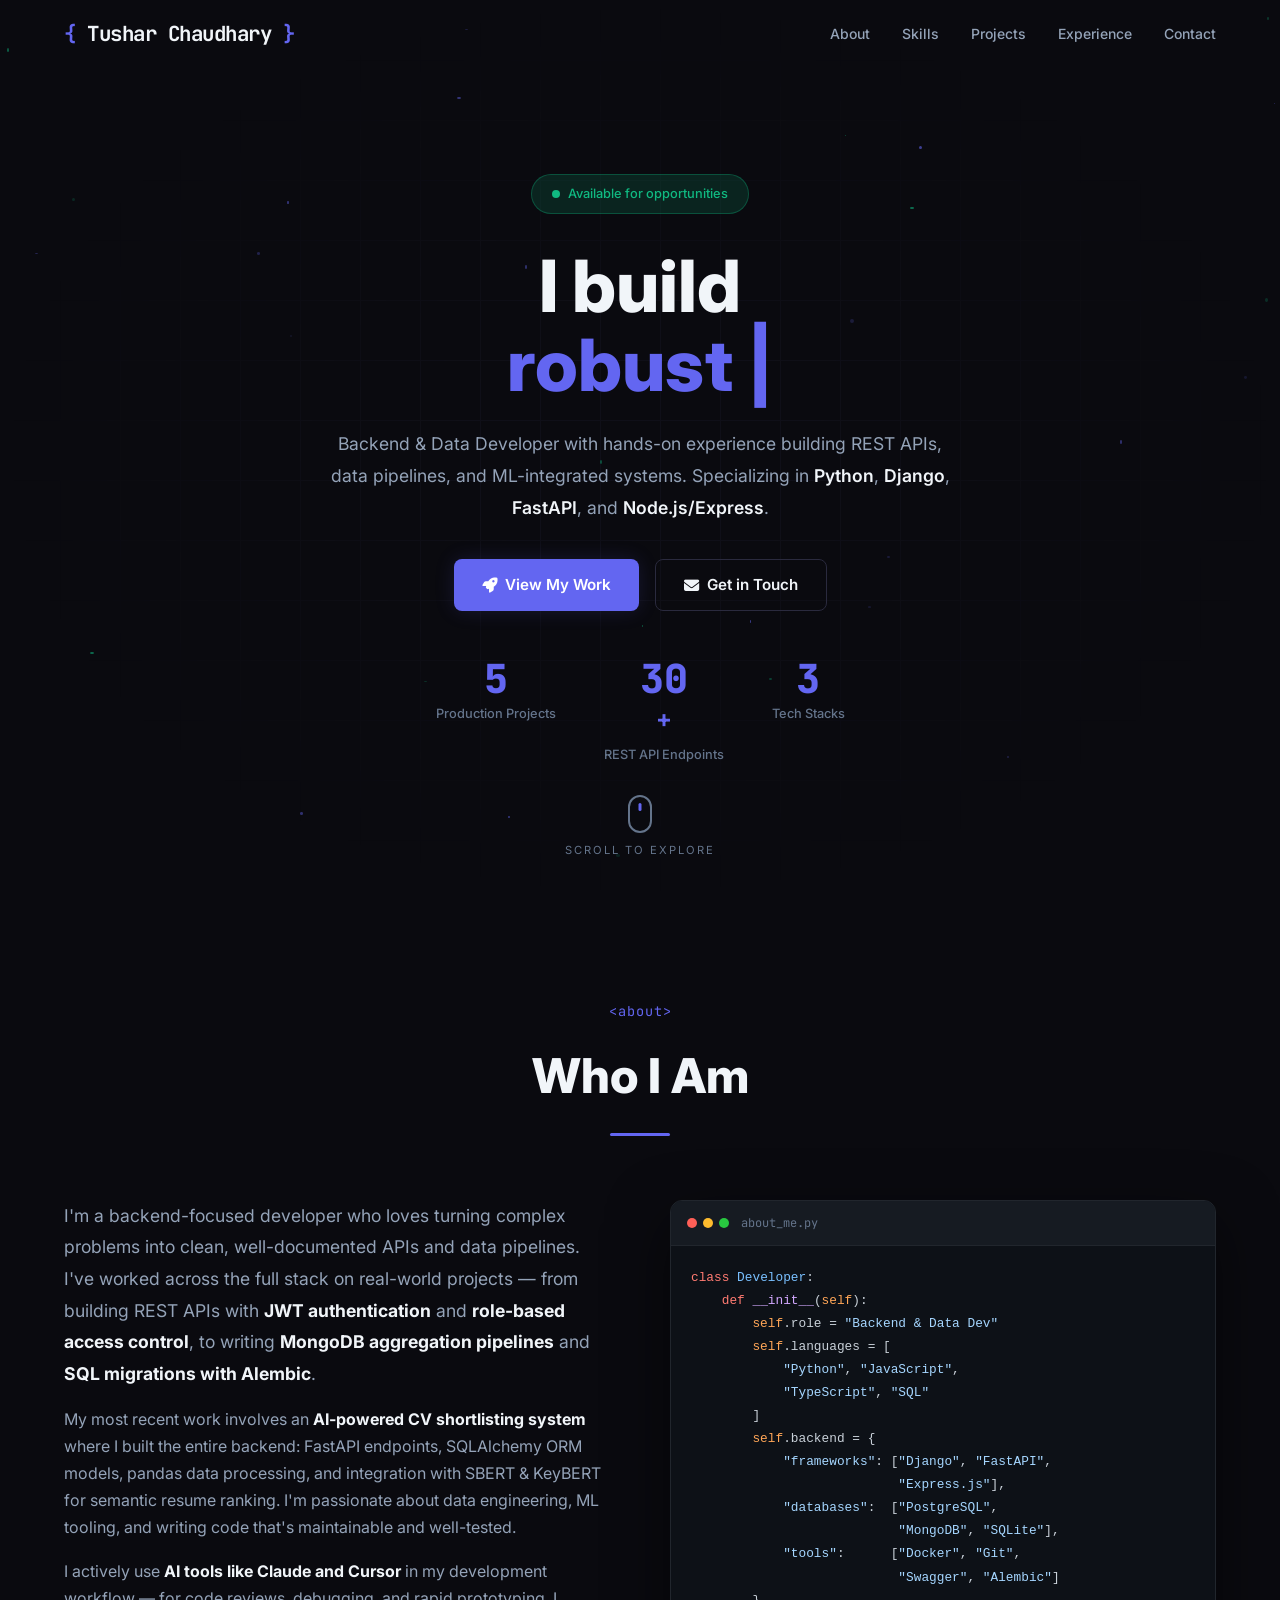
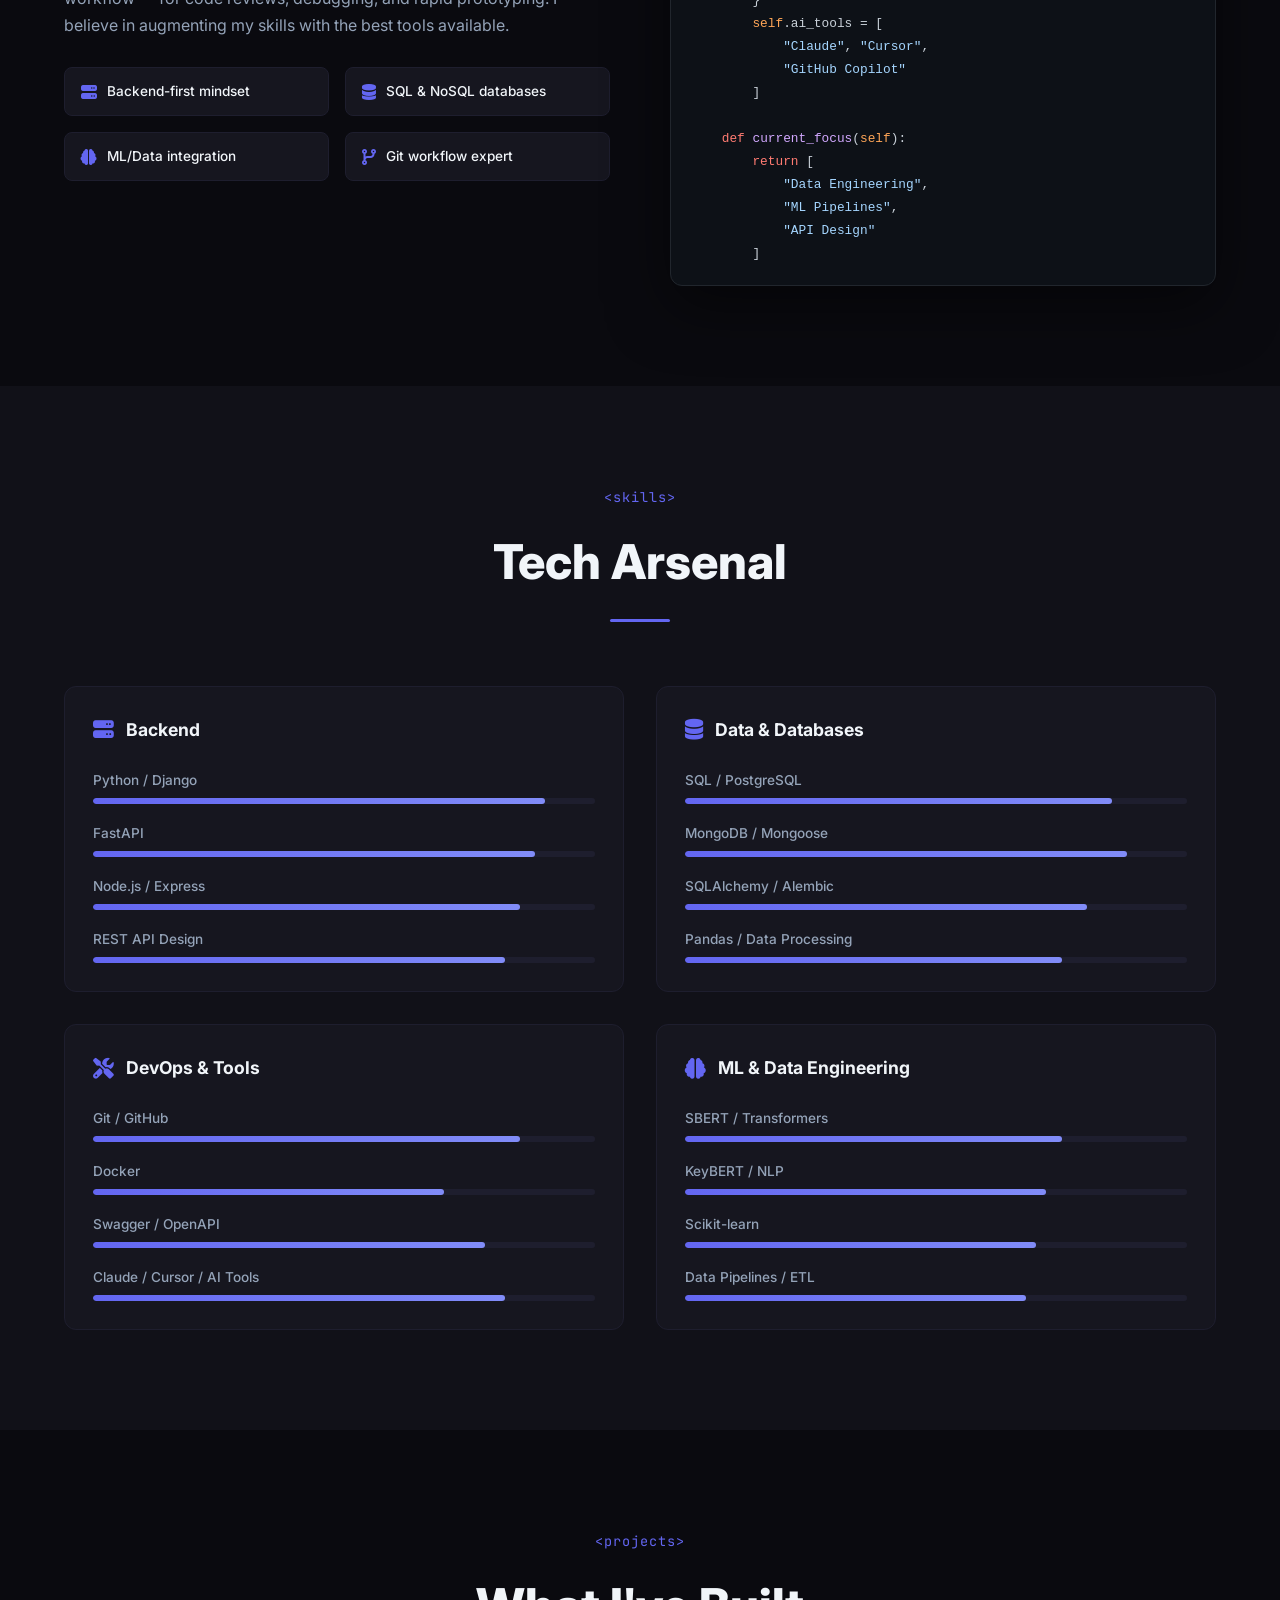
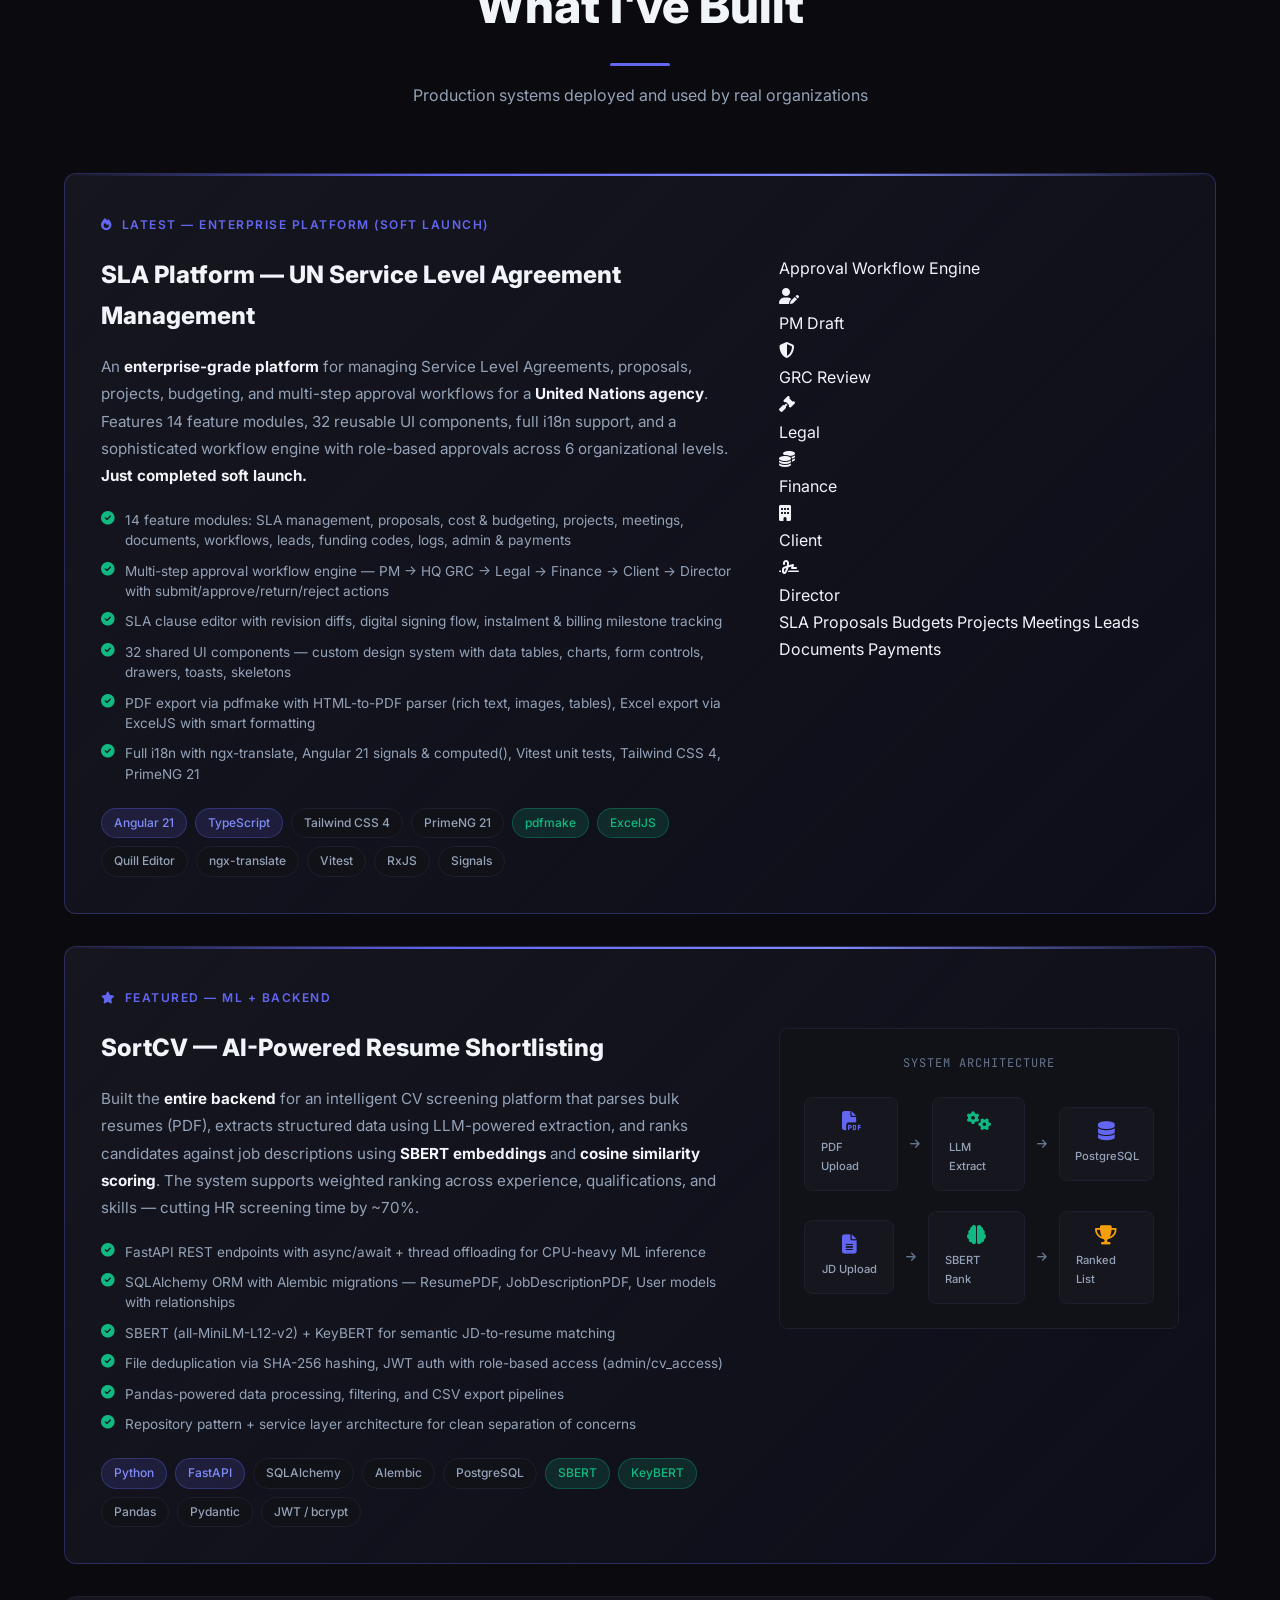
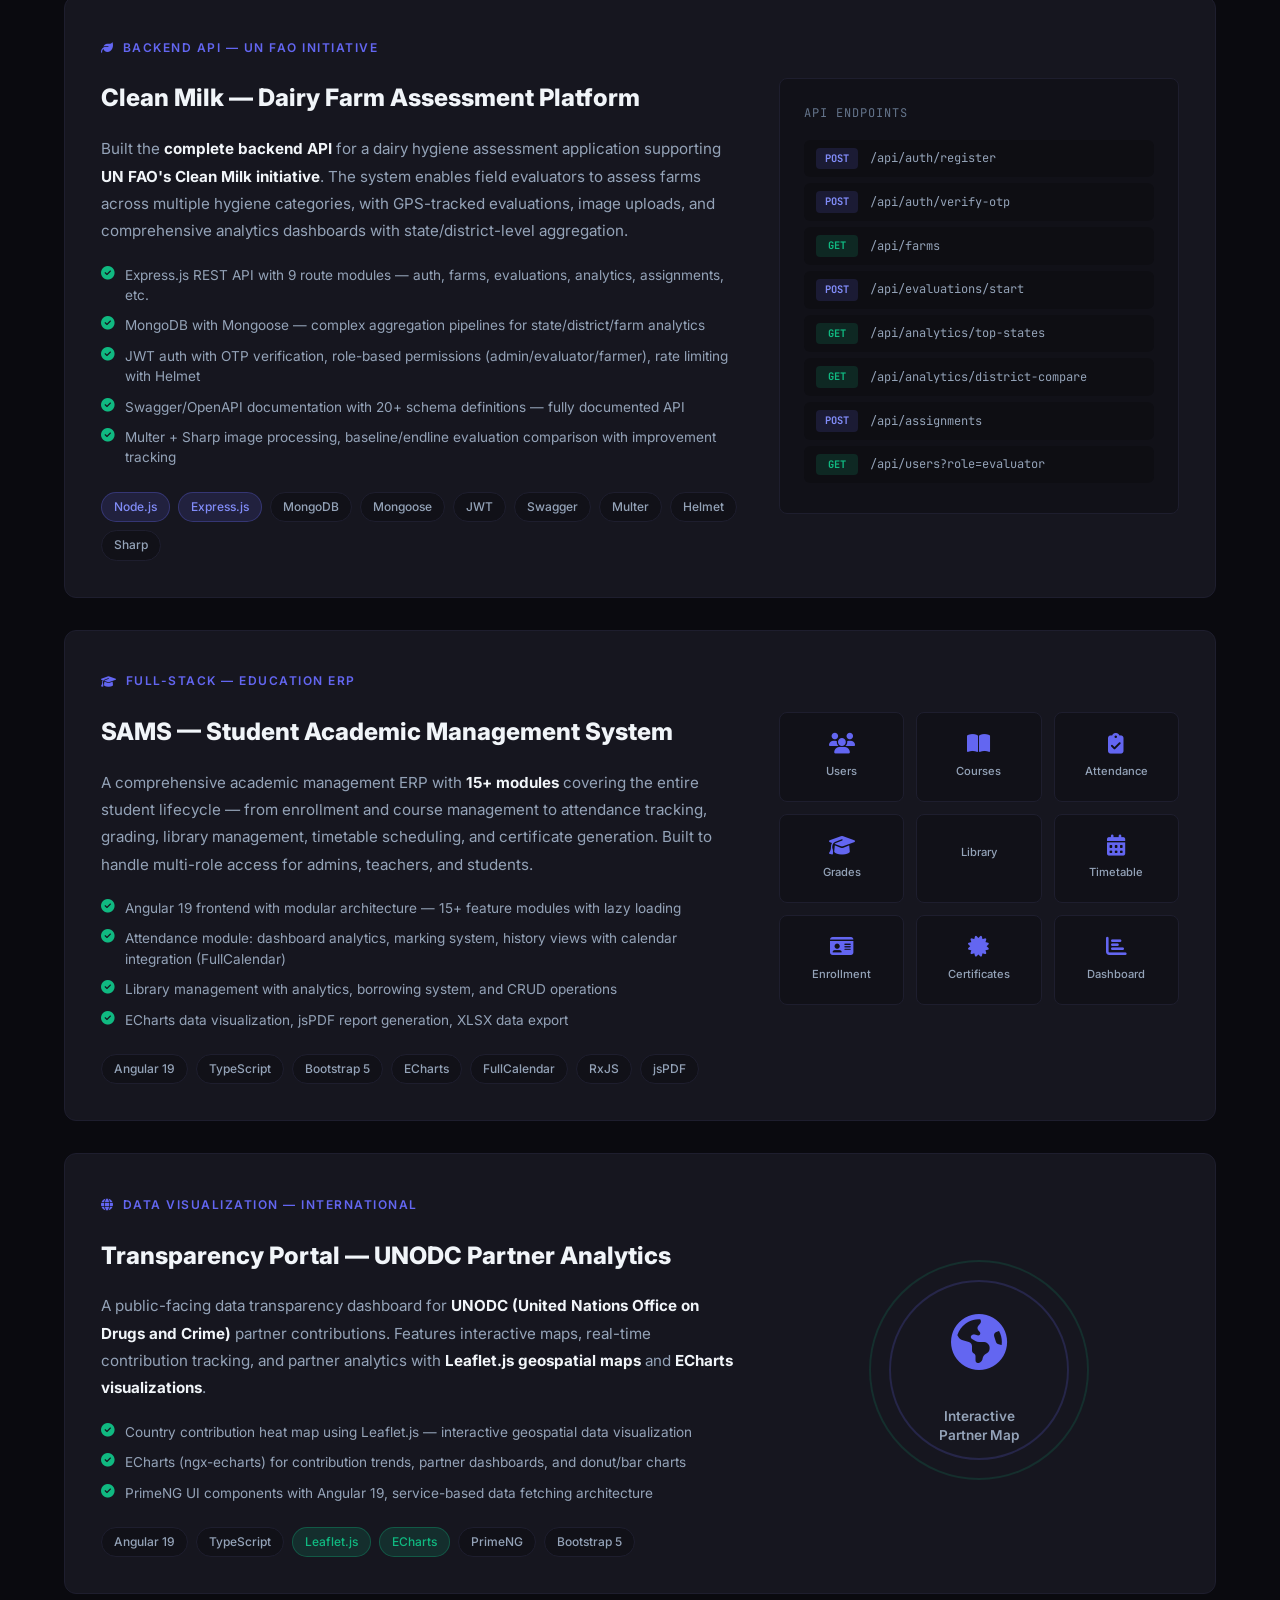
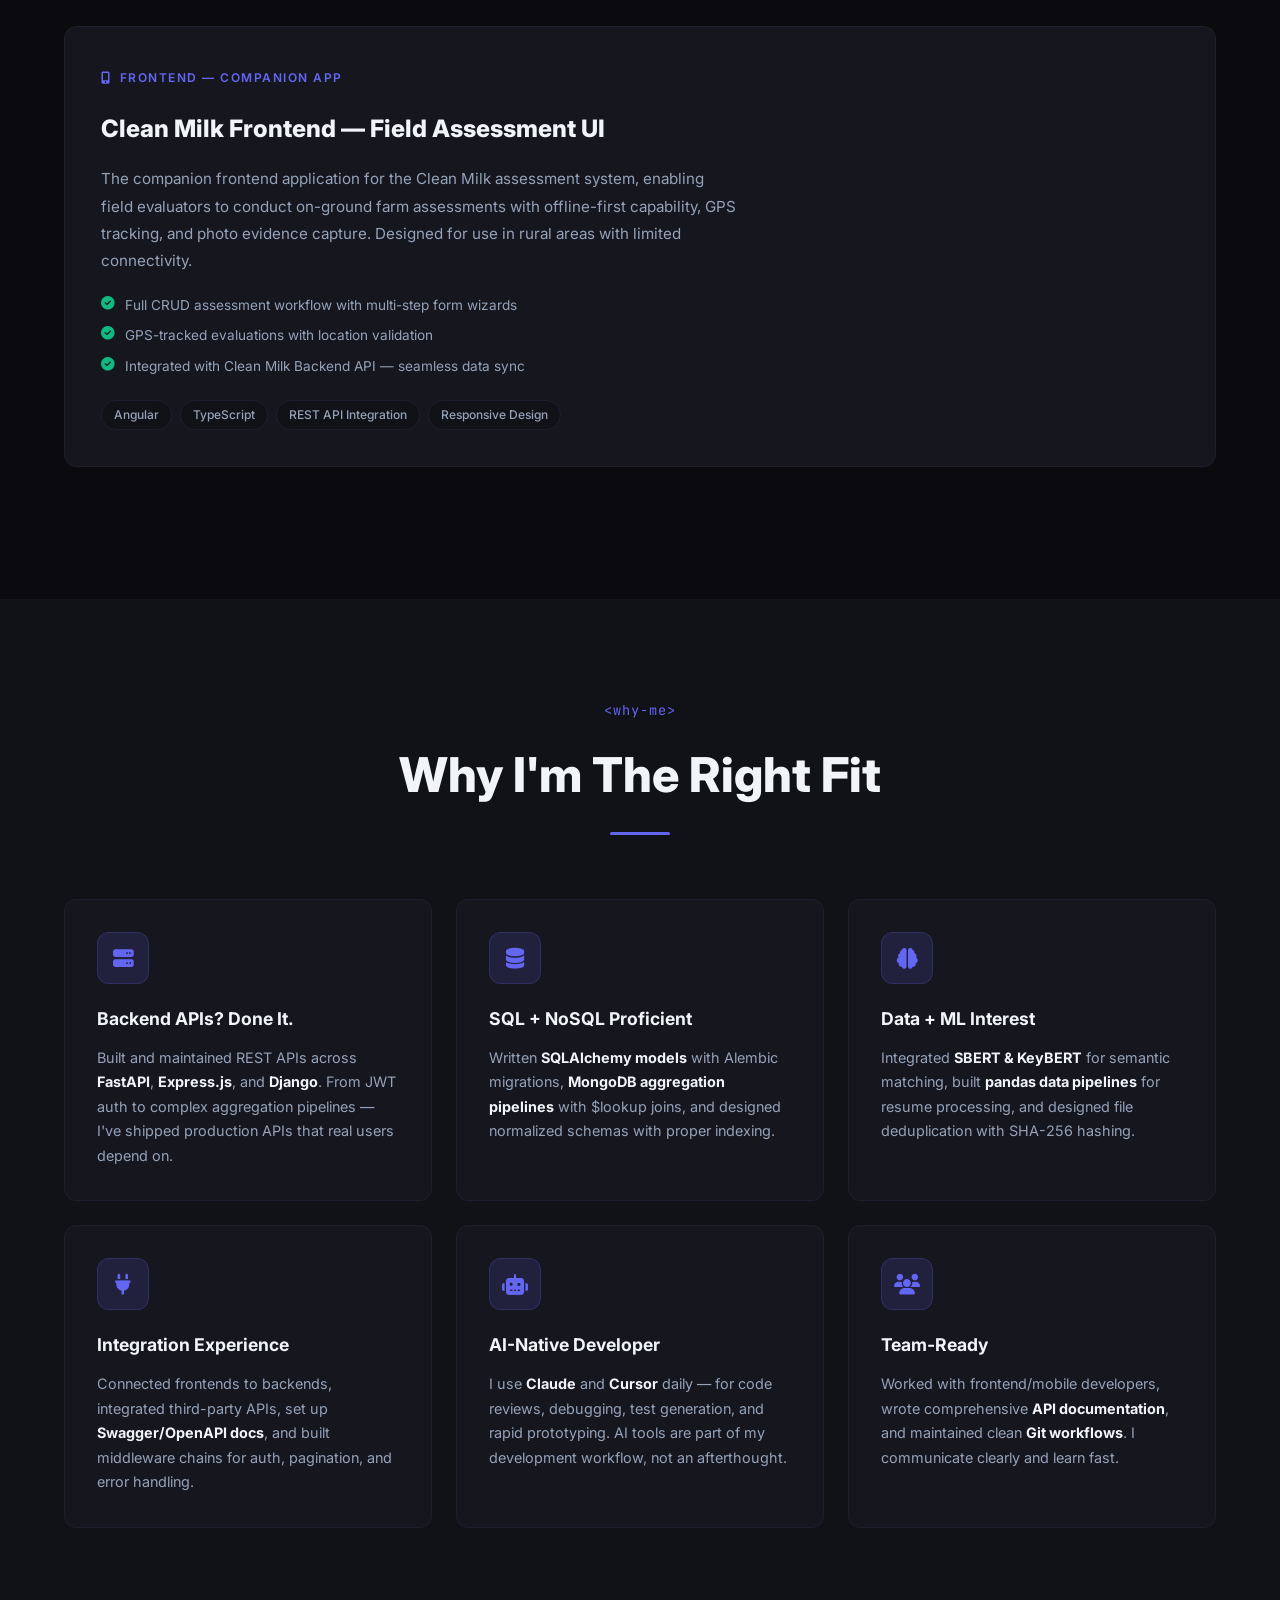
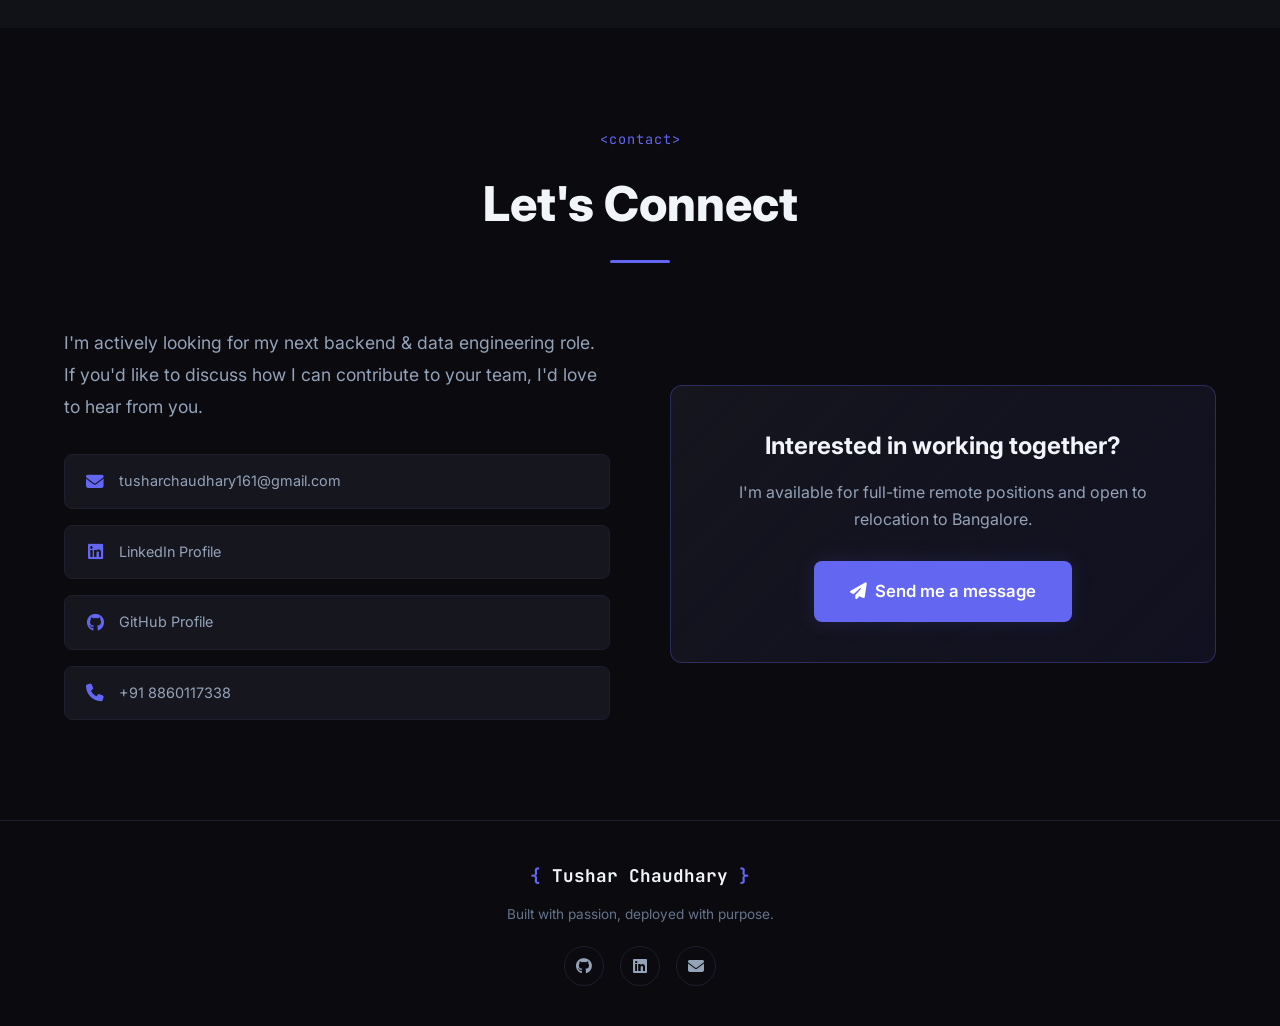
==== index.html @ 5807dcbc "Initial portfolio upload" ====
<!DOCTYPE html>
<html lang="en">
<head>
    <meta charset="UTF-8">
    <meta name="viewport" content="width=device-width, initial-scale=1.0">
    <title>Portfolio — Backend & Data Developer</title>
    <link rel="preconnect" href="https://fonts.googleapis.com">
    <link rel="preconnect" href="https://fonts.gstatic.com" crossorigin>
    <link href="https://fonts.googleapis.com/css2?family=Inter:wght@300;400;500;600;700;800;900&family=JetBrains+Mono:wght@400;500;600&display=swap" rel="stylesheet">
    <link rel="stylesheet" href="https://cdnjs.cloudflare.com/ajax/libs/font-awesome/6.5.1/css/all.min.css">
    <link rel="stylesheet" href="style.css">
</head>
<body>

    <!-- Cursor follower -->
    <div class="cursor-glow" id="cursorGlow"></div>

    <!-- Navigation -->
    <nav class="navbar" id="navbar">
        <div class="nav-container">
            <a href="#hero" class="nav-logo">
                <span class="logo-bracket">{</span> Tushar Chaudhary <span class="logo-bracket">}</span>
            </a>
            <div class="nav-links" id="navLinks">
                <a href="#about" class="nav-link">About</a>
                <a href="#skills" class="nav-link">Skills</a>
                <a href="#projects" class="nav-link">Projects</a>
                <a href="#experience" class="nav-link">Experience</a>
                <a href="#contact" class="nav-link">Contact</a>
            </div>
            <button class="nav-toggle" id="navToggle" aria-label="Toggle menu">
                <span></span><span></span><span></span>
            </button>
        </div>
    </nav>

    <!-- Hero Section -->
    <section class="hero" id="hero">
        <div class="hero-bg-grid"></div>
        <div class="hero-particles" id="heroParticles"></div>
        <div class="hero-content">
            <div class="hero-badge">
                <span class="badge-dot"></span>
                Available for opportunities
            </div>
            <h1 class="hero-title">
                <span class="hero-line">I build</span>
                <span class="hero-line hero-highlight">
                    <span class="typed-text" id="typedText"></span>
                    <span class="typed-cursor">|</span>
                </span>
            </h1>
            <p class="hero-subtitle">
                Backend & Data Developer with hands-on experience building REST APIs, 
                data pipelines, and ML-integrated systems. Specializing in 
                <strong>Python</strong>, <strong>Django</strong>, <strong>FastAPI</strong>, and <strong>Node.js/Express</strong>.
            </p>
            <div class="hero-cta">
                <a href="#projects" class="btn btn-primary">
                    <i class="fas fa-rocket"></i> View My Work
                </a>
                <a href="#contact" class="btn btn-outline">
                    <i class="fas fa-envelope"></i> Get in Touch
                </a>
            </div>
            <div class="hero-stats">
                <div class="stat">
                    <span class="stat-number" data-count="5">0</span>
                    <span class="stat-label">Production Projects</span>
                </div>
                <div class="stat">
                    <span class="stat-number" data-count="30">0</span><span class="stat-plus">+</span>
                    <span class="stat-label">REST API Endpoints</span>
                </div>
                <div class="stat">
                    <span class="stat-number" data-count="3">0</span>
                    <span class="stat-label">Tech Stacks</span>
                </div>
            </div>
        </div>
        <div class="scroll-indicator">
            <div class="mouse">
                <div class="mouse-wheel"></div>
            </div>
            <span>Scroll to explore</span>
        </div>
    </section>

    <!-- About Section -->
    <section class="section" id="about">
        <div class="container">
            <div class="section-header">
                <span class="section-tag">&lt;about&gt;</span>
                <h2 class="section-title">Who I Am</h2>
                <div class="section-line"></div>
            </div>
            <div class="about-grid">
                <div class="about-text">
                    <p class="about-intro">
                        I'm a backend-focused developer who loves turning complex problems into 
                        clean, well-documented APIs and data pipelines. I've worked across the 
                        full stack on real-world projects — from building REST APIs with 
                        <strong>JWT authentication</strong> and <strong>role-based access control</strong>, 
                        to writing <strong>MongoDB aggregation pipelines</strong> and 
                        <strong>SQL migrations with Alembic</strong>.
                    </p>
                    <p>
                        My most recent work involves an <strong>AI-powered CV shortlisting system</strong> 
                        where I built the entire backend: FastAPI endpoints, SQLAlchemy ORM models, 
                        pandas data processing, and integration with SBERT & KeyBERT for 
                        semantic resume ranking. I'm passionate about data engineering, ML tooling, 
                        and writing code that's maintainable and well-tested.
                    </p>
                    <p>
                        I actively use <strong>AI tools like Claude and Cursor</strong> in my development 
                        workflow — for code reviews, debugging, and rapid prototyping. I believe in 
                        augmenting my skills with the best tools available.
                    </p>
                    <div class="about-highlights">
                        <div class="highlight-item">
                            <i class="fas fa-server"></i>
                            <span>Backend-first mindset</span>
                        </div>
                        <div class="highlight-item">
                            <i class="fas fa-database"></i>
                            <span>SQL & NoSQL databases</span>
                        </div>
                        <div class="highlight-item">
                            <i class="fas fa-brain"></i>
                            <span>ML/Data integration</span>
                        </div>
                        <div class="highlight-item">
                            <i class="fas fa-code-branch"></i>
                            <span>Git workflow expert</span>
                        </div>
                    </div>
                </div>
                <div class="about-terminal">
                    <div class="terminal">
                        <div class="terminal-header">
                            <div class="terminal-dots">
                                <span class="dot red"></span>
                                <span class="dot yellow"></span>
                                <span class="dot green"></span>
                            </div>
                            <span class="terminal-title">about_me.py</span>
                        </div>
                        <div class="terminal-body">
                            <pre><code><span class="kw">class</span> <span class="cls">Developer</span>:
    <span class="kw">def</span> <span class="fn">__init__</span>(<span class="var">self</span>):
        <span class="var">self</span>.role = <span class="str">"Backend & Data Dev"</span>
        <span class="var">self</span>.languages = [
            <span class="str">"Python"</span>, <span class="str">"JavaScript"</span>,
            <span class="str">"TypeScript"</span>, <span class="str">"SQL"</span>
        ]
        <span class="var">self</span>.backend = {
            <span class="str">"frameworks"</span>: [<span class="str">"Django"</span>, <span class="str">"FastAPI"</span>,
                           <span class="str">"Express.js"</span>],
            <span class="str">"databases"</span>:  [<span class="str">"PostgreSQL"</span>,
                           <span class="str">"MongoDB"</span>, <span class="str">"SQLite"</span>],
            <span class="str">"tools"</span>:      [<span class="str">"Docker"</span>, <span class="str">"Git"</span>,
                           <span class="str">"Swagger"</span>, <span class="str">"Alembic"</span>]
        }
        <span class="var">self</span>.ai_tools = [
            <span class="str">"Claude"</span>, <span class="str">"Cursor"</span>,
            <span class="str">"GitHub Copilot"</span>
        ]

    <span class="kw">def</span> <span class="fn">current_focus</span>(<span class="var">self</span>):
        <span class="kw">return</span> [
            <span class="str">"Data Engineering"</span>,
            <span class="str">"ML Pipelines"</span>,
            <span class="str">"API Design"</span>
        ]</code></pre>
                        </div>
                    </div>
                </div>
            </div>
        </div>
    </section>

    <!-- Skills Section -->
    <section class="section section-dark" id="skills">
        <div class="container">
            <div class="section-header">
                <span class="section-tag">&lt;skills&gt;</span>
                <h2 class="section-title">Tech Arsenal</h2>
                <div class="section-line"></div>
            </div>
            <div class="skills-grid">
                <div class="skill-category">
                    <div class="skill-category-header">
                        <i class="fas fa-server"></i>
                        <h3>Backend</h3>
                    </div>
                    <div class="skill-items">
                        <div class="skill-item" data-level="90">
                            <span class="skill-name">Python / Django</span>
                            <div class="skill-bar"><div class="skill-fill" style="--w:90%"></div></div>
                        </div>
                        <div class="skill-item" data-level="88">
                            <span class="skill-name">FastAPI</span>
                            <div class="skill-bar"><div class="skill-fill" style="--w:88%"></div></div>
                        </div>
                        <div class="skill-item" data-level="85">
                            <span class="skill-name">Node.js / Express</span>
                            <div class="skill-bar"><div class="skill-fill" style="--w:85%"></div></div>
                        </div>
                        <div class="skill-item" data-level="82">
                            <span class="skill-name">REST API Design</span>
                            <div class="skill-bar"><div class="skill-fill" style="--w:82%"></div></div>
                        </div>
                    </div>
                </div>
                <div class="skill-category">
                    <div class="skill-category-header">
                        <i class="fas fa-database"></i>
                        <h3>Data & Databases</h3>
                    </div>
                    <div class="skill-items">
                        <div class="skill-item" data-level="85">
                            <span class="skill-name">SQL / PostgreSQL</span>
                            <div class="skill-bar"><div class="skill-fill" style="--w:85%"></div></div>
                        </div>
                        <div class="skill-item" data-level="88">
                            <span class="skill-name">MongoDB / Mongoose</span>
                            <div class="skill-bar"><div class="skill-fill" style="--w:88%"></div></div>
                        </div>
                        <div class="skill-item" data-level="80">
                            <span class="skill-name">SQLAlchemy / Alembic</span>
                            <div class="skill-bar"><div class="skill-fill" style="--w:80%"></div></div>
                        </div>
                        <div class="skill-item" data-level="75">
                            <span class="skill-name">Pandas / Data Processing</span>
                            <div class="skill-bar"><div class="skill-fill" style="--w:75%"></div></div>
                        </div>
                    </div>
                </div>
                <div class="skill-category">
                    <div class="skill-category-header">
                        <i class="fas fa-tools"></i>
                        <h3>DevOps & Tools</h3>
                    </div>
                    <div class="skill-items">
                        <div class="skill-item" data-level="85">
                            <span class="skill-name">Git / GitHub</span>
                            <div class="skill-bar"><div class="skill-fill" style="--w:85%"></div></div>
                        </div>
                        <div class="skill-item" data-level="70">
                            <span class="skill-name">Docker</span>
                            <div class="skill-bar"><div class="skill-fill" style="--w:70%"></div></div>
                        </div>
                        <div class="skill-item" data-level="78">
                            <span class="skill-name">Swagger / OpenAPI</span>
                            <div class="skill-bar"><div class="skill-fill" style="--w:78%"></div></div>
                        </div>
                        <div class="skill-item" data-level="82">
                            <span class="skill-name">Claude / Cursor / AI Tools</span>
                            <div class="skill-bar"><div class="skill-fill" style="--w:82%"></div></div>
                        </div>
                    </div>
                </div>
                <div class="skill-category">
                    <div class="skill-category-header">
                        <i class="fas fa-brain"></i>
                        <h3>ML & Data Engineering</h3>
                    </div>
                    <div class="skill-items">
                        <div class="skill-item" data-level="75">
                            <span class="skill-name">SBERT / Transformers</span>
                            <div class="skill-bar"><div class="skill-fill" style="--w:75%"></div></div>
                        </div>
                        <div class="skill-item" data-level="72">
                            <span class="skill-name">KeyBERT / NLP</span>
                            <div class="skill-bar"><div class="skill-fill" style="--w:72%"></div></div>
                        </div>
                        <div class="skill-item" data-level="70">
                            <span class="skill-name">Scikit-learn</span>
                            <div class="skill-bar"><div class="skill-fill" style="--w:70%"></div></div>
                        </div>
                        <div class="skill-item" data-level="68">
                            <span class="skill-name">Data Pipelines / ETL</span>
                            <div class="skill-bar"><div class="skill-fill" style="--w:68%"></div></div>
                        </div>
                    </div>
                </div>
            </div>
        </div>
    </section>

    <!-- Projects Section -->
    <section class="section" id="projects">
        <div class="container">
            <div class="section-header">
                <span class="section-tag">&lt;projects&gt;</span>
                <h2 class="section-title">What I've Built</h2>
                <div class="section-line"></div>
                <p class="section-desc">Production systems deployed and used by real organizations</p>
            </div>

            <!-- Project 0: SLA Platform -->
            <div class="project-card featured">
                <div class="project-label">
                    <i class="fas fa-fire"></i> Latest — Enterprise Platform (Soft Launch)
                </div>
                <div class="project-content">
                    <div class="project-info">
                        <h3 class="project-title">SLA Platform — UN Service Level Agreement Management</h3>
                        <p class="project-desc">
                            An <strong>enterprise-grade platform</strong> for managing Service Level Agreements, 
                            proposals, projects, budgeting, and multi-step approval workflows for a 
                            <strong>United Nations agency</strong>. Features 14 feature modules, 32 reusable 
                            UI components, full i18n support, and a sophisticated workflow engine with 
                            role-based approvals across 6 organizational levels. <strong>Just completed 
                            soft launch.</strong>
                        </p>
                        <div class="project-features">
                            <div class="feature">
                                <i class="fas fa-check-circle"></i>
                                <span>14 feature modules: SLA management, proposals, cost & budgeting, projects, meetings, documents, workflows, leads, funding codes, logs, admin & payments</span>
                            </div>
                            <div class="feature">
                                <i class="fas fa-check-circle"></i>
                                <span>Multi-step approval workflow engine — PM → HQ GRC → Legal → Finance → Client → Director with submit/approve/return/reject actions</span>
                            </div>
                            <div class="feature">
                                <i class="fas fa-check-circle"></i>
                                <span>SLA clause editor with revision diffs, digital signing flow, instalment & billing milestone tracking</span>
                            </div>
                            <div class="feature">
                                <i class="fas fa-check-circle"></i>
                                <span>32 shared UI components — custom design system with data tables, charts, form controls, drawers, toasts, skeletons</span>
                            </div>
                            <div class="feature">
                                <i class="fas fa-check-circle"></i>
                                <span>PDF export via pdfmake with HTML-to-PDF parser (rich text, images, tables), Excel export via ExcelJS with smart formatting</span>
                            </div>
                            <div class="feature">
                                <i class="fas fa-check-circle"></i>
                                <span>Full i18n with ngx-translate, Angular 21 signals & computed(), Vitest unit tests, Tailwind CSS 4, PrimeNG 21</span>
                            </div>
                        </div>
                        <div class="project-tech">
                            <span class="tech-tag primary">Angular 21</span>
                            <span class="tech-tag primary">TypeScript</span>
                            <span class="tech-tag">Tailwind CSS 4</span>
                            <span class="tech-tag">PrimeNG 21</span>
                            <span class="tech-tag accent">pdfmake</span>
                            <span class="tech-tag accent">ExcelJS</span>
                            <span class="tech-tag">Quill Editor</span>
                            <span class="tech-tag">ngx-translate</span>
                            <span class="tech-tag">Vitest</span>
                            <span class="tech-tag">RxJS</span>
                            <span class="tech-tag">Signals</span>
                        </div>
                    </div>
                    <div class="project-visual">
                        <div class="workflow-diagram">
                            <div class="workflow-title">Approval Workflow Engine</div>
                            <div class="workflow-steps">
                                <div class="wf-step active">
                                    <div class="wf-icon"><i class="fas fa-user-edit"></i></div>
                                    <span>PM Draft</span>
                                </div>
                                <div class="wf-connector"></div>
                                <div class="wf-step">
                                    <div class="wf-icon"><i class="fas fa-shield-alt"></i></div>
                                    <span>GRC Review</span>
                                </div>
                                <div class="wf-connector"></div>
                                <div class="wf-step">
                                    <div class="wf-icon"><i class="fas fa-gavel"></i></div>
                                    <span>Legal</span>
                                </div>
                                <div class="wf-connector"></div>
                                <div class="wf-step">
                                    <div class="wf-icon"><i class="fas fa-coins"></i></div>
                                    <span>Finance</span>
                                </div>
                                <div class="wf-connector"></div>
                                <div class="wf-step">
                                    <div class="wf-icon"><i class="fas fa-building"></i></div>
                                    <span>Client</span>
                                </div>
                                <div class="wf-connector"></div>
                                <div class="wf-step">
                                    <div class="wf-icon"><i class="fas fa-signature"></i></div>
                                    <span>Director</span>
                                </div>
                            </div>
                            <div class="workflow-modules">
                                <span class="wf-mod">SLA</span>
                                <span class="wf-mod">Proposals</span>
                                <span class="wf-mod">Budgets</span>
                                <span class="wf-mod">Projects</span>
                                <span class="wf-mod">Meetings</span>
                                <span class="wf-mod">Leads</span>
                                <span class="wf-mod">Documents</span>
                                <span class="wf-mod">Payments</span>
                            </div>
                        </div>
                    </div>
                </div>
            </div>

            <!-- Project 1: SortCV -->
            <div class="project-card featured">
                <div class="project-label">
                    <i class="fas fa-star"></i> Featured — ML + Backend
                </div>
                <div class="project-content">
                    <div class="project-info">
                        <h3 class="project-title">SortCV — AI-Powered Resume Shortlisting</h3>
                        <p class="project-desc">
                            Built the <strong>entire backend</strong> for an intelligent CV screening platform that 
                            parses bulk resumes (PDF), extracts structured data using LLM-powered extraction, 
                            and ranks candidates against job descriptions using <strong>SBERT embeddings</strong> 
                            and <strong>cosine similarity scoring</strong>. The system supports weighted ranking 
                            across experience, qualifications, and skills — cutting HR screening time by ~70%.
                        </p>
                        <div class="project-features">
                            <div class="feature">
                                <i class="fas fa-check-circle"></i>
                                <span>FastAPI REST endpoints with async/await + thread offloading for CPU-heavy ML inference</span>
                            </div>
                            <div class="feature">
                                <i class="fas fa-check-circle"></i>
                                <span>SQLAlchemy ORM with Alembic migrations — ResumePDF, JobDescriptionPDF, User models with relationships</span>
                            </div>
                            <div class="feature">
                                <i class="fas fa-check-circle"></i>
                                <span>SBERT (all-MiniLM-L12-v2) + KeyBERT for semantic JD-to-resume matching</span>
                            </div>
                            <div class="feature">
                                <i class="fas fa-check-circle"></i>
                                <span>File deduplication via SHA-256 hashing, JWT auth with role-based access (admin/cv_access)</span>
                            </div>
                            <div class="feature">
                                <i class="fas fa-check-circle"></i>
                                <span>Pandas-powered data processing, filtering, and CSV export pipelines</span>
                            </div>
                            <div class="feature">
                                <i class="fas fa-check-circle"></i>
                                <span>Repository pattern + service layer architecture for clean separation of concerns</span>
                            </div>
                        </div>
                        <div class="project-tech">
                            <span class="tech-tag primary">Python</span>
                            <span class="tech-tag primary">FastAPI</span>
                            <span class="tech-tag">SQLAlchemy</span>
                            <span class="tech-tag">Alembic</span>
                            <span class="tech-tag">PostgreSQL</span>
                            <span class="tech-tag accent">SBERT</span>
                            <span class="tech-tag accent">KeyBERT</span>
                            <span class="tech-tag">Pandas</span>
                            <span class="tech-tag">Pydantic</span>
                            <span class="tech-tag">JWT / bcrypt</span>
                        </div>
                    </div>
                    <div class="project-visual">
                        <div class="architecture-diagram">
                            <div class="arch-title">System Architecture</div>
                            <div class="arch-flow">
                                <div class="arch-node upload">
                                    <i class="fas fa-file-pdf"></i>
                                    <span>PDF Upload</span>
                                </div>
                                <div class="arch-arrow"><i class="fas fa-arrow-right"></i></div>
                                <div class="arch-node process">
                                    <i class="fas fa-cogs"></i>
                                    <span>LLM Extract</span>
                                </div>
                                <div class="arch-arrow"><i class="fas fa-arrow-right"></i></div>
                                <div class="arch-node store">
                                    <i class="fas fa-database"></i>
                                    <span>PostgreSQL</span>
                                </div>
                            </div>
                            <div class="arch-flow">
                                <div class="arch-node jd">
                                    <i class="fas fa-file-alt"></i>
                                    <span>JD Upload</span>
                                </div>
                                <div class="arch-arrow"><i class="fas fa-arrow-right"></i></div>
                                <div class="arch-node ml">
                                    <i class="fas fa-brain"></i>
                                    <span>SBERT Rank</span>
                                </div>
                                <div class="arch-arrow"><i class="fas fa-arrow-right"></i></div>
                                <div class="arch-node result">
                                    <i class="fas fa-trophy"></i>
                                    <span>Ranked List</span>
                                </div>
                            </div>
                        </div>
                    </div>
                </div>
            </div>

            <!-- Project 2: Clean Milk Backend -->
            <div class="project-card">
                <div class="project-label">
                    <i class="fas fa-leaf"></i> Backend API — UN FAO Initiative
                </div>
                <div class="project-content">
                    <div class="project-info">
                        <h3 class="project-title">Clean Milk — Dairy Farm Assessment Platform</h3>
                        <p class="project-desc">
                            Built the <strong>complete backend API</strong> for a dairy hygiene assessment 
                            application supporting <strong>UN FAO's Clean Milk initiative</strong>. The system 
                            enables field evaluators to assess farms across multiple hygiene categories, 
                            with GPS-tracked evaluations, image uploads, and comprehensive analytics 
                            dashboards with state/district-level aggregation.
                        </p>
                        <div class="project-features">
                            <div class="feature">
                                <i class="fas fa-check-circle"></i>
                                <span>Express.js REST API with 9 route modules — auth, farms, evaluations, analytics, assignments, etc.</span>
                            </div>
                            <div class="feature">
                                <i class="fas fa-check-circle"></i>
                                <span>MongoDB with Mongoose — complex aggregation pipelines for state/district/farm analytics</span>
                            </div>
                            <div class="feature">
                                <i class="fas fa-check-circle"></i>
                                <span>JWT auth with OTP verification, role-based permissions (admin/evaluator/farmer), rate limiting with Helmet</span>
                            </div>
                            <div class="feature">
                                <i class="fas fa-check-circle"></i>
                                <span>Swagger/OpenAPI documentation with 20+ schema definitions — fully documented API</span>
                            </div>
                            <div class="feature">
                                <i class="fas fa-check-circle"></i>
                                <span>Multer + Sharp image processing, baseline/endline evaluation comparison with improvement tracking</span>
                            </div>
                        </div>
                        <div class="project-tech">
                            <span class="tech-tag primary">Node.js</span>
                            <span class="tech-tag primary">Express.js</span>
                            <span class="tech-tag">MongoDB</span>
                            <span class="tech-tag">Mongoose</span>
                            <span class="tech-tag">JWT</span>
                            <span class="tech-tag">Swagger</span>
                            <span class="tech-tag">Multer</span>
                            <span class="tech-tag">Helmet</span>
                            <span class="tech-tag">Sharp</span>
                        </div>
                    </div>
                    <div class="project-visual">
                        <div class="api-showcase">
                            <div class="api-title">API Endpoints</div>
                            <div class="api-endpoint">
                                <span class="method post">POST</span>
                                <span class="path">/api/auth/register</span>
                            </div>
                            <div class="api-endpoint">
                                <span class="method post">POST</span>
                                <span class="path">/api/auth/verify-otp</span>
                            </div>
                            <div class="api-endpoint">
                                <span class="method get">GET</span>
                                <span class="path">/api/farms</span>
                            </div>
                            <div class="api-endpoint">
                                <span class="method post">POST</span>
                                <span class="path">/api/evaluations/start</span>
                            </div>
                            <div class="api-endpoint">
                                <span class="method get">GET</span>
                                <span class="path">/api/analytics/top-states</span>
                            </div>
                            <div class="api-endpoint">
                                <span class="method get">GET</span>
                                <span class="path">/api/analytics/district-compare</span>
                            </div>
                            <div class="api-endpoint">
                                <span class="method post">POST</span>
                                <span class="path">/api/assignments</span>
                            </div>
                            <div class="api-endpoint">
                                <span class="method get">GET</span>
                                <span class="path">/api/users?role=evaluator</span>
                            </div>
                        </div>
                    </div>
                </div>
            </div>

            <!-- Project 3: SAMS -->
            <div class="project-card">
                <div class="project-label">
                    <i class="fas fa-graduation-cap"></i> Full-Stack — Education ERP
                </div>
                <div class="project-content">
                    <div class="project-info">
                        <h3 class="project-title">SAMS — Student Academic Management System</h3>
                        <p class="project-desc">
                            A comprehensive academic management ERP with <strong>15+ modules</strong> covering 
                            the entire student lifecycle — from enrollment and course management to attendance 
                            tracking, grading, library management, timetable scheduling, and certificate generation. 
                            Built to handle multi-role access for admins, teachers, and students.
                        </p>
                        <div class="project-features">
                            <div class="feature">
                                <i class="fas fa-check-circle"></i>
                                <span>Angular 19 frontend with modular architecture — 15+ feature modules with lazy loading</span>
                            </div>
                            <div class="feature">
                                <i class="fas fa-check-circle"></i>
                                <span>Attendance module: dashboard analytics, marking system, history views with calendar integration (FullCalendar)</span>
                            </div>
                            <div class="feature">
                                <i class="fas fa-check-circle"></i>
                                <span>Library management with analytics, borrowing system, and CRUD operations</span>
                            </div>
                            <div class="feature">
                                <i class="fas fa-check-circle"></i>
                                <span>ECharts data visualization, jsPDF report generation, XLSX data export</span>
                            </div>
                        </div>
                        <div class="project-tech">
                            <span class="tech-tag">Angular 19</span>
                            <span class="tech-tag">TypeScript</span>
                            <span class="tech-tag">Bootstrap 5</span>
                            <span class="tech-tag">ECharts</span>
                            <span class="tech-tag">FullCalendar</span>
                            <span class="tech-tag">RxJS</span>
                            <span class="tech-tag">jsPDF</span>
                        </div>
                    </div>
                    <div class="project-visual">
                        <div class="modules-grid">
                            <div class="module-card"><i class="fas fa-users"></i><span>Users</span></div>
                            <div class="module-card"><i class="fas fa-book-open"></i><span>Courses</span></div>
                            <div class="module-card"><i class="fas fa-clipboard-check"></i><span>Attendance</span></div>
                            <div class="module-card"><i class="fas fa-graduation-cap"></i><span>Grades</span></div>
                            <div class="module-card"><i class="fas fa-library"></i><span>Library</span></div>
                            <div class="module-card"><i class="fas fa-calendar-alt"></i><span>Timetable</span></div>
                            <div class="module-card"><i class="fas fa-id-card"></i><span>Enrollment</span></div>
                            <div class="module-card"><i class="fas fa-certificate"></i><span>Certificates</span></div>
                            <div class="module-card"><i class="fas fa-chart-bar"></i><span>Dashboard</span></div>
                        </div>
                    </div>
                </div>
            </div>

            <!-- Project 4: Transparency Portal -->
            <div class="project-card">
                <div class="project-label">
                    <i class="fas fa-globe"></i> Data Visualization — International
                </div>
                <div class="project-content">
                    <div class="project-info">
                        <h3 class="project-title">Transparency Portal — UNODC Partner Analytics</h3>
                        <p class="project-desc">
                            A public-facing data transparency dashboard for <strong>UNODC (United Nations Office 
                            on Drugs and Crime)</strong> partner contributions. Features interactive maps, 
                            real-time contribution tracking, and partner analytics with 
                            <strong>Leaflet.js geospatial maps</strong> and <strong>ECharts visualizations</strong>.
                        </p>
                        <div class="project-features">
                            <div class="feature">
                                <i class="fas fa-check-circle"></i>
                                <span>Country contribution heat map using Leaflet.js — interactive geospatial data visualization</span>
                            </div>
                            <div class="feature">
                                <i class="fas fa-check-circle"></i>
                                <span>ECharts (ngx-echarts) for contribution trends, partner dashboards, and donut/bar charts</span>
                            </div>
                            <div class="feature">
                                <i class="fas fa-check-circle"></i>
                                <span>PrimeNG UI components with Angular 19, service-based data fetching architecture</span>
                            </div>
                        </div>
                        <div class="project-tech">
                            <span class="tech-tag">Angular 19</span>
                            <span class="tech-tag">TypeScript</span>
                            <span class="tech-tag accent">Leaflet.js</span>
                            <span class="tech-tag accent">ECharts</span>
                            <span class="tech-tag">PrimeNG</span>
                            <span class="tech-tag">Bootstrap 5</span>
                        </div>
                    </div>
                    <div class="project-visual">
                        <div class="globe-visual">
                            <div class="globe-ring"></div>
                            <div class="globe-ring ring-2"></div>
                            <div class="globe-center">
                                <i class="fas fa-earth-americas"></i>
                            </div>
                            <div class="globe-label">Interactive<br>Partner Map</div>
                        </div>
                    </div>
                </div>
            </div>

            <!-- Project 5: Clean Milk Frontend -->
            <div class="project-card">
                <div class="project-label">
                    <i class="fas fa-mobile-alt"></i> Frontend — Companion App
                </div>
                <div class="project-content">
                    <div class="project-info">
                        <h3 class="project-title">Clean Milk Frontend — Field Assessment UI</h3>
                        <p class="project-desc">
                            The companion frontend application for the Clean Milk assessment system, 
                            enabling field evaluators to conduct on-ground farm assessments with 
                            offline-first capability, GPS tracking, and photo evidence capture. 
                            Designed for use in rural areas with limited connectivity.
                        </p>
                        <div class="project-features">
                            <div class="feature">
                                <i class="fas fa-check-circle"></i>
                                <span>Full CRUD assessment workflow with multi-step form wizards</span>
                            </div>
                            <div class="feature">
                                <i class="fas fa-check-circle"></i>
                                <span>GPS-tracked evaluations with location validation</span>
                            </div>
                            <div class="feature">
                                <i class="fas fa-check-circle"></i>
                                <span>Integrated with Clean Milk Backend API — seamless data sync</span>
                            </div>
                        </div>
                        <div class="project-tech">
                            <span class="tech-tag">Angular</span>
                            <span class="tech-tag">TypeScript</span>
                            <span class="tech-tag">REST API Integration</span>
                            <span class="tech-tag">Responsive Design</span>
                        </div>
                    </div>
                </div>
            </div>
        </div>
    </section>

    <!-- Why Me Section (tailored to Quixta) -->
    <section class="section section-dark" id="experience">
        <div class="container">
            <div class="section-header">
                <span class="section-tag">&lt;why-me&gt;</span>
                <h2 class="section-title">Why I'm The Right Fit</h2>
                <div class="section-line"></div>
            </div>
            <div class="why-grid">
                <div class="why-card">
                    <div class="why-icon">
                        <i class="fas fa-server"></i>
                    </div>
                    <h3>Backend APIs? Done It.</h3>
                    <p>
                        Built and maintained REST APIs across <strong>FastAPI</strong>, <strong>Express.js</strong>, 
                        and <strong>Django</strong>. From JWT auth to complex aggregation pipelines — I've shipped 
                        production APIs that real users depend on.
                    </p>
                </div>
                <div class="why-card">
                    <div class="why-icon">
                        <i class="fas fa-database"></i>
                    </div>
                    <h3>SQL + NoSQL Proficient</h3>
                    <p>
                        Written <strong>SQLAlchemy models</strong> with Alembic migrations, 
                        <strong>MongoDB aggregation pipelines</strong> with $lookup joins, and designed 
                        normalized schemas with proper indexing.
                    </p>
                </div>
                <div class="why-card">
                    <div class="why-icon">
                        <i class="fas fa-brain"></i>
                    </div>
                    <h3>Data + ML Interest</h3>
                    <p>
                        Integrated <strong>SBERT & KeyBERT</strong> for semantic matching, built 
                        <strong>pandas data pipelines</strong> for resume processing, and designed 
                        file deduplication with SHA-256 hashing.
                    </p>
                </div>
                <div class="why-card">
                    <div class="why-icon">
                        <i class="fas fa-plug"></i>
                    </div>
                    <h3>Integration Experience</h3>
                    <p>
                        Connected frontends to backends, integrated third-party APIs, 
                        set up <strong>Swagger/OpenAPI docs</strong>, and built middleware 
                        chains for auth, pagination, and error handling.
                    </p>
                </div>
                <div class="why-card">
                    <div class="why-icon">
                        <i class="fas fa-robot"></i>
                    </div>
                    <h3>AI-Native Developer</h3>
                    <p>
                        I use <strong>Claude</strong> and <strong>Cursor</strong> daily — for code 
                        reviews, debugging, test generation, and rapid prototyping. AI tools are 
                        part of my development workflow, not an afterthought.
                    </p>
                </div>
                <div class="why-card">
                    <div class="why-icon">
                        <i class="fas fa-users"></i>
                    </div>
                    <h3>Team-Ready</h3>
                    <p>
                        Worked with frontend/mobile developers, wrote comprehensive 
                        <strong>API documentation</strong>, and maintained clean 
                        <strong>Git workflows</strong>. I communicate clearly and learn fast.
                    </p>
                </div>
            </div>
        </div>
    </section>

    <!-- Contact Section -->
    <section class="section" id="contact">
        <div class="container">
            <div class="section-header">
                <span class="section-tag">&lt;contact&gt;</span>
                <h2 class="section-title">Let's Connect</h2>
                <div class="section-line"></div>
            </div>
            <div class="contact-content">
                <div class="contact-text">
                    <p class="contact-intro">
                        I'm actively looking for my next backend & data engineering role. 
                        If you'd like to discuss how I can contribute to your team, 
                        I'd love to hear from you.
                    </p>
                    <div class="contact-links">
                        <a href="mailto:tusharchaudhary161@gmail.com" class="contact-link">
                            <i class="fas fa-envelope"></i>
                            <span>tusharchaudhary161@gmail.com</span>
                        </a>
                        <a href="https://www.linkedin.com/in/tushar-chaudhary-635781203/" target="_blank" class="contact-link">
                            <i class="fab fa-linkedin"></i>
                            <span>LinkedIn Profile</span>
                        </a>
                        <a href="https://github.com/TuhsarChaudhary" target="_blank" class="contact-link">
                            <i class="fab fa-github"></i>
                            <span>GitHub Profile</span>
                        </a>
                        <a href="tel:+91XXXXXXXXXX" class="contact-link">
                            <i class="fas fa-phone"></i>
                            <span>+91 8860117338</span>
                        </a>
                    </div>
                </div>
                <div class="contact-cta">
                    <div class="cta-card">
                        <h3>Interested in working together?</h3>
                        <p>I'm available for full-time remote positions and open to relocation to Bangalore.</p>
                        <a href="mailto:tusharchaudhary161@gmail.com" class="btn btn-primary btn-lg">
                            <i class="fas fa-paper-plane"></i> Send me a message
                        </a>
                    </div>
                </div>
            </div>
        </div>
    </section>

    <!-- Footer -->
    <footer class="footer">
        <div class="container">
            <div class="footer-content">
                <span class="footer-logo">
                    <span class="logo-bracket">{</span> Tushar Chaudhary <span class="logo-bracket">}</span>
                </span>
                <p>Built with passion, deployed with purpose.</p>
                <div class="footer-social">
                    <a href="https://github.com/TuhsarChaudhary" target="_blank" aria-label="GitHub"><i class="fab fa-github"></i></a>
                    <a href="https://www.linkedin.com/in/tushar-chaudhary-635781203/" target="_blank" aria-label="LinkedIn"><i class="fab fa-linkedin"></i></a>
                    <a href="mailto:tusharchaudhary161@gmail.com" aria-label="Email"><i class="fas fa-envelope"></i></a>
                </div>
            </div>
        </div>
    </footer>

    <script src="script.js"></script>
</body>
</html>
---- style.css ----
/* ============================================================
   PORTFOLIO — CSS
   Dark-themed, animated, developer portfolio
   ============================================================ */

/* ---- Reset & Base ---- */
*, *::before, *::after {
    margin: 0;
    padding: 0;
    box-sizing: border-box;
}

:root {
    --bg-primary: #0a0a0f;
    --bg-secondary: #111118;
    --bg-card: #16161f;
    --bg-card-hover: #1c1c28;
    --accent: #6366f1;
    --accent-light: #818cf8;
    --accent-glow: rgba(99, 102, 241, 0.15);
    --accent-glow-strong: rgba(99, 102, 241, 0.3);
    --green: #10b981;
    --green-glow: rgba(16, 185, 129, 0.15);
    --orange: #f59e0b;
    --red: #ef4444;
    --text-primary: #f1f5f9;
    --text-secondary: #94a3b8;
    --text-muted: #64748b;
    --border: #1e1e2e;
    --border-hover: #2a2a3e;
    --radius: 12px;
    --radius-sm: 8px;
    --transition: 0.3s cubic-bezier(0.4, 0, 0.2, 1);
    --font-main: 'Inter', -apple-system, BlinkMacSystemFont, sans-serif;
    --font-mono: 'JetBrains Mono', 'Fira Code', monospace;
}

html {
    scroll-behavior: smooth;
    scroll-padding-top: 80px;
}

body {
    font-family: var(--font-main);
    background: var(--bg-primary);
    color: var(--text-primary);
    line-height: 1.7;
    overflow-x: hidden;
    -webkit-font-smoothing: antialiased;
}

::selection {
    background: var(--accent);
    color: white;
}

.container {
    max-width: 1200px;
    margin: 0 auto;
    padding: 0 24px;
}

a {
    text-decoration: none;
    color: inherit;
}

/* ---- Cursor Glow ---- */
.cursor-glow {
    position: fixed;
    width: 400px;
    height: 400px;
    border-radius: 50%;
    background: radial-gradient(circle, var(--accent-glow) 0%, transparent 70%);
    pointer-events: none;
    z-index: 0;
    transform: translate(-50%, -50%);
    transition: opacity 0.3s;
    opacity: 0;
}

body:hover .cursor-glow {
    opacity: 1;
}

/* ---- Navbar ---- */
.navbar {
    position: fixed;
    top: 0;
    left: 0;
    right: 0;
    z-index: 1000;
    padding: 16px 0;
    transition: var(--transition);
    background: transparent;
}

.navbar.scrolled {
    background: rgba(10, 10, 15, 0.85);
    backdrop-filter: blur(20px);
    border-bottom: 1px solid var(--border);
    padding: 10px 0;
}

.nav-container {
    max-width: 1200px;
    margin: 0 auto;
    padding: 0 24px;
    display: flex;
    align-items: center;
    justify-content: space-between;
}

.nav-logo {
    font-family: var(--font-mono);
    font-size: 1.3rem;
    font-weight: 700;
    color: var(--text-primary);
    letter-spacing: -0.5px;
}

.logo-bracket {
    color: var(--accent);
}

.nav-links {
    display: flex;
    gap: 32px;
}

.nav-link {
    font-size: 0.875rem;
    font-weight: 500;
    color: var(--text-secondary);
    transition: var(--transition);
    position: relative;
}

.nav-link::after {
    content: '';
    position: absolute;
    bottom: -4px;
    left: 0;
    width: 0;
    height: 2px;
    background: var(--accent);
    transition: width 0.3s;
}

.nav-link:hover,
.nav-link.active {
    color: var(--text-primary);
}

.nav-link:hover::after,
.nav-link.active::after {
    width: 100%;
}

.nav-toggle {
    display: none;
    flex-direction: column;
    gap: 5px;
    background: none;
    border: none;
    cursor: pointer;
    padding: 4px;
}

.nav-toggle span {
    display: block;
    width: 24px;
    height: 2px;
    background: var(--text-primary);
    transition: var(--transition);
}

/* ---- Hero Section ---- */
.hero {
    min-height: 100vh;
    display: flex;
    flex-direction: column;
    align-items: center;
    justify-content: center;
    position: relative;
    overflow: hidden;
    padding: 100px 24px 60px;
}

.hero-bg-grid {
    position: absolute;
    inset: 0;
    background-image: 
        linear-gradient(var(--border) 1px, transparent 1px),
        linear-gradient(90deg, var(--border) 1px, transparent 1px);
    background-size: 60px 60px;
    opacity: 0.3;
    mask-image: radial-gradient(ellipse at center, black 20%, transparent 70%);
    -webkit-mask-image: radial-gradient(ellipse at center, black 20%, transparent 70%);
}

.hero-particles {
    position: absolute;
    inset: 0;
    overflow: hidden;
}

.hero-content {
    text-align: center;
    max-width: 800px;
    position: relative;
    z-index: 1;
}

.hero-badge {
    display: inline-flex;
    align-items: center;
    gap: 8px;
    padding: 8px 20px;
    background: var(--green-glow);
    border: 1px solid rgba(16, 185, 129, 0.3);
    border-radius: 100px;
    font-size: 0.8rem;
    font-weight: 500;
    color: var(--green);
    margin-bottom: 32px;
    animation: fadeInUp 0.6s ease-out;
}

.badge-dot {
    width: 8px;
    height: 8px;
    border-radius: 50%;
    background: var(--green);
    animation: pulse 2s infinite;
}

@keyframes pulse {
    0%, 100% { opacity: 1; transform: scale(1); }
    50% { opacity: 0.5; transform: scale(1.5); }
}

.hero-title {
    font-size: clamp(2.5rem, 6vw, 4.5rem);
    font-weight: 800;
    line-height: 1.1;
    margin-bottom: 24px;
    animation: fadeInUp 0.6s ease-out 0.1s both;
}

.hero-line {
    display: block;
}

.hero-highlight {
    color: var(--accent);
    position: relative;
}

.typed-cursor {
    animation: blink 1s infinite;
    color: var(--accent);
}

@keyframes blink {
    0%, 100% { opacity: 1; }
    50% { opacity: 0; }
}

.hero-subtitle {
    font-size: 1.1rem;
    color: var(--text-secondary);
    max-width: 640px;
    margin: 0 auto 36px;
    line-height: 1.8;
    animation: fadeInUp 0.6s ease-out 0.2s both;
}

.hero-subtitle strong {
    color: var(--text-primary);
    font-weight: 600;
}

.hero-cta {
    display: flex;
    gap: 16px;
    justify-content: center;
    flex-wrap: wrap;
    margin-bottom: 48px;
    animation: fadeInUp 0.6s ease-out 0.3s both;
}

/* ---- Buttons ---- */
.btn {
    display: inline-flex;
    align-items: center;
    gap: 8px;
    padding: 12px 28px;
    border-radius: var(--radius-sm);
    font-size: 0.95rem;
    font-weight: 600;
    transition: var(--transition);
    cursor: pointer;
    border: none;
}

.btn-primary {
    background: var(--accent);
    color: white;
    box-shadow: 0 0 20px var(--accent-glow);
}

.btn-primary:hover {
    background: var(--accent-light);
    box-shadow: 0 0 30px var(--accent-glow-strong);
    transform: translateY(-2px);
}

.btn-outline {
    background: transparent;
    color: var(--text-primary);
    border: 1px solid var(--border-hover);
}

.btn-outline:hover {
    border-color: var(--accent);
    color: var(--accent);
    transform: translateY(-2px);
}

.btn-lg {
    padding: 16px 36px;
    font-size: 1.05rem;
}

/* ---- Hero Stats ---- */
.hero-stats {
    display: flex;
    gap: 48px;
    justify-content: center;
    animation: fadeInUp 0.6s ease-out 0.4s both;
}

.stat {
    text-align: center;
}

.stat-number {
    display: block;
    font-size: 2.5rem;
    font-weight: 800;
    color: var(--accent);
    font-family: var(--font-mono);
    line-height: 1;
}

.stat-plus {
    font-size: 1.5rem;
    font-weight: 700;
    color: var(--accent);
}

.stat-label {
    display: block;
    font-size: 0.8rem;
    color: var(--text-muted);
    margin-top: 4px;
    font-weight: 500;
}

/* ---- Scroll Indicator ---- */
.scroll-indicator {
    position: absolute;
    bottom: 40px;
    display: flex;
    flex-direction: column;
    align-items: center;
    gap: 8px;
    animation: fadeInUp 0.6s ease-out 0.5s both;
}

.scroll-indicator span {
    font-size: 0.7rem;
    color: var(--text-muted);
    text-transform: uppercase;
    letter-spacing: 2px;
}

.mouse {
    width: 24px;
    height: 38px;
    border: 2px solid var(--text-muted);
    border-radius: 12px;
    position: relative;
}

.mouse-wheel {
    width: 3px;
    height: 8px;
    background: var(--accent);
    border-radius: 2px;
    position: absolute;
    top: 6px;
    left: 50%;
    transform: translateX(-50%);
    animation: scroll-anim 2s infinite;
}

@keyframes scroll-anim {
    0% { opacity: 1; transform: translateX(-50%) translateY(0); }
    100% { opacity: 0; transform: translateX(-50%) translateY(14px); }
}

/* ---- Section Styles ---- */
.section {
    padding: 100px 0;
    position: relative;
}

.section-dark {
    background: var(--bg-secondary);
}

.section-header {
    text-align: center;
    margin-bottom: 64px;
}

.section-tag {
    font-family: var(--font-mono);
    font-size: 0.85rem;
    color: var(--accent);
    display: block;
    margin-bottom: 12px;
    letter-spacing: 1px;
}

.section-title {
    font-size: clamp(2rem, 4vw, 3rem);
    font-weight: 800;
    margin-bottom: 16px;
}

.section-line {
    width: 60px;
    height: 3px;
    background: var(--accent);
    margin: 0 auto;
    border-radius: 2px;
}

.section-desc {
    font-size: 1rem;
    color: var(--text-secondary);
    margin-top: 16px;
    max-width: 500px;
    margin-left: auto;
    margin-right: auto;
}

/* ---- About Section ---- */
.about-grid {
    display: grid;
    grid-template-columns: 1fr 1fr;
    gap: 60px;
    align-items: start;
}

.about-intro {
    font-size: 1.1rem;
    line-height: 1.8;
    margin-bottom: 20px;
}

.about-text p {
    color: var(--text-secondary);
    margin-bottom: 16px;
}

.about-text strong {
    color: var(--text-primary);
}

.about-highlights {
    display: grid;
    grid-template-columns: 1fr 1fr;
    gap: 16px;
    margin-top: 28px;
}

.highlight-item {
    display: flex;
    align-items: center;
    gap: 10px;
    padding: 12px 16px;
    background: var(--bg-card);
    border-radius: var(--radius-sm);
    border: 1px solid var(--border);
    font-size: 0.85rem;
    font-weight: 500;
    transition: var(--transition);
}

.highlight-item:hover {
    border-color: var(--accent);
    background: var(--accent-glow);
}

.highlight-item i {
    color: var(--accent);
    font-size: 1rem;
}

/* ---- Terminal ---- */
.terminal {
    background: #0d1117;
    border-radius: var(--radius);
    border: 1px solid #21262d;
    overflow: hidden;
    box-shadow: 0 20px 60px rgba(0,0,0,0.5);
}

.terminal-header {
    display: flex;
    align-items: center;
    gap: 12px;
    padding: 12px 16px;
    background: #161b22;
    border-bottom: 1px solid #21262d;
}

.terminal-dots {
    display: flex;
    gap: 6px;
}

.dot {
    width: 10px;
    height: 10px;
    border-radius: 50%;
}

.dot.red { background: #ff5f57; }
.dot.yellow { background: #febc2e; }
.dot.green { background: #28c840; }

.terminal-title {
    font-family: var(--font-mono);
    font-size: 0.75rem;
    color: var(--text-muted);
}

.terminal-body {
    padding: 20px;
    font-family: var(--font-mono);
    font-size: 0.8rem;
    line-height: 1.8;
    overflow-x: auto;
}

.terminal-body .kw { color: #ff7b72; }
.terminal-body .cls { color: #79c0ff; }
.terminal-body .fn { color: #d2a8ff; }
.terminal-body .str { color: #a5d6ff; }
.terminal-body .var { color: #ffa657; }
.terminal-body code { color: #c9d1d9; }

/* ---- Skills Section ---- */
.skills-grid {
    display: grid;
    grid-template-columns: repeat(2, 1fr);
    gap: 32px;
}

.skill-category {
    background: var(--bg-card);
    border: 1px solid var(--border);
    border-radius: var(--radius);
    padding: 28px;
    transition: var(--transition);
}

.skill-category:hover {
    border-color: var(--accent);
    transform: translateY(-4px);
    box-shadow: 0 10px 40px var(--accent-glow);
}

.skill-category-header {
    display: flex;
    align-items: center;
    gap: 12px;
    margin-bottom: 24px;
}

.skill-category-header i {
    color: var(--accent);
    font-size: 1.3rem;
}

.skill-category-header h3 {
    font-size: 1.1rem;
    font-weight: 700;
}

.skill-items {
    display: flex;
    flex-direction: column;
    gap: 18px;
}

.skill-name {
    font-size: 0.85rem;
    font-weight: 500;
    color: var(--text-secondary);
    margin-bottom: 6px;
    display: block;
}

.skill-bar {
    width: 100%;
    height: 6px;
    background: var(--border);
    border-radius: 3px;
    overflow: hidden;
}

.skill-fill {
    width: 0;
    height: 100%;
    background: linear-gradient(90deg, var(--accent), var(--accent-light));
    border-radius: 3px;
    transition: width 1.2s cubic-bezier(0.25, 0.46, 0.45, 0.94);
}

.skill-fill.animate {
    width: var(--w);
}

/* ---- Projects Section ---- */
.project-card {
    background: var(--bg-card);
    border: 1px solid var(--border);
    border-radius: var(--radius);
    padding: 36px;
    margin-bottom: 32px;
    transition: var(--transition);
    position: relative;
    overflow: hidden;
}

.project-card::before {
    content: '';
    position: absolute;
    top: 0;
    left: 0;
    right: 0;
    height: 2px;
    background: linear-gradient(90deg, transparent, var(--accent), transparent);
    opacity: 0;
    transition: opacity 0.3s;
}

.project-card:hover {
    border-color: var(--border-hover);
    transform: translateY(-4px);
    box-shadow: 0 20px 60px rgba(0,0,0,0.3);
}

.project-card:hover::before {
    opacity: 1;
}

.project-card.featured {
    border-color: rgba(99, 102, 241, 0.3);
    background: linear-gradient(135deg, var(--bg-card) 0%, rgba(99, 102, 241, 0.05) 100%);
}

.project-card.featured::before {
    opacity: 1;
    background: linear-gradient(90deg, transparent, var(--accent), var(--accent-light), transparent);
}

.project-label {
    display: inline-flex;
    align-items: center;
    gap: 8px;
    font-size: 0.75rem;
    font-weight: 600;
    text-transform: uppercase;
    letter-spacing: 1.5px;
    color: var(--accent);
    margin-bottom: 20px;
}

.project-content {
    display: grid;
    grid-template-columns: 1fr 400px;
    gap: 40px;
    align-items: start;
}

.project-title {
    font-size: 1.5rem;
    font-weight: 800;
    margin-bottom: 16px;
}

.project-desc {
    color: var(--text-secondary);
    font-size: 0.95rem;
    line-height: 1.8;
    margin-bottom: 20px;
}

.project-desc strong {
    color: var(--text-primary);
}

.project-features {
    display: flex;
    flex-direction: column;
    gap: 10px;
    margin-bottom: 24px;
}

.feature {
    display: flex;
    align-items: flex-start;
    gap: 10px;
    font-size: 0.85rem;
    color: var(--text-secondary);
    line-height: 1.5;
}

.feature i {
    color: var(--green);
    margin-top: 2px;
    flex-shrink: 0;
}

.project-tech {
    display: flex;
    flex-wrap: wrap;
    gap: 8px;
}

.tech-tag {
    padding: 4px 12px;
    background: var(--bg-secondary);
    border: 1px solid var(--border);
    border-radius: 100px;
    font-size: 0.75rem;
    font-weight: 500;
    color: var(--text-secondary);
    transition: var(--transition);
}

.tech-tag.primary {
    background: var(--accent-glow);
    border-color: rgba(99, 102, 241, 0.3);
    color: var(--accent-light);
}

.tech-tag.accent {
    background: var(--green-glow);
    border-color: rgba(16, 185, 129, 0.3);
    color: var(--green);
}

/* ---- Architecture Diagram ---- */
.architecture-diagram {
    background: var(--bg-secondary);
    border: 1px solid var(--border);
    border-radius: var(--radius-sm);
    padding: 24px;
}

.arch-title {
    font-family: var(--font-mono);
    font-size: 0.75rem;
    color: var(--text-muted);
    text-transform: uppercase;
    letter-spacing: 1px;
    margin-bottom: 24px;
    text-align: center;
}

.arch-flow {
    display: flex;
    align-items: center;
    justify-content: center;
    gap: 12px;
    margin-bottom: 20px;
}

.arch-flow:last-child {
    margin-bottom: 0;
}

.arch-node {
    display: flex;
    flex-direction: column;
    align-items: center;
    gap: 6px;
    padding: 14px 16px;
    background: var(--bg-card);
    border: 1px solid var(--border);
    border-radius: var(--radius-sm);
    min-width: 90px;
    transition: var(--transition);
}

.arch-node span {
    font-size: 0.7rem;
    font-weight: 500;
    color: var(--text-secondary);
}

.arch-node i {
    font-size: 1.2rem;
    color: var(--accent);
}

.arch-node.ml i,
.arch-node.process i { color: var(--green); }
.arch-node.result i { color: var(--orange); }

.arch-arrow {
    color: var(--text-muted);
    font-size: 0.7rem;
}

/* ---- API Showcase ---- */
.api-showcase {
    background: var(--bg-secondary);
    border: 1px solid var(--border);
    border-radius: var(--radius-sm);
    padding: 24px;
}

.api-title {
    font-family: var(--font-mono);
    font-size: 0.75rem;
    color: var(--text-muted);
    text-transform: uppercase;
    letter-spacing: 1px;
    margin-bottom: 16px;
}

.api-endpoint {
    display: flex;
    align-items: center;
    gap: 12px;
    padding: 8px 12px;
    border-radius: 6px;
    margin-bottom: 6px;
    background: rgba(0,0,0,0.2);
    transition: var(--transition);
}

.api-endpoint:hover {
    background: var(--accent-glow);
}

.method {
    font-family: var(--font-mono);
    font-size: 0.65rem;
    font-weight: 700;
    padding: 2px 8px;
    border-radius: 4px;
    min-width: 42px;
    text-align: center;
}

.method.get {
    background: rgba(16, 185, 129, 0.15);
    color: var(--green);
}

.method.post {
    background: rgba(99, 102, 241, 0.15);
    color: var(--accent-light);
}

.path {
    font-family: var(--font-mono);
    font-size: 0.75rem;
    color: var(--text-secondary);
}

/* ---- Modules Grid ---- */
.modules-grid {
    display: grid;
    grid-template-columns: repeat(3, 1fr);
    gap: 12px;
}

.module-card {
    display: flex;
    flex-direction: column;
    align-items: center;
    gap: 8px;
    padding: 20px 12px;
    background: var(--bg-secondary);
    border: 1px solid var(--border);
    border-radius: var(--radius-sm);
    transition: var(--transition);
}

.module-card:hover {
    border-color: var(--accent);
    transform: translateY(-2px);
}

.module-card i {
    font-size: 1.3rem;
    color: var(--accent);
}

.module-card span {
    font-size: 0.7rem;
    font-weight: 500;
    color: var(--text-secondary);
}

/* ---- Globe Visual ---- */
.globe-visual {
    display: flex;
    flex-direction: column;
    align-items: center;
    justify-content: center;
    padding: 60px 20px;
    position: relative;
}

.globe-ring {
    position: absolute;
    width: 180px;
    height: 180px;
    border: 2px solid rgba(99, 102, 241, 0.2);
    border-radius: 50%;
    animation: rotate-ring 12s linear infinite;
}

.globe-ring.ring-2 {
    width: 220px;
    height: 220px;
    border-color: rgba(16, 185, 129, 0.15);
    animation-direction: reverse;
    animation-duration: 18s;
}

@keyframes rotate-ring {
    from { transform: rotate(0deg); }
    to { transform: rotate(360deg); }
}

.globe-center {
    position: relative;
    z-index: 1;
    font-size: 3.5rem;
    color: var(--accent);
    margin-bottom: 16px;
}

.globe-label {
    text-align: center;
    font-size: 0.85rem;
    font-weight: 600;
    color: var(--text-secondary);
    line-height: 1.4;
}

/* ---- Why Me Grid ---- */
.why-grid {
    display: grid;
    grid-template-columns: repeat(3, 1fr);
    gap: 24px;
}

.why-card {
    background: var(--bg-card);
    border: 1px solid var(--border);
    border-radius: var(--radius);
    padding: 32px;
    transition: var(--transition);
}

.why-card:hover {
    border-color: var(--accent);
    transform: translateY(-6px);
    box-shadow: 0 20px 60px var(--accent-glow);
}

.why-icon {
    width: 52px;
    height: 52px;
    display: flex;
    align-items: center;
    justify-content: center;
    background: var(--accent-glow);
    border: 1px solid rgba(99, 102, 241, 0.2);
    border-radius: 12px;
    margin-bottom: 20px;
}

.why-icon i {
    font-size: 1.3rem;
    color: var(--accent);
}

.why-card h3 {
    font-size: 1.1rem;
    font-weight: 700;
    margin-bottom: 12px;
}

.why-card p {
    font-size: 0.9rem;
    color: var(--text-secondary);
    line-height: 1.7;
}

.why-card p strong {
    color: var(--text-primary);
}

/* ---- Contact Section ---- */
.contact-content {
    display: grid;
    grid-template-columns: 1fr 1fr;
    gap: 60px;
    align-items: center;
}

.contact-intro {
    font-size: 1.1rem;
    color: var(--text-secondary);
    line-height: 1.8;
    margin-bottom: 32px;
}

.contact-links {
    display: flex;
    flex-direction: column;
    gap: 16px;
}

.contact-link {
    display: flex;
    align-items: center;
    gap: 14px;
    padding: 14px 20px;
    background: var(--bg-card);
    border: 1px solid var(--border);
    border-radius: var(--radius-sm);
    transition: var(--transition);
    font-size: 0.9rem;
    color: var(--text-secondary);
}

.contact-link:hover {
    border-color: var(--accent);
    transform: translateX(8px);
    color: var(--text-primary);
}

.contact-link i {
    color: var(--accent);
    font-size: 1.1rem;
    width: 20px;
    text-align: center;
}

.cta-card {
    background: linear-gradient(135deg, var(--bg-card) 0%, rgba(99, 102, 241, 0.08) 100%);
    border: 1px solid rgba(99, 102, 241, 0.3);
    border-radius: var(--radius);
    padding: 40px;
    text-align: center;
}

.cta-card h3 {
    font-size: 1.5rem;
    font-weight: 700;
    margin-bottom: 12px;
}

.cta-card p {
    color: var(--text-secondary);
    margin-bottom: 28px;
}

/* ---- Footer ---- */
.footer {
    padding: 40px 0;
    border-top: 1px solid var(--border);
    text-align: center;
}

.footer-content {
    display: flex;
    flex-direction: column;
    align-items: center;
    gap: 12px;
}

.footer-logo {
    font-family: var(--font-mono);
    font-size: 1.1rem;
    font-weight: 700;
}

.footer p {
    font-size: 0.85rem;
    color: var(--text-muted);
}

.footer-social {
    display: flex;
    gap: 16px;
    margin-top: 8px;
}

.footer-social a {
    width: 40px;
    height: 40px;
    display: flex;
    align-items: center;
    justify-content: center;
    border: 1px solid var(--border);
    border-radius: 50%;
    color: var(--text-secondary);
    transition: var(--transition);
}

.footer-social a:hover {
    border-color: var(--accent);
    color: var(--accent);
    transform: translateY(-2px);
}

/* ---- Animations ---- */
@keyframes fadeInUp {
    from { opacity: 0; transform: translateY(30px); }
    to { opacity: 1; transform: translateY(0); }
}

.reveal {
    opacity: 0;
    transform: translateY(40px);
    transition: opacity 0.6s ease, transform 0.6s ease;
}

.reveal.visible {
    opacity: 1;
    transform: translateY(0);
}

/* ---- Responsive ---- */
@media (max-width: 1024px) {
    .about-grid {
        grid-template-columns: 1fr;
    }

    .project-content {
        grid-template-columns: 1fr;
    }

    .skills-grid {
        grid-template-columns: 1fr;
    }

    .why-grid {
        grid-template-columns: repeat(2, 1fr);
    }

    .contact-content {
        grid-template-columns: 1fr;
    }
}

@media (max-width: 768px) {
    .nav-links {
        display: none;
        position: absolute;
        top: 100%;
        left: 0;
        right: 0;
        flex-direction: column;
        background: rgba(10, 10, 15, 0.95);
        backdrop-filter: blur(20px);
        padding: 20px 24px;
        gap: 16px;
        border-bottom: 1px solid var(--border);
    }

    .nav-links.open {
        display: flex;
    }

    .nav-toggle {
        display: flex;
    }

    .hero-stats {
        gap: 24px;
        flex-wrap: wrap;
    }

    .stat-number {
        font-size: 2rem;
    }

    .why-grid {
        grid-template-columns: 1fr;
    }

    .project-card {
        padding: 24px;
    }

    .about-highlights {
        grid-template-columns: 1fr;
    }

    .modules-grid {
        grid-template-columns: repeat(3, 1fr);
    }

    .hero {
        padding: 80px 20px 60px;
    }

    .arch-flow {
        flex-wrap: wrap;
        gap: 8px;
    }

    .arch-node {
        min-width: 70px;
        padding: 10px 12px;
    }
}

@media (max-width: 480px) {
    .hero-title {
        font-size: 2rem;
    }

    .hero-subtitle {
        font-size: 0.95rem;
    }

    .btn {
        padding: 10px 20px;
        font-size: 0.85rem;
    }

    .section {
        padding: 60px 0;
    }
}
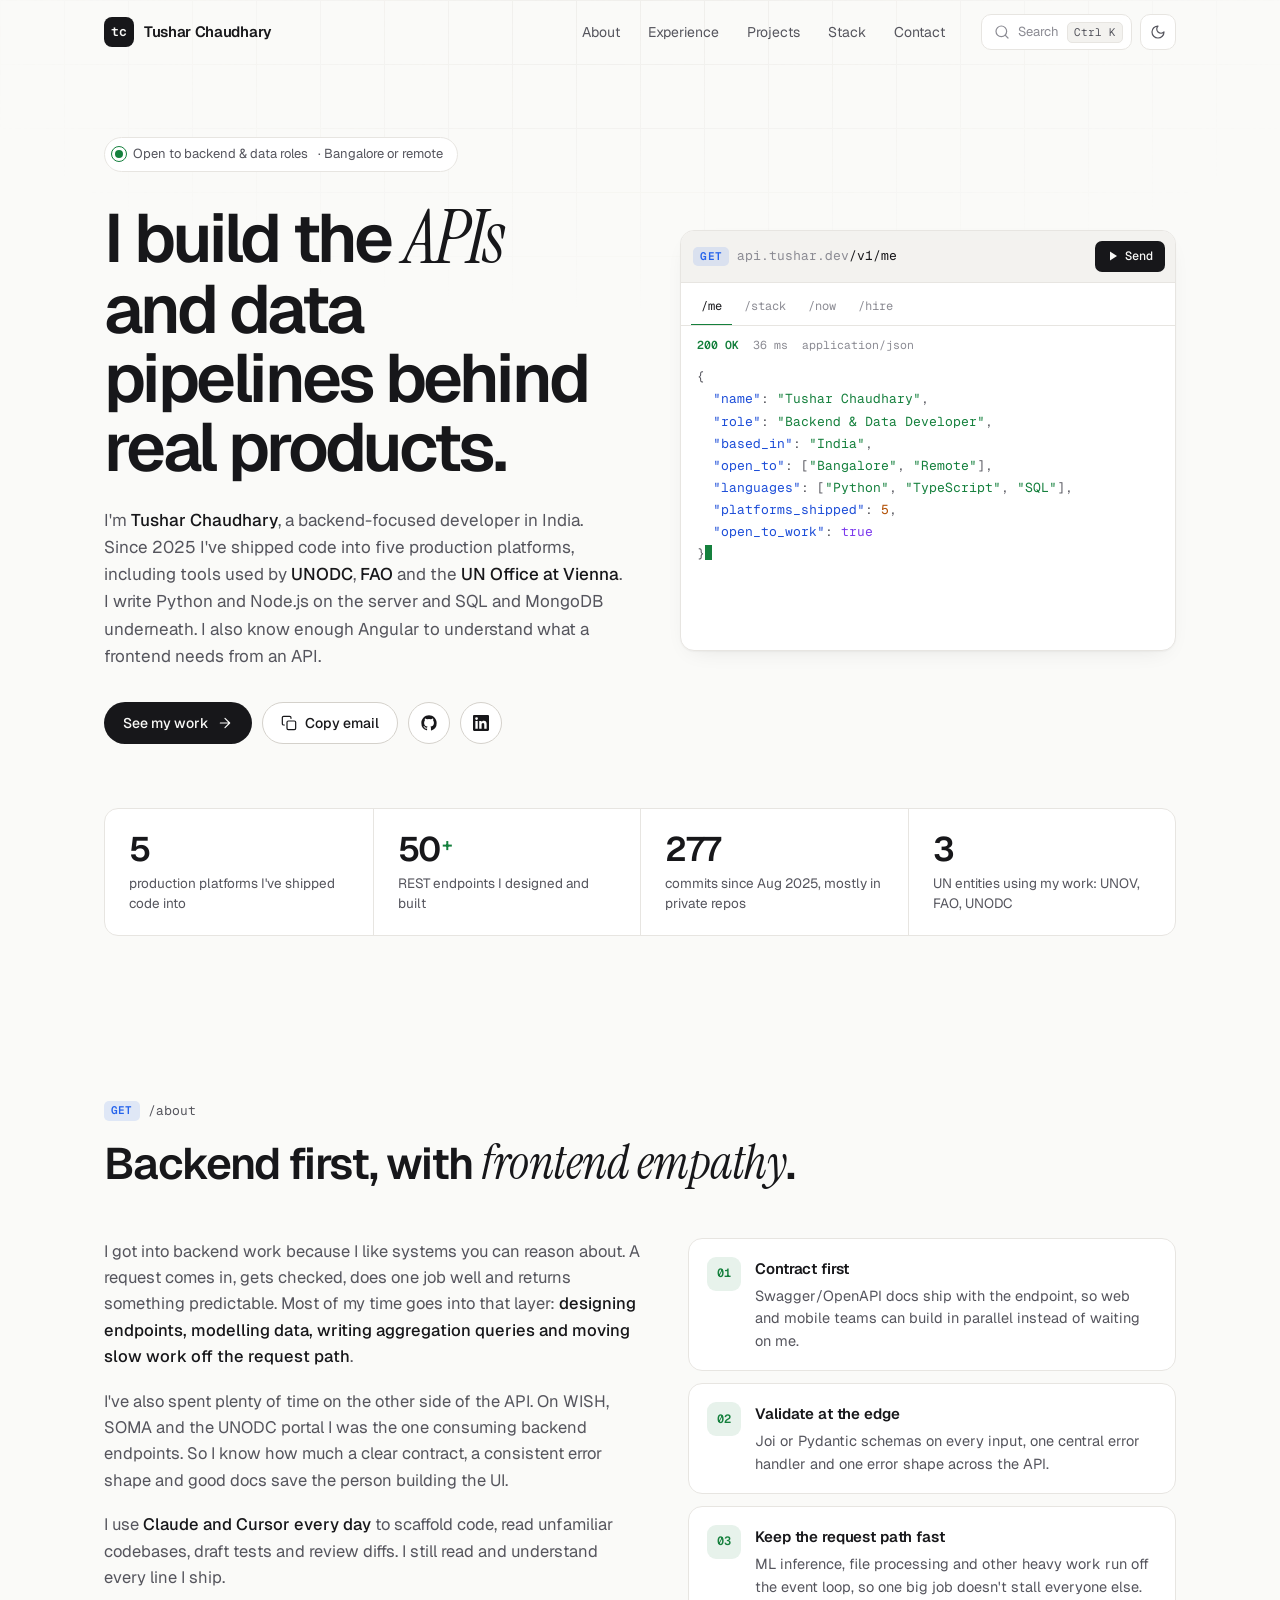
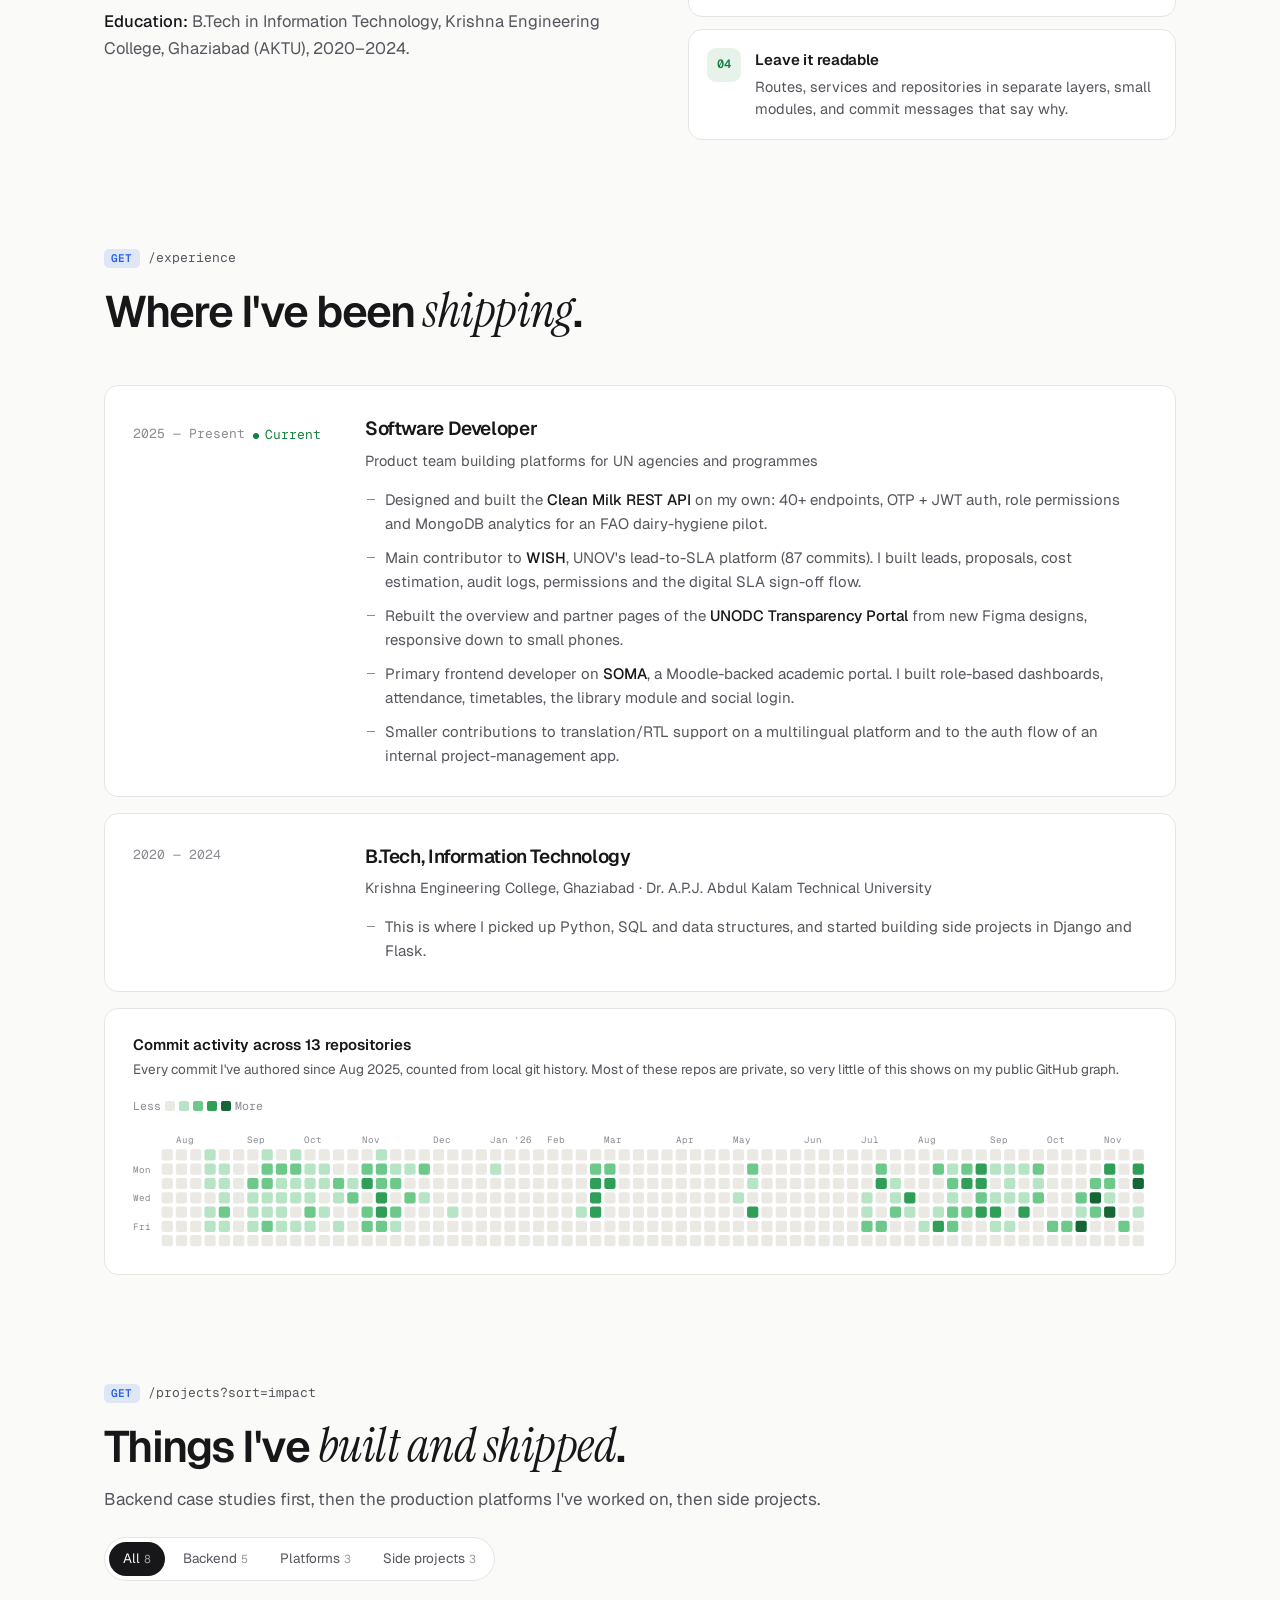
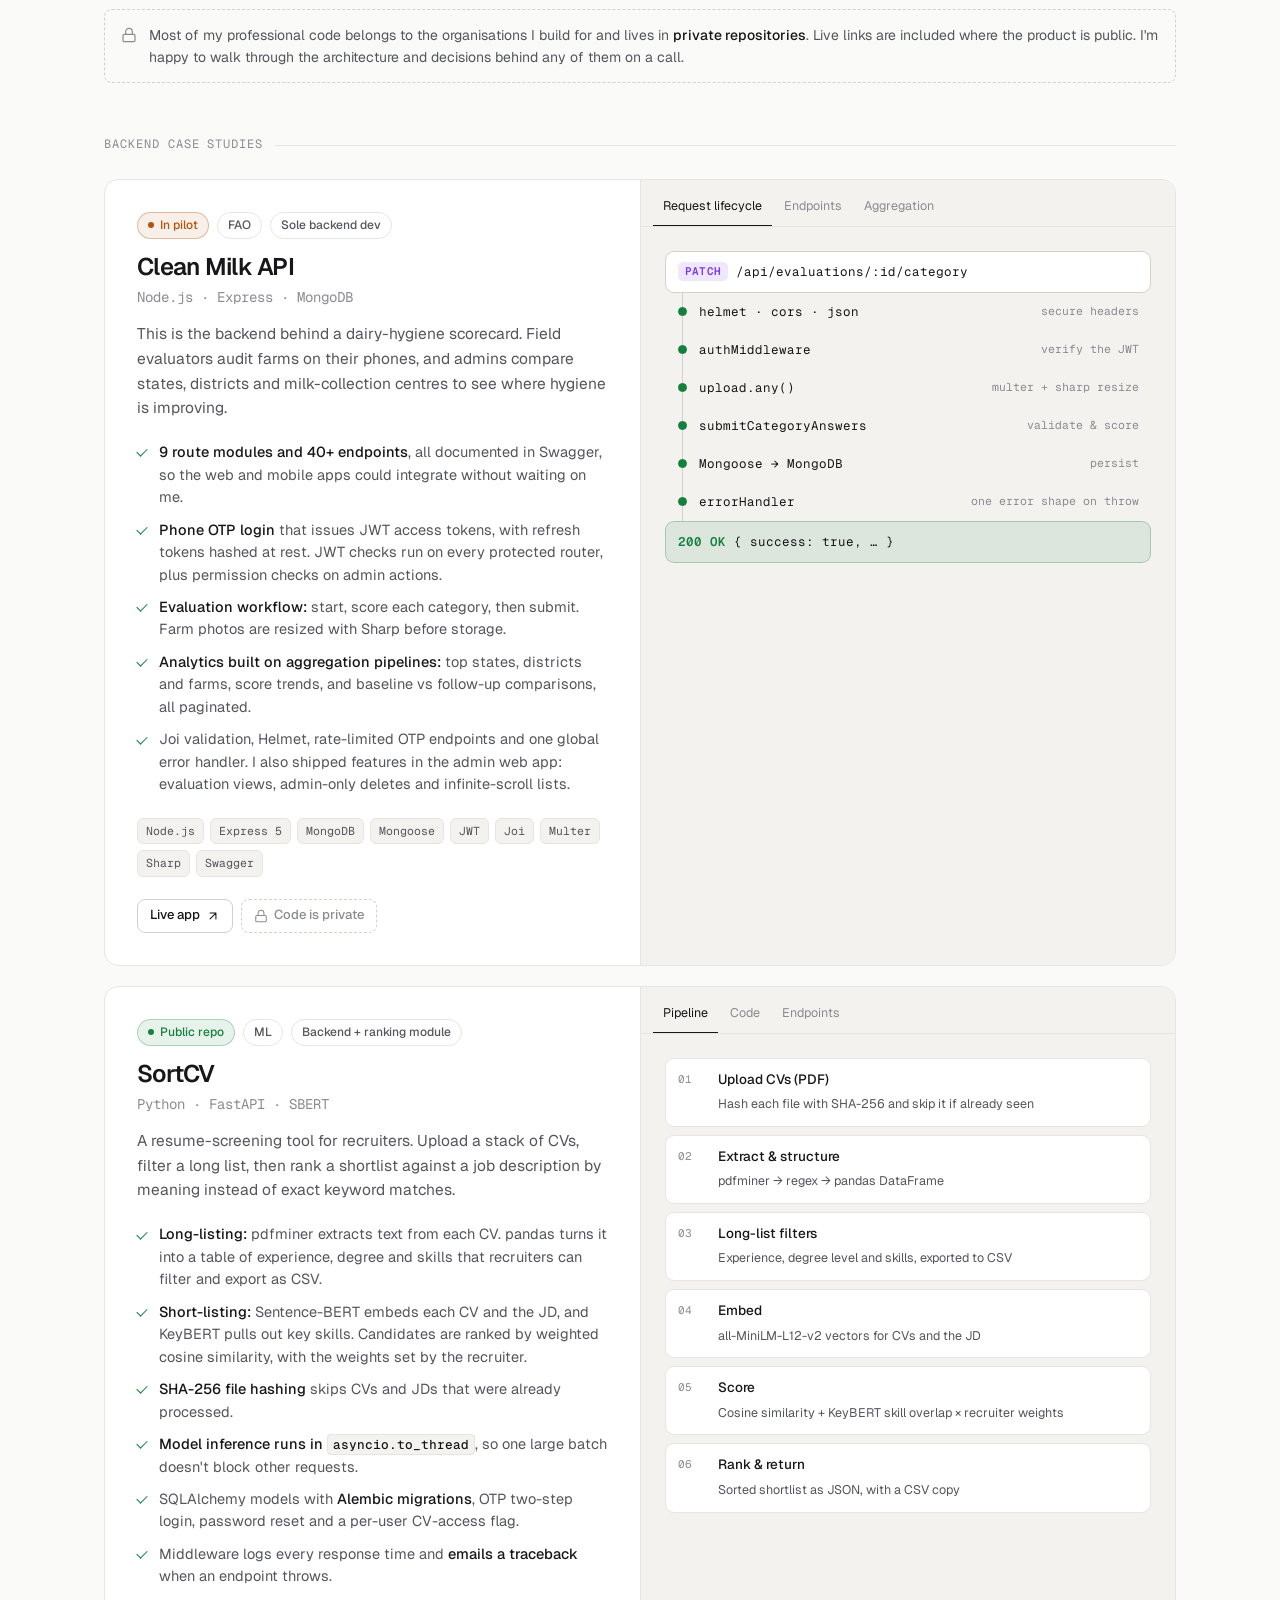
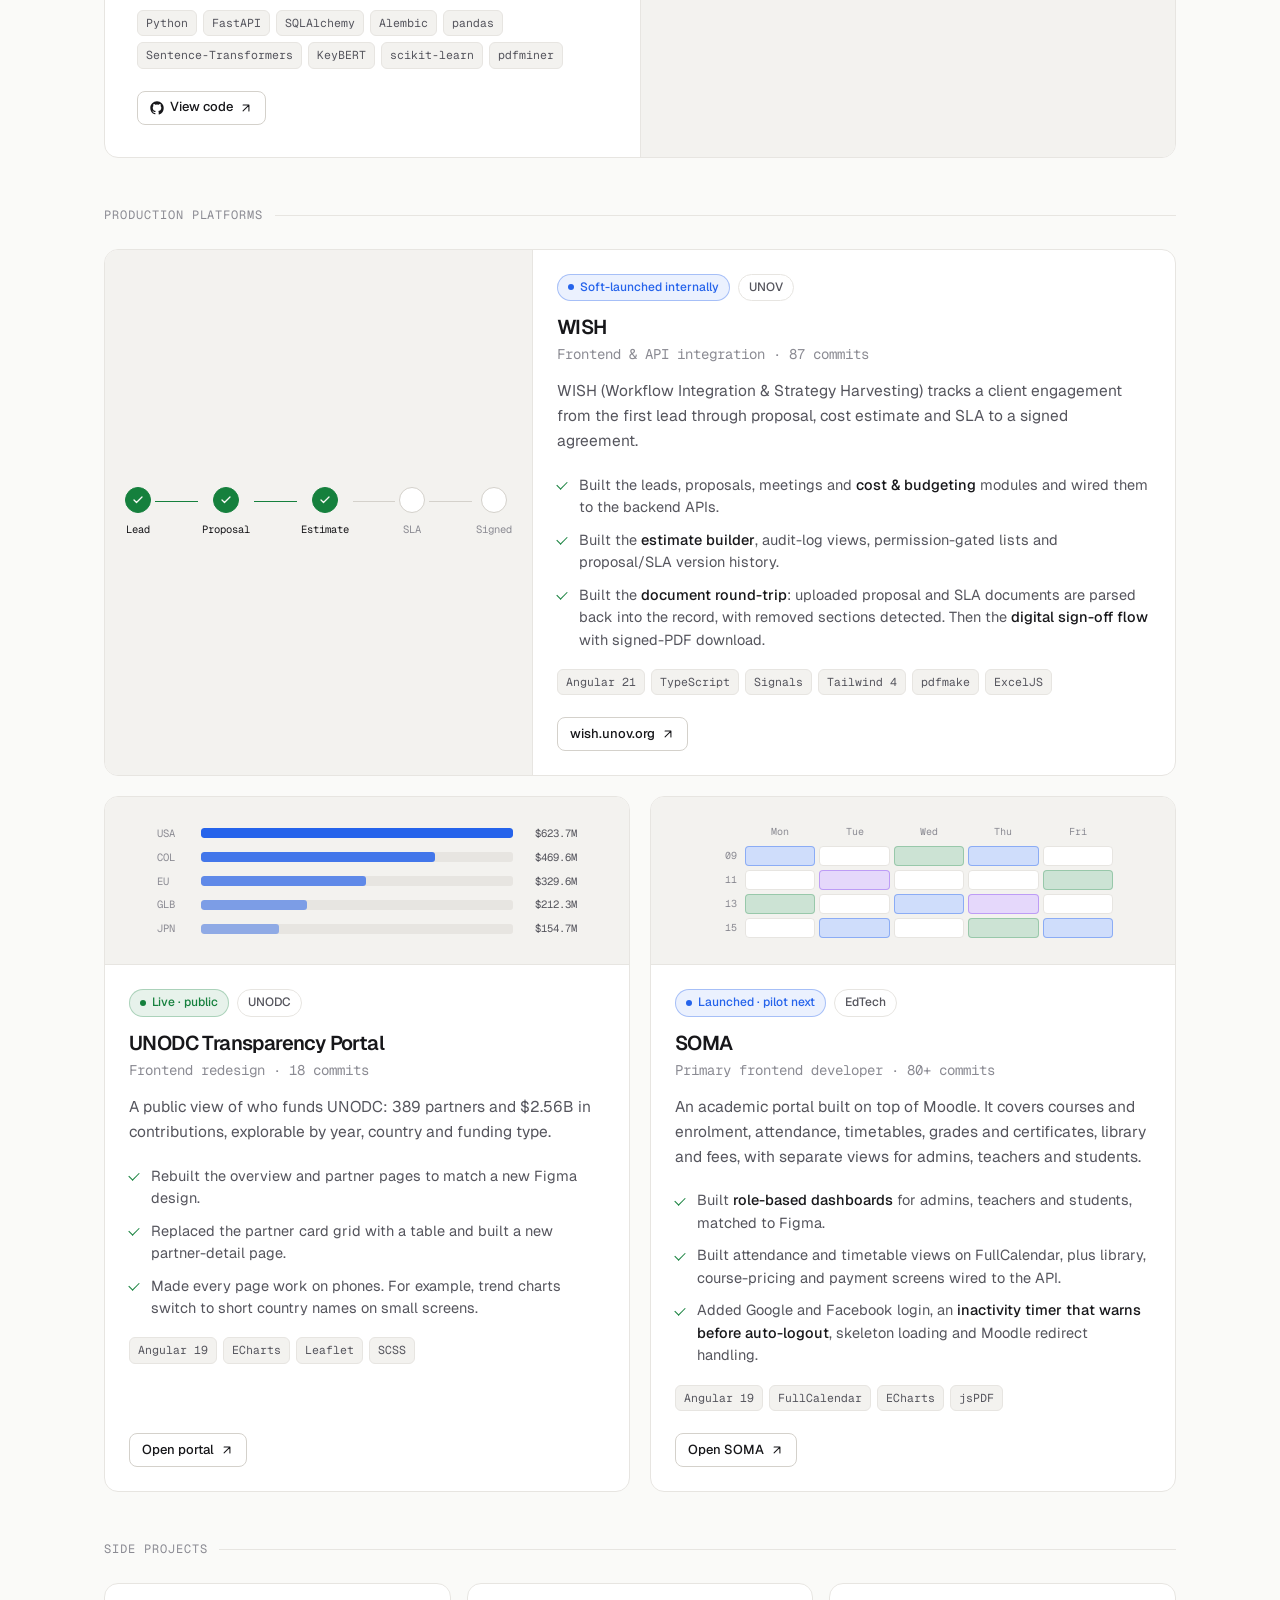
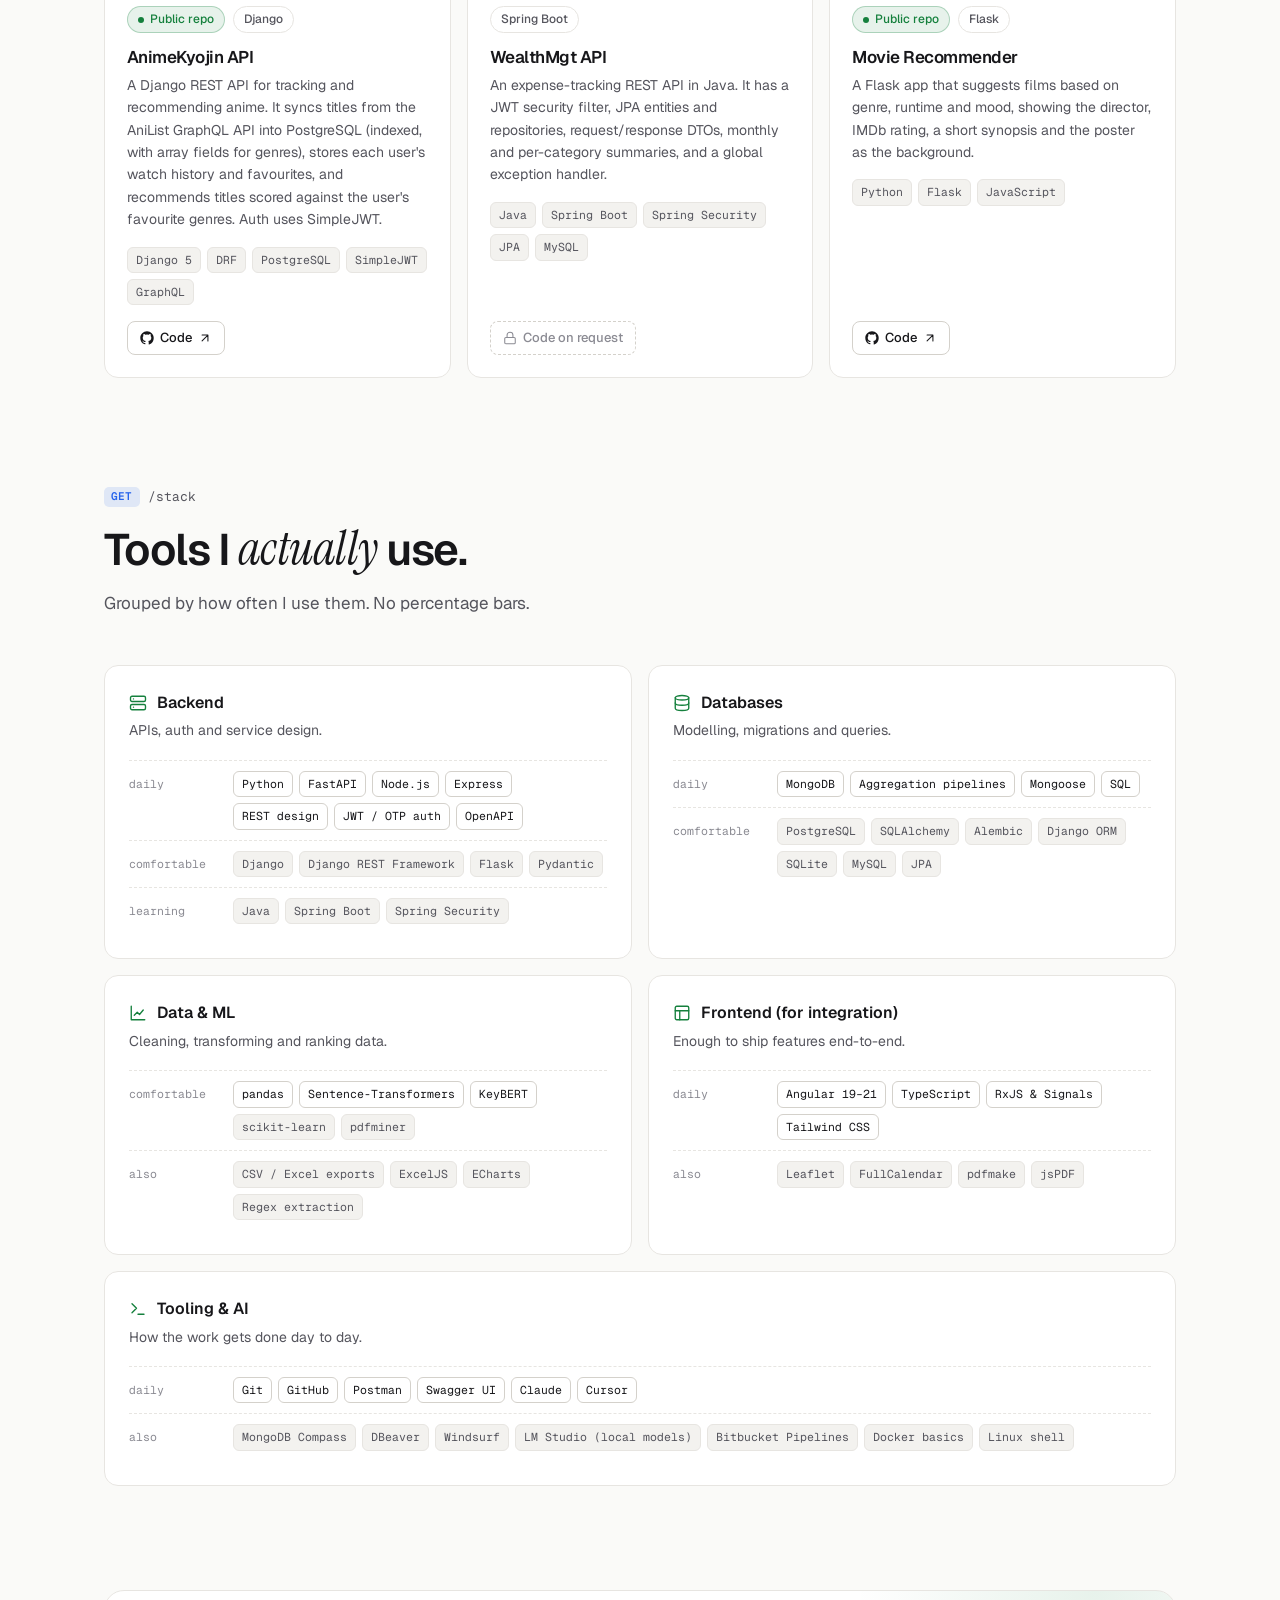
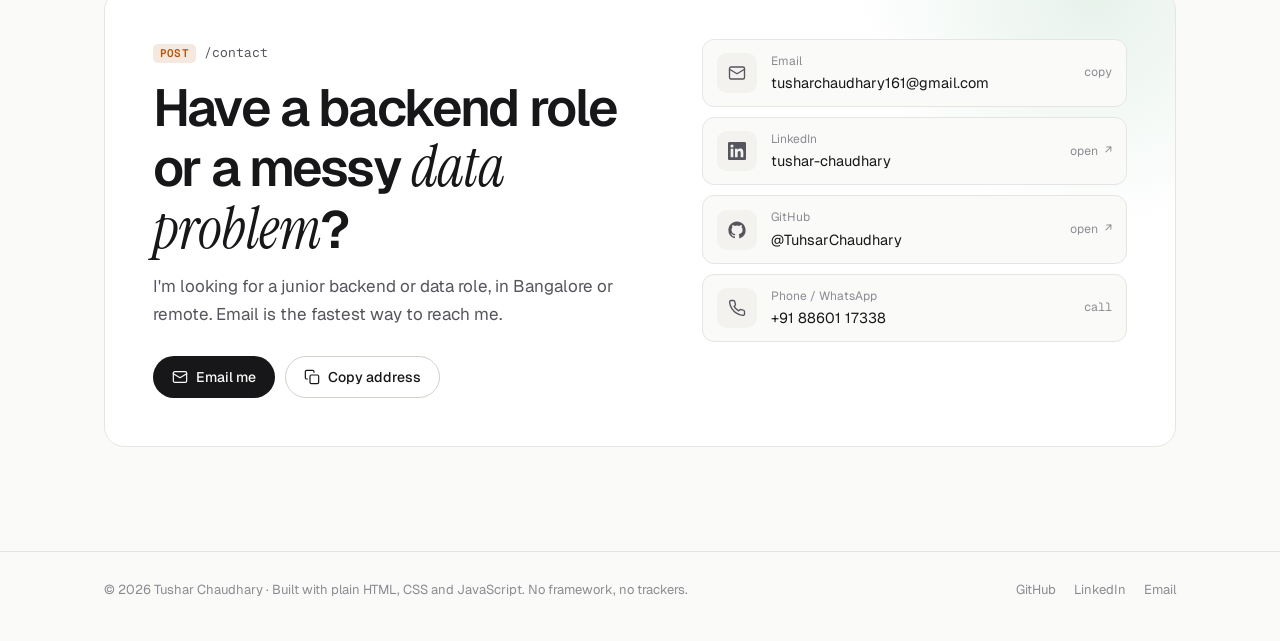
==== commit 34424780: "Rebuild portfolio with backend case studies and Quixta fit page - New design with light/dark theme, " ====
--- a/index.html
+++ b/index.html
@@ -1,881 +1,744 @@
 <!DOCTYPE html>
-<html lang="en">
+<html lang="en" class="no-js">
 <head>
     <meta charset="UTF-8">
     <meta name="viewport" content="width=device-width, initial-scale=1.0">
-    <title>Portfolio — Backend & Data Developer</title>
+    <title>Tushar Chaudhary · Backend Developer</title>
+    <meta name="description" content="Tushar Chaudhary is a backend developer who builds REST APIs, data pipelines and ML-backed services with Python, Node.js, SQL and MongoDB. His work runs in production at UNODC, FAO and the UN Office at Vienna.">
+    <meta name="author" content="Tushar Chaudhary">
+    <meta name="theme-color" content="#0a0a0b" media="(prefers-color-scheme: dark)">
+    <meta name="theme-color" content="#fafaf8" media="(prefers-color-scheme: light)">
+
+    <meta property="og:type" content="website">
+    <meta property="og:title" content="Tushar Chaudhary · Backend Developer">
+    <meta property="og:description" content="REST APIs, data pipelines and ML-backed services. Production work at UNODC, FAO and the UN Office at Vienna.">
+    <meta name="twitter:card" content="summary">
+
+    <link rel="icon" href="data:image/svg+xml,%3Csvg xmlns='http://www.w3.org/2000/svg' viewBox='0 0 32 32'%3E%3Crect width='32' height='32' rx='8' fill='%2317171a'/%3E%3Ctext x='16' y='21' text-anchor='middle' font-family='monospace' font-size='14' font-weight='700' fill='%234ade80'%3Etc%3C/text%3E%3C/svg%3E">
+
     <link rel="preconnect" href="https://fonts.googleapis.com">
     <link rel="preconnect" href="https://fonts.gstatic.com" crossorigin>
-    <link href="https://fonts.googleapis.com/css2?family=Inter:wght@300;400;500;600;700;800;900&family=JetBrains+Mono:wght@400;500;600&display=swap" rel="stylesheet">
-    <link rel="stylesheet" href="https://cdnjs.cloudflare.com/ajax/libs/font-awesome/6.5.1/css/all.min.css">
+    <link href="https://fonts.googleapis.com/css2?family=Geist:wght@400;500;600;700&family=Geist+Mono:wght@400;500;600&family=Instrument+Serif:ital@0;1&display=swap" rel="stylesheet">
     <link rel="stylesheet" href="style.css">
+
+    <script>
+        // Apply saved theme before paint to avoid a flash.
+        (function () {
+            document.documentElement.classList.remove('no-js');
+            try {
+                var t = localStorage.getItem('theme');
+                if (t === 'light' || t === 'dark') document.documentElement.setAttribute('data-theme', t);
+            } catch (e) {}
+        })();
+    </script>
+
+    <script type="application/ld+json">
+    {
+        "@context": "https://schema.org",
+        "@type": "Person",
+        "name": "Tushar Chaudhary",
+        "jobTitle": "Backend Developer",
+        "email": "mailto:tusharchaudhary161@gmail.com",
+        "sameAs": [
+            "https://github.com/TuhsarChaudhary",
+            "https://www.linkedin.com/in/tushar-chaudhary-635781203/"
+        ],
+        "alumniOf": "Krishna Engineering College, Ghaziabad",
+        "knowsAbout": ["Python", "FastAPI", "Django", "Node.js", "Express", "SQL", "MongoDB", "pandas", "REST APIs"]
+    }
+    </script>
 </head>
 <body>
-
-    <!-- Cursor follower -->
-    <div class="cursor-glow" id="cursorGlow"></div>
-
-    <!-- Navigation -->
-    <nav class="navbar" id="navbar">
-        <div class="nav-container">
-            <a href="#hero" class="nav-logo">
-                <span class="logo-bracket">{</span> Tushar Chaudhary <span class="logo-bracket">}</span>
+    <!-- Icon sprite -->
+    <svg width="0" height="0" style="position:absolute" aria-hidden="true">
+        <symbol id="i-github" viewBox="0 0 24 24"><path d="M12 .5C5.65.5.5 5.65.5 12a11.5 11.5 0 0 0 7.86 10.92c.58.1.79-.25.79-.56v-2c-3.2.7-3.87-1.37-3.87-1.37-.52-1.33-1.28-1.69-1.28-1.69-1.04-.71.08-.7.08-.7 1.15.08 1.76 1.19 1.76 1.19 1.03 1.76 2.69 1.25 3.35.96.1-.75.4-1.25.73-1.54-2.55-.29-5.24-1.28-5.24-5.69 0-1.26.45-2.29 1.19-3.1-.12-.29-.52-1.46.11-3.05 0 0 .97-.31 3.17 1.18a11 11 0 0 1 5.77 0c2.2-1.49 3.17-1.18 3.17-1.18.63 1.59.23 2.76.11 3.05.74.81 1.19 1.84 1.19 3.1 0 4.42-2.69 5.39-5.25 5.68.41.36.78 1.06.78 2.14v3.17c0 .31.21.67.8.56A11.5 11.5 0 0 0 23.5 12C23.5 5.65 18.35.5 12 .5Z"/></symbol>
+        <symbol id="i-linkedin" viewBox="0 0 24 24"><path d="M20.45 20.45h-3.56v-5.57c0-1.33-.02-3.04-1.85-3.04-1.85 0-2.14 1.45-2.14 2.94v5.67H9.35V9h3.41v1.56h.05c.48-.9 1.64-1.85 3.37-1.85 3.6 0 4.27 2.37 4.27 5.46v6.28ZM5.34 7.43a2.06 2.06 0 1 1 0-4.13 2.06 2.06 0 0 1 0 4.13ZM7.12 20.45H3.56V9h3.56v11.45ZM22.22 0H1.77C.79 0 0 .77 0 1.73v20.54C0 23.23.79 24 1.77 24h20.45c.98 0 1.78-.77 1.78-1.73V1.73C24 .77 23.2 0 22.22 0Z"/></symbol>
+        <symbol id="i-mail" viewBox="0 0 24 24"><rect x="2" y="4" width="20" height="16" rx="2"/><path d="m22 7-10 6L2 7"/></symbol>
+        <symbol id="i-arrow" viewBox="0 0 24 24"><path d="M7 17 17 7M7 7h10v10"/></symbol>
+        <symbol id="i-right" viewBox="0 0 24 24"><path d="M5 12h14M12 5l7 7-7 7"/></symbol>
+        <symbol id="i-copy" viewBox="0 0 24 24"><rect x="9" y="9" width="13" height="13" rx="2"/><path d="M5 15H4a2 2 0 0 1-2-2V4a2 2 0 0 1 2-2h9a2 2 0 0 1 2 2v1"/></symbol>
+        <symbol id="i-sun" viewBox="0 0 24 24"><circle cx="12" cy="12" r="4"/><path d="M12 2v2M12 20v2M4.93 4.93l1.41 1.41M17.66 17.66l1.41 1.41M2 12h2M20 12h2M6.34 17.66l-1.41 1.41M19.07 4.93l-1.41 1.41"/></symbol>
+        <symbol id="i-moon" viewBox="0 0 24 24"><path d="M12 3a6 6 0 0 0 9 9 9 9 0 1 1-9-9Z"/></symbol>
+        <symbol id="i-search" viewBox="0 0 24 24"><circle cx="11" cy="11" r="8"/><path d="m21 21-4.3-4.3"/></symbol>
+        <symbol id="i-phone" viewBox="0 0 24 24"><path d="M22 16.92v3a2 2 0 0 1-2.18 2 19.79 19.79 0 0 1-8.63-3.07 19.5 19.5 0 0 1-6-6 19.79 19.79 0 0 1-3.07-8.67A2 2 0 0 1 4.11 2h3a2 2 0 0 1 2 1.72c.13.96.36 1.9.7 2.81a2 2 0 0 1-.45 2.11L8.09 9.91a16 16 0 0 0 6 6l1.27-1.27a2 2 0 0 1 2.11-.45c.91.34 1.85.57 2.81.7A2 2 0 0 1 22 16.92Z"/></symbol>
+        <symbol id="i-check" viewBox="0 0 24 24"><path d="M20 6 9 17l-5-5"/></symbol>
+        <symbol id="i-lock" viewBox="0 0 24 24"><rect x="3" y="11" width="18" height="11" rx="2"/><path d="M7 11V7a5 5 0 0 1 10 0v4"/></symbol>
+        <symbol id="i-play" viewBox="0 0 24 24"><path d="m6 3 14 9-14 9V3z"/></symbol>
+        <symbol id="i-menu" viewBox="0 0 24 24"><path d="M4 7h16M4 12h16M4 17h16"/></symbol>
+        <symbol id="i-server" viewBox="0 0 24 24"><rect x="2" y="3" width="20" height="7" rx="2"/><rect x="2" y="14" width="20" height="7" rx="2"/><path d="M6 6.5h.01M6 17.5h.01"/></symbol>
+        <symbol id="i-db" viewBox="0 0 24 24"><ellipse cx="12" cy="5" rx="9" ry="3"/><path d="M3 5v14a9 3 0 0 0 18 0V5"/><path d="M3 12a9 3 0 0 0 18 0"/></symbol>
+        <symbol id="i-chart" viewBox="0 0 24 24"><path d="M3 3v18h18"/><path d="m7 15 4-4 3 3 5-6"/></symbol>
+        <symbol id="i-layout" viewBox="0 0 24 24"><rect x="3" y="3" width="18" height="18" rx="2"/><path d="M3 9h18M9 21V9"/></symbol>
+        <symbol id="i-terminal" viewBox="0 0 24 24"><path d="m4 17 6-6-6-6M12 19h8"/></symbol>
+        <symbol id="i-user" viewBox="0 0 24 24"><circle cx="12" cy="8" r="4"/><path d="M4 21a8 8 0 0 1 16 0"/></symbol>
+        <symbol id="i-briefcase" viewBox="0 0 24 24"><rect x="2" y="7" width="20" height="14" rx="2"/><path d="M16 7V5a2 2 0 0 0-2-2h-4a2 2 0 0 0-2 2v2"/></symbol>
+        <symbol id="i-layers" viewBox="0 0 24 24"><path d="m12 2 10 5-10 5L2 7l10-5z"/><path d="m2 17 10 5 10-5M2 12l10 5 10-5"/></symbol>
+    </svg>
+
+    <a class="skip-link" href="#main">Skip to content</a>
+    <div class="backdrop" aria-hidden="true"></div>
+
+    <!-- Nav -->
+    <header class="nav" id="nav">
+        <div class="container nav-inner">
+            <a href="#top" class="brand" aria-label="Tushar Chaudhary, back to top">
+                <span class="brand-mark">tc</span>
+                <span class="brand-name">Tushar Chaudhary</span>
             </a>
-            <div class="nav-links" id="navLinks">
-                <a href="#about" class="nav-link">About</a>
-                <a href="#skills" class="nav-link">Skills</a>
-                <a href="#projects" class="nav-link">Projects</a>
-                <a href="#experience" class="nav-link">Experience</a>
-                <a href="#contact" class="nav-link">Contact</a>
-            </div>
-            <button class="nav-toggle" id="navToggle" aria-label="Toggle menu">
-                <span></span><span></span><span></span>
-            </button>
+            <nav class="nav-links" id="navLinks" aria-label="Primary">
+                <a href="#about">About</a>
+                <a href="#experience">Experience</a>
+                <a href="#projects">Projects</a>
+                <a href="#stack">Stack</a>
+                <a href="#contact">Contact</a>
+            </nav>
+            <div class="nav-actions">
+                <button class="search-btn" id="paletteBtn" aria-label="Open command menu" aria-haspopup="dialog">
+                    <svg class="icon"><use href="#i-search"/></svg>
+                    <span class="search-label">Search</span>
+                    <kbd><span class="mod-key">Ctrl</span> K</kbd>
+                </button>
+                <button class="icon-btn theme-toggle" id="themeBtn" aria-label="Toggle colour theme">
+                    <svg class="icon moon"><use href="#i-moon"/></svg>
+                    <svg class="icon sun"><use href="#i-sun"/></svg>
+                </button>
+                <button class="icon-btn menu-btn" id="menuBtn" aria-label="Open menu" aria-expanded="false" aria-controls="navLinks">
+                    <svg class="icon"><use href="#i-menu"/></svg>
+                </button>
+            </div>
         </div>
-    </nav>
-
-    <!-- Hero Section -->
-    <section class="hero" id="hero">
-        <div class="hero-bg-grid"></div>
-        <div class="hero-particles" id="heroParticles"></div>
-        <div class="hero-content">
-            <div class="hero-badge">
-                <span class="badge-dot"></span>
-                Available for opportunities
-            </div>
-            <h1 class="hero-title">
-                <span class="hero-line">I build</span>
-                <span class="hero-line hero-highlight">
-                    <span class="typed-text" id="typedText"></span>
-                    <span class="typed-cursor">|</span>
-                </span>
-            </h1>
-            <p class="hero-subtitle">
-                Backend & Data Developer with hands-on experience building REST APIs, 
-                data pipelines, and ML-integrated systems. Specializing in 
-                <strong>Python</strong>, <strong>Django</strong>, <strong>FastAPI</strong>, and <strong>Node.js/Express</strong>.
-            </p>
-            <div class="hero-cta">
-                <a href="#projects" class="btn btn-primary">
-                    <i class="fas fa-rocket"></i> View My Work
-                </a>
-                <a href="#contact" class="btn btn-outline">
-                    <i class="fas fa-envelope"></i> Get in Touch
-                </a>
-            </div>
-            <div class="hero-stats">
-                <div class="stat">
-                    <span class="stat-number" data-count="5">0</span>
-                    <span class="stat-label">Production Projects</span>
-                </div>
-                <div class="stat">
-                    <span class="stat-number" data-count="30">0</span><span class="stat-plus">+</span>
-                    <span class="stat-label">REST API Endpoints</span>
-                </div>
-                <div class="stat">
-                    <span class="stat-number" data-count="3">0</span>
-                    <span class="stat-label">Tech Stacks</span>
-                </div>
-            </div>
-        </div>
-        <div class="scroll-indicator">
-            <div class="mouse">
-                <div class="mouse-wheel"></div>
-            </div>
-            <span>Scroll to explore</span>
-        </div>
-    </section>
-
-    <!-- About Section -->
-    <section class="section" id="about">
-        <div class="container">
-            <div class="section-header">
-                <span class="section-tag">&lt;about&gt;</span>
-                <h2 class="section-title">Who I Am</h2>
-                <div class="section-line"></div>
-            </div>
-            <div class="about-grid">
-                <div class="about-text">
-                    <p class="about-intro">
-                        I'm a backend-focused developer who loves turning complex problems into 
-                        clean, well-documented APIs and data pipelines. I've worked across the 
-                        full stack on real-world projects — from building REST APIs with 
-                        <strong>JWT authentication</strong> and <strong>role-based access control</strong>, 
-                        to writing <strong>MongoDB aggregation pipelines</strong> and 
-                        <strong>SQL migrations with Alembic</strong>.
-                    </p>
-                    <p>
-                        My most recent work involves an <strong>AI-powered CV shortlisting system</strong> 
-                        where I built the entire backend: FastAPI endpoints, SQLAlchemy ORM models, 
-                        pandas data processing, and integration with SBERT & KeyBERT for 
-                        semantic resume ranking. I'm passionate about data engineering, ML tooling, 
-                        and writing code that's maintainable and well-tested.
-                    </p>
-                    <p>
-                        I actively use <strong>AI tools like Claude and Cursor</strong> in my development 
-                        workflow — for code reviews, debugging, and rapid prototyping. I believe in 
-                        augmenting my skills with the best tools available.
-                    </p>
-                    <div class="about-highlights">
-                        <div class="highlight-item">
-                            <i class="fas fa-server"></i>
-                            <span>Backend-first mindset</span>
-                        </div>
-                        <div class="highlight-item">
-                            <i class="fas fa-database"></i>
-                            <span>SQL & NoSQL databases</span>
-                        </div>
-                        <div class="highlight-item">
-                            <i class="fas fa-brain"></i>
-                            <span>ML/Data integration</span>
-                        </div>
-                        <div class="highlight-item">
-                            <i class="fas fa-code-branch"></i>
-                            <span>Git workflow expert</span>
-                        </div>
-                    </div>
-                </div>
-                <div class="about-terminal">
-                    <div class="terminal">
-                        <div class="terminal-header">
-                            <div class="terminal-dots">
-                                <span class="dot red"></span>
-                                <span class="dot yellow"></span>
-                                <span class="dot green"></span>
-                            </div>
-                            <span class="terminal-title">about_me.py</span>
-                        </div>
-                        <div class="terminal-body">
-                            <pre><code><span class="kw">class</span> <span class="cls">Developer</span>:
-    <span class="kw">def</span> <span class="fn">__init__</span>(<span class="var">self</span>):
-        <span class="var">self</span>.role = <span class="str">"Backend & Data Dev"</span>
-        <span class="var">self</span>.languages = [
-            <span class="str">"Python"</span>, <span class="str">"JavaScript"</span>,
-            <span class="str">"TypeScript"</span>, <span class="str">"SQL"</span>
-        ]
-        <span class="var">self</span>.backend = {
-            <span class="str">"frameworks"</span>: [<span class="str">"Django"</span>, <span class="str">"FastAPI"</span>,
-                           <span class="str">"Express.js"</span>],
-            <span class="str">"databases"</span>:  [<span class="str">"PostgreSQL"</span>,
-                           <span class="str">"MongoDB"</span>, <span class="str">"SQLite"</span>],
-            <span class="str">"tools"</span>:      [<span class="str">"Docker"</span>, <span class="str">"Git"</span>,
-                           <span class="str">"Swagger"</span>, <span class="str">"Alembic"</span>]
-        }
-        <span class="var">self</span>.ai_tools = [
-            <span class="str">"Claude"</span>, <span class="str">"Cursor"</span>,
-            <span class="str">"GitHub Copilot"</span>
-        ]
-
-    <span class="kw">def</span> <span class="fn">current_focus</span>(<span class="var">self</span>):
-        <span class="kw">return</span> [
-            <span class="str">"Data Engineering"</span>,
-            <span class="str">"ML Pipelines"</span>,
-            <span class="str">"API Design"</span>
-        ]</code></pre>
-                        </div>
-                    </div>
-                </div>
-            </div>
-        </div>
-    </section>
-
-    <!-- Skills Section -->
-    <section class="section section-dark" id="skills">
-        <div class="container">
-            <div class="section-header">
-                <span class="section-tag">&lt;skills&gt;</span>
-                <h2 class="section-title">Tech Arsenal</h2>
-                <div class="section-line"></div>
-            </div>
-            <div class="skills-grid">
-                <div class="skill-category">
-                    <div class="skill-category-header">
-                        <i class="fas fa-server"></i>
-                        <h3>Backend</h3>
-                    </div>
-                    <div class="skill-items">
-                        <div class="skill-item" data-level="90">
-                            <span class="skill-name">Python / Django</span>
-                            <div class="skill-bar"><div class="skill-fill" style="--w:90%"></div></div>
-                        </div>
-                        <div class="skill-item" data-level="88">
-                            <span class="skill-name">FastAPI</span>
-                            <div class="skill-bar"><div class="skill-fill" style="--w:88%"></div></div>
-                        </div>
-                        <div class="skill-item" data-level="85">
-                            <span class="skill-name">Node.js / Express</span>
-                            <div class="skill-bar"><div class="skill-fill" style="--w:85%"></div></div>
-                        </div>
-                        <div class="skill-item" data-level="82">
-                            <span class="skill-name">REST API Design</span>
-                            <div class="skill-bar"><div class="skill-fill" style="--w:82%"></div></div>
-                        </div>
-                    </div>
-                </div>
-                <div class="skill-category">
-                    <div class="skill-category-header">
-                        <i class="fas fa-database"></i>
-                        <h3>Data & Databases</h3>
-                    </div>
-                    <div class="skill-items">
-                        <div class="skill-item" data-level="85">
-                            <span class="skill-name">SQL / PostgreSQL</span>
-                            <div class="skill-bar"><div class="skill-fill" style="--w:85%"></div></div>
-                        </div>
-                        <div class="skill-item" data-level="88">
-                            <span class="skill-name">MongoDB / Mongoose</span>
-                            <div class="skill-bar"><div class="skill-fill" style="--w:88%"></div></div>
-                        </div>
-                        <div class="skill-item" data-level="80">
-                            <span class="skill-name">SQLAlchemy / Alembic</span>
-                            <div class="skill-bar"><div class="skill-fill" style="--w:80%"></div></div>
-                        </div>
-                        <div class="skill-item" data-level="75">
-                            <span class="skill-name">Pandas / Data Processing</span>
-                            <div class="skill-bar"><div class="skill-fill" style="--w:75%"></div></div>
-                        </div>
-                    </div>
-                </div>
-                <div class="skill-category">
-                    <div class="skill-category-header">
-                        <i class="fas fa-tools"></i>
-                        <h3>DevOps & Tools</h3>
-                    </div>
-                    <div class="skill-items">
-                        <div class="skill-item" data-level="85">
-                            <span class="skill-name">Git / GitHub</span>
-                            <div class="skill-bar"><div class="skill-fill" style="--w:85%"></div></div>
-                        </div>
-                        <div class="skill-item" data-level="70">
-                            <span class="skill-name">Docker</span>
-                            <div class="skill-bar"><div class="skill-fill" style="--w:70%"></div></div>
-                        </div>
-                        <div class="skill-item" data-level="78">
-                            <span class="skill-name">Swagger / OpenAPI</span>
-                            <div class="skill-bar"><div class="skill-fill" style="--w:78%"></div></div>
-                        </div>
-                        <div class="skill-item" data-level="82">
-                            <span class="skill-name">Claude / Cursor / AI Tools</span>
-                            <div class="skill-bar"><div class="skill-fill" style="--w:82%"></div></div>
-                        </div>
-                    </div>
-                </div>
-                <div class="skill-category">
-                    <div class="skill-category-header">
-                        <i class="fas fa-brain"></i>
-                        <h3>ML & Data Engineering</h3>
-                    </div>
-                    <div class="skill-items">
-                        <div class="skill-item" data-level="75">
-                            <span class="skill-name">SBERT / Transformers</span>
-                            <div class="skill-bar"><div class="skill-fill" style="--w:75%"></div></div>
-                        </div>
-                        <div class="skill-item" data-level="72">
-                            <span class="skill-name">KeyBERT / NLP</span>
-                            <div class="skill-bar"><div class="skill-fill" style="--w:72%"></div></div>
-                        </div>
-                        <div class="skill-item" data-level="70">
-                            <span class="skill-name">Scikit-learn</span>
-                            <div class="skill-bar"><div class="skill-fill" style="--w:70%"></div></div>
-                        </div>
-                        <div class="skill-item" data-level="68">
-                            <span class="skill-name">Data Pipelines / ETL</span>
-                            <div class="skill-bar"><div class="skill-fill" style="--w:68%"></div></div>
-                        </div>
-                    </div>
-                </div>
-            </div>
-        </div>
-    </section>
-
-    <!-- Projects Section -->
-    <section class="section" id="projects">
-        <div class="container">
-            <div class="section-header">
-                <span class="section-tag">&lt;projects&gt;</span>
-                <h2 class="section-title">What I've Built</h2>
-                <div class="section-line"></div>
-                <p class="section-desc">Production systems deployed and used by real organizations</p>
-            </div>
-
-            <!-- Project 0: SLA Platform -->
-            <div class="project-card featured">
-                <div class="project-label">
-                    <i class="fas fa-fire"></i> Latest — Enterprise Platform (Soft Launch)
-                </div>
-                <div class="project-content">
-                    <div class="project-info">
-                        <h3 class="project-title">SLA Platform — UN Service Level Agreement Management</h3>
-                        <p class="project-desc">
-                            An <strong>enterprise-grade platform</strong> for managing Service Level Agreements, 
-                            proposals, projects, budgeting, and multi-step approval workflows for a 
-                            <strong>United Nations agency</strong>. Features 14 feature modules, 32 reusable 
-                            UI components, full i18n support, and a sophisticated workflow engine with 
-                            role-based approvals across 6 organizational levels. <strong>Just completed 
-                            soft launch.</strong>
+    </header>
+
+    <main id="main">
+        <!-- Hero -->
+        <section class="hero" id="top">
+            <div class="container">
+                <div class="hero-grid">
+                    <div class="hero-copy">
+                        <div class="status-pill">
+                            <span class="pulse" aria-hidden="true"></span>
+                            Open to backend &amp; data roles<span class="pill-extra"> · Bangalore or remote</span>
+                        </div>
+                        <h1>I build the <span class="serif">APIs</span> and data pipelines behind real products.</h1>
+                        <p class="hero-lede">
+                            I'm <strong>Tushar Chaudhary</strong>, a backend-focused developer in India. Since 2025 I've shipped code into five production platforms, including tools used by <strong>UNODC</strong>, <strong>FAO</strong> and the <strong>UN Office at Vienna</strong>. I write Python and Node.js on the server and SQL and MongoDB underneath. I also know enough Angular to understand what a frontend needs from an API.
                         </p>
-                        <div class="project-features">
-                            <div class="feature">
-                                <i class="fas fa-check-circle"></i>
-                                <span>14 feature modules: SLA management, proposals, cost & budgeting, projects, meetings, documents, workflows, leads, funding codes, logs, admin & payments</span>
-                            </div>
-                            <div class="feature">
-                                <i class="fas fa-check-circle"></i>
-                                <span>Multi-step approval workflow engine — PM → HQ GRC → Legal → Finance → Client → Director with submit/approve/return/reject actions</span>
-                            </div>
-                            <div class="feature">
-                                <i class="fas fa-check-circle"></i>
-                                <span>SLA clause editor with revision diffs, digital signing flow, instalment & billing milestone tracking</span>
-                            </div>
-                            <div class="feature">
-                                <i class="fas fa-check-circle"></i>
-                                <span>32 shared UI components — custom design system with data tables, charts, form controls, drawers, toasts, skeletons</span>
-                            </div>
-                            <div class="feature">
-                                <i class="fas fa-check-circle"></i>
-                                <span>PDF export via pdfmake with HTML-to-PDF parser (rich text, images, tables), Excel export via ExcelJS with smart formatting</span>
-                            </div>
-                            <div class="feature">
-                                <i class="fas fa-check-circle"></i>
-                                <span>Full i18n with ngx-translate, Angular 21 signals & computed(), Vitest unit tests, Tailwind CSS 4, PrimeNG 21</span>
-                            </div>
-                        </div>
-                        <div class="project-tech">
-                            <span class="tech-tag primary">Angular 21</span>
-                            <span class="tech-tag primary">TypeScript</span>
-                            <span class="tech-tag">Tailwind CSS 4</span>
-                            <span class="tech-tag">PrimeNG 21</span>
-                            <span class="tech-tag accent">pdfmake</span>
-                            <span class="tech-tag accent">ExcelJS</span>
-                            <span class="tech-tag">Quill Editor</span>
-                            <span class="tech-tag">ngx-translate</span>
-                            <span class="tech-tag">Vitest</span>
-                            <span class="tech-tag">RxJS</span>
-                            <span class="tech-tag">Signals</span>
-                        </div>
-                    </div>
-                    <div class="project-visual">
-                        <div class="workflow-diagram">
-                            <div class="workflow-title">Approval Workflow Engine</div>
-                            <div class="workflow-steps">
-                                <div class="wf-step active">
-                                    <div class="wf-icon"><i class="fas fa-user-edit"></i></div>
-                                    <span>PM Draft</span>
-                                </div>
-                                <div class="wf-connector"></div>
-                                <div class="wf-step">
-                                    <div class="wf-icon"><i class="fas fa-shield-alt"></i></div>
-                                    <span>GRC Review</span>
-                                </div>
-                                <div class="wf-connector"></div>
-                                <div class="wf-step">
-                                    <div class="wf-icon"><i class="fas fa-gavel"></i></div>
-                                    <span>Legal</span>
-                                </div>
-                                <div class="wf-connector"></div>
-                                <div class="wf-step">
-                                    <div class="wf-icon"><i class="fas fa-coins"></i></div>
-                                    <span>Finance</span>
-                                </div>
-                                <div class="wf-connector"></div>
-                                <div class="wf-step">
-                                    <div class="wf-icon"><i class="fas fa-building"></i></div>
-                                    <span>Client</span>
-                                </div>
-                                <div class="wf-connector"></div>
-                                <div class="wf-step">
-                                    <div class="wf-icon"><i class="fas fa-signature"></i></div>
-                                    <span>Director</span>
-                                </div>
-                            </div>
-                            <div class="workflow-modules">
-                                <span class="wf-mod">SLA</span>
-                                <span class="wf-mod">Proposals</span>
-                                <span class="wf-mod">Budgets</span>
-                                <span class="wf-mod">Projects</span>
-                                <span class="wf-mod">Meetings</span>
-                                <span class="wf-mod">Leads</span>
-                                <span class="wf-mod">Documents</span>
-                                <span class="wf-mod">Payments</span>
-                            </div>
-                        </div>
-                    </div>
-                </div>
-            </div>
-
-            <!-- Project 1: SortCV -->
-            <div class="project-card featured">
-                <div class="project-label">
-                    <i class="fas fa-star"></i> Featured — ML + Backend
-                </div>
-                <div class="project-content">
-                    <div class="project-info">
-                        <h3 class="project-title">SortCV — AI-Powered Resume Shortlisting</h3>
-                        <p class="project-desc">
-                            Built the <strong>entire backend</strong> for an intelligent CV screening platform that 
-                            parses bulk resumes (PDF), extracts structured data using LLM-powered extraction, 
-                            and ranks candidates against job descriptions using <strong>SBERT embeddings</strong> 
-                            and <strong>cosine similarity scoring</strong>. The system supports weighted ranking 
-                            across experience, qualifications, and skills — cutting HR screening time by ~70%.
-                        </p>
-                        <div class="project-features">
-                            <div class="feature">
-                                <i class="fas fa-check-circle"></i>
-                                <span>FastAPI REST endpoints with async/await + thread offloading for CPU-heavy ML inference</span>
-                            </div>
-                            <div class="feature">
-                                <i class="fas fa-check-circle"></i>
-                                <span>SQLAlchemy ORM with Alembic migrations — ResumePDF, JobDescriptionPDF, User models with relationships</span>
-                            </div>
-                            <div class="feature">
-                                <i class="fas fa-check-circle"></i>
-                                <span>SBERT (all-MiniLM-L12-v2) + KeyBERT for semantic JD-to-resume matching</span>
-                            </div>
-                            <div class="feature">
-                                <i class="fas fa-check-circle"></i>
-                                <span>File deduplication via SHA-256 hashing, JWT auth with role-based access (admin/cv_access)</span>
-                            </div>
-                            <div class="feature">
-                                <i class="fas fa-check-circle"></i>
-                                <span>Pandas-powered data processing, filtering, and CSV export pipelines</span>
-                            </div>
-                            <div class="feature">
-                                <i class="fas fa-check-circle"></i>
-                                <span>Repository pattern + service layer architecture for clean separation of concerns</span>
-                            </div>
-                        </div>
-                        <div class="project-tech">
-                            <span class="tech-tag primary">Python</span>
-                            <span class="tech-tag primary">FastAPI</span>
-                            <span class="tech-tag">SQLAlchemy</span>
-                            <span class="tech-tag">Alembic</span>
-                            <span class="tech-tag">PostgreSQL</span>
-                            <span class="tech-tag accent">SBERT</span>
-                            <span class="tech-tag accent">KeyBERT</span>
-                            <span class="tech-tag">Pandas</span>
-                            <span class="tech-tag">Pydantic</span>
-                            <span class="tech-tag">JWT / bcrypt</span>
-                        </div>
-                    </div>
-                    <div class="project-visual">
-                        <div class="architecture-diagram">
-                            <div class="arch-title">System Architecture</div>
-                            <div class="arch-flow">
-                                <div class="arch-node upload">
-                                    <i class="fas fa-file-pdf"></i>
-                                    <span>PDF Upload</span>
-                                </div>
-                                <div class="arch-arrow"><i class="fas fa-arrow-right"></i></div>
-                                <div class="arch-node process">
-                                    <i class="fas fa-cogs"></i>
-                                    <span>LLM Extract</span>
-                                </div>
-                                <div class="arch-arrow"><i class="fas fa-arrow-right"></i></div>
-                                <div class="arch-node store">
-                                    <i class="fas fa-database"></i>
-                                    <span>PostgreSQL</span>
-                                </div>
-                            </div>
-                            <div class="arch-flow">
-                                <div class="arch-node jd">
-                                    <i class="fas fa-file-alt"></i>
-                                    <span>JD Upload</span>
-                                </div>
-                                <div class="arch-arrow"><i class="fas fa-arrow-right"></i></div>
-                                <div class="arch-node ml">
-                                    <i class="fas fa-brain"></i>
-                                    <span>SBERT Rank</span>
-                                </div>
-                                <div class="arch-arrow"><i class="fas fa-arrow-right"></i></div>
-                                <div class="arch-node result">
-                                    <i class="fas fa-trophy"></i>
-                                    <span>Ranked List</span>
-                                </div>
-                            </div>
-                        </div>
-                    </div>
-                </div>
-            </div>
-
-            <!-- Project 2: Clean Milk Backend -->
-            <div class="project-card">
-                <div class="project-label">
-                    <i class="fas fa-leaf"></i> Backend API — UN FAO Initiative
-                </div>
-                <div class="project-content">
-                    <div class="project-info">
-                        <h3 class="project-title">Clean Milk — Dairy Farm Assessment Platform</h3>
-                        <p class="project-desc">
-                            Built the <strong>complete backend API</strong> for a dairy hygiene assessment 
-                            application supporting <strong>UN FAO's Clean Milk initiative</strong>. The system 
-                            enables field evaluators to assess farms across multiple hygiene categories, 
-                            with GPS-tracked evaluations, image uploads, and comprehensive analytics 
-                            dashboards with state/district-level aggregation.
-                        </p>
-                        <div class="project-features">
-                            <div class="feature">
-                                <i class="fas fa-check-circle"></i>
-                                <span>Express.js REST API with 9 route modules — auth, farms, evaluations, analytics, assignments, etc.</span>
-                            </div>
-                            <div class="feature">
-                                <i class="fas fa-check-circle"></i>
-                                <span>MongoDB with Mongoose — complex aggregation pipelines for state/district/farm analytics</span>
-                            </div>
-                            <div class="feature">
-                                <i class="fas fa-check-circle"></i>
-                                <span>JWT auth with OTP verification, role-based permissions (admin/evaluator/farmer), rate limiting with Helmet</span>
-                            </div>
-                            <div class="feature">
-                                <i class="fas fa-check-circle"></i>
-                                <span>Swagger/OpenAPI documentation with 20+ schema definitions — fully documented API</span>
-                            </div>
-                            <div class="feature">
-                                <i class="fas fa-check-circle"></i>
-                                <span>Multer + Sharp image processing, baseline/endline evaluation comparison with improvement tracking</span>
-                            </div>
-                        </div>
-                        <div class="project-tech">
-                            <span class="tech-tag primary">Node.js</span>
-                            <span class="tech-tag primary">Express.js</span>
-                            <span class="tech-tag">MongoDB</span>
-                            <span class="tech-tag">Mongoose</span>
-                            <span class="tech-tag">JWT</span>
-                            <span class="tech-tag">Swagger</span>
-                            <span class="tech-tag">Multer</span>
-                            <span class="tech-tag">Helmet</span>
-                            <span class="tech-tag">Sharp</span>
-                        </div>
-                    </div>
-                    <div class="project-visual">
-                        <div class="api-showcase">
-                            <div class="api-title">API Endpoints</div>
-                            <div class="api-endpoint">
-                                <span class="method post">POST</span>
-                                <span class="path">/api/auth/register</span>
-                            </div>
-                            <div class="api-endpoint">
-                                <span class="method post">POST</span>
-                                <span class="path">/api/auth/verify-otp</span>
-                            </div>
-                            <div class="api-endpoint">
-                                <span class="method get">GET</span>
-                                <span class="path">/api/farms</span>
-                            </div>
-                            <div class="api-endpoint">
-                                <span class="method post">POST</span>
-                                <span class="path">/api/evaluations/start</span>
-                            </div>
-                            <div class="api-endpoint">
-                                <span class="method get">GET</span>
-                                <span class="path">/api/analytics/top-states</span>
-                            </div>
-                            <div class="api-endpoint">
-                                <span class="method get">GET</span>
-                                <span class="path">/api/analytics/district-compare</span>
-                            </div>
-                            <div class="api-endpoint">
-                                <span class="method post">POST</span>
-                                <span class="path">/api/assignments</span>
-                            </div>
-                            <div class="api-endpoint">
-                                <span class="method get">GET</span>
-                                <span class="path">/api/users?role=evaluator</span>
-                            </div>
-                        </div>
-                    </div>
-                </div>
-            </div>
-
-            <!-- Project 3: SAMS -->
-            <div class="project-card">
-                <div class="project-label">
-                    <i class="fas fa-graduation-cap"></i> Full-Stack — Education ERP
-                </div>
-                <div class="project-content">
-                    <div class="project-info">
-                        <h3 class="project-title">SAMS — Student Academic Management System</h3>
-                        <p class="project-desc">
-                            A comprehensive academic management ERP with <strong>15+ modules</strong> covering 
-                            the entire student lifecycle — from enrollment and course management to attendance 
-                            tracking, grading, library management, timetable scheduling, and certificate generation. 
-                            Built to handle multi-role access for admins, teachers, and students.
-                        </p>
-                        <div class="project-features">
-                            <div class="feature">
-                                <i class="fas fa-check-circle"></i>
-                                <span>Angular 19 frontend with modular architecture — 15+ feature modules with lazy loading</span>
-                            </div>
-                            <div class="feature">
-                                <i class="fas fa-check-circle"></i>
-                                <span>Attendance module: dashboard analytics, marking system, history views with calendar integration (FullCalendar)</span>
-                            </div>
-                            <div class="feature">
-                                <i class="fas fa-check-circle"></i>
-                                <span>Library management with analytics, borrowing system, and CRUD operations</span>
-                            </div>
-                            <div class="feature">
-                                <i class="fas fa-check-circle"></i>
-                                <span>ECharts data visualization, jsPDF report generation, XLSX data export</span>
-                            </div>
-                        </div>
-                        <div class="project-tech">
-                            <span class="tech-tag">Angular 19</span>
-                            <span class="tech-tag">TypeScript</span>
-                            <span class="tech-tag">Bootstrap 5</span>
-                            <span class="tech-tag">ECharts</span>
-                            <span class="tech-tag">FullCalendar</span>
-                            <span class="tech-tag">RxJS</span>
-                            <span class="tech-tag">jsPDF</span>
-                        </div>
-                    </div>
-                    <div class="project-visual">
-                        <div class="modules-grid">
-                            <div class="module-card"><i class="fas fa-users"></i><span>Users</span></div>
-                            <div class="module-card"><i class="fas fa-book-open"></i><span>Courses</span></div>
-                            <div class="module-card"><i class="fas fa-clipboard-check"></i><span>Attendance</span></div>
-                            <div class="module-card"><i class="fas fa-graduation-cap"></i><span>Grades</span></div>
-                            <div class="module-card"><i class="fas fa-library"></i><span>Library</span></div>
-                            <div class="module-card"><i class="fas fa-calendar-alt"></i><span>Timetable</span></div>
-                            <div class="module-card"><i class="fas fa-id-card"></i><span>Enrollment</span></div>
-                            <div class="module-card"><i class="fas fa-certificate"></i><span>Certificates</span></div>
-                            <div class="module-card"><i class="fas fa-chart-bar"></i><span>Dashboard</span></div>
-                        </div>
-                    </div>
-                </div>
-            </div>
-
-            <!-- Project 4: Transparency Portal -->
-            <div class="project-card">
-                <div class="project-label">
-                    <i class="fas fa-globe"></i> Data Visualization — International
-                </div>
-                <div class="project-content">
-                    <div class="project-info">
-                        <h3 class="project-title">Transparency Portal — UNODC Partner Analytics</h3>
-                        <p class="project-desc">
-                            A public-facing data transparency dashboard for <strong>UNODC (United Nations Office 
-                            on Drugs and Crime)</strong> partner contributions. Features interactive maps, 
-                            real-time contribution tracking, and partner analytics with 
-                            <strong>Leaflet.js geospatial maps</strong> and <strong>ECharts visualizations</strong>.
-                        </p>
-                        <div class="project-features">
-                            <div class="feature">
-                                <i class="fas fa-check-circle"></i>
-                                <span>Country contribution heat map using Leaflet.js — interactive geospatial data visualization</span>
-                            </div>
-                            <div class="feature">
-                                <i class="fas fa-check-circle"></i>
-                                <span>ECharts (ngx-echarts) for contribution trends, partner dashboards, and donut/bar charts</span>
-                            </div>
-                            <div class="feature">
-                                <i class="fas fa-check-circle"></i>
-                                <span>PrimeNG UI components with Angular 19, service-based data fetching architecture</span>
-                            </div>
-                        </div>
-                        <div class="project-tech">
-                            <span class="tech-tag">Angular 19</span>
-                            <span class="tech-tag">TypeScript</span>
-                            <span class="tech-tag accent">Leaflet.js</span>
-                            <span class="tech-tag accent">ECharts</span>
-                            <span class="tech-tag">PrimeNG</span>
-                            <span class="tech-tag">Bootstrap 5</span>
-                        </div>
-                    </div>
-                    <div class="project-visual">
-                        <div class="globe-visual">
-                            <div class="globe-ring"></div>
-                            <div class="globe-ring ring-2"></div>
-                            <div class="globe-center">
-                                <i class="fas fa-earth-americas"></i>
-                            </div>
-                            <div class="globe-label">Interactive<br>Partner Map</div>
-                        </div>
-                    </div>
-                </div>
-            </div>
-
-            <!-- Project 5: Clean Milk Frontend -->
-            <div class="project-card">
-                <div class="project-label">
-                    <i class="fas fa-mobile-alt"></i> Frontend — Companion App
-                </div>
-                <div class="project-content">
-                    <div class="project-info">
-                        <h3 class="project-title">Clean Milk Frontend — Field Assessment UI</h3>
-                        <p class="project-desc">
-                            The companion frontend application for the Clean Milk assessment system, 
-                            enabling field evaluators to conduct on-ground farm assessments with 
-                            offline-first capability, GPS tracking, and photo evidence capture. 
-                            Designed for use in rural areas with limited connectivity.
-                        </p>
-                        <div class="project-features">
-                            <div class="feature">
-                                <i class="fas fa-check-circle"></i>
-                                <span>Full CRUD assessment workflow with multi-step form wizards</span>
-                            </div>
-                            <div class="feature">
-                                <i class="fas fa-check-circle"></i>
-                                <span>GPS-tracked evaluations with location validation</span>
-                            </div>
-                            <div class="feature">
-                                <i class="fas fa-check-circle"></i>
-                                <span>Integrated with Clean Milk Backend API — seamless data sync</span>
-                            </div>
-                        </div>
-                        <div class="project-tech">
-                            <span class="tech-tag">Angular</span>
-                            <span class="tech-tag">TypeScript</span>
-                            <span class="tech-tag">REST API Integration</span>
-                            <span class="tech-tag">Responsive Design</span>
-                        </div>
-                    </div>
-                </div>
-            </div>
-        </div>
-    </section>
-
-    <!-- Why Me Section (tailored to Quixta) -->
-    <section class="section section-dark" id="experience">
-        <div class="container">
-            <div class="section-header">
-                <span class="section-tag">&lt;why-me&gt;</span>
-                <h2 class="section-title">Why I'm The Right Fit</h2>
-                <div class="section-line"></div>
-            </div>
-            <div class="why-grid">
-                <div class="why-card">
-                    <div class="why-icon">
-                        <i class="fas fa-server"></i>
-                    </div>
-                    <h3>Backend APIs? Done It.</h3>
-                    <p>
-                        Built and maintained REST APIs across <strong>FastAPI</strong>, <strong>Express.js</strong>, 
-                        and <strong>Django</strong>. From JWT auth to complex aggregation pipelines — I've shipped 
-                        production APIs that real users depend on.
-                    </p>
-                </div>
-                <div class="why-card">
-                    <div class="why-icon">
-                        <i class="fas fa-database"></i>
-                    </div>
-                    <h3>SQL + NoSQL Proficient</h3>
-                    <p>
-                        Written <strong>SQLAlchemy models</strong> with Alembic migrations, 
-                        <strong>MongoDB aggregation pipelines</strong> with $lookup joins, and designed 
-                        normalized schemas with proper indexing.
-                    </p>
-                </div>
-                <div class="why-card">
-                    <div class="why-icon">
-                        <i class="fas fa-brain"></i>
-                    </div>
-                    <h3>Data + ML Interest</h3>
-                    <p>
-                        Integrated <strong>SBERT & KeyBERT</strong> for semantic matching, built 
-                        <strong>pandas data pipelines</strong> for resume processing, and designed 
-                        file deduplication with SHA-256 hashing.
-                    </p>
-                </div>
-                <div class="why-card">
-                    <div class="why-icon">
-                        <i class="fas fa-plug"></i>
-                    </div>
-                    <h3>Integration Experience</h3>
-                    <p>
-                        Connected frontends to backends, integrated third-party APIs, 
-                        set up <strong>Swagger/OpenAPI docs</strong>, and built middleware 
-                        chains for auth, pagination, and error handling.
-                    </p>
-                </div>
-                <div class="why-card">
-                    <div class="why-icon">
-                        <i class="fas fa-robot"></i>
-                    </div>
-                    <h3>AI-Native Developer</h3>
-                    <p>
-                        I use <strong>Claude</strong> and <strong>Cursor</strong> daily — for code 
-                        reviews, debugging, test generation, and rapid prototyping. AI tools are 
-                        part of my development workflow, not an afterthought.
-                    </p>
-                </div>
-                <div class="why-card">
-                    <div class="why-icon">
-                        <i class="fas fa-users"></i>
-                    </div>
-                    <h3>Team-Ready</h3>
-                    <p>
-                        Worked with frontend/mobile developers, wrote comprehensive 
-                        <strong>API documentation</strong>, and maintained clean 
-                        <strong>Git workflows</strong>. I communicate clearly and learn fast.
-                    </p>
-                </div>
-            </div>
-        </div>
-    </section>
-
-    <!-- Contact Section -->
-    <section class="section" id="contact">
-        <div class="container">
-            <div class="section-header">
-                <span class="section-tag">&lt;contact&gt;</span>
-                <h2 class="section-title">Let's Connect</h2>
-                <div class="section-line"></div>
-            </div>
-            <div class="contact-content">
-                <div class="contact-text">
-                    <p class="contact-intro">
-                        I'm actively looking for my next backend & data engineering role. 
-                        If you'd like to discuss how I can contribute to your team, 
-                        I'd love to hear from you.
-                    </p>
-                    <div class="contact-links">
-                        <a href="mailto:tusharchaudhary161@gmail.com" class="contact-link">
-                            <i class="fas fa-envelope"></i>
-                            <span>tusharchaudhary161@gmail.com</span>
+                        <div class="hero-cta">
+                            <a href="#projects" class="btn btn-primary">
+                                See my work
+                                <svg class="icon"><use href="#i-right"/></svg>
+                            </a>
+                            <button class="btn btn-ghost" data-copy-email>
+                                <svg class="icon"><use href="#i-copy"/></svg>
+                                Copy email
+                            </button>
+                            <a href="https://github.com/TuhsarChaudhary" target="_blank" rel="noopener" class="btn btn-ghost btn-icon" aria-label="GitHub profile">
+                                <svg class="icon icon-fill"><use href="#i-github"/></svg>
+                            </a>
+                            <a href="https://www.linkedin.com/in/tushar-chaudhary-635781203/" target="_blank" rel="noopener" class="btn btn-ghost btn-icon" aria-label="LinkedIn profile">
+                                <svg class="icon icon-fill"><use href="#i-linkedin"/></svg>
+                            </a>
+                        </div>
+                    </div>
+
+                    <!-- API console -->
+                    <div class="console" aria-label="Interactive API console about Tushar">
+                        <div class="console-bar">
+                            <span class="method m-get">GET</span>
+                            <span class="console-url" id="consoleUrl"><span class="host">api.tushar.dev</span>/v1/me</span>
+                            <button class="send-btn" id="consoleSend" aria-label="Send request again">
+                                <svg class="icon icon-fill"><use href="#i-play"/></svg>
+                                Send
+                            </button>
+                        </div>
+                        <div class="console-tabs" role="tablist" aria-label="Endpoints">
+                            <button class="console-tab" role="tab" aria-selected="true" data-endpoint="me">/me</button>
+                            <button class="console-tab" role="tab" aria-selected="false" data-endpoint="stack">/stack</button>
+                            <button class="console-tab" role="tab" aria-selected="false" data-endpoint="now">/now</button>
+                            <button class="console-tab" role="tab" aria-selected="false" data-endpoint="hire">/hire</button>
+                        </div>
+                        <div class="console-meta" aria-live="polite">
+                            <span><span class="ok" id="consoleStatus">200 OK</span></span>
+                            <span id="consoleTime">38 ms</span>
+                            <span>application/json</span>
+                        </div>
+                        <pre class="console-body" id="consoleBody"></pre>
+                    </div>
+                </div>
+
+                <div class="stats reveal" role="list">
+                    <div class="stat" role="listitem">
+                        <div class="stat-num"><span data-count="5">5</span></div>
+                        <div class="stat-label">production platforms I've shipped code into</div>
+                    </div>
+                    <div class="stat" role="listitem">
+                        <div class="stat-num"><span data-count="50">50</span><sup>+</sup></div>
+                        <div class="stat-label">REST endpoints I designed and built</div>
+                    </div>
+                    <div class="stat" role="listitem">
+                        <div class="stat-num"><span data-count="277">277</span></div>
+                        <div class="stat-label">commits since Aug 2025, mostly in private repos</div>
+                    </div>
+                    <div class="stat" role="listitem">
+                        <div class="stat-num"><span data-count="3">3</span></div>
+                        <div class="stat-label">UN entities using my work: UNOV, FAO, UNODC</div>
+                    </div>
+                </div>
+            </div>
+        </section>
+
+        <!-- About -->
+        <section class="section" id="about">
+            <div class="container">
+                <div class="section-head reveal">
+                    <div class="route"><span class="method m-get">GET</span><span class="path">/about</span></div>
+                    <h2>Backend first, with <span class="serif">frontend empathy</span>.</h2>
+                </div>
+                <div class="about-grid">
+                    <div class="about-copy reveal">
+                        <p>I got into backend work because I like systems you can reason about. A request comes in, gets checked, does one job well and returns something predictable. Most of my time goes into that layer: <strong>designing endpoints, modelling data, writing aggregation queries and moving slow work off the request path</strong>.</p>
+                        <p>I've also spent plenty of time on the other side of the API. On WISH, SOMA and the UNODC portal I was the one consuming backend endpoints. So I know how much a clear contract, a consistent error shape and good docs save the person building the UI.</p>
+                        <p>I use <strong>Claude and Cursor every day</strong> to scaffold code, read unfamiliar codebases, draft tests and review diffs. I still read and understand every line I ship.</p>
+                        <p><strong>Education:</strong> B.Tech in Information Technology, Krishna Engineering College, Ghaziabad (AKTU), 2020–2024.</p>
+                    </div>
+                    <div class="principles">
+                        <div class="principle reveal">
+                            <span class="principle-num">01</span>
+                            <div>
+                                <h3>Contract first</h3>
+                                <p>Swagger/OpenAPI docs ship with the endpoint, so web and mobile teams can build in parallel instead of waiting on me.</p>
+                            </div>
+                        </div>
+                        <div class="principle reveal">
+                            <span class="principle-num">02</span>
+                            <div>
+                                <h3>Validate at the edge</h3>
+                                <p>Joi or Pydantic schemas on every input, one central error handler and one error shape across the API.</p>
+                            </div>
+                        </div>
+                        <div class="principle reveal">
+                            <span class="principle-num">03</span>
+                            <div>
+                                <h3>Keep the request path fast</h3>
+                                <p>ML inference, file processing and other heavy work run off the event loop, so one big job doesn't stall everyone else.</p>
+                            </div>
+                        </div>
+                        <div class="principle reveal">
+                            <span class="principle-num">04</span>
+                            <div>
+                                <h3>Leave it readable</h3>
+                                <p>Routes, services and repositories in separate layers, small modules, and commit messages that say why.</p>
+                            </div>
+                        </div>
+                    </div>
+                </div>
+            </div>
+        </section>
+
+        <!-- Experience -->
+        <section class="section" id="experience">
+            <div class="container">
+                <div class="section-head reveal">
+                    <div class="route"><span class="method m-get">GET</span><span class="path">/experience</span></div>
+                    <h2>Where I've been <span class="serif">shipping</span>.</h2>
+                </div>
+
+                <div class="timeline">
+                    <article class="job reveal">
+                        <div class="job-when">
+                            2025 — Present
+                            <div class="now">Current</div>
+                        </div>
+                        <div>
+                            <h3>Software Developer</h3>
+                            <p class="job-org">Product team building platforms for UN agencies and programmes</p>
+                            <ul>
+                                <li>Designed and built the <strong>Clean Milk REST API</strong> on my own: 40+ endpoints, OTP + JWT auth, role permissions and MongoDB analytics for an FAO dairy-hygiene pilot.</li>
+                                <li>Main contributor to <strong>WISH</strong>, UNOV's lead-to-SLA platform (87 commits). I built leads, proposals, cost estimation, audit logs, permissions and the digital SLA sign-off flow.</li>
+                                <li>Rebuilt the overview and partner pages of the <strong>UNODC Transparency Portal</strong> from new Figma designs, responsive down to small phones.</li>
+                                <li>Primary frontend developer on <strong>SOMA</strong>, a Moodle-backed academic portal. I built role-based dashboards, attendance, timetables, the library module and social login.</li>
+                                <li>Smaller contributions to translation/RTL support on a multilingual platform and to the auth flow of an internal project-management app.</li>
+                            </ul>
+                        </div>
+                    </article>
+                    <article class="job reveal">
+                        <div class="job-when">2020 — 2024</div>
+                        <div>
+                            <h3>B.Tech, Information Technology</h3>
+                            <p class="job-org">Krishna Engineering College, Ghaziabad · Dr. A.P.J. Abdul Kalam Technical University</p>
+                            <ul>
+                                <li>This is where I picked up Python, SQL and data structures, and started building side projects in Django and Flask.</li>
+                            </ul>
+                        </div>
+                    </article>
+                </div>
+
+                <div class="activity reveal">
+                    <div class="activity-head">
+                        <div>
+                            <h3>Commit activity across 13 repositories</h3>
+                            <p>Every commit I've authored since Aug 2025, counted from local git history. Most of these repos are private, so very little of this shows on my public GitHub graph.</p>
+                        </div>
+                        <div class="legend" aria-hidden="true">
+                            Less
+                            <i style="background:var(--heat-0)"></i>
+                            <i style="background:var(--heat-1)"></i>
+                            <i style="background:var(--heat-2)"></i>
+                            <i style="background:var(--heat-3)"></i>
+                            <i style="background:var(--heat-4)"></i>
+                            More
+                        </div>
+                    </div>
+                    <svg class="heatmap" id="heatmap" role="img" aria-label="Commit heatmap: 277 commits between August 2025 and November 2026"></svg>
+                </div>
+            </div>
+        </section>
+
+        <!-- Projects -->
+        <section class="section" id="projects">
+            <div class="container">
+                <div class="projects-toolbar">
+                    <div class="section-head reveal" style="margin-bottom:0">
+                        <div class="route"><span class="method m-get">GET</span><span class="path">/projects?sort=impact</span></div>
+                        <h2>Things I've <span class="serif">built and shipped</span>.</h2>
+                        <p class="section-sub">Backend case studies first, then the production platforms I've worked on, then side projects.</p>
+                    </div>
+                    <div class="filters reveal" role="group" aria-label="Filter projects">
+                        <button class="filter" data-filter="all" aria-pressed="true">All<span class="count"></span></button>
+                        <button class="filter" data-filter="backend" aria-pressed="false">Backend<span class="count"></span></button>
+                        <button class="filter" data-filter="platform" aria-pressed="false">Platforms<span class="count"></span></button>
+                        <button class="filter" data-filter="side" aria-pressed="false">Side<span class="pill-extra"> projects</span><span class="count"></span></button>
+                    </div>
+                </div>
+
+                <div class="private-note reveal">
+                    <svg class="icon"><use href="#i-lock"/></svg>
+                    <span>Most of my professional code belongs to the organisations I build for and lives in <strong>private repositories</strong>. Live links are included where the product is public. I'm happy to walk through the architecture and decisions behind any of them on a call.</span>
+                </div>
+
+                <div class="project-list">
+                    <div class="group-label" data-group="backend">Backend case studies</div>
+
+                    <!-- Clean Milk API -->
+                    <article class="project case reveal" id="clean-milk" data-cat="backend">
+                        <div class="case-body">
+                            <div class="p-meta">
+                                <span class="badge badge-pilot">In pilot</span>
+                                <span class="badge">FAO</span>
+                                <span class="badge">Sole backend dev</span>
+                            </div>
+                            <h3>Clean Milk API</h3>
+                            <p class="p-role">Node.js · Express · MongoDB</p>
+                            <p class="p-summary">This is the backend behind a dairy-hygiene scorecard. Field evaluators audit farms on their phones, and admins compare states, districts and milk-collection centres to see where hygiene is improving.</p>
+                            <ul class="p-points">
+                                <li><strong>9 route modules and 40+ endpoints</strong>, all documented in Swagger, so the web and mobile apps could integrate without waiting on me.</li>
+                                <li><strong>Phone OTP login</strong> that issues JWT access tokens, with refresh tokens hashed at rest. JWT checks run on every protected router, plus permission checks on admin actions.</li>
+                                <li><strong>Evaluation workflow:</strong> start, score each category, then submit. Farm photos are resized with Sharp before storage.</li>
+                                <li><strong>Analytics built on aggregation pipelines:</strong> top states, districts and farms, score trends, and baseline vs follow-up comparisons, all paginated.</li>
+                                <li>Joi validation, Helmet, rate-limited OTP endpoints and one global error handler. I also shipped features in the admin web app: evaluation views, admin-only deletes and infinite-scroll lists.</li>
+                            </ul>
+                            <div class="chips">
+                                <span class="chip">Node.js</span><span class="chip">Express 5</span><span class="chip">MongoDB</span><span class="chip">Mongoose</span><span class="chip">JWT</span><span class="chip">Joi</span><span class="chip">Multer</span><span class="chip">Sharp</span><span class="chip">Swagger</span>
+                            </div>
+                            <div class="p-links">
+                                <a class="link-btn" href="https://unmol.org/login" target="_blank" rel="noopener">Live app <svg class="icon"><use href="#i-arrow"/></svg></a>
+                                <span class="link-btn is-muted"><svg class="icon"><use href="#i-lock"/></svg> Code is private</span>
+                            </div>
+                        </div>
+                        <div class="case-visual">
+                            <div class="v-tabs" role="tablist" aria-label="Clean Milk details">
+                                <button class="v-tab" role="tab" aria-selected="true" data-panel="cm-flow">Request lifecycle</button>
+                                <button class="v-tab" role="tab" aria-selected="false" data-panel="cm-eps">Endpoints</button>
+                                <button class="v-tab" role="tab" aria-selected="false" data-panel="cm-agg">Aggregation</button>
+                            </div>
+                            <div class="v-panel active" id="cm-flow" role="tabpanel">
+                                <div class="flow" data-flow>
+                                    <div class="flow-req"><span class="method m-patch">PATCH</span>/api/evaluations/:id/category</div>
+                                    <div class="flow-step">helmet · cors · json<span class="why">secure headers</span></div>
+                                    <div class="flow-step">authMiddleware<span class="why">verify the JWT</span></div>
+                                    <div class="flow-step">upload.any()<span class="why">multer + sharp resize</span></div>
+                                    <div class="flow-step">submitCategoryAnswers<span class="why">validate &amp; score</span></div>
+                                    <div class="flow-step">Mongoose → MongoDB<span class="why">persist</span></div>
+                                    <div class="flow-step">errorHandler<span class="why">one error shape on throw</span></div>
+                                    <div class="flow-res"><span class="ok">200 OK</span>{ success: true, … }</div>
+                                </div>
+                            </div>
+                            <div class="v-panel" id="cm-eps" role="tabpanel">
+                                <div class="endpoints">
+                                    <div class="ep"><span class="method m-post">POST</span><span class="ep-path">/api/evaluations/start</span></div>
+                                    <div class="ep"><span class="method m-patch">PATCH</span><span class="ep-path">/api/evaluations/<em>:evaluationId</em>/category</span></div>
+                                    <div class="ep"><span class="method m-patch">PATCH</span><span class="ep-path">/api/evaluations/submit/<em>:evaluationId</em></span></div>
+                                    <div class="ep"><span class="method m-put">PUT</span><span class="ep-path">/api/assignments/<em>:assignmentId</em>/status</span></div>
+                                    <div class="ep"><span class="method m-get">GET</span><span class="ep-path">/api/analytics/top-states</span></div>
+                                    <div class="ep"><span class="method m-get">GET</span><span class="ep-path">/api/analytics/evaluation-score-trend</span></div>
+                                    <div class="ep"><span class="method m-get">GET</span><span class="ep-path">/api/analytics/comparative/district-comparison</span></div>
+                                    <div class="ep"><span class="method m-get">GET</span><span class="ep-path">/api/locations/states/<em>:stateCode</em>/districts</span></div>
+                                    <div class="ep"><span class="method m-post">POST</span><span class="ep-path">/api/questions/upload-image</span></div>
+                                    <div class="ep-more">+ 30 more · documented at /api-docs</div>
+                                </div>
+                            </div>
+                            <div class="v-panel" id="cm-agg" role="tabpanel">
+<pre class="code"><code><span class="c">// Top states by average score (simplified)</span>
+<span class="k">const</span> pipeline = [
+  { $match: { status: <span class="s">"submitted"</span> } },
+  { $group: {
+      _id: <span class="s">"$stateCode"</span>,
+      avgScore: { $avg: <span class="s">"$totalScore"</span> },
+      evaluations: { $sum: <span class="t">1</span> },
+  } },
+  { $match: { evaluations: { $gte: minEvaluations } } },
+  { $sort: { avgScore: <span class="t">-1</span> } },
+  { $skip: skip }, { $limit: limit },
+  { $lookup: {
+      from: <span class="s">"states"</span>, localField: <span class="s">"_id"</span>,
+      foreignField: <span class="s">"state_code"</span>, as: <span class="s">"state"</span>,
+  } },
+];</code></pre>
+                                <p class="code-cap">The total count runs as a separate pipeline, so pagination stays accurate.</p>
+                            </div>
+                        </div>
+                    </article>
+
+                    <!-- SortCV -->
+                    <article class="project case reveal" id="sortcv" data-cat="backend">
+                        <div class="case-body">
+                            <div class="p-meta">
+                                <span class="badge badge-live">Public repo</span>
+                                <span class="badge">ML</span>
+                                <span class="badge">Backend + ranking module</span>
+                            </div>
+                            <h3>SortCV</h3>
+                            <p class="p-role">Python · FastAPI · SBERT</p>
+                            <p class="p-summary">A resume-screening tool for recruiters. Upload a stack of CVs, filter a long list, then rank a shortlist against a job description by meaning instead of exact keyword matches.</p>
+                            <ul class="p-points">
+                                <li><strong>Long-listing:</strong> pdfminer extracts text from each CV. pandas turns it into a table of experience, degree and skills that recruiters can filter and export as CSV.</li>
+                                <li><strong>Short-listing:</strong> Sentence-BERT embeds each CV and the JD, and KeyBERT pulls out key skills. Candidates are ranked by weighted cosine similarity, with the weights set by the recruiter.</li>
+                                <li><strong>SHA-256 file hashing</strong> skips CVs and JDs that were already processed.</li>
+                                <li><strong>Model inference runs in <code>asyncio.to_thread</code></strong>, so one large batch doesn't block other requests.</li>
+                                <li>SQLAlchemy models with <strong>Alembic migrations</strong>, OTP two-step login, password reset and a per-user CV-access flag.</li>
+                                <li>Middleware logs every response time and <strong>emails a traceback</strong> when an endpoint throws.</li>
+                            </ul>
+                            <div class="chips">
+                                <span class="chip">Python</span><span class="chip">FastAPI</span><span class="chip">SQLAlchemy</span><span class="chip">Alembic</span><span class="chip">pandas</span><span class="chip">Sentence-Transformers</span><span class="chip">KeyBERT</span><span class="chip">scikit-learn</span><span class="chip">pdfminer</span>
+                            </div>
+                            <div class="p-links">
+                                <a class="link-btn" href="https://github.com/TuhsarChaudhary/SortCv" target="_blank" rel="noopener"><svg class="icon icon-fill"><use href="#i-github"/></svg> View code <svg class="icon"><use href="#i-arrow"/></svg></a>
+                            </div>
+                        </div>
+                        <div class="case-visual">
+                            <div class="v-tabs" role="tablist" aria-label="SortCV details">
+                                <button class="v-tab" role="tab" aria-selected="true" data-panel="sc-pipe">Pipeline</button>
+                                <button class="v-tab" role="tab" aria-selected="false" data-panel="sc-code">Code</button>
+                                <button class="v-tab" role="tab" aria-selected="false" data-panel="sc-eps">Endpoints</button>
+                            </div>
+                            <div class="v-panel active" id="sc-pipe" role="tabpanel">
+                                <div class="pipeline">
+                                    <div class="pipe"><div><b>Upload CVs (PDF)</b><span>Hash each file with SHA-256 and skip it if already seen</span></div></div>
+                                    <div class="pipe"><div><b>Extract &amp; structure</b><span>pdfminer → regex → pandas DataFrame</span></div></div>
+                                    <div class="pipe"><div><b>Long-list filters</b><span>Experience, degree level and skills, exported to CSV</span></div></div>
+                                    <div class="pipe"><div><b>Embed</b><span>all-MiniLM-L12-v2 vectors for CVs and the JD</span></div></div>
+                                    <div class="pipe"><div><b>Score</b><span>Cosine similarity + KeyBERT skill overlap × recruiter weights</span></div></div>
+                                    <div class="pipe"><div><b>Rank &amp; return</b><span>Sorted shortlist as JSON, with a CSV copy</span></div></div>
+                                </div>
+                            </div>
+                            <div class="v-panel" id="sc-code" role="tabpanel">
+<pre class="code"><code><span class="c"># app/services/shortlist_service.py</span>
+<span class="k">async def</span> <span class="f">shortlist</span>(*, pdf_id: <span class="t">int</span>, jd_file_bytes: <span class="t">bytes</span>,
+                    jd_filename: <span class="t">str</span>, jd_template: <span class="t">str</span>,
+                    weight_experience: <span class="t">float</span>,
+                    weight_qualifications: <span class="t">float</span>,
+                    weight_skills: <span class="t">float</span>) -&gt; <span class="t">Dict</span>:
+    <span class="s">"""Run shortlist_sync in a thread so the
+    event loop stays free."""</span>
+    <span class="k">return await</span> asyncio.<span class="f">to_thread</span>(
+        shortlist_sync,
+        pdf_id=pdf_id,
+        jd_file_bytes=jd_file_bytes,
+        jd_filename=jd_filename,
+        jd_template=jd_template,
+        weight_experience=weight_experience,
+        weight_qualifications=weight_qualifications,
+        weight_skills=weight_skills,
+    )</code></pre>
+                                <p class="code-cap">CPU-heavy embedding work runs in the default thread pool.</p>
+                            </div>
+                            <div class="v-panel" id="sc-eps" role="tabpanel">
+                                <div class="endpoints">
+                                    <div class="ep"><span class="method m-post">POST</span><span class="ep-path">/api/auth/login</span></div>
+                                    <div class="ep"><span class="method m-post">POST</span><span class="ep-path">/api/auth/login-verify</span></div>
+                                    <div class="ep"><span class="method m-post">POST</span><span class="ep-path">/api/auth/forgot-password</span></div>
+                                    <div class="ep"><span class="method m-get">GET</span><span class="ep-path">/api/auth/me</span></div>
+                                    <div class="ep"><span class="method m-post">POST</span><span class="ep-path">/api/resume/upload-resume</span></div>
+                                    <div class="ep"><span class="method m-post">POST</span><span class="ep-path">/api/resume/save-filtered</span></div>
+                                    <div class="ep"><span class="method m-post">POST</span><span class="ep-path">/api/shortlisting/shortlist</span></div>
+                                    <div class="ep"><span class="method m-patch">PATCH</span><span class="ep-path">/api/users/cv_access</span></div>
+                                    <div class="ep-more">OpenAPI docs at /docs · ReDoc at /redoc</div>
+                                </div>
+                            </div>
+                        </div>
+                    </article>
+
+                    <div class="group-label" data-group="platform">Production platforms</div>
+
+                    <div class="platform-grid">
+                        <!-- WISH -->
+                        <article class="project card wide reveal" id="wish" data-cat="platform">
+                            <div class="card-visual" aria-hidden="true">
+                                <div class="mv-stages" data-stages>
+                                    <div class="mv-stage"><span class="mv-dot"><svg class="icon"><use href="#i-check"/></svg></span>Lead</div>
+                                    <div class="mv-line"></div>
+                                    <div class="mv-stage"><span class="mv-dot"><svg class="icon"><use href="#i-check"/></svg></span>Proposal</div>
+                                    <div class="mv-line"></div>
+                                    <div class="mv-stage"><span class="mv-dot"><svg class="icon"><use href="#i-check"/></svg></span>Estimate</div>
+                                    <div class="mv-line"></div>
+                                    <div class="mv-stage"><span class="mv-dot"><svg class="icon"><use href="#i-check"/></svg></span>SLA</div>
+                                    <div class="mv-line"></div>
+                                    <div class="mv-stage"><span class="mv-dot"><svg class="icon"><use href="#i-check"/></svg></span>Signed</div>
+                                </div>
+                            </div>
+                            <div class="card-body">
+                                <div class="p-meta">
+                                    <span class="badge badge-soft">Soft-launched internally</span>
+                                    <span class="badge">UNOV</span>
+                                </div>
+                                <h3>WISH</h3>
+                                <p class="p-role">Frontend &amp; API integration · 87 commits</p>
+                                <p class="p-summary">WISH (Workflow Integration &amp; Strategy Harvesting) tracks a client engagement from the first lead through proposal, cost estimate and SLA to a signed agreement.</p>
+                                <ul class="p-points">
+                                    <li>Built the leads, proposals, meetings and <strong>cost &amp; budgeting</strong> modules and wired them to the backend APIs.</li>
+                                    <li>Built the <strong>estimate builder</strong>, audit-log views, permission-gated lists and proposal/SLA version history.</li>
+                                    <li>Built the <strong>document round-trip</strong>: uploaded proposal and SLA documents are parsed back into the record, with removed sections detected. Then the <strong>digital sign-off flow</strong> with signed-PDF download.</li>
+                                </ul>
+                                <div class="chips">
+                                    <span class="chip">Angular 21</span><span class="chip">TypeScript</span><span class="chip">Signals</span><span class="chip">Tailwind 4</span><span class="chip">pdfmake</span><span class="chip">ExcelJS</span>
+                                </div>
+                                <div class="p-links">
+                                    <a class="link-btn" href="https://wish.unov.org" target="_blank" rel="noopener">wish.unov.org <svg class="icon"><use href="#i-arrow"/></svg></a>
+                                </div>
+                            </div>
+                        </article>
+
+                        <!-- UNODC TP -->
+                        <article class="project card reveal" id="transparency-portal" data-cat="platform">
+                            <div class="card-visual" aria-hidden="true">
+                                <div class="mv-bars">
+                                    <div class="mv-bar-row"><span>USA</span><span class="mv-bar"><i style="--w:100%"></i></span><span class="v">$623.7M</span></div>
+                                    <div class="mv-bar-row"><span>COL</span><span class="mv-bar"><i style="--w:75%"></i></span><span class="v">$469.6M</span></div>
+                                    <div class="mv-bar-row"><span>EU</span><span class="mv-bar"><i style="--w:53%"></i></span><span class="v">$329.6M</span></div>
+                                    <div class="mv-bar-row"><span>GLB</span><span class="mv-bar"><i style="--w:34%"></i></span><span class="v">$212.3M</span></div>
+                                    <div class="mv-bar-row"><span>JPN</span><span class="mv-bar"><i style="--w:25%"></i></span><span class="v">$154.7M</span></div>
+                                </div>
+                            </div>
+                            <div class="card-body">
+                                <div class="p-meta">
+                                    <span class="badge badge-live">Live · public</span>
+                                    <span class="badge">UNODC</span>
+                                </div>
+                                <h3>UNODC Transparency Portal</h3>
+                                <p class="p-role">Frontend redesign · 18 commits</p>
+                                <p class="p-summary">A public view of who funds UNODC: 389 partners and $2.56B in contributions, explorable by year, country and funding type.</p>
+                                <ul class="p-points">
+                                    <li>Rebuilt the overview and partner pages to match a new Figma design.</li>
+                                    <li>Replaced the partner card grid with a table and built a new partner-detail page.</li>
+                                    <li>Made every page work on phones. For example, trend charts switch to short country names on small screens.</li>
+                                </ul>
+                                <div class="chips">
+                                    <span class="chip">Angular 19</span><span class="chip">ECharts</span><span class="chip">Leaflet</span><span class="chip">SCSS</span>
+                                </div>
+                                <div class="p-links">
+                                    <a class="link-btn" href="https://fadp.ewoke.org/tp/open/overview" target="_blank" rel="noopener">Open portal <svg class="icon"><use href="#i-arrow"/></svg></a>
+                                </div>
+                            </div>
+                        </article>
+
+                        <!-- SOMA -->
+                        <article class="project card reveal" id="soma" data-cat="platform">
+                            <div class="card-visual" aria-hidden="true">
+                                <div class="mv-cal">
+                                    <span></span><span class="h">Mon</span><span class="h">Tue</span><span class="h">Wed</span><span class="h">Thu</span><span class="h">Fri</span>
+                                    <span class="t">09</span><span class="c a"></span><span class="c"></span><span class="c b"></span><span class="c a"></span><span class="c"></span>
+                                    <span class="t">11</span><span class="c"></span><span class="c d"></span><span class="c"></span><span class="c"></span><span class="c b"></span>
+                                    <span class="t">13</span><span class="c b"></span><span class="c"></span><span class="c a"></span><span class="c d"></span><span class="c"></span>
+                                    <span class="t">15</span><span class="c"></span><span class="c a"></span><span class="c"></span><span class="c b"></span><span class="c a"></span>
+                                </div>
+                            </div>
+                            <div class="card-body">
+                                <div class="p-meta">
+                                    <span class="badge badge-soft">Launched · pilot next</span>
+                                    <span class="badge">EdTech</span>
+                                </div>
+                                <h3>SOMA</h3>
+                                <p class="p-role">Primary frontend developer · 80+ commits</p>
+                                <p class="p-summary">An academic portal built on top of Moodle. It covers courses and enrolment, attendance, timetables, grades and certificates, library and fees, with separate views for admins, teachers and students.</p>
+                                <ul class="p-points">
+                                    <li>Built <strong>role-based dashboards</strong> for admins, teachers and students, matched to Figma.</li>
+                                    <li>Built attendance and timetable views on FullCalendar, plus library, course-pricing and payment screens wired to the API.</li>
+                                    <li>Added Google and Facebook login, an <strong>inactivity timer that warns before auto-logout</strong>, skeleton loading and Moodle redirect handling.</li>
+                                </ul>
+                                <div class="chips">
+                                    <span class="chip">Angular 19</span><span class="chip">FullCalendar</span><span class="chip">ECharts</span><span class="chip">jsPDF</span>
+                                </div>
+                                <div class="p-links">
+                                    <a class="link-btn" href="http://43.204.47.253/sams/home" target="_blank" rel="noopener">Open SOMA <svg class="icon"><use href="#i-arrow"/></svg></a>
+                                </div>
+                            </div>
+                        </article>
+                    </div>
+
+                    <div class="group-label" data-group="side">Side projects</div>
+
+                    <div class="mini-grid">
+                        <article class="project mini reveal" id="animekyojin" data-cat="backend side">
+                            <div class="p-meta"><span class="badge badge-live">Public repo</span><span class="badge">Django</span></div>
+                            <h3>AnimeKyojin API</h3>
+                            <p>A Django REST API for tracking and recommending anime. It syncs titles from the AniList GraphQL API into PostgreSQL (indexed, with array fields for genres), stores each user's watch history and favourites, and recommends titles scored against the user's favourite genres. Auth uses SimpleJWT.</p>
+                            <div class="chips"><span class="chip">Django 5</span><span class="chip">DRF</span><span class="chip">PostgreSQL</span><span class="chip">SimpleJWT</span><span class="chip">GraphQL</span></div>
+                            <div class="p-links">
+                                <a class="link-btn" href="https://github.com/TuhsarChaudhary/AnimeKyojin" target="_blank" rel="noopener"><svg class="icon icon-fill"><use href="#i-github"/></svg> Code <svg class="icon"><use href="#i-arrow"/></svg></a>
+                            </div>
+                        </article>
+                        <article class="project mini reveal" id="wealthmgt" data-cat="backend side">
+                            <div class="p-meta"><span class="badge">Spring Boot</span></div>
+                            <h3>WealthMgt API</h3>
+                            <p>An expense-tracking REST API in Java. It has a JWT security filter, JPA entities and repositories, request/response DTOs, monthly and per-category summaries, and a global exception handler.</p>
+                            <div class="chips"><span class="chip">Java</span><span class="chip">Spring Boot</span><span class="chip">Spring Security</span><span class="chip">JPA</span><span class="chip">MySQL</span></div>
+                            <div class="p-links">
+                                <span class="link-btn is-muted"><svg class="icon"><use href="#i-lock"/></svg> Code on request</span>
+                            </div>
+                        </article>
+                        <article class="project mini reveal" id="movie-rec" data-cat="backend side">
+                            <div class="p-meta"><span class="badge badge-live">Public repo</span><span class="badge">Flask</span></div>
+                            <h3>Movie Recommender</h3>
+                            <p>A Flask app that suggests films based on genre, runtime and mood, showing the director, IMDb rating, a short synopsis and the poster as the background.</p>
+                            <div class="chips"><span class="chip">Python</span><span class="chip">Flask</span><span class="chip">JavaScript</span></div>
+                            <div class="p-links">
+                                <a class="link-btn" href="https://github.com/TuhsarChaudhary/movie-recommendation-app" target="_blank" rel="noopener"><svg class="icon icon-fill"><use href="#i-github"/></svg> Code <svg class="icon"><use href="#i-arrow"/></svg></a>
+                            </div>
+                        </article>
+                    </div>
+                </div>
+            </div>
+        </section>
+
+        <!-- Stack -->
+        <section class="section" id="stack">
+            <div class="container">
+                <div class="section-head reveal">
+                    <div class="route"><span class="method m-get">GET</span><span class="path">/stack</span></div>
+                    <h2>Tools I <span class="serif">actually</span> use.</h2>
+                    <p class="section-sub">Grouped by how often I use them. No percentage bars.</p>
+                </div>
+                <div class="stack-grid">
+                    <div class="stack-card reveal">
+                        <h3><svg class="icon"><use href="#i-server"/></svg>Backend</h3>
+                        <p>APIs, auth and service design.</p>
+                        <div class="tier"><span class="tier-name">daily</span><div class="chips"><span class="chip strong">Python</span><span class="chip strong">FastAPI</span><span class="chip strong">Node.js</span><span class="chip strong">Express</span><span class="chip strong">REST design</span><span class="chip strong">JWT / OTP auth</span><span class="chip strong">OpenAPI</span></div></div>
+                        <div class="tier"><span class="tier-name">comfortable</span><div class="chips"><span class="chip">Django</span><span class="chip">Django REST Framework</span><span class="chip">Flask</span><span class="chip">Pydantic</span></div></div>
+                        <div class="tier"><span class="tier-name">learning</span><div class="chips"><span class="chip">Java</span><span class="chip">Spring Boot</span><span class="chip">Spring Security</span></div></div>
+                    </div>
+                    <div class="stack-card reveal">
+                        <h3><svg class="icon"><use href="#i-db"/></svg>Databases</h3>
+                        <p>Modelling, migrations and queries.</p>
+                        <div class="tier"><span class="tier-name">daily</span><div class="chips"><span class="chip strong">MongoDB</span><span class="chip strong">Aggregation pipelines</span><span class="chip strong">Mongoose</span><span class="chip strong">SQL</span></div></div>
+                        <div class="tier"><span class="tier-name">comfortable</span><div class="chips"><span class="chip">PostgreSQL</span><span class="chip">SQLAlchemy</span><span class="chip">Alembic</span><span class="chip">Django ORM</span><span class="chip">SQLite</span><span class="chip">MySQL</span><span class="chip">JPA</span></div></div>
+                    </div>
+                    <div class="stack-card reveal">
+                        <h3><svg class="icon"><use href="#i-chart"/></svg>Data &amp; ML</h3>
+                        <p>Cleaning, transforming and ranking data.</p>
+                        <div class="tier"><span class="tier-name">comfortable</span><div class="chips"><span class="chip strong">pandas</span><span class="chip strong">Sentence-Transformers</span><span class="chip strong">KeyBERT</span><span class="chip">scikit-learn</span><span class="chip">pdfminer</span></div></div>
+                        <div class="tier"><span class="tier-name">also</span><div class="chips"><span class="chip">CSV / Excel exports</span><span class="chip">ExcelJS</span><span class="chip">ECharts</span><span class="chip">Regex extraction</span></div></div>
+                    </div>
+                    <div class="stack-card reveal">
+                        <h3><svg class="icon"><use href="#i-layout"/></svg>Frontend (for integration)</h3>
+                        <p>Enough to ship features end-to-end.</p>
+                        <div class="tier"><span class="tier-name">daily</span><div class="chips"><span class="chip strong">Angular 19–21</span><span class="chip strong">TypeScript</span><span class="chip strong">RxJS &amp; Signals</span><span class="chip strong">Tailwind CSS</span></div></div>
+                        <div class="tier"><span class="tier-name">also</span><div class="chips"><span class="chip">Leaflet</span><span class="chip">FullCalendar</span><span class="chip">pdfmake</span><span class="chip">jsPDF</span></div></div>
+                    </div>
+                    <div class="stack-card reveal" style="grid-column:1/-1">
+                        <h3><svg class="icon"><use href="#i-terminal"/></svg>Tooling &amp; AI</h3>
+                        <p>How the work gets done day to day.</p>
+                        <div class="tier"><span class="tier-name">daily</span><div class="chips"><span class="chip strong">Git</span><span class="chip strong">GitHub</span><span class="chip strong">Postman</span><span class="chip strong">Swagger UI</span><span class="chip strong">Claude</span><span class="chip strong">Cursor</span></div></div>
+                        <div class="tier"><span class="tier-name">also</span><div class="chips"><span class="chip">MongoDB Compass</span><span class="chip">DBeaver</span><span class="chip">Windsurf</span><span class="chip">LM Studio (local models)</span><span class="chip">Bitbucket Pipelines</span><span class="chip">Docker basics</span><span class="chip">Linux shell</span></div></div>
+                    </div>
+                </div>
+            </div>
+        </section>
+
+        <!-- Contact -->
+        <section class="section" id="contact">
+            <div class="container">
+                <div class="contact-card reveal">
+                    <div>
+                        <div class="route"><span class="method m-post">POST</span><span class="path">/contact</span></div>
+                        <h2>Have a backend role or a messy <span class="serif">data problem</span>?</h2>
+                        <p class="section-sub">I'm looking for a junior backend or data role, in Bangalore or remote. Email is the fastest way to reach me.</p>
+                        <div class="hero-cta">
+                            <a class="btn btn-primary" href="mailto:tusharchaudhary161@gmail.com">
+                                <svg class="icon"><use href="#i-mail"/></svg>
+                                Email me
+                            </a>
+                            <button class="btn btn-ghost" data-copy-email>
+                                <svg class="icon"><use href="#i-copy"/></svg>
+                                Copy address
+                            </button>
+                        </div>
+                    </div>
+                    <div class="contact-list">
+                        <button class="contact-row" data-copy-email>
+                            <span class="ci"><svg class="icon"><use href="#i-mail"/></svg></span>
+                            <span><span class="cl">Email</span><span class="cv">tusharchaudhary161@gmail.com</span></span>
+                            <span class="ca">copy</span>
+                        </button>
+                        <a class="contact-row" href="https://www.linkedin.com/in/tushar-chaudhary-635781203/" target="_blank" rel="noopener">
+                            <span class="ci"><svg class="icon icon-fill"><use href="#i-linkedin"/></svg></span>
+                            <span><span class="cl">LinkedIn</span><span class="cv">tushar-chaudhary</span></span>
+                            <span class="ca">open ↗</span>
                         </a>
-                        <a href="https://www.linkedin.com/in/tushar-chaudhary-635781203/" target="_blank" class="contact-link">
-                            <i class="fab fa-linkedin"></i>
-                            <span>LinkedIn Profile</span>
+                        <a class="contact-row" href="https://github.com/TuhsarChaudhary" target="_blank" rel="noopener">
+                            <span class="ci"><svg class="icon icon-fill"><use href="#i-github"/></svg></span>
+                            <span><span class="cl">GitHub</span><span class="cv">@TuhsarChaudhary</span></span>
+                            <span class="ca">open ↗</span>
                         </a>
-                        <a href="https://github.com/TuhsarChaudhary" target="_blank" class="contact-link">
-                            <i class="fab fa-github"></i>
-                            <span>GitHub Profile</span>
+                        <a class="contact-row" href="tel:+918860117338">
+                            <span class="ci"><svg class="icon"><use href="#i-phone"/></svg></span>
+                            <span><span class="cl">Phone / WhatsApp</span><span class="cv">+91 88601 17338</span></span>
+                            <span class="ca">call</span>
                         </a>
-                        <a href="tel:+91XXXXXXXXXX" class="contact-link">
-                            <i class="fas fa-phone"></i>
-                            <span>+91 8860117338</span>
-                        </a>
-                    </div>
-                </div>
-                <div class="contact-cta">
-                    <div class="cta-card">
-                        <h3>Interested in working together?</h3>
-                        <p>I'm available for full-time remote positions and open to relocation to Bangalore.</p>
-                        <a href="mailto:tusharchaudhary161@gmail.com" class="btn btn-primary btn-lg">
-                            <i class="fas fa-paper-plane"></i> Send me a message
-                        </a>
-                    </div>
-                </div>
-            </div>
-        </div>
-    </section>
-
-    <!-- Footer -->
+                    </div>
+                </div>
+            </div>
+        </section>
+    </main>
+
     <footer class="footer">
-        <div class="container">
-            <div class="footer-content">
-                <span class="footer-logo">
-                    <span class="logo-bracket">{</span> Tushar Chaudhary <span class="logo-bracket">}</span>
-                </span>
-                <p>Built with passion, deployed with purpose.</p>
-                <div class="footer-social">
-                    <a href="https://github.com/TuhsarChaudhary" target="_blank" aria-label="GitHub"><i class="fab fa-github"></i></a>
-                    <a href="https://www.linkedin.com/in/tushar-chaudhary-635781203/" target="_blank" aria-label="LinkedIn"><i class="fab fa-linkedin"></i></a>
-                    <a href="mailto:tusharchaudhary161@gmail.com" aria-label="Email"><i class="fas fa-envelope"></i></a>
-                </div>
+        <div class="container footer-inner">
+            <span>© <span id="year">2026</span> Tushar Chaudhary · Built with plain HTML, CSS and JavaScript. No framework, no trackers.</span>
+            <div class="footer-links">
+                <a href="https://github.com/TuhsarChaudhary" target="_blank" rel="noopener">GitHub</a>
+                <a href="https://www.linkedin.com/in/tushar-chaudhary-635781203/" target="_blank" rel="noopener">LinkedIn</a>
+                <a href="mailto:tusharchaudhary161@gmail.com">Email</a>
             </div>
         </div>
     </footer>
+
+    <!-- Command palette -->
+    <div class="palette-backdrop" id="palette" role="dialog" aria-modal="true" aria-label="Command menu">
+        <div class="palette">
+            <div class="palette-input-wrap">
+                <svg class="icon"><use href="#i-search"/></svg>
+                <input type="text" id="paletteInput" placeholder="Jump to a section, project or action…" autocomplete="off" spellcheck="false" aria-controls="paletteList">
+                <kbd>Esc</kbd>
+            </div>
+            <div class="palette-list" id="paletteList" role="listbox"></div>
+            <div class="palette-foot"><span><kbd>↑</kbd> <kbd>↓</kbd> move</span><span><kbd>Enter</kbd> select</span><span><kbd>Esc</kbd> close</span></div>
+        </div>
+    </div>
+
+    <div class="toast" id="toast" role="status" aria-live="polite">
+        <svg class="icon"><use href="#i-check"/></svg>
+        <span id="toastText">Copied</span>
+    </div>
+    <div class="heat-tip" id="heatTip" aria-hidden="true"></div>
 
     <script src="script.js"></script>
 </body>
--- a/style.css
+++ b/style.css
@@ -1,1264 +1,1332 @@
-/* ============================================================
-   PORTFOLIO — CSS
-   Dark-themed, animated, developer portfolio
-   ============================================================ */
-
-/* ---- Reset & Base ---- */
-*, *::before, *::after {
-    margin: 0;
-    padding: 0;
-    box-sizing: border-box;
-}
-
+/* ==========================================================================
+   Tushar Chaudhary — Portfolio
+   Vanilla CSS. Tokens first, then layout, then components.
+   ========================================================================== */
+
+/* ---------- Tokens ---------- */
 :root {
-    --bg-primary: #0a0a0f;
-    --bg-secondary: #111118;
-    --bg-card: #16161f;
-    --bg-card-hover: #1c1c28;
-    --accent: #6366f1;
-    --accent-light: #818cf8;
-    --accent-glow: rgba(99, 102, 241, 0.15);
-    --accent-glow-strong: rgba(99, 102, 241, 0.3);
-    --green: #10b981;
-    --green-glow: rgba(16, 185, 129, 0.15);
-    --orange: #f59e0b;
-    --red: #ef4444;
-    --text-primary: #f1f5f9;
-    --text-secondary: #94a3b8;
-    --text-muted: #64748b;
-    --border: #1e1e2e;
-    --border-hover: #2a2a3e;
-    --radius: 12px;
+    --bg: #fafaf8;
+    --bg-elev: #ffffff;
+    --bg-sunk: #f3f2ef;
+    --line: #e7e5e1;
+    --line-strong: #d4d1cb;
+    --text: #17171a;
+    --text-2: #55555d;
+    --text-3: #8b8b93;
+    --accent: #15803d;
+    --accent-soft: rgba(21, 128, 61, 0.1);
+    --accent-line: rgba(21, 128, 61, 0.28);
+    --m-get: #2563eb;
+    --m-post: #b45309;
+    --m-patch: #7c3aed;
+    --m-put: #0e7490;
+    --m-del: #dc2626;
+    --s-str: #15803d;
+    --s-key: #1d4ed8;
+    --s-num: #b45309;
+    --s-com: #8b8b93;
+    --heat-0: #ebe9e4;
+    --heat-1: #b7e4c4;
+    --heat-2: #6cc98a;
+    --heat-3: #2f9e57;
+    --heat-4: #166534;
+    --shadow: 0 1px 2px rgba(20, 20, 20, 0.04), 0 8px 24px -12px rgba(20, 20, 20, 0.12);
+    --radius: 14px;
     --radius-sm: 8px;
-    --transition: 0.3s cubic-bezier(0.4, 0, 0.2, 1);
-    --font-main: 'Inter', -apple-system, BlinkMacSystemFont, sans-serif;
-    --font-mono: 'JetBrains Mono', 'Fira Code', monospace;
-}
+    --font-sans: "Geist", ui-sans-serif, system-ui, -apple-system, "Segoe UI", sans-serif;
+    --font-mono: "Geist Mono", ui-monospace, "SFMono-Regular", Menlo, Consolas, monospace;
+    --font-serif: "Instrument Serif", Georgia, "Times New Roman", serif;
+    --max: 1120px;
+    --gutter: 24px;
+    color-scheme: light;
+}
+
+@media (prefers-color-scheme: dark) {
+    :root:not([data-theme="light"]) {
+        --bg: #0a0a0b;
+        --bg-elev: #121214;
+        --bg-sunk: #0e0e10;
+        --line: #232327;
+        --line-strong: #313137;
+        --text: #ededef;
+        --text-2: #a5a5ae;
+        --text-3: #6e6e78;
+        --accent: #4ade80;
+        --accent-soft: rgba(74, 222, 128, 0.1);
+        --accent-line: rgba(74, 222, 128, 0.3);
+        --m-get: #60a5fa;
+        --m-post: #fbbf24;
+        --m-patch: #c084fc;
+        --m-put: #22d3ee;
+        --m-del: #f87171;
+        --s-str: #86efac;
+        --s-key: #93c5fd;
+        --s-num: #fcd34d;
+        --s-com: #6e6e78;
+        --heat-0: #19191c;
+        --heat-1: #14532d;
+        --heat-2: #15803d;
+        --heat-3: #22c55e;
+        --heat-4: #86efac;
+        --shadow: 0 1px 2px rgba(0, 0, 0, 0.4), 0 12px 32px -16px rgba(0, 0, 0, 0.7);
+        color-scheme: dark;
+    }
+}
+
+:root[data-theme="dark"] {
+    --bg: #0a0a0b;
+    --bg-elev: #121214;
+    --bg-sunk: #0e0e10;
+    --line: #232327;
+    --line-strong: #313137;
+    --text: #ededef;
+    --text-2: #a5a5ae;
+    --text-3: #6e6e78;
+    --accent: #4ade80;
+    --accent-soft: rgba(74, 222, 128, 0.1);
+    --accent-line: rgba(74, 222, 128, 0.3);
+    --m-get: #60a5fa;
+    --m-post: #fbbf24;
+    --m-patch: #c084fc;
+    --m-put: #22d3ee;
+    --m-del: #f87171;
+    --s-str: #86efac;
+    --s-key: #93c5fd;
+    --s-num: #fcd34d;
+    --s-com: #6e6e78;
+    --heat-0: #19191c;
+    --heat-1: #14532d;
+    --heat-2: #15803d;
+    --heat-3: #22c55e;
+    --heat-4: #86efac;
+    --shadow: 0 1px 2px rgba(0, 0, 0, 0.4), 0 12px 32px -16px rgba(0, 0, 0, 0.7);
+    color-scheme: dark;
+}
+
+/* ---------- Base ---------- */
+*,
+*::before,
+*::after { box-sizing: border-box; }
 
 html {
     scroll-behavior: smooth;
-    scroll-padding-top: 80px;
+    scroll-padding-top: 88px;
+    -webkit-text-size-adjust: 100%;
 }
 
 body {
-    font-family: var(--font-main);
-    background: var(--bg-primary);
-    color: var(--text-primary);
-    line-height: 1.7;
+    margin: 0;
+    background: var(--bg);
+    color: var(--text);
+    font-family: var(--font-sans);
+    font-size: 16px;
+    line-height: 1.6;
+    -webkit-font-smoothing: antialiased;
+    text-rendering: optimizeLegibility;
     overflow-x: hidden;
-    -webkit-font-smoothing: antialiased;
-}
-
-::selection {
-    background: var(--accent);
-    color: white;
-}
+    transition: background-color 0.25s ease, color 0.25s ease;
+}
+
+img, svg { display: block; max-width: 100%; }
+a { color: inherit; text-decoration: none; }
+button { font: inherit; color: inherit; cursor: pointer; background: none; border: 0; padding: 0; }
+code, pre, kbd { font-family: var(--font-mono); }
+::selection { background: var(--accent); color: var(--bg); }
+
+:focus-visible {
+    outline: 2px solid var(--accent);
+    outline-offset: 3px;
+    border-radius: 6px;
+}
+
+.icon { width: 16px; height: 16px; flex-shrink: 0; fill: none; stroke: currentColor; stroke-width: 1.8; stroke-linecap: round; stroke-linejoin: round; }
+.icon-fill { fill: currentColor; stroke: none; }
+
+.skip-link {
+    position: absolute;
+    left: 16px;
+    top: -60px;
+    z-index: 200;
+    padding: 10px 14px;
+    background: var(--text);
+    color: var(--bg);
+    border-radius: var(--radius-sm);
+    font-size: 14px;
+}
+.skip-link:focus { top: 16px; }
 
 .container {
-    max-width: 1200px;
+    width: 100%;
+    max-width: var(--max);
     margin: 0 auto;
-    padding: 0 24px;
-}
-
-a {
-    text-decoration: none;
-    color: inherit;
-}
-
-/* ---- Cursor Glow ---- */
-.cursor-glow {
+    padding: 0 var(--gutter);
+}
+
+.serif {
+    font-family: var(--font-serif);
+    font-style: italic;
+    font-weight: 400;
+    letter-spacing: -0.01em;
+}
+
+.mono { font-family: var(--font-mono); }
+.muted { color: var(--text-2); }
+
+/* subtle grain/grid backdrop */
+.backdrop {
     position: fixed;
-    width: 400px;
-    height: 400px;
-    border-radius: 50%;
-    background: radial-gradient(circle, var(--accent-glow) 0%, transparent 70%);
+    inset: 0;
+    z-index: -1;
     pointer-events: none;
-    z-index: 0;
-    transform: translate(-50%, -50%);
-    transition: opacity 0.3s;
-    opacity: 0;
-}
-
-body:hover .cursor-glow {
-    opacity: 1;
-}
-
-/* ---- Navbar ---- */
-.navbar {
-    position: fixed;
+    background-image:
+        linear-gradient(var(--line) 1px, transparent 1px),
+        linear-gradient(90deg, var(--line) 1px, transparent 1px);
+    background-size: 64px 64px;
+    mask-image: radial-gradient(ellipse 80% 50% at 50% 0%, #000 0%, transparent 70%);
+    -webkit-mask-image: radial-gradient(ellipse 80% 50% at 50% 0%, #000 0%, transparent 70%);
+    opacity: 0.55;
+}
+
+/* ---------- Nav ---------- */
+.nav {
+    position: sticky;
     top: 0;
-    left: 0;
-    right: 0;
-    z-index: 1000;
-    padding: 16px 0;
-    transition: var(--transition);
-    background: transparent;
-}
-
-.navbar.scrolled {
-    background: rgba(10, 10, 15, 0.85);
-    backdrop-filter: blur(20px);
-    border-bottom: 1px solid var(--border);
-    padding: 10px 0;
-}
-
-.nav-container {
-    max-width: 1200px;
-    margin: 0 auto;
-    padding: 0 24px;
-    display: flex;
-    align-items: center;
-    justify-content: space-between;
-}
-
-.nav-logo {
+    z-index: 50;
+    border-bottom: 1px solid transparent;
+    transition: background-color 0.25s ease, border-color 0.25s ease, backdrop-filter 0.25s ease;
+}
+.nav.scrolled {
+    background: color-mix(in srgb, var(--bg) 82%, transparent);
+    backdrop-filter: saturate(160%) blur(12px);
+    -webkit-backdrop-filter: saturate(160%) blur(12px);
+    border-bottom-color: var(--line);
+}
+.nav-inner {
+    height: 64px;
+    display: flex;
+    align-items: center;
+    gap: 24px;
+}
+.brand {
+    display: inline-flex;
+    align-items: center;
+    gap: 10px;
+    font-weight: 600;
+    letter-spacing: -0.02em;
+    margin-right: auto;
+}
+.brand-mark {
+    width: 30px;
+    height: 30px;
+    display: grid;
+    place-items: center;
+    border-radius: 8px;
+    background: var(--text);
+    color: var(--bg);
     font-family: var(--font-mono);
-    font-size: 1.3rem;
-    font-weight: 700;
-    color: var(--text-primary);
-    letter-spacing: -0.5px;
-}
-
-.logo-bracket {
-    color: var(--accent);
-}
-
+    font-size: 13px;
+    font-weight: 600;
+}
+.brand-name { font-size: 15px; }
 .nav-links {
     display: flex;
-    gap: 32px;
-}
-
-.nav-link {
-    font-size: 0.875rem;
+    gap: 4px;
+}
+.nav-links a {
+    font-size: 14px;
+    color: var(--text-2);
+    padding: 6px 12px;
+    border-radius: 999px;
+    transition: color 0.2s ease, background-color 0.2s ease;
+}
+.nav-links a:hover { color: var(--text); background: var(--bg-sunk); }
+.nav-links a.active { color: var(--text); background: var(--bg-sunk); }
+.nav-actions { display: flex; align-items: center; gap: 8px; }
+
+.icon-btn {
+    width: 36px;
+    height: 36px;
+    display: inline-grid;
+    place-items: center;
+    border-radius: 10px;
+    border: 1px solid var(--line);
+    background: var(--bg-elev);
+    color: var(--text-2);
+    transition: color 0.2s ease, border-color 0.2s ease;
+}
+.icon-btn:hover { color: var(--text); border-color: var(--line-strong); }
+
+.search-btn {
+    height: 36px;
+    display: inline-flex;
+    align-items: center;
+    gap: 8px;
+    padding: 0 8px 0 12px;
+    border-radius: 10px;
+    border: 1px solid var(--line);
+    background: var(--bg-elev);
+    color: var(--text-3);
+    font-size: 13px;
+    transition: border-color 0.2s ease, color 0.2s ease;
+}
+.search-btn:hover { border-color: var(--line-strong); color: var(--text-2); }
+kbd, .kbd {
+    font-family: var(--font-mono);
+    font-size: 11px;
+    line-height: 1;
+    padding: 4px 6px;
+    border-radius: 5px;
+    border: 1px solid var(--line);
+    background: var(--bg-sunk);
+    color: var(--text-2);
+}
+
+.theme-toggle .sun { display: none; }
+:root[data-theme="dark"] .theme-toggle .sun { display: block; }
+:root[data-theme="dark"] .theme-toggle .moon { display: none; }
+@media (prefers-color-scheme: dark) {
+    :root:not([data-theme="light"]) .theme-toggle .sun { display: block; }
+    :root:not([data-theme="light"]) .theme-toggle .moon { display: none; }
+}
+
+.menu-btn { display: none; }
+
+/* ---------- Buttons ---------- */
+.btn {
+    display: inline-flex;
+    align-items: center;
+    justify-content: center;
+    gap: 8px;
+    height: 42px;
+    padding: 0 18px;
+    border-radius: 999px;
+    font-size: 14px;
     font-weight: 500;
-    color: var(--text-secondary);
-    transition: var(--transition);
+    border: 1px solid transparent;
+    transition: transform 0.15s ease, background-color 0.2s ease, border-color 0.2s ease, color 0.2s ease;
+    white-space: nowrap;
+}
+.btn:active { transform: translateY(1px); }
+.btn-primary { background: var(--text); color: var(--bg); }
+.btn-primary:hover { background: color-mix(in srgb, var(--text) 86%, var(--accent)); }
+.btn-ghost { border-color: var(--line-strong); background: var(--bg-elev); color: var(--text); }
+.btn-ghost:hover { border-color: var(--text-3); }
+.btn-icon { width: 42px; padding: 0; }
+
+/* ---------- Hero ---------- */
+.hero { padding: 72px 0 56px; }
+.hero-grid {
+    display: grid;
+    grid-template-columns: minmax(0, 1.05fr) minmax(0, 1fr);
+    gap: 56px;
+    align-items: center;
+}
+.status-pill {
+    display: inline-flex;
+    align-items: center;
+    gap: 10px;
+    padding: 6px 14px 6px 10px;
+    border: 1px solid var(--line);
+    border-radius: 999px;
+    background: var(--bg-elev);
+    font-size: 13px;
+    color: var(--text-2);
+    margin-bottom: 28px;
+}
+.pulse {
     position: relative;
-}
-
-.nav-link::after {
-    content: '';
-    position: absolute;
-    bottom: -4px;
-    left: 0;
-    width: 0;
-    height: 2px;
-    background: var(--accent);
-    transition: width 0.3s;
-}
-
-.nav-link:hover,
-.nav-link.active {
-    color: var(--text-primary);
-}
-
-.nav-link:hover::after,
-.nav-link.active::after {
-    width: 100%;
-}
-
-.nav-toggle {
-    display: none;
-    flex-direction: column;
-    gap: 5px;
-    background: none;
-    border: none;
-    cursor: pointer;
-    padding: 4px;
-}
-
-.nav-toggle span {
-    display: block;
-    width: 24px;
-    height: 2px;
-    background: var(--text-primary);
-    transition: var(--transition);
-}
-
-/* ---- Hero Section ---- */
-.hero {
-    min-height: 100vh;
-    display: flex;
-    flex-direction: column;
-    align-items: center;
-    justify-content: center;
-    position: relative;
-    overflow: hidden;
-    padding: 100px 24px 60px;
-}
-
-.hero-bg-grid {
-    position: absolute;
-    inset: 0;
-    background-image: 
-        linear-gradient(var(--border) 1px, transparent 1px),
-        linear-gradient(90deg, var(--border) 1px, transparent 1px);
-    background-size: 60px 60px;
-    opacity: 0.3;
-    mask-image: radial-gradient(ellipse at center, black 20%, transparent 70%);
-    -webkit-mask-image: radial-gradient(ellipse at center, black 20%, transparent 70%);
-}
-
-.hero-particles {
-    position: absolute;
-    inset: 0;
-    overflow: hidden;
-}
-
-.hero-content {
-    text-align: center;
-    max-width: 800px;
-    position: relative;
-    z-index: 1;
-}
-
-.hero-badge {
-    display: inline-flex;
-    align-items: center;
-    gap: 8px;
-    padding: 8px 20px;
-    background: var(--green-glow);
-    border: 1px solid rgba(16, 185, 129, 0.3);
-    border-radius: 100px;
-    font-size: 0.8rem;
-    font-weight: 500;
-    color: var(--green);
-    margin-bottom: 32px;
-    animation: fadeInUp 0.6s ease-out;
-}
-
-.badge-dot {
     width: 8px;
     height: 8px;
     border-radius: 50%;
-    background: var(--green);
-    animation: pulse 2s infinite;
-}
-
+    background: var(--accent);
+}
+.pulse::after {
+    content: "";
+    position: absolute;
+    inset: -4px;
+    border-radius: 50%;
+    border: 1px solid var(--accent);
+    animation: pulse 2s ease-out infinite;
+}
 @keyframes pulse {
-    0%, 100% { opacity: 1; transform: scale(1); }
-    50% { opacity: 0.5; transform: scale(1.5); }
-}
-
-.hero-title {
-    font-size: clamp(2.5rem, 6vw, 4.5rem);
-    font-weight: 800;
+    0% { transform: scale(0.6); opacity: 1; }
+    100% { transform: scale(1.6); opacity: 0; }
+}
+.hero h1 {
+    font-size: clamp(40px, 6vw, 68px);
+    line-height: 1.02;
+    letter-spacing: -0.045em;
+    font-weight: 600;
+    margin: 0 0 24px;
+}
+.hero h1 .serif { font-size: 1.08em; letter-spacing: -0.02em; }
+.hero-lede {
+    font-size: 17px;
+    color: var(--text-2);
+    max-width: 540px;
+    margin: 0 0 32px;
+}
+.hero-lede strong { color: var(--text); font-weight: 500; }
+.hero-cta { display: flex; flex-wrap: wrap; gap: 10px; }
+
+/* API console */
+.console {
+    border: 1px solid var(--line);
+    border-radius: var(--radius);
+    background: var(--bg-elev);
+    box-shadow: var(--shadow);
+    overflow: hidden;
+    font-family: var(--font-mono);
+    font-size: 13px;
+}
+.console-bar {
+    display: flex;
+    align-items: center;
+    gap: 8px;
+    padding: 10px 10px 10px 12px;
+    border-bottom: 1px solid var(--line);
+    background: var(--bg-sunk);
+}
+.method {
+    display: inline-block;
+    font-family: var(--font-mono);
+    font-size: 11px;
+    font-weight: 600;
+    letter-spacing: 0.02em;
+    padding: 3px 7px;
+    border-radius: 5px;
+    line-height: 1.2;
+}
+.m-get { color: var(--m-get); background: color-mix(in srgb, var(--m-get) 12%, transparent); }
+.m-post { color: var(--m-post); background: color-mix(in srgb, var(--m-post) 13%, transparent); }
+.m-patch { color: var(--m-patch); background: color-mix(in srgb, var(--m-patch) 12%, transparent); }
+.m-put { color: var(--m-put); background: color-mix(in srgb, var(--m-put) 13%, transparent); }
+.m-del { color: var(--m-del); background: color-mix(in srgb, var(--m-del) 12%, transparent); }
+.console-url {
+    flex: 1;
+    min-width: 0;
+    color: var(--text);
+    white-space: nowrap;
+    overflow: hidden;
+    text-overflow: ellipsis;
+}
+.console-url .host { color: var(--text-3); }
+.send-btn {
+    display: inline-flex;
+    align-items: center;
+    gap: 6px;
+    padding: 6px 12px;
+    border-radius: 7px;
+    background: var(--text);
+    color: var(--bg);
+    font-size: 12px;
+    font-weight: 500;
+}
+.send-btn .icon { width: 12px; height: 12px; }
+.console-tabs {
+    display: flex;
+    gap: 2px;
+    padding: 8px 10px 0;
+    border-bottom: 1px solid var(--line);
+    overflow-x: auto;
+    scrollbar-width: none;
+}
+.console-tabs::-webkit-scrollbar { display: none; }
+.console-tab {
+    padding: 6px 10px 8px;
+    font-size: 12px;
+    color: var(--text-3);
+    border-bottom: 2px solid transparent;
+    margin-bottom: -1px;
+    white-space: nowrap;
+}
+.console-tab:hover { color: var(--text-2); }
+.console-tab[aria-selected="true"] { color: var(--text); border-bottom-color: var(--accent); }
+.console-meta {
+    display: flex;
+    gap: 14px;
+    padding: 10px 16px 0;
+    font-size: 11.5px;
+    color: var(--text-3);
+}
+.console-meta .ok { color: var(--accent); font-weight: 600; }
+.console-body {
+    margin: 0;
+    padding: 12px 16px 20px;
+    min-height: 296px;
+    white-space: pre-wrap;
+    word-break: break-word;
+    color: var(--text-2);
+    line-height: 1.7;
+}
+.console-body .k { color: var(--s-key); }
+.console-body .s { color: var(--s-str); }
+.console-body .n { color: var(--s-num); }
+.console-body .b { color: var(--m-patch); }
+.caret {
+    display: inline-block;
+    width: 7px;
+    height: 15px;
+    background: var(--accent);
+    vertical-align: -2px;
+    animation: blink 1s steps(1) infinite;
+}
+@keyframes blink { 50% { opacity: 0; } }
+
+/* ---------- Stats strip ---------- */
+.stats {
+    display: grid;
+    grid-template-columns: repeat(4, minmax(0, 1fr));
+    border: 1px solid var(--line);
+    border-radius: var(--radius);
+    background: var(--bg-elev);
+    margin-top: 64px;
+}
+.stat { padding: 22px 24px; }
+.stat + .stat { border-left: 1px solid var(--line); }
+.stat-num {
+    font-size: 34px;
+    font-weight: 600;
+    letter-spacing: -0.04em;
     line-height: 1.1;
-    margin-bottom: 24px;
-    animation: fadeInUp 0.6s ease-out 0.1s both;
-}
-
-.hero-line {
-    display: block;
-}
-
-.hero-highlight {
-    color: var(--accent);
-    position: relative;
-}
-
-.typed-cursor {
-    animation: blink 1s infinite;
-    color: var(--accent);
-}
-
-@keyframes blink {
-    0%, 100% { opacity: 1; }
-    50% { opacity: 0; }
-}
-
-.hero-subtitle {
-    font-size: 1.1rem;
-    color: var(--text-secondary);
-    max-width: 640px;
-    margin: 0 auto 36px;
-    line-height: 1.8;
-    animation: fadeInUp 0.6s ease-out 0.2s both;
-}
-
-.hero-subtitle strong {
-    color: var(--text-primary);
+}
+.stat-num sup { font-size: 0.55em; color: var(--accent); vertical-align: top; position: relative; top: 4px; margin-left: 2px; }
+.stat-label { font-size: 13.5px; color: var(--text-2); margin-top: 6px; line-height: 1.45; }
+
+/* ---------- Sections ---------- */
+.section { padding: 104px 0 0; }
+.section:last-of-type { padding-bottom: 104px; }
+.section-head { margin-bottom: 48px; max-width: 720px; }
+.route {
+    display: inline-flex;
+    align-items: center;
+    gap: 8px;
+    font-family: var(--font-mono);
+    font-size: 13px;
+    color: var(--text-3);
+    margin-bottom: 16px;
+}
+.route .path { color: var(--text-2); }
+.section h2 {
+    font-size: clamp(30px, 4vw, 44px);
+    line-height: 1.08;
+    letter-spacing: -0.035em;
     font-weight: 600;
-}
-
-.hero-cta {
-    display: flex;
-    gap: 16px;
-    justify-content: center;
-    flex-wrap: wrap;
-    margin-bottom: 48px;
-    animation: fadeInUp 0.6s ease-out 0.3s both;
-}
-
-/* ---- Buttons ---- */
-.btn {
-    display: inline-flex;
-    align-items: center;
-    gap: 8px;
-    padding: 12px 28px;
-    border-radius: var(--radius-sm);
-    font-size: 0.95rem;
-    font-weight: 600;
-    transition: var(--transition);
-    cursor: pointer;
-    border: none;
-}
-
-.btn-primary {
-    background: var(--accent);
-    color: white;
-    box-shadow: 0 0 20px var(--accent-glow);
-}
-
-.btn-primary:hover {
-    background: var(--accent-light);
-    box-shadow: 0 0 30px var(--accent-glow-strong);
-    transform: translateY(-2px);
-}
-
-.btn-outline {
-    background: transparent;
-    color: var(--text-primary);
-    border: 1px solid var(--border-hover);
-}
-
-.btn-outline:hover {
-    border-color: var(--accent);
-    color: var(--accent);
-    transform: translateY(-2px);
-}
-
-.btn-lg {
-    padding: 16px 36px;
-    font-size: 1.05rem;
-}
-
-/* ---- Hero Stats ---- */
-.hero-stats {
-    display: flex;
+    margin: 0 0 14px;
+}
+.section h2 .serif { font-size: 1.1em; }
+.section-sub { color: var(--text-2); font-size: 17px; margin: 0; }
+
+/* ---------- About ---------- */
+.about-grid {
+    display: grid;
+    grid-template-columns: minmax(0, 1.1fr) minmax(0, 1fr);
     gap: 48px;
-    justify-content: center;
-    animation: fadeInUp 0.6s ease-out 0.4s both;
-}
-
-.stat {
-    text-align: center;
-}
-
-.stat-number {
-    display: block;
-    font-size: 2.5rem;
-    font-weight: 800;
+}
+.about-copy p { margin: 0 0 18px; color: var(--text-2); font-size: 16.5px; }
+.about-copy p strong { color: var(--text); font-weight: 500; }
+.principles { display: grid; gap: 12px; }
+.principle {
+    display: grid;
+    grid-template-columns: 34px 1fr;
+    gap: 14px;
+    padding: 18px;
+    border: 1px solid var(--line);
+    border-radius: var(--radius);
+    background: var(--bg-elev);
+}
+.principle-num {
+    width: 34px;
+    height: 34px;
+    border-radius: 9px;
+    display: grid;
+    place-items: center;
+    background: var(--accent-soft);
     color: var(--accent);
     font-family: var(--font-mono);
-    line-height: 1;
-}
-
-.stat-plus {
-    font-size: 1.5rem;
-    font-weight: 700;
+    font-size: 12px;
+    font-weight: 600;
+}
+.principle h3 { font-size: 15px; margin: 0 0 4px; font-weight: 600; letter-spacing: -0.01em; }
+.principle p { margin: 0; color: var(--text-2); font-size: 14.5px; line-height: 1.55; }
+
+/* ---------- Experience ---------- */
+.timeline { display: grid; gap: 16px; }
+.job {
+    display: grid;
+    grid-template-columns: 200px minmax(0, 1fr);
+    gap: 32px;
+    padding: 28px;
+    border: 1px solid var(--line);
+    border-radius: var(--radius);
+    background: var(--bg-elev);
+}
+.job-when { font-family: var(--font-mono); font-size: 13px; color: var(--text-3); padding-top: 3px; }
+.job-when .now {
+    display: inline-flex;
+    align-items: center;
+    gap: 6px;
+    margin-top: 8px;
     color: var(--accent);
 }
-
-.stat-label {
-    display: block;
-    font-size: 0.8rem;
-    color: var(--text-muted);
-    margin-top: 4px;
+.job-when .now::before { content: ""; width: 6px; height: 6px; border-radius: 50%; background: var(--accent); }
+.job h3 { margin: 0; font-size: 19px; letter-spacing: -0.02em; font-weight: 600; }
+.job-org { color: var(--text-2); font-size: 14.5px; margin: 4px 0 16px; }
+.job ul { margin: 0; padding: 0; list-style: none; display: grid; gap: 10px; }
+.job li {
+    position: relative;
+    padding-left: 20px;
+    color: var(--text-2);
+    font-size: 15px;
+}
+.job li::before {
+    content: "";
+    position: absolute;
+    left: 2px;
+    top: 0.72em;
+    width: 8px;
+    height: 1px;
+    background: var(--text-3);
+}
+.job li strong { color: var(--text); font-weight: 500; }
+
+/* Activity heatmap */
+.activity {
+    margin-top: 16px;
+    padding: 24px 28px;
+    border: 1px solid var(--line);
+    border-radius: var(--radius);
+    background: var(--bg-elev);
+}
+.activity-head {
+    display: flex;
+    align-items: baseline;
+    justify-content: space-between;
+    gap: 16px;
+    flex-wrap: wrap;
+    margin-bottom: 18px;
+}
+.activity-head h3 { margin: 0; font-size: 15px; font-weight: 600; }
+.activity-head p { margin: 2px 0 0; font-size: 13.5px; color: var(--text-2); }
+.legend { display: flex; align-items: center; gap: 4px; font-size: 11.5px; color: var(--text-3); font-family: var(--font-mono); }
+.legend i { width: 10px; height: 10px; border-radius: 2px; display: inline-block; }
+.heatmap { width: 100%; height: auto; }
+.heatmap rect { rx: 2; }
+.heatmap text { font-family: var(--font-mono); font-size: 9px; fill: var(--text-3); }
+.heat-tip {
+    position: fixed;
+    z-index: 120;
+    pointer-events: none;
+    padding: 6px 10px;
+    border-radius: 7px;
+    background: var(--text);
+    color: var(--bg);
+    font-size: 12px;
+    font-family: var(--font-mono);
+    opacity: 0;
+    transform: translate(-50%, calc(-100% - 10px));
+    transition: opacity 0.12s ease;
+    white-space: nowrap;
+}
+
+/* ---------- Projects ---------- */
+.projects-toolbar {
+    display: flex;
+    align-items: flex-end;
+    justify-content: space-between;
+    gap: 24px;
+    flex-wrap: wrap;
+    margin-bottom: 28px;
+}
+.filters {
+    display: inline-flex;
+    gap: 4px;
+    padding: 4px;
+    border: 1px solid var(--line);
+    border-radius: 999px;
+    background: var(--bg-elev);
+    flex-wrap: wrap;
+}
+.filter {
+    padding: 6px 14px;
+    border-radius: 999px;
+    font-size: 13.5px;
+    color: var(--text-2);
+    transition: background-color 0.2s ease, color 0.2s ease;
+}
+.filter:hover { color: var(--text); }
+.filter[aria-pressed="true"] { background: var(--text); color: var(--bg); }
+.filter .count { font-family: var(--font-mono); font-size: 11.5px; opacity: 0.6; margin-left: 4px; }
+
+.private-note {
+    display: flex;
+    gap: 12px;
+    align-items: flex-start;
+    padding: 14px 16px;
+    border: 1px dashed var(--line-strong);
+    border-radius: var(--radius-sm);
+    font-size: 14px;
+    color: var(--text-2);
+    margin-bottom: 24px;
+}
+.private-note .icon { margin-top: 3px; color: var(--text-3); }
+.private-note strong { color: var(--text); font-weight: 500; }
+
+.project-list { display: grid; gap: 20px; }
+.project.is-hidden { display: none; }
+
+/* Case study (large) */
+.case {
+    display: grid;
+    grid-template-columns: minmax(0, 1fr) minmax(0, 1fr);
+    border: 1px solid var(--line);
+    border-radius: var(--radius);
+    background: var(--bg-elev);
+    overflow: hidden;
+}
+.case-body { padding: 32px; }
+.case-visual {
+    border-left: 1px solid var(--line);
+    background: var(--bg-sunk);
+    display: flex;
+    flex-direction: column;
+    min-width: 0;
+}
+.p-meta {
+    display: flex;
+    flex-wrap: wrap;
+    align-items: center;
+    gap: 8px;
+    margin-bottom: 14px;
+}
+.badge {
+    display: inline-flex;
+    align-items: center;
+    gap: 6px;
+    font-size: 12px;
     font-weight: 500;
-}
-
-/* ---- Scroll Indicator ---- */
-.scroll-indicator {
+    padding: 3px 10px;
+    border-radius: 999px;
+    border: 1px solid var(--line);
+    color: var(--text-2);
+    background: var(--bg-elev);
+    white-space: nowrap;
+}
+.badge-live { color: var(--accent); border-color: var(--accent-line); background: var(--accent-soft); }
+.badge-live::before { content: ""; width: 6px; height: 6px; border-radius: 50%; background: currentColor; }
+.badge-pilot { color: var(--m-post); border-color: color-mix(in srgb, var(--m-post) 35%, transparent); background: color-mix(in srgb, var(--m-post) 9%, transparent); }
+.badge-pilot::before { content: ""; width: 6px; height: 6px; border-radius: 50%; background: currentColor; }
+.badge-soft { color: var(--m-get); border-color: color-mix(in srgb, var(--m-get) 35%, transparent); background: color-mix(in srgb, var(--m-get) 9%, transparent); }
+.badge-soft::before { content: ""; width: 6px; height: 6px; border-radius: 50%; background: currentColor; }
+.project h3 {
+    font-size: 24px;
+    letter-spacing: -0.03em;
+    line-height: 1.2;
+    font-weight: 600;
+    margin: 0 0 4px;
+}
+.p-role { font-size: 14px; color: var(--text-3); margin: 0 0 14px; font-family: var(--font-mono); }
+.p-summary { color: var(--text-2); margin: 0 0 20px; font-size: 15.5px; }
+.p-points { margin: 0 0 22px; padding: 0; list-style: none; display: grid; gap: 10px; }
+.p-points li {
+    position: relative;
+    padding-left: 22px;
+    font-size: 14.5px;
+    color: var(--text-2);
+    line-height: 1.55;
+}
+.p-points li::before {
+    content: "";
     position: absolute;
-    bottom: 40px;
+    left: 0;
+    top: 0.5em;
+    width: 10px;
+    height: 6px;
+    border-left: 1.5px solid var(--accent);
+    border-bottom: 1.5px solid var(--accent);
+    transform: rotate(-45deg);
+}
+.p-points strong { color: var(--text); font-weight: 500; }
+.p-points code, .p-summary code {
+    font-size: 0.88em;
+    padding: 1px 5px;
+    border-radius: 4px;
+    background: var(--bg-sunk);
+    border: 1px solid var(--line);
+    color: var(--text);
+}
+.chips { display: flex; flex-wrap: wrap; gap: 6px; margin-bottom: 22px; }
+.chip {
+    font-family: var(--font-mono);
+    font-size: 11.5px;
+    padding: 3px 8px;
+    border-radius: 6px;
+    background: var(--bg-sunk);
+    border: 1px solid var(--line);
+    color: var(--text-2);
+}
+.p-links { display: flex; flex-wrap: wrap; gap: 8px; }
+.link-btn {
+    display: inline-flex;
+    align-items: center;
+    gap: 6px;
+    height: 34px;
+    padding: 0 12px;
+    border-radius: 8px;
+    border: 1px solid var(--line-strong);
+    font-size: 13px;
+    font-weight: 500;
+    color: var(--text);
+    background: var(--bg-elev);
+    transition: border-color 0.2s ease, background-color 0.2s ease;
+}
+.link-btn:hover { border-color: var(--text-3); }
+.link-btn .icon { width: 14px; height: 14px; }
+.link-btn.is-muted { color: var(--text-3); border-style: dashed; cursor: default; }
+
+/* Visual tabs */
+.v-tabs {
+    display: flex;
+    gap: 2px;
+    padding: 10px 12px 0;
+    border-bottom: 1px solid var(--line);
+    overflow-x: auto;
+    scrollbar-width: none;
+}
+.v-tabs::-webkit-scrollbar { display: none; }
+.v-tab {
+    padding: 6px 10px 9px;
+    font-size: 12.5px;
+    color: var(--text-3);
+    border-bottom: 2px solid transparent;
+    margin-bottom: -1px;
+    white-space: nowrap;
+}
+.v-tab:hover { color: var(--text-2); }
+.v-tab[aria-selected="true"] { color: var(--text); border-bottom-color: var(--text); }
+.v-panel { padding: 24px; flex: 1; display: none; }
+.v-panel.active { display: block; }
+
+/* Request flow diagram */
+.flow { display: grid; gap: 0; font-family: var(--font-mono); font-size: 12.5px; }
+.flow-req {
+    display: flex;
+    align-items: center;
+    gap: 8px;
+    padding: 10px 12px;
+    border: 1px solid var(--line-strong);
+    border-radius: 9px;
+    background: var(--bg-elev);
+    color: var(--text);
+    overflow: hidden;
+    white-space: nowrap;
+    text-overflow: ellipsis;
+}
+.flow-step {
+    position: relative;
+    display: flex;
+    align-items: center;
+    justify-content: space-between;
+    gap: 12px;
+    padding: 9px 12px 9px 34px;
+    color: var(--text-2);
+}
+.flow-step::before {
+    content: "";
+    position: absolute;
+    left: 17px;
+    top: 0;
+    bottom: 0;
+    width: 1px;
+    background: var(--line-strong);
+}
+.flow-step::after {
+    content: "";
+    position: absolute;
+    left: 13px;
+    top: 50%;
+    width: 9px;
+    height: 9px;
+    margin-top: -4.5px;
+    border-radius: 50%;
+    background: var(--bg-sunk);
+    border: 1.5px solid var(--text-3);
+    transition: background-color 0.2s ease, border-color 0.2s ease;
+}
+.flow-step.lit::after { background: var(--accent); border-color: var(--accent); }
+.flow-step.lit { color: var(--text); }
+.flow-step .why { color: var(--text-3); font-size: 11.5px; text-align: right; }
+.flow-res {
+    display: flex;
+    align-items: center;
+    gap: 8px;
+    padding: 10px 12px;
+    border: 1px solid var(--accent-line);
+    border-radius: 9px;
+    background: var(--accent-soft);
+    color: var(--text);
+}
+.flow-res .ok { color: var(--accent); font-weight: 600; }
+
+/* Endpoint list */
+.endpoints { display: grid; gap: 6px; font-family: var(--font-mono); font-size: 12.5px; }
+.ep {
+    display: grid;
+    grid-template-columns: 54px minmax(0, 1fr);
+    align-items: center;
+    gap: 10px;
+    padding: 8px 10px;
+    border-radius: 8px;
+    border: 1px solid var(--line);
+    background: var(--bg-elev);
+}
+.ep .method { text-align: center; }
+.ep-path { color: var(--text); overflow: hidden; text-overflow: ellipsis; white-space: nowrap; }
+.ep-path em { font-style: normal; color: var(--text-3); }
+.ep-more { font-size: 12px; color: var(--text-3); padding: 6px 2px 0; font-family: var(--font-mono); }
+
+/* Code block */
+.code {
+    margin: 0;
+    padding: 16px;
+    border-radius: 10px;
+    border: 1px solid var(--line);
+    background: var(--bg-elev);
+    font-size: 12.5px;
+    line-height: 1.65;
+    overflow-x: auto;
+    color: var(--text-2);
+}
+.code .c { color: var(--s-com); }
+.code .k { color: var(--m-patch); }
+.code .f { color: var(--s-key); }
+.code .s { color: var(--s-str); }
+.code .t { color: var(--s-num); }
+.code-cap { font-size: 12px; color: var(--text-3); margin-top: 10px; font-family: var(--font-mono); }
+
+/* Pipeline (vertical numbered) */
+.pipeline { display: grid; gap: 8px; counter-reset: pipe; }
+.pipe {
+    display: grid;
+    grid-template-columns: 28px minmax(0, 1fr);
+    gap: 12px;
+    align-items: start;
+    padding: 10px 12px;
+    border: 1px solid var(--line);
+    border-radius: 9px;
+    background: var(--bg-elev);
+}
+.pipe::before {
+    counter-increment: pipe;
+    content: counter(pipe, decimal-leading-zero);
+    font-family: var(--font-mono);
+    font-size: 11px;
+    color: var(--text-3);
+    padding-top: 2px;
+}
+.pipe b { display: block; font-size: 13.5px; font-weight: 500; color: var(--text); }
+.pipe span { font-size: 12.5px; color: var(--text-2); }
+
+/* Platform cards grid */
+.platform-grid {
+    display: grid;
+    grid-template-columns: repeat(2, minmax(0, 1fr));
+    gap: 20px;
+}
+.card {
     display: flex;
     flex-direction: column;
-    align-items: center;
-    gap: 8px;
-    animation: fadeInUp 0.6s ease-out 0.5s both;
-}
-
-.scroll-indicator span {
-    font-size: 0.7rem;
-    color: var(--text-muted);
-    text-transform: uppercase;
-    letter-spacing: 2px;
-}
-
-.mouse {
-    width: 24px;
-    height: 38px;
-    border: 2px solid var(--text-muted);
-    border-radius: 12px;
-    position: relative;
-}
-
-.mouse-wheel {
-    width: 3px;
-    height: 8px;
-    background: var(--accent);
-    border-radius: 2px;
-    position: absolute;
-    top: 6px;
-    left: 50%;
-    transform: translateX(-50%);
-    animation: scroll-anim 2s infinite;
-}
-
-@keyframes scroll-anim {
-    0% { opacity: 1; transform: translateX(-50%) translateY(0); }
-    100% { opacity: 0; transform: translateX(-50%) translateY(14px); }
-}
-
-/* ---- Section Styles ---- */
-.section {
-    padding: 100px 0;
-    position: relative;
-}
-
-.section-dark {
-    background: var(--bg-secondary);
-}
-
-.section-header {
-    text-align: center;
-    margin-bottom: 64px;
-}
-
-.section-tag {
-    font-family: var(--font-mono);
-    font-size: 0.85rem;
-    color: var(--accent);
-    display: block;
-    margin-bottom: 12px;
-    letter-spacing: 1px;
-}
-
-.section-title {
-    font-size: clamp(2rem, 4vw, 3rem);
-    font-weight: 800;
-    margin-bottom: 16px;
-}
-
-.section-line {
-    width: 60px;
-    height: 3px;
-    background: var(--accent);
-    margin: 0 auto;
-    border-radius: 2px;
-}
-
-.section-desc {
-    font-size: 1rem;
-    color: var(--text-secondary);
-    margin-top: 16px;
-    max-width: 500px;
-    margin-left: auto;
-    margin-right: auto;
-}
-
-/* ---- About Section ---- */
-.about-grid {
-    display: grid;
-    grid-template-columns: 1fr 1fr;
-    gap: 60px;
-    align-items: start;
-}
-
-.about-intro {
-    font-size: 1.1rem;
-    line-height: 1.8;
-    margin-bottom: 20px;
-}
-
-.about-text p {
-    color: var(--text-secondary);
-    margin-bottom: 16px;
-}
-
-.about-text strong {
-    color: var(--text-primary);
-}
-
-.about-highlights {
-    display: grid;
-    grid-template-columns: 1fr 1fr;
-    gap: 16px;
-    margin-top: 28px;
-}
-
-.highlight-item {
-    display: flex;
-    align-items: center;
-    gap: 10px;
-    padding: 12px 16px;
-    background: var(--bg-card);
-    border-radius: var(--radius-sm);
-    border: 1px solid var(--border);
-    font-size: 0.85rem;
-    font-weight: 500;
-    transition: var(--transition);
-}
-
-.highlight-item:hover {
-    border-color: var(--accent);
-    background: var(--accent-glow);
-}
-
-.highlight-item i {
-    color: var(--accent);
-    font-size: 1rem;
-}
-
-/* ---- Terminal ---- */
-.terminal {
-    background: #0d1117;
+    border: 1px solid var(--line);
     border-radius: var(--radius);
-    border: 1px solid #21262d;
+    background: var(--bg-elev);
     overflow: hidden;
-    box-shadow: 0 20px 60px rgba(0,0,0,0.5);
-}
-
-.terminal-header {
-    display: flex;
-    align-items: center;
-    gap: 12px;
-    padding: 12px 16px;
-    background: #161b22;
-    border-bottom: 1px solid #21262d;
-}
-
-.terminal-dots {
-    display: flex;
-    gap: 6px;
-}
-
-.dot {
-    width: 10px;
-    height: 10px;
-    border-radius: 50%;
-}
-
-.dot.red { background: #ff5f57; }
-.dot.yellow { background: #febc2e; }
-.dot.green { background: #28c840; }
-
-.terminal-title {
-    font-family: var(--font-mono);
-    font-size: 0.75rem;
-    color: var(--text-muted);
-}
-
-.terminal-body {
-    padding: 20px;
-    font-family: var(--font-mono);
-    font-size: 0.8rem;
-    line-height: 1.8;
-    overflow-x: auto;
-}
-
-.terminal-body .kw { color: #ff7b72; }
-.terminal-body .cls { color: #79c0ff; }
-.terminal-body .fn { color: #d2a8ff; }
-.terminal-body .str { color: #a5d6ff; }
-.terminal-body .var { color: #ffa657; }
-.terminal-body code { color: #c9d1d9; }
-
-/* ---- Skills Section ---- */
-.skills-grid {
-    display: grid;
-    grid-template-columns: repeat(2, 1fr);
-    gap: 32px;
-}
-
-.skill-category {
-    background: var(--bg-card);
-    border: 1px solid var(--border);
-    border-radius: var(--radius);
-    padding: 28px;
-    transition: var(--transition);
-}
-
-.skill-category:hover {
-    border-color: var(--accent);
-    transform: translateY(-4px);
-    box-shadow: 0 10px 40px var(--accent-glow);
-}
-
-.skill-category-header {
-    display: flex;
-    align-items: center;
-    gap: 12px;
-    margin-bottom: 24px;
-}
-
-.skill-category-header i {
-    color: var(--accent);
-    font-size: 1.3rem;
-}
-
-.skill-category-header h3 {
-    font-size: 1.1rem;
-    font-weight: 700;
-}
-
-.skill-items {
-    display: flex;
-    flex-direction: column;
-    gap: 18px;
-}
-
-.skill-name {
-    font-size: 0.85rem;
-    font-weight: 500;
-    color: var(--text-secondary);
-    margin-bottom: 6px;
-    display: block;
-}
-
-.skill-bar {
-    width: 100%;
-    height: 6px;
-    background: var(--border);
-    border-radius: 3px;
-    overflow: hidden;
-}
-
-.skill-fill {
-    width: 0;
-    height: 100%;
-    background: linear-gradient(90deg, var(--accent), var(--accent-light));
-    border-radius: 3px;
-    transition: width 1.2s cubic-bezier(0.25, 0.46, 0.45, 0.94);
-}
-
-.skill-fill.animate {
-    width: var(--w);
-}
-
-/* ---- Projects Section ---- */
-.project-card {
-    background: var(--bg-card);
-    border: 1px solid var(--border);
-    border-radius: var(--radius);
-    padding: 36px;
-    margin-bottom: 32px;
-    transition: var(--transition);
+    transition: border-color 0.2s ease, transform 0.2s ease;
+}
+.card:hover { border-color: var(--line-strong); }
+.card-visual {
+    height: 168px;
+    border-bottom: 1px solid var(--line);
+    background: var(--bg-sunk);
     position: relative;
     overflow: hidden;
-}
-
-.project-card::before {
-    content: '';
+    display: grid;
+    place-items: center;
+    padding: 20px;
+}
+.card.wide { grid-column: 1 / -1; flex-direction: row; }
+.card.wide .card-visual {
+    width: 40%;
+    height: auto;
+    flex-shrink: 0;
+    border-bottom: 0;
+    border-right: 1px solid var(--line);
+}
+.card-body { padding: 24px; display: flex; flex-direction: column; flex: 1; min-width: 0; }
+.card-body .p-points { margin-bottom: 18px; }
+.card-body .p-links { margin-top: auto; }
+.card h3 { font-size: 20px; }
+
+/* mini visuals */
+.mv-stages { display: flex; align-items: center; width: 100%; max-width: 420px; }
+.mv-stage {
+    display: flex;
+    flex-direction: column;
+    align-items: center;
+    gap: 8px;
+    font-family: var(--font-mono);
+    font-size: 10.5px;
+    color: var(--text-3);
+    flex: 0 0 auto;
+}
+.mv-dot {
+    width: 26px;
+    height: 26px;
+    border-radius: 50%;
+    border: 1.5px solid var(--line-strong);
+    background: var(--bg-elev);
+    display: grid;
+    place-items: center;
+    transition: all 0.3s ease;
+}
+.mv-dot .icon { width: 12px; height: 12px; opacity: 0; color: var(--bg); stroke-width: 2.6; }
+.mv-stage.done .mv-dot { background: var(--accent); border-color: var(--accent); }
+.mv-stage.done .mv-dot .icon { opacity: 1; }
+.mv-stage.done { color: var(--text); }
+.mv-line { flex: 1; height: 1.5px; background: var(--line-strong); margin: 0 4px 22px; min-width: 10px; position: relative; overflow: hidden; }
+.mv-line::after { content: ""; position: absolute; inset: 0; background: var(--accent); transform: scaleX(var(--fill, 0)); transform-origin: left; transition: transform 0.4s ease; }
+
+.mv-bars { width: 100%; max-width: 420px; display: grid; gap: 7px; }
+.mv-bar-row { display: grid; grid-template-columns: 34px 1fr 54px; align-items: center; gap: 10px; font-family: var(--font-mono); font-size: 10.5px; color: var(--text-3); }
+.mv-bar { height: 10px; border-radius: 3px; background: var(--line); overflow: hidden; }
+.mv-bar i { display: block; height: 100%; width: var(--w); background: var(--m-get); border-radius: 3px; transform-origin: left; animation: grow 1.2s cubic-bezier(.2,.7,.2,1) both; }
+.mv-bar-row:nth-child(2) i { animation-delay: .08s; opacity: .85; }
+.mv-bar-row:nth-child(3) i { animation-delay: .16s; opacity: .7; }
+.mv-bar-row:nth-child(4) i { animation-delay: .24s; opacity: .55; }
+.mv-bar-row:nth-child(5) i { animation-delay: .32s; opacity: .45; }
+@keyframes grow { from { transform: scaleX(0); } to { transform: scaleX(1); } }
+.mv-bar-row .v { text-align: right; color: var(--text-2); }
+
+.mv-cal { width: 100%; max-width: 400px; display: grid; grid-template-columns: 28px repeat(5, 1fr); gap: 4px; font-family: var(--font-mono); font-size: 10px; color: var(--text-3); }
+.mv-cal .h { text-align: center; padding-bottom: 2px; }
+.mv-cal .t { text-align: right; padding-right: 4px; line-height: 20px; }
+.mv-cal .c { height: 20px; border-radius: 4px; background: var(--bg-elev); border: 1px solid var(--line); }
+.mv-cal .c.a { background: color-mix(in srgb, var(--m-get) 22%, var(--bg-elev)); border-color: color-mix(in srgb, var(--m-get) 40%, transparent); }
+.mv-cal .c.b { background: color-mix(in srgb, var(--accent) 22%, var(--bg-elev)); border-color: var(--accent-line); }
+.mv-cal .c.d { background: color-mix(in srgb, var(--m-patch) 20%, var(--bg-elev)); border-color: color-mix(in srgb, var(--m-patch) 38%, transparent); }
+
+.mv-graph { width: 100%; max-width: 440px; display: flex; align-items: center; gap: 8px; font-family: var(--font-mono); font-size: 11px; }
+.mv-node {
+    flex: 1;
+    min-width: 0;
+    padding: 10px 8px;
+    border-radius: 9px;
+    border: 1px solid var(--line-strong);
+    background: var(--bg-elev);
+    text-align: center;
+    color: var(--text);
+    line-height: 1.35;
+}
+.mv-node small { display: block; color: var(--text-3); font-size: 10px; }
+.mv-arrow { color: var(--text-3); flex: 0 0 auto; }
+
+/* smaller "other builds" */
+.mini-grid { display: grid; grid-template-columns: repeat(3, minmax(0, 1fr)); gap: 16px; }
+.mini {
+    padding: 22px;
+    border: 1px solid var(--line);
+    border-radius: var(--radius);
+    background: var(--bg-elev);
+    display: flex;
+    flex-direction: column;
+}
+.mini h3 { font-size: 17px; margin: 0 0 6px; }
+.mini p { margin: 0 0 16px; font-size: 14px; color: var(--text-2); }
+.mini .chips { margin-bottom: 16px; }
+.mini .p-links { margin-top: auto; }
+
+.group-label {
+    display: flex;
+    align-items: center;
+    gap: 12px;
+    font-family: var(--font-mono);
+    font-size: 12px;
+    color: var(--text-3);
+    text-transform: uppercase;
+    letter-spacing: 0.08em;
+    margin: 28px 0 4px;
+}
+.group-label::after { content: ""; flex: 1; height: 1px; background: var(--line); }
+.group-label.is-hidden { display: none; }
+
+/* ---------- Stack ---------- */
+.stack-grid { display: grid; grid-template-columns: repeat(2, minmax(0, 1fr)); gap: 16px; }
+.stack-card {
+    padding: 24px;
+    border: 1px solid var(--line);
+    border-radius: var(--radius);
+    background: var(--bg-elev);
+}
+.stack-card h3 {
+    display: flex;
+    align-items: center;
+    gap: 10px;
+    font-size: 16px;
+    margin: 0 0 4px;
+    font-weight: 600;
+}
+.stack-card h3 .icon { color: var(--accent); width: 18px; height: 18px; }
+.stack-card > p { margin: 0 0 18px; font-size: 14px; color: var(--text-2); }
+.tier { display: grid; grid-template-columns: 92px minmax(0, 1fr); gap: 12px; align-items: start; padding: 10px 0; border-top: 1px dashed var(--line); }
+.tier-name { font-family: var(--font-mono); font-size: 11.5px; color: var(--text-3); padding-top: 4px; }
+.tier .chips { margin: 0; }
+.chip.strong { color: var(--text); border-color: var(--line-strong); background: var(--bg-elev); }
+
+/* ---------- Contact ---------- */
+.contact-card {
+    position: relative;
+    display: grid;
+    grid-template-columns: minmax(0, 1.2fr) minmax(0, 1fr);
+    gap: 40px;
+    padding: 48px;
+    border: 1px solid var(--line);
+    border-radius: 20px;
+    background: var(--bg-elev);
+    overflow: hidden;
+}
+.contact-card::before {
+    content: "";
     position: absolute;
-    top: 0;
-    left: 0;
-    right: 0;
-    height: 2px;
-    background: linear-gradient(90deg, transparent, var(--accent), transparent);
-    opacity: 0;
-    transition: opacity 0.3s;
-}
-
-.project-card:hover {
-    border-color: var(--border-hover);
-    transform: translateY(-4px);
-    box-shadow: 0 20px 60px rgba(0,0,0,0.3);
-}
-
-.project-card:hover::before {
-    opacity: 1;
-}
-
-.project-card.featured {
-    border-color: rgba(99, 102, 241, 0.3);
-    background: linear-gradient(135deg, var(--bg-card) 0%, rgba(99, 102, 241, 0.05) 100%);
-}
-
-.project-card.featured::before {
-    opacity: 1;
-    background: linear-gradient(90deg, transparent, var(--accent), var(--accent-light), transparent);
-}
-
-.project-label {
-    display: inline-flex;
-    align-items: center;
-    gap: 8px;
-    font-size: 0.75rem;
-    font-weight: 600;
-    text-transform: uppercase;
-    letter-spacing: 1.5px;
-    color: var(--accent);
-    margin-bottom: 20px;
-}
-
-.project-content {
-    display: grid;
-    grid-template-columns: 1fr 400px;
-    gap: 40px;
-    align-items: start;
-}
-
-.project-title {
-    font-size: 1.5rem;
-    font-weight: 800;
-    margin-bottom: 16px;
-}
-
-.project-desc {
-    color: var(--text-secondary);
-    font-size: 0.95rem;
-    line-height: 1.8;
-    margin-bottom: 20px;
-}
-
-.project-desc strong {
-    color: var(--text-primary);
-}
-
-.project-features {
-    display: flex;
-    flex-direction: column;
-    gap: 10px;
-    margin-bottom: 24px;
-}
-
-.feature {
-    display: flex;
-    align-items: flex-start;
-    gap: 10px;
-    font-size: 0.85rem;
-    color: var(--text-secondary);
-    line-height: 1.5;
-}
-
-.feature i {
-    color: var(--green);
-    margin-top: 2px;
-    flex-shrink: 0;
-}
-
-.project-tech {
-    display: flex;
-    flex-wrap: wrap;
-    gap: 8px;
-}
-
-.tech-tag {
-    padding: 4px 12px;
-    background: var(--bg-secondary);
-    border: 1px solid var(--border);
-    border-radius: 100px;
-    font-size: 0.75rem;
-    font-weight: 500;
-    color: var(--text-secondary);
-    transition: var(--transition);
-}
-
-.tech-tag.primary {
-    background: var(--accent-glow);
-    border-color: rgba(99, 102, 241, 0.3);
-    color: var(--accent-light);
-}
-
-.tech-tag.accent {
-    background: var(--green-glow);
-    border-color: rgba(16, 185, 129, 0.3);
-    color: var(--green);
-}
-
-/* ---- Architecture Diagram ---- */
-.architecture-diagram {
-    background: var(--bg-secondary);
-    border: 1px solid var(--border);
-    border-radius: var(--radius-sm);
-    padding: 24px;
-}
-
-.arch-title {
-    font-family: var(--font-mono);
-    font-size: 0.75rem;
-    color: var(--text-muted);
-    text-transform: uppercase;
-    letter-spacing: 1px;
-    margin-bottom: 24px;
-    text-align: center;
-}
-
-.arch-flow {
-    display: flex;
-    align-items: center;
-    justify-content: center;
-    gap: 12px;
-    margin-bottom: 20px;
-}
-
-.arch-flow:last-child {
-    margin-bottom: 0;
-}
-
-.arch-node {
-    display: flex;
-    flex-direction: column;
-    align-items: center;
-    gap: 6px;
-    padding: 14px 16px;
-    background: var(--bg-card);
-    border: 1px solid var(--border);
-    border-radius: var(--radius-sm);
-    min-width: 90px;
-    transition: var(--transition);
-}
-
-.arch-node span {
-    font-size: 0.7rem;
-    font-weight: 500;
-    color: var(--text-secondary);
-}
-
-.arch-node i {
-    font-size: 1.2rem;
-    color: var(--accent);
-}
-
-.arch-node.ml i,
-.arch-node.process i { color: var(--green); }
-.arch-node.result i { color: var(--orange); }
-
-.arch-arrow {
-    color: var(--text-muted);
-    font-size: 0.7rem;
-}
-
-/* ---- API Showcase ---- */
-.api-showcase {
-    background: var(--bg-secondary);
-    border: 1px solid var(--border);
-    border-radius: var(--radius-sm);
-    padding: 24px;
-}
-
-.api-title {
-    font-family: var(--font-mono);
-    font-size: 0.75rem;
-    color: var(--text-muted);
-    text-transform: uppercase;
-    letter-spacing: 1px;
-    margin-bottom: 16px;
-}
-
-.api-endpoint {
-    display: flex;
-    align-items: center;
-    gap: 12px;
-    padding: 8px 12px;
-    border-radius: 6px;
-    margin-bottom: 6px;
-    background: rgba(0,0,0,0.2);
-    transition: var(--transition);
-}
-
-.api-endpoint:hover {
-    background: var(--accent-glow);
-}
-
-.method {
-    font-family: var(--font-mono);
-    font-size: 0.65rem;
-    font-weight: 700;
-    padding: 2px 8px;
-    border-radius: 4px;
-    min-width: 42px;
-    text-align: center;
-}
-
-.method.get {
-    background: rgba(16, 185, 129, 0.15);
-    color: var(--green);
-}
-
-.method.post {
-    background: rgba(99, 102, 241, 0.15);
-    color: var(--accent-light);
-}
-
-.path {
-    font-family: var(--font-mono);
-    font-size: 0.75rem;
-    color: var(--text-secondary);
-}
-
-/* ---- Modules Grid ---- */
-.modules-grid {
-    display: grid;
-    grid-template-columns: repeat(3, 1fr);
-    gap: 12px;
-}
-
-.module-card {
-    display: flex;
-    flex-direction: column;
-    align-items: center;
-    gap: 8px;
-    padding: 20px 12px;
-    background: var(--bg-secondary);
-    border: 1px solid var(--border);
-    border-radius: var(--radius-sm);
-    transition: var(--transition);
-}
-
-.module-card:hover {
-    border-color: var(--accent);
-    transform: translateY(-2px);
-}
-
-.module-card i {
-    font-size: 1.3rem;
-    color: var(--accent);
-}
-
-.module-card span {
-    font-size: 0.7rem;
-    font-weight: 500;
-    color: var(--text-secondary);
-}
-
-/* ---- Globe Visual ---- */
-.globe-visual {
-    display: flex;
-    flex-direction: column;
-    align-items: center;
-    justify-content: center;
-    padding: 60px 20px;
-    position: relative;
-}
-
-.globe-ring {
-    position: absolute;
-    width: 180px;
-    height: 180px;
-    border: 2px solid rgba(99, 102, 241, 0.2);
-    border-radius: 50%;
-    animation: rotate-ring 12s linear infinite;
-}
-
-.globe-ring.ring-2 {
-    width: 220px;
-    height: 220px;
-    border-color: rgba(16, 185, 129, 0.15);
-    animation-direction: reverse;
-    animation-duration: 18s;
-}
-
-@keyframes rotate-ring {
-    from { transform: rotate(0deg); }
-    to { transform: rotate(360deg); }
-}
-
-.globe-center {
-    position: relative;
-    z-index: 1;
-    font-size: 3.5rem;
-    color: var(--accent);
-    margin-bottom: 16px;
-}
-
-.globe-label {
-    text-align: center;
-    font-size: 0.85rem;
-    font-weight: 600;
-    color: var(--text-secondary);
-    line-height: 1.4;
-}
-
-/* ---- Why Me Grid ---- */
-.why-grid {
-    display: grid;
-    grid-template-columns: repeat(3, 1fr);
-    gap: 24px;
-}
-
-.why-card {
-    background: var(--bg-card);
-    border: 1px solid var(--border);
-    border-radius: var(--radius);
-    padding: 32px;
-    transition: var(--transition);
-}
-
-.why-card:hover {
-    border-color: var(--accent);
-    transform: translateY(-6px);
-    box-shadow: 0 20px 60px var(--accent-glow);
-}
-
-.why-icon {
-    width: 52px;
-    height: 52px;
-    display: flex;
-    align-items: center;
-    justify-content: center;
-    background: var(--accent-glow);
-    border: 1px solid rgba(99, 102, 241, 0.2);
+    width: 520px;
+    height: 520px;
+    right: -180px;
+    top: -260px;
+    background: radial-gradient(circle, var(--accent-soft), transparent 65%);
+    pointer-events: none;
+}
+.contact-card h2 { font-size: clamp(32px, 4.4vw, 52px); }
+.contact-card .section-sub { margin-bottom: 28px; }
+.contact-list { display: grid; gap: 10px; align-content: start; position: relative; }
+.contact-row {
+    display: grid;
+    grid-template-columns: 40px minmax(0, 1fr) auto;
+    align-items: center;
+    gap: 14px;
+    padding: 12px 14px;
+    border: 1px solid var(--line);
     border-radius: 12px;
-    margin-bottom: 20px;
-}
-
-.why-icon i {
-    font-size: 1.3rem;
-    color: var(--accent);
-}
-
-.why-card h3 {
-    font-size: 1.1rem;
-    font-weight: 700;
-    margin-bottom: 12px;
-}
-
-.why-card p {
-    font-size: 0.9rem;
-    color: var(--text-secondary);
-    line-height: 1.7;
-}
-
-.why-card p strong {
-    color: var(--text-primary);
-}
-
-/* ---- Contact Section ---- */
-.contact-content {
-    display: grid;
-    grid-template-columns: 1fr 1fr;
-    gap: 60px;
-    align-items: center;
-}
-
-.contact-intro {
-    font-size: 1.1rem;
-    color: var(--text-secondary);
-    line-height: 1.8;
-    margin-bottom: 32px;
-}
-
-.contact-links {
-    display: flex;
-    flex-direction: column;
-    gap: 16px;
-}
-
-.contact-link {
-    display: flex;
-    align-items: center;
-    gap: 14px;
-    padding: 14px 20px;
-    background: var(--bg-card);
-    border: 1px solid var(--border);
-    border-radius: var(--radius-sm);
-    transition: var(--transition);
-    font-size: 0.9rem;
-    color: var(--text-secondary);
-}
-
-.contact-link:hover {
-    border-color: var(--accent);
-    transform: translateX(8px);
-    color: var(--text-primary);
-}
-
-.contact-link i {
-    color: var(--accent);
-    font-size: 1.1rem;
-    width: 20px;
-    text-align: center;
-}
-
-.cta-card {
-    background: linear-gradient(135deg, var(--bg-card) 0%, rgba(99, 102, 241, 0.08) 100%);
-    border: 1px solid rgba(99, 102, 241, 0.3);
-    border-radius: var(--radius);
-    padding: 40px;
-    text-align: center;
-}
-
-.cta-card h3 {
-    font-size: 1.5rem;
-    font-weight: 700;
-    margin-bottom: 12px;
-}
-
-.cta-card p {
-    color: var(--text-secondary);
-    margin-bottom: 28px;
-}
-
-/* ---- Footer ---- */
-.footer {
-    padding: 40px 0;
-    border-top: 1px solid var(--border);
-    text-align: center;
-}
-
-.footer-content {
-    display: flex;
-    flex-direction: column;
-    align-items: center;
-    gap: 12px;
-}
-
-.footer-logo {
-    font-family: var(--font-mono);
-    font-size: 1.1rem;
-    font-weight: 700;
-}
-
-.footer p {
-    font-size: 0.85rem;
-    color: var(--text-muted);
-}
-
-.footer-social {
-    display: flex;
-    gap: 16px;
-    margin-top: 8px;
-}
-
-.footer-social a {
+    background: var(--bg);
+    text-align: left;
+    width: 100%;
+    transition: border-color 0.2s ease;
+}
+.contact-row:hover { border-color: var(--line-strong); }
+.contact-row .ci {
     width: 40px;
     height: 40px;
-    display: flex;
-    align-items: center;
+    border-radius: 10px;
+    display: grid;
+    place-items: center;
+    background: var(--bg-sunk);
+    color: var(--text-2);
+}
+.contact-row .ci .icon { width: 18px; height: 18px; }
+.contact-row .cl { font-size: 12px; color: var(--text-3); display: block; }
+.contact-row .cv { font-size: 14.5px; color: var(--text); display: block; overflow: hidden; text-overflow: ellipsis; white-space: nowrap; }
+.contact-row .ca { font-size: 12px; color: var(--text-3); font-family: var(--font-mono); }
+
+/* ---------- Footer ---------- */
+.footer { border-top: 1px solid var(--line); padding: 28px 0 40px; }
+.footer-inner { display: flex; justify-content: space-between; align-items: center; gap: 16px; flex-wrap: wrap; font-size: 13px; color: var(--text-3); }
+.footer-inner a:hover { color: var(--text); }
+.footer-links { display: flex; gap: 18px; }
+
+/* ---------- Command palette ---------- */
+.palette-backdrop {
+    position: fixed;
+    inset: 0;
+    z-index: 100;
+    background: rgba(8, 8, 10, 0.5);
+    backdrop-filter: blur(4px);
+    -webkit-backdrop-filter: blur(4px);
+    display: none;
+    align-items: flex-start;
     justify-content: center;
-    border: 1px solid var(--border);
-    border-radius: 50%;
-    color: var(--text-secondary);
-    transition: var(--transition);
-}
-
-.footer-social a:hover {
-    border-color: var(--accent);
-    color: var(--accent);
-    transform: translateY(-2px);
-}
-
-/* ---- Animations ---- */
-@keyframes fadeInUp {
-    from { opacity: 0; transform: translateY(30px); }
-    to { opacity: 1; transform: translateY(0); }
-}
-
-.reveal {
+    padding: 12vh 16px 16px;
+}
+.palette-backdrop.open { display: flex; animation: fade 0.15s ease; }
+@keyframes fade { from { opacity: 0; } to { opacity: 1; } }
+.palette {
+    width: 100%;
+    max-width: 560px;
+    border: 1px solid var(--line-strong);
+    border-radius: 14px;
+    background: var(--bg-elev);
+    box-shadow: 0 24px 80px -20px rgba(0, 0, 0, 0.5);
+    overflow: hidden;
+    animation: pop 0.18s cubic-bezier(.2,.8,.2,1);
+}
+@keyframes pop { from { transform: translateY(8px) scale(0.98); opacity: 0; } to { transform: none; opacity: 1; } }
+.palette-input-wrap { display: flex; align-items: center; gap: 10px; padding: 0 14px; border-bottom: 1px solid var(--line); }
+.palette-input-wrap .icon { color: var(--text-3); }
+.palette input {
+    flex: 1;
+    height: 52px;
+    border: 0;
+    outline: 0;
+    background: transparent;
+    color: var(--text);
+    font: inherit;
+    font-size: 15px;
+}
+.palette input::placeholder { color: var(--text-3); }
+.palette-list { max-height: min(380px, 60vh); overflow-y: auto; padding: 6px; }
+.palette-group { font-size: 11.5px; color: var(--text-3); padding: 10px 10px 6px; font-family: var(--font-mono); text-transform: uppercase; letter-spacing: 0.06em; }
+.palette-item {
+    display: flex;
+    align-items: center;
+    gap: 12px;
+    width: 100%;
+    padding: 10px;
+    border-radius: 8px;
+    text-align: left;
+    font-size: 14px;
+    color: var(--text-2);
+}
+.palette-item .icon { color: var(--text-3); }
+.palette-item .hint { margin-left: auto; font-size: 12px; color: var(--text-3); font-family: var(--font-mono); }
+.palette-item.selected { background: var(--bg-sunk); color: var(--text); }
+.palette-item.selected .icon { color: var(--text); }
+.palette-empty { padding: 28px; text-align: center; color: var(--text-3); font-size: 14px; }
+.palette-foot { display: flex; gap: 16px; padding: 10px 14px; border-top: 1px solid var(--line); font-size: 12px; color: var(--text-3); }
+
+/* ---------- Toast ---------- */
+.toast {
+    position: fixed;
+    left: 50%;
+    bottom: 28px;
+    z-index: 150;
+    display: inline-flex;
+    align-items: center;
+    gap: 8px;
+    padding: 10px 16px;
+    border-radius: 999px;
+    background: var(--text);
+    color: var(--bg);
+    font-size: 14px;
+    transform: translate(-50%, 20px);
     opacity: 0;
-    transform: translateY(40px);
-    transition: opacity 0.6s ease, transform 0.6s ease;
-}
-
-.reveal.visible {
-    opacity: 1;
-    transform: translateY(0);
-}
-
-/* ---- Responsive ---- */
-@media (max-width: 1024px) {
-    .about-grid {
-        grid-template-columns: 1fr;
-    }
-
-    .project-content {
-        grid-template-columns: 1fr;
-    }
-
-    .skills-grid {
-        grid-template-columns: 1fr;
-    }
-
-    .why-grid {
-        grid-template-columns: repeat(2, 1fr);
-    }
-
-    .contact-content {
-        grid-template-columns: 1fr;
-    }
-}
-
-@media (max-width: 768px) {
+    pointer-events: none;
+    transition: transform 0.25s ease, opacity 0.25s ease;
+}
+.toast.show { transform: translate(-50%, 0); opacity: 1; }
+.toast .icon { color: var(--accent); }
+
+/* ---------- Reveal ---------- */
+.reveal { opacity: 0; transform: translateY(14px); transition: opacity 0.6s ease, transform 0.6s cubic-bezier(.2,.7,.2,1); }
+.reveal.in { opacity: 1; transform: none; }
+.no-js .reveal { opacity: 1; transform: none; }
+
+/* ---------- Fit page (quixta.html) ---------- */
+.fit-hero { padding: 72px 0 24px; }
+.fit-hero h1 { font-size: clamp(34px, 5vw, 56px); line-height: 1.05; letter-spacing: -0.04em; font-weight: 600; margin: 0 0 18px; }
+.fit-table { display: grid; gap: 12px; }
+.fit-row {
+    display: grid;
+    grid-template-columns: minmax(0, 0.9fr) minmax(0, 1.5fr);
+    gap: 28px;
+    padding: 24px;
+    border: 1px solid var(--line);
+    border-radius: var(--radius);
+    background: var(--bg-elev);
+}
+.fit-req { font-weight: 500; font-size: 16px; letter-spacing: -0.01em; }
+.fit-req small { display: block; margin-top: 6px; font-family: var(--font-mono); font-size: 11.5px; color: var(--text-3); font-weight: 400; }
+.fit-proof { color: var(--text-2); font-size: 15px; }
+.fit-proof p { margin: 0 0 10px; }
+.fit-proof p:last-child { margin-bottom: 0; }
+.fit-proof a { color: var(--text); text-decoration: underline; text-decoration-color: var(--line-strong); text-underline-offset: 3px; }
+.fit-proof a:hover { text-decoration-color: var(--text); }
+.fit-proof strong { color: var(--text); font-weight: 500; }
+.growth { display: grid; grid-template-columns: repeat(3, minmax(0, 1fr)); gap: 16px; }
+
+/* ---------- Responsive ---------- */
+@media (max-width: 1000px) {
+    .hero-grid { grid-template-columns: 1fr; gap: 44px; }
+    .case { grid-template-columns: 1fr; }
+    .case-visual { border-left: 0; border-top: 1px solid var(--line); }
+    .about-grid { grid-template-columns: 1fr; gap: 32px; }
+    .mini-grid { grid-template-columns: repeat(2, minmax(0, 1fr)); }
+    .contact-card { grid-template-columns: 1fr; padding: 36px; }
+}
+
+@media (max-width: 820px) {
     .nav-links {
-        display: none;
-        position: absolute;
-        top: 100%;
+        position: fixed;
+        top: 64px;
         left: 0;
         right: 0;
         flex-direction: column;
-        background: rgba(10, 10, 15, 0.95);
-        backdrop-filter: blur(20px);
-        padding: 20px 24px;
-        gap: 16px;
-        border-bottom: 1px solid var(--border);
+        gap: 0;
+        padding: 8px 16px 16px;
+        background: var(--bg);
+        border-bottom: 1px solid var(--line);
+        transform: translateY(-8px);
+        opacity: 0;
+        pointer-events: none;
+        transition: opacity 0.2s ease, transform 0.2s ease;
     }
-
-    .nav-links.open {
-        display: flex;
-    }
-
-    .nav-toggle {
-        display: flex;
-    }
-
-    .hero-stats {
-        gap: 24px;
-        flex-wrap: wrap;
-    }
-
-    .stat-number {
-        font-size: 2rem;
-    }
-
-    .why-grid {
-        grid-template-columns: 1fr;
-    }
-
-    .project-card {
-        padding: 24px;
-    }
-
-    .about-highlights {
-        grid-template-columns: 1fr;
-    }
-
-    .modules-grid {
-        grid-template-columns: repeat(3, 1fr);
-    }
-
-    .hero {
-        padding: 80px 20px 60px;
-    }
-
-    .arch-flow {
-        flex-wrap: wrap;
-        gap: 8px;
-    }
-
-    .arch-node {
-        min-width: 70px;
-        padding: 10px 12px;
-    }
-}
-
-@media (max-width: 480px) {
-    .hero-title {
-        font-size: 2rem;
-    }
-
-    .hero-subtitle {
-        font-size: 0.95rem;
-    }
-
-    .btn {
-        padding: 10px 20px;
-        font-size: 0.85rem;
-    }
-
-    .section {
-        padding: 60px 0;
-    }
-}
+    .nav-links.open { transform: none; opacity: 1; pointer-events: auto; }
+    .nav-links a { padding: 12px; border-radius: 10px; font-size: 16px; }
+    .menu-btn { display: inline-grid; }
+    .search-btn .search-label, .search-btn kbd { display: none; }
+    .search-btn { width: 36px; padding: 0; justify-content: center; }
+    .stats { grid-template-columns: repeat(2, minmax(0, 1fr)); }
+    .stat:nth-child(3) { border-left: 0; }
+    .stat:nth-child(n+3) { border-top: 1px solid var(--line); }
+    .platform-grid { grid-template-columns: 1fr; }
+    .card.wide { flex-direction: column; }
+    .card.wide .card-visual { width: auto; height: 168px; border-right: 0; border-bottom: 1px solid var(--line); }
+    .stack-grid { grid-template-columns: 1fr; }
+    .job { grid-template-columns: 1fr; gap: 12px; }
+    .fit-row { grid-template-columns: 1fr; gap: 12px; }
+    .growth { grid-template-columns: 1fr; }
+}
+
+@media (max-width: 600px) {
+    :root { --gutter: 16px; }
+    .hero { padding: 40px 0 32px; }
+    .hero-lede { font-size: 16px; }
+    .section { padding-top: 80px; }
+    .section:last-of-type { padding-bottom: 80px; }
+    .section-head { margin-bottom: 32px; }
+    .stats { margin-top: 44px; }
+    .stat { padding: 18px 16px; }
+    .stat-num { font-size: 28px; }
+    .case-body, .card-body, .job, .activity { padding: 22px 18px; }
+    .v-panel { padding: 18px 14px; }
+    .mini-grid { grid-template-columns: 1fr; }
+    .contact-card { padding: 28px 18px; border-radius: 16px; }
+    .contact-row { grid-template-columns: 40px minmax(0, 1fr); }
+    .contact-row .ca { display: none; }
+    .brand-name { display: none; }
+    .console-body { min-height: 0; font-size: 12px; }
+    .flow-step .why { display: none; }
+    .tier { grid-template-columns: 1fr; gap: 8px; }
+    .tier-name { padding-top: 0; }
+    .card-visual { height: 150px; }
+    .project h3 { font-size: 21px; }
+    .footer-inner { flex-direction: column; align-items: flex-start; }
+    .filters { flex-wrap: nowrap; overflow-x: auto; max-width: 100%; scrollbar-width: none; }
+    .filters::-webkit-scrollbar { display: none; }
+    .filter { white-space: nowrap; padding: 6px 12px; }
+}
+
+@media (max-width: 420px) {
+    .pill-extra { display: none; }
+}
+
+@media (prefers-reduced-motion: reduce) {
+    *, *::before, *::after { animation-duration: 0.001ms !important; animation-iteration-count: 1 !important; transition-duration: 0.001ms !important; }
+    html { scroll-behavior: auto; }
+    .reveal { opacity: 1; transform: none; }
+}
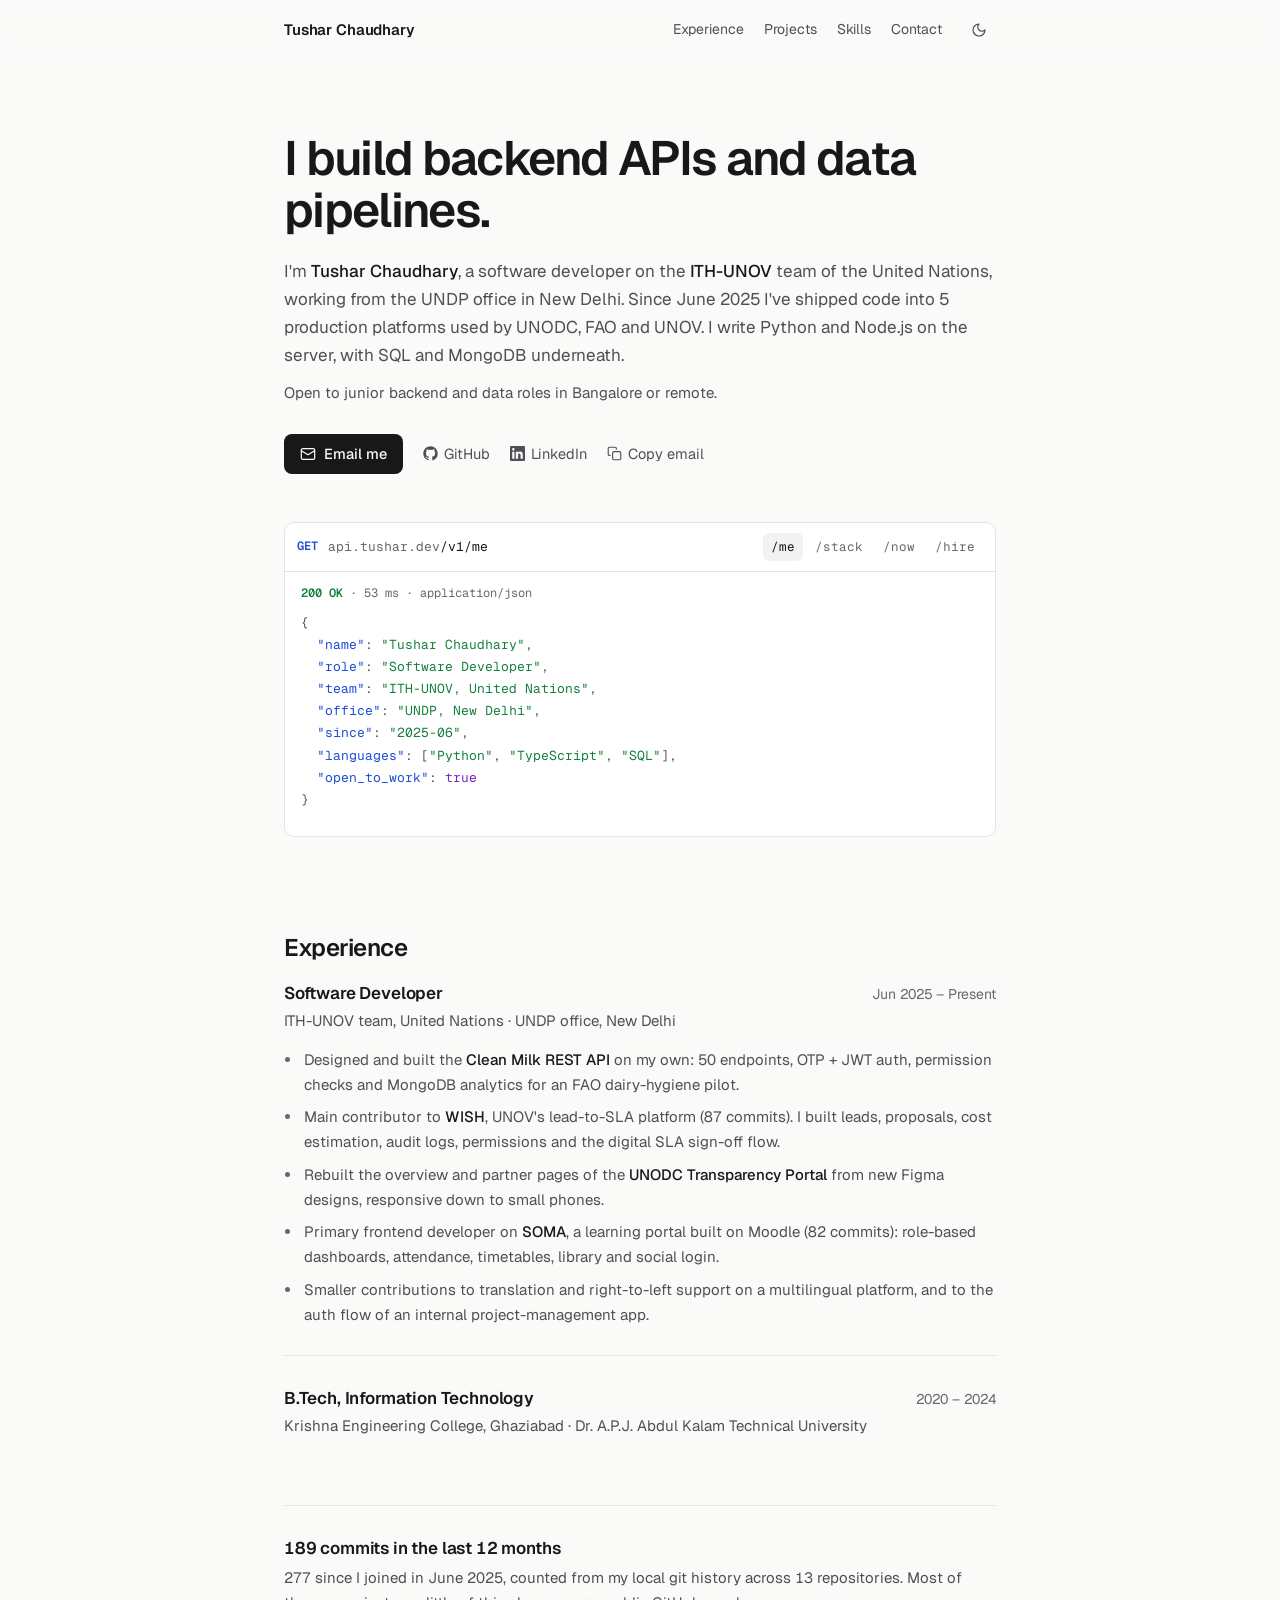
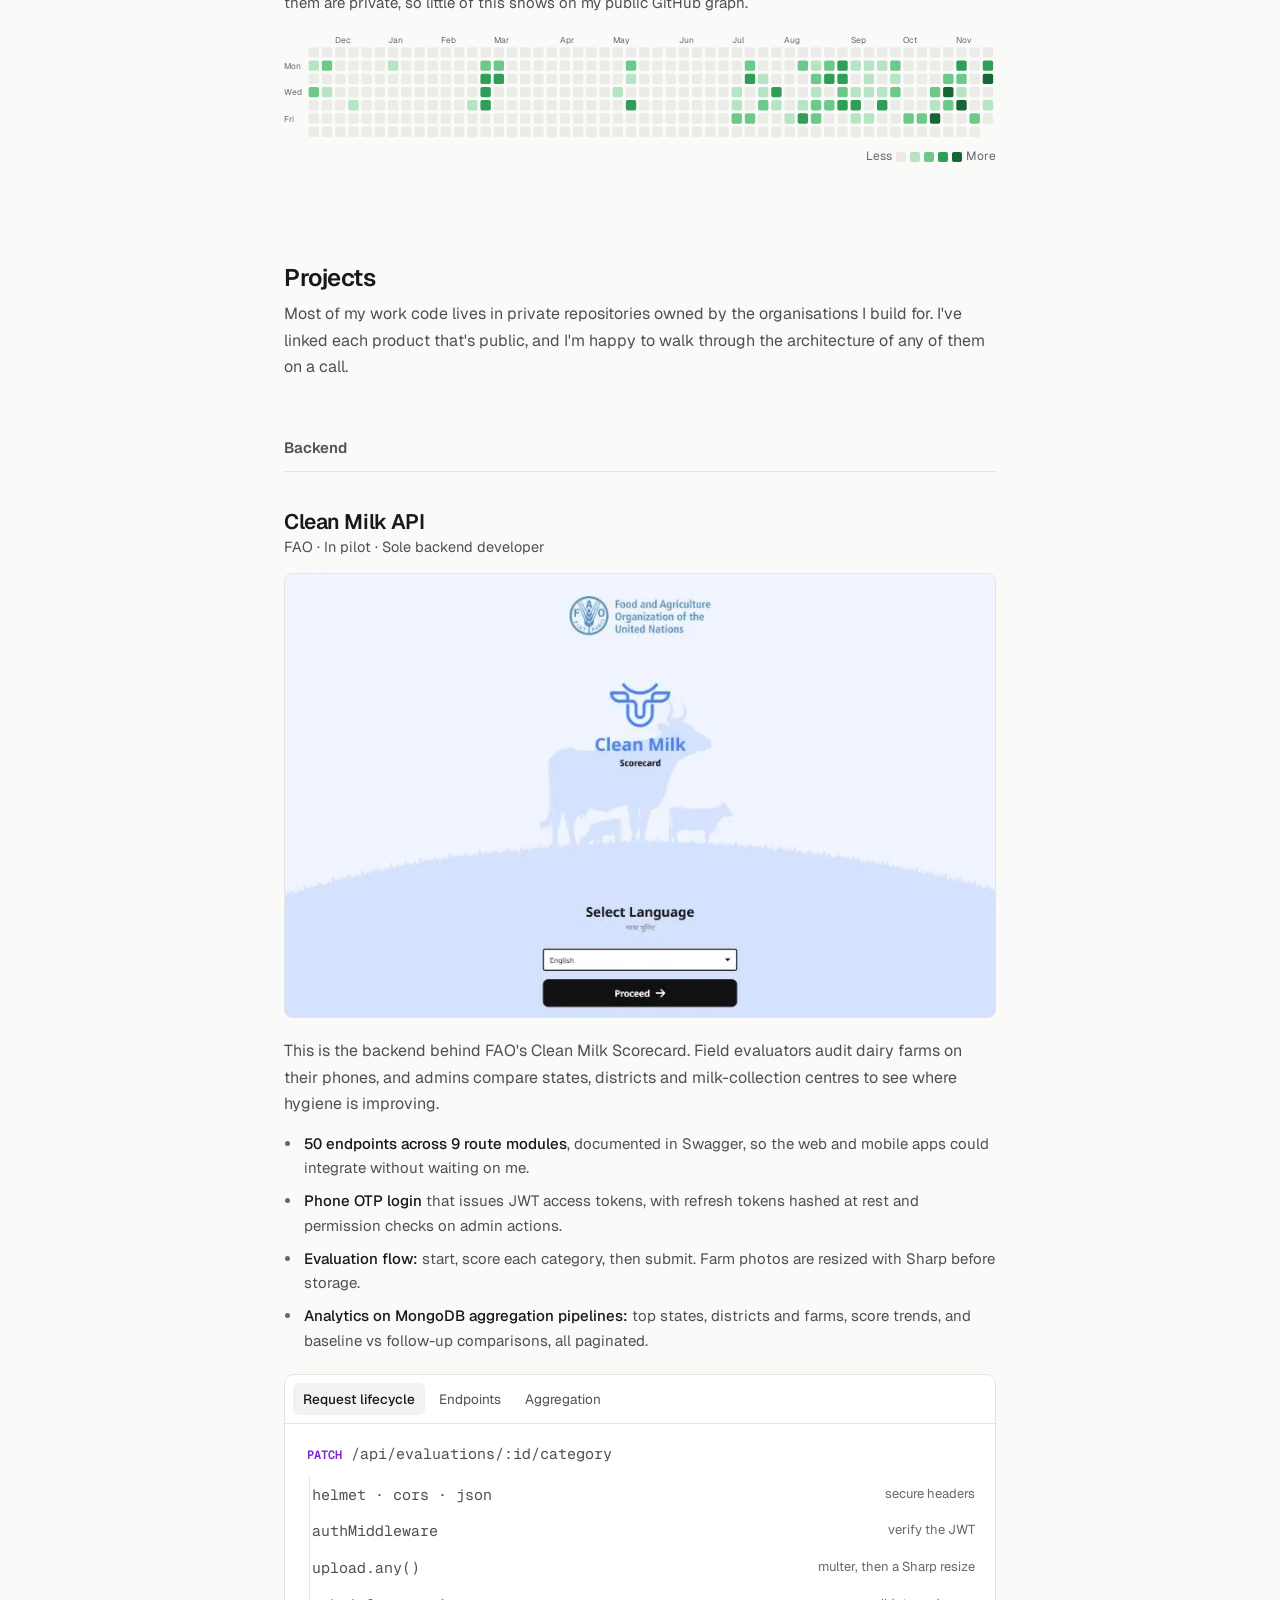
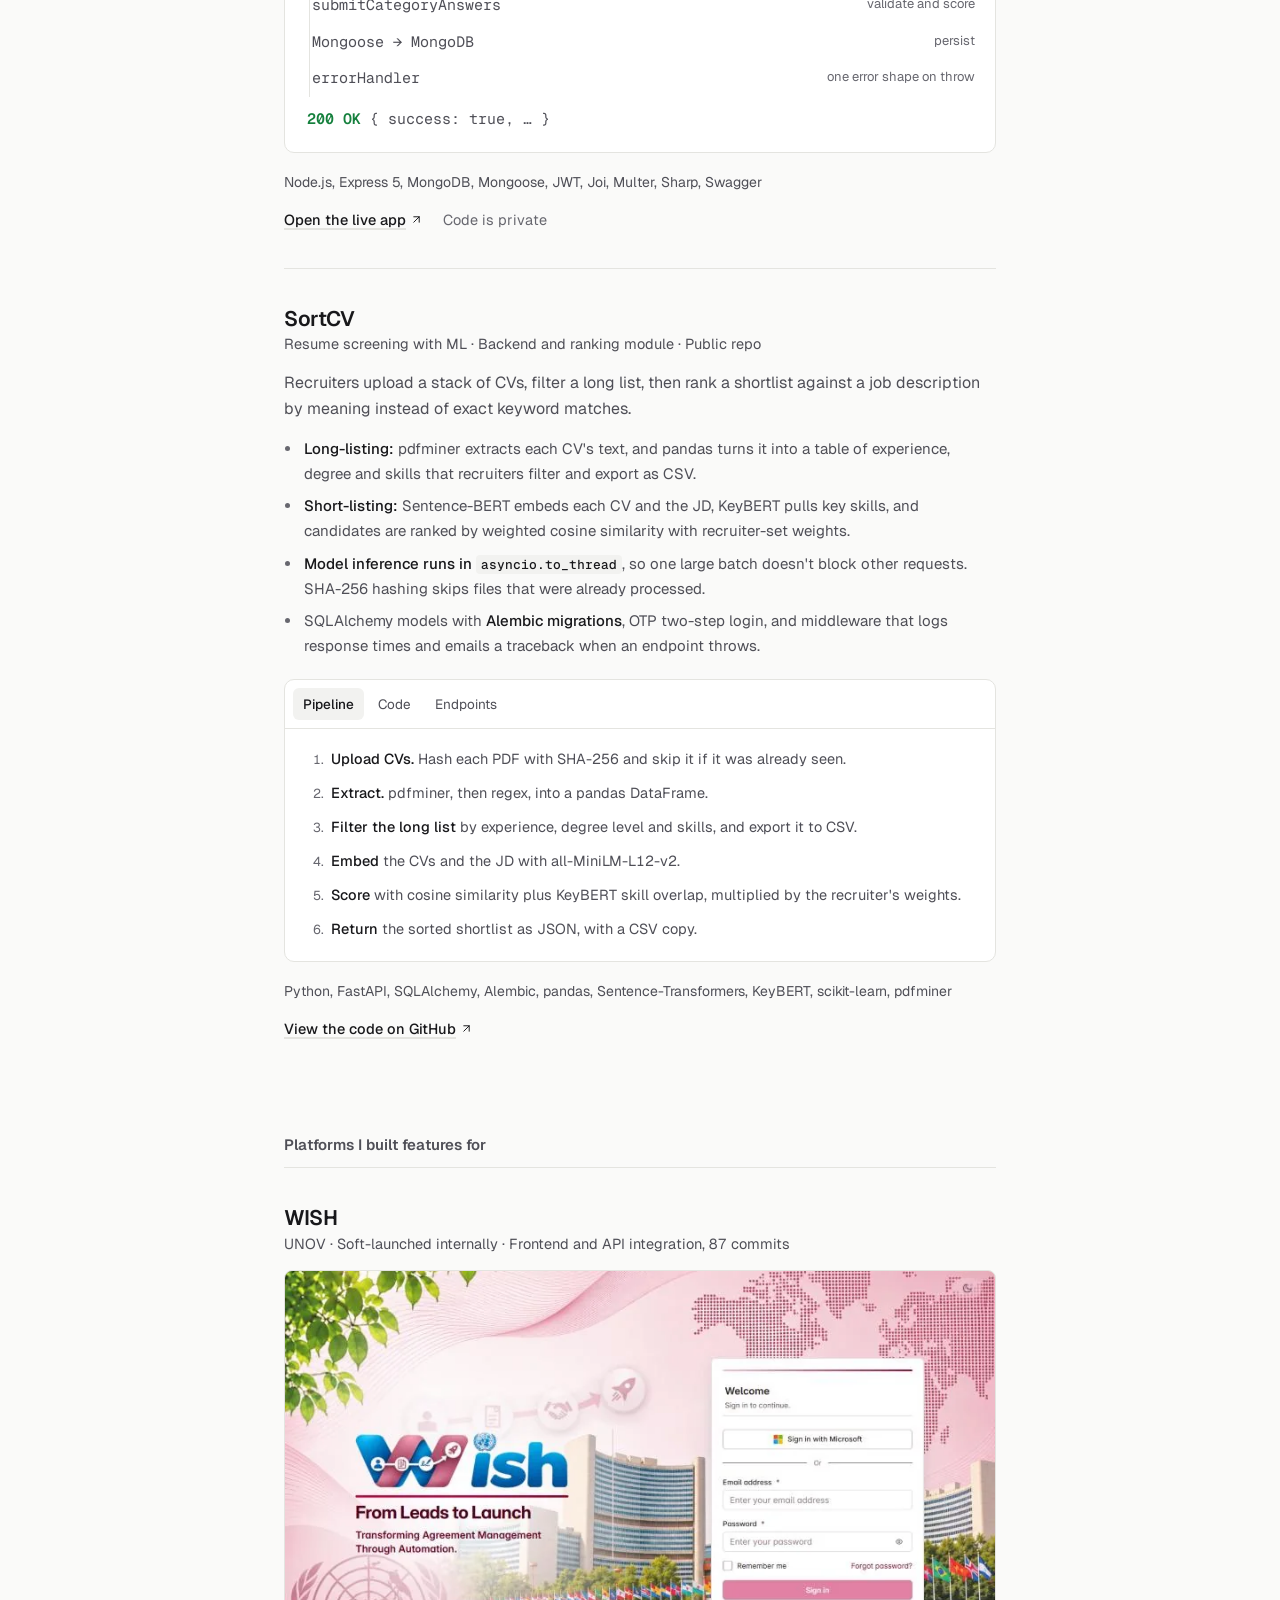
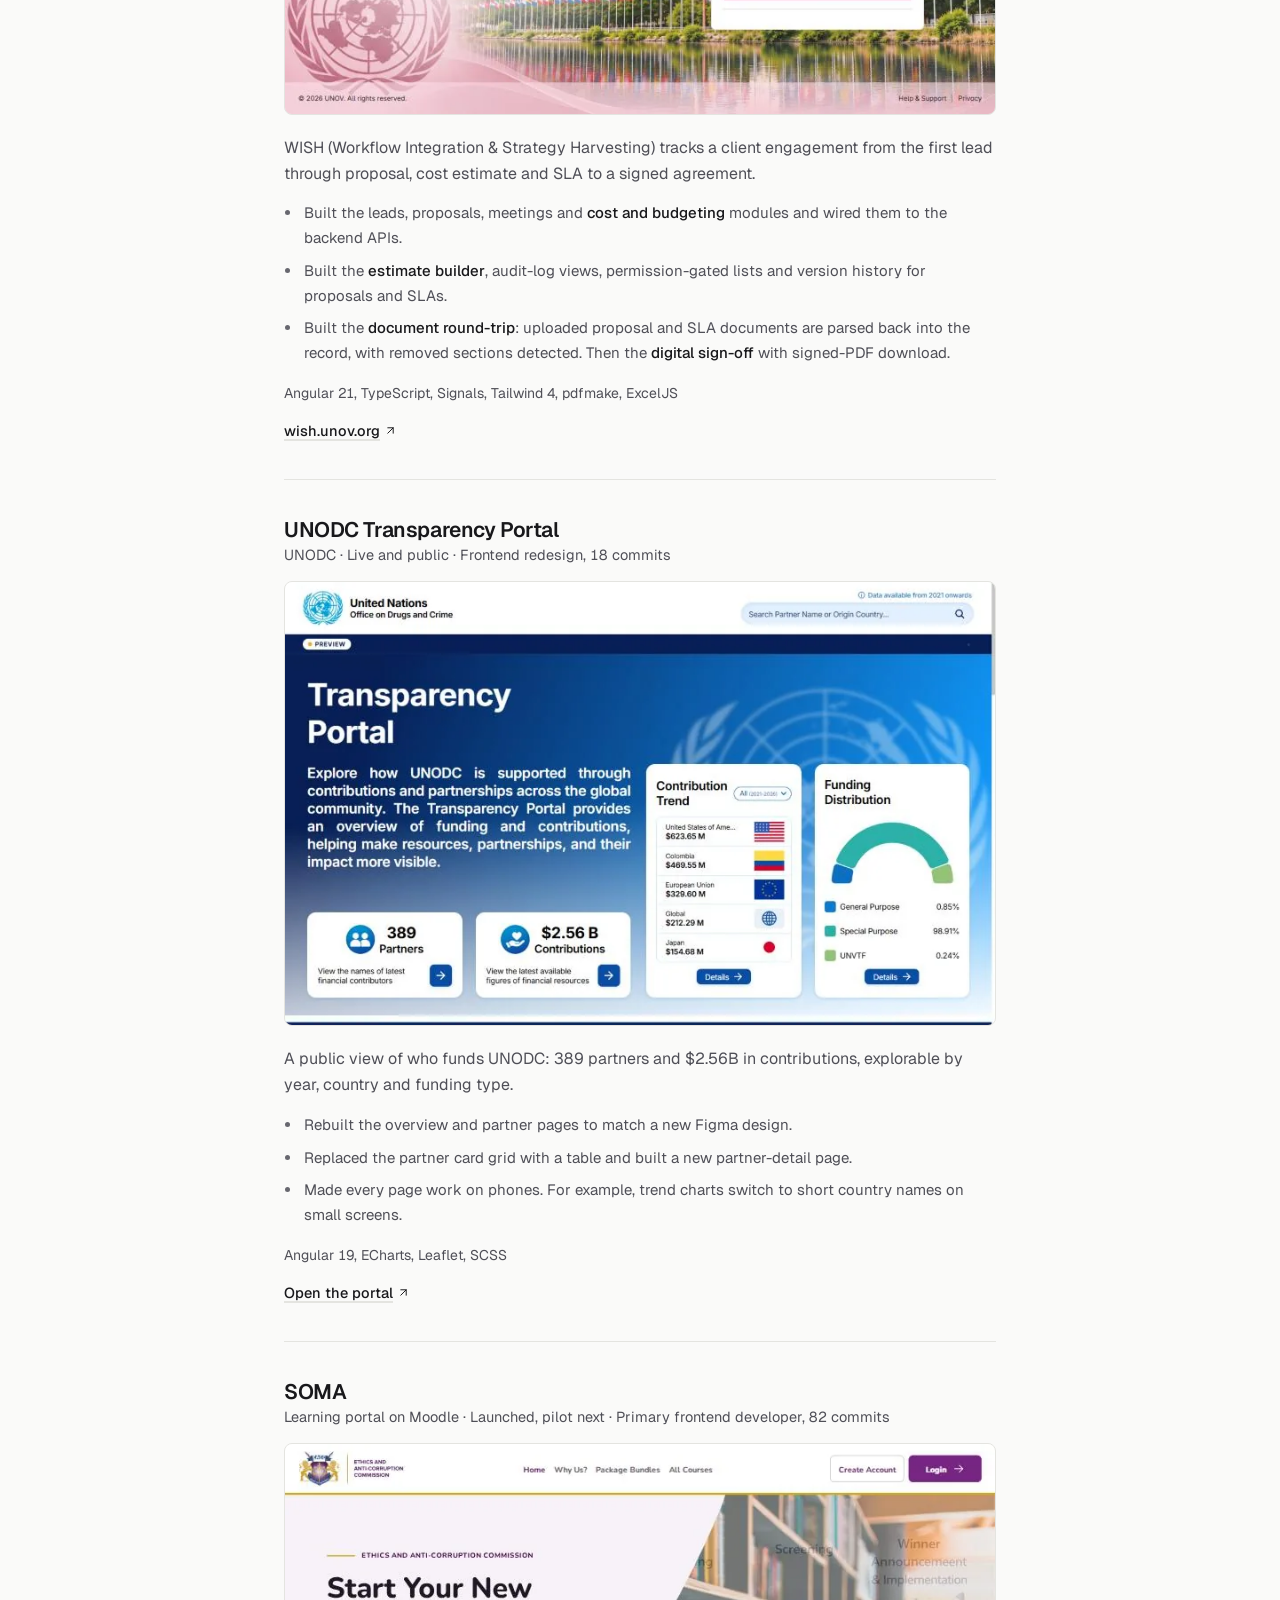
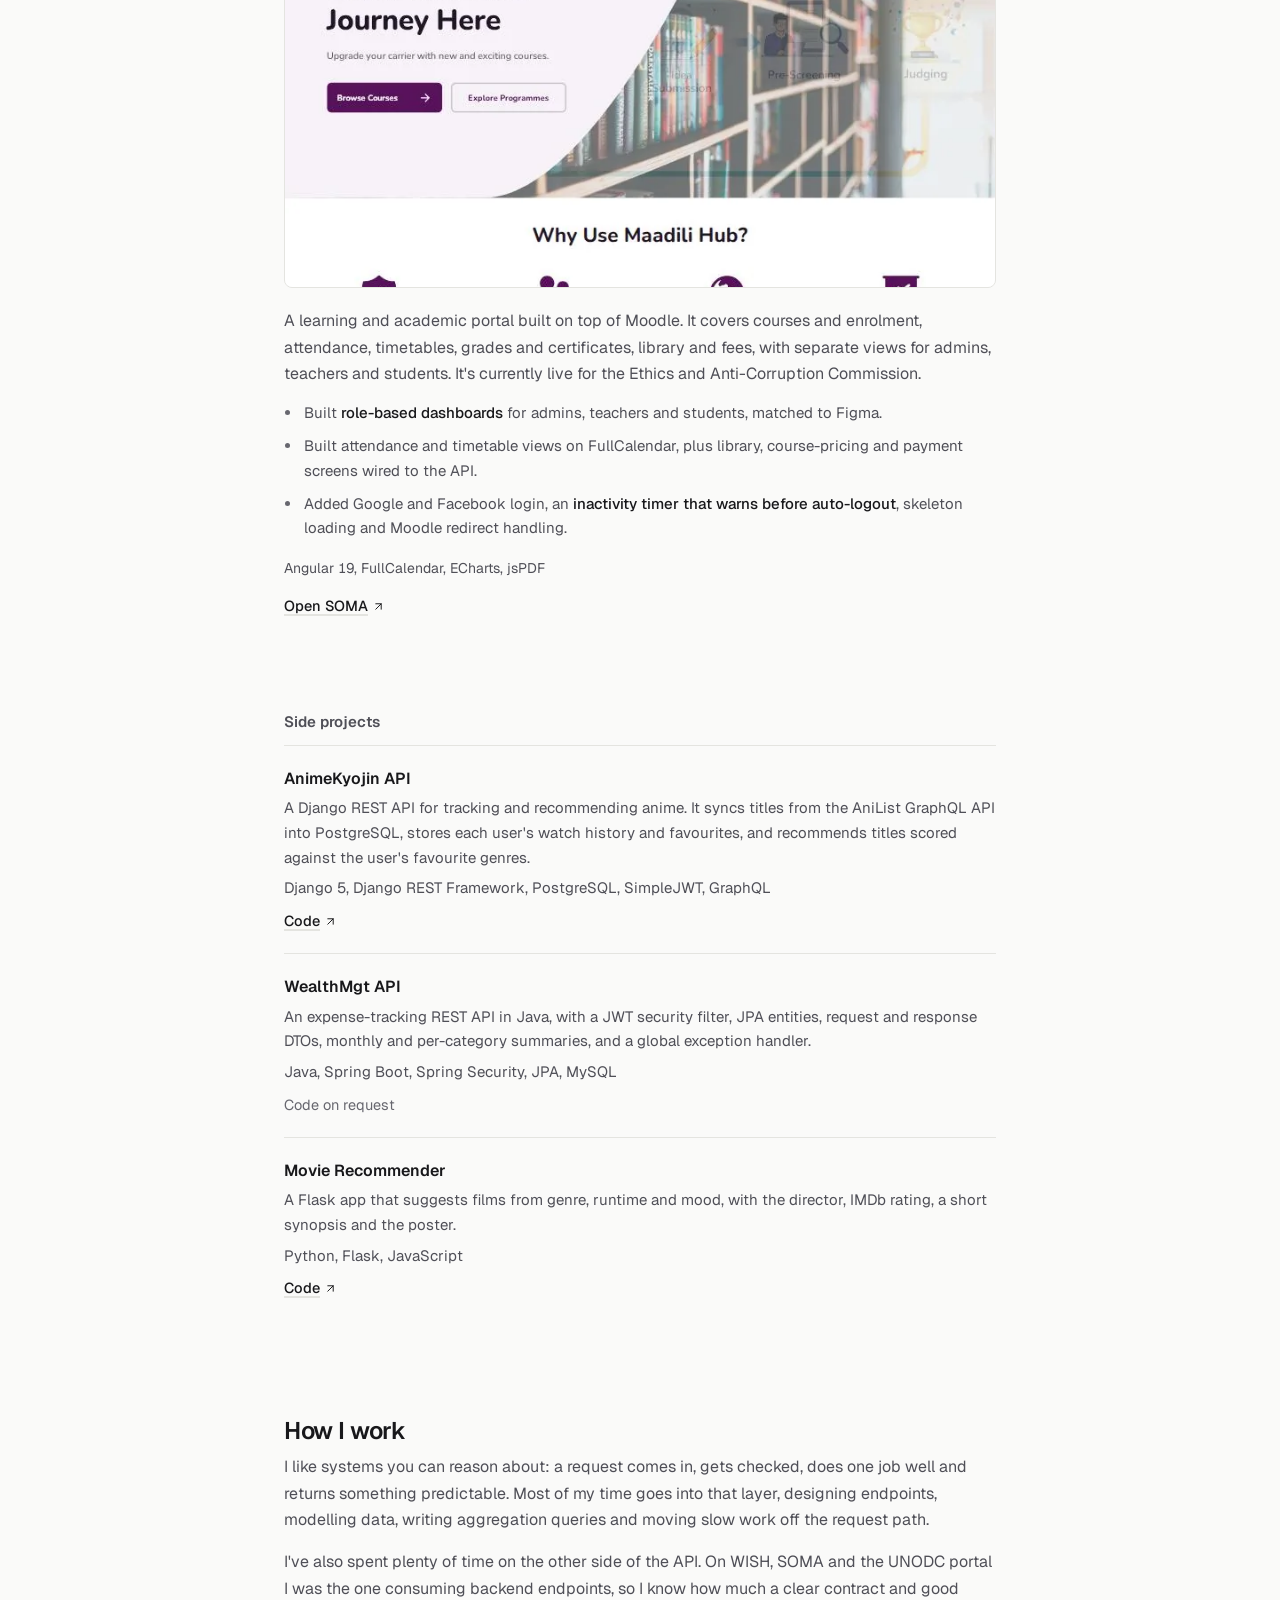
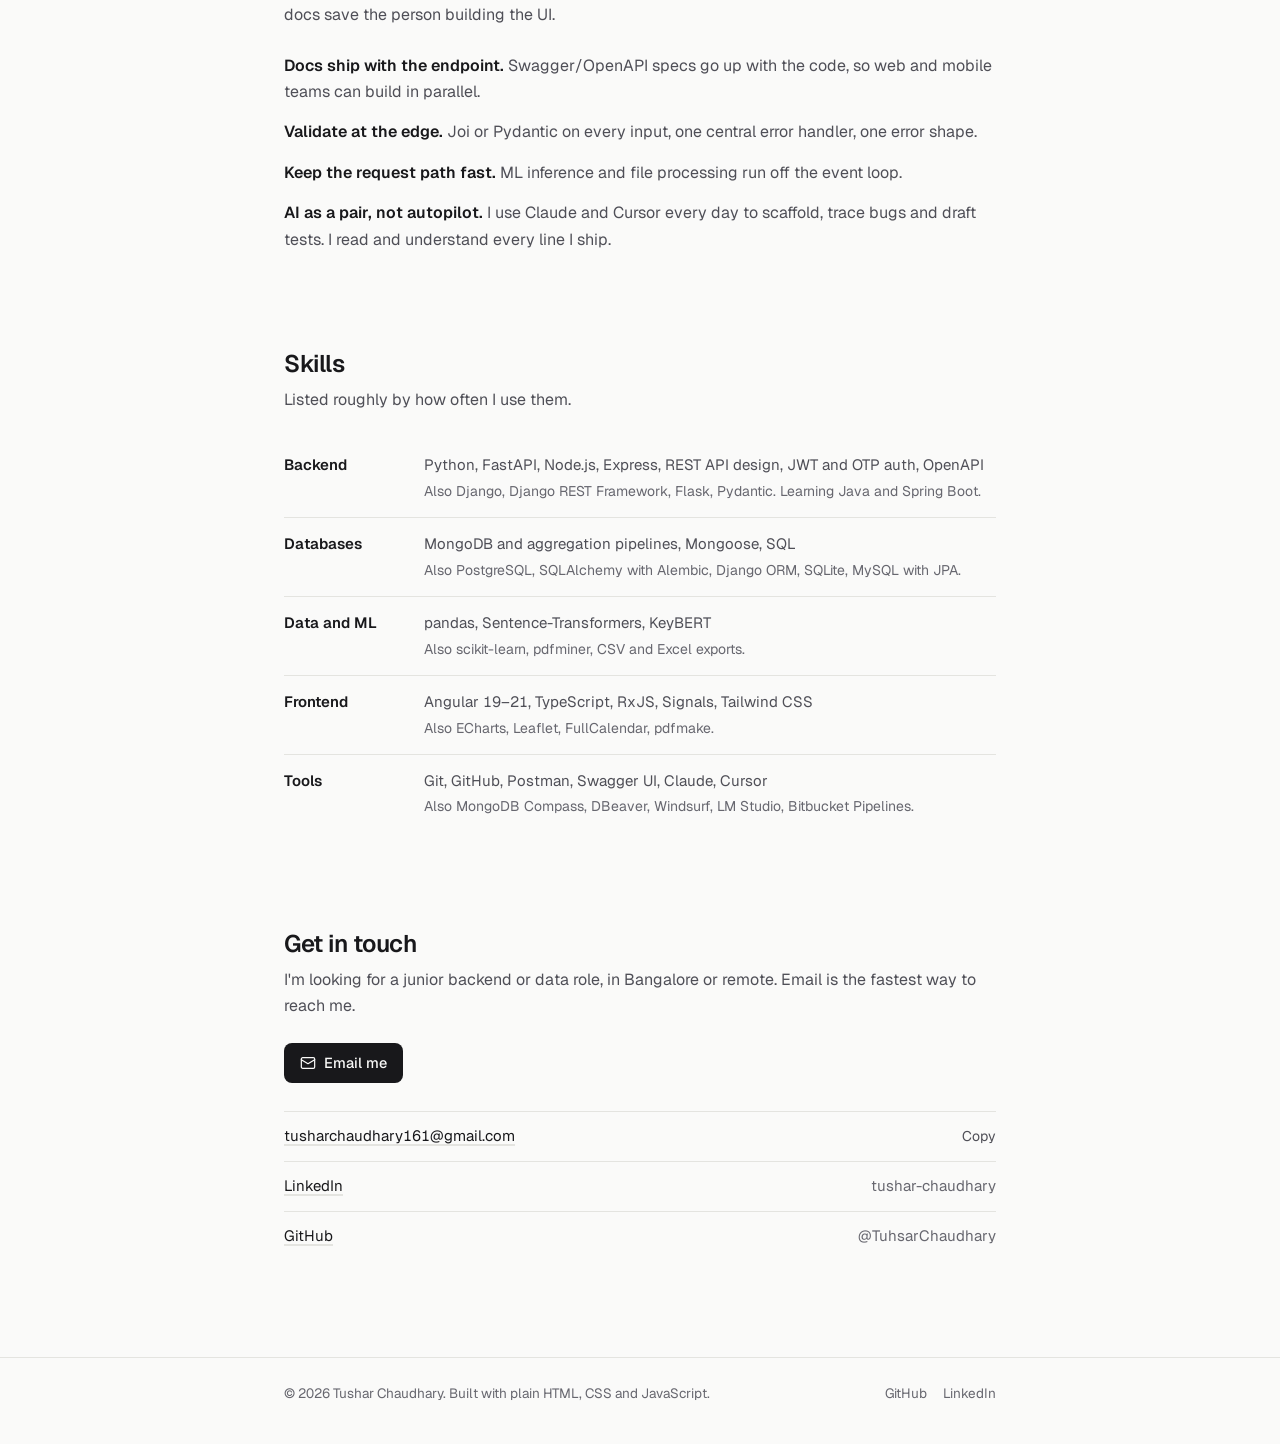
==== commit 28d0e567: "Deslopify portfolio and update work details - Rebuild as a single narrow column: drop the grid backd" ====
--- a/index.html
+++ b/index.html
@@ -1,30 +1,29 @@
 <!DOCTYPE html>
-<html lang="en" class="no-js">
+<html lang="en">
 <head>
     <meta charset="UTF-8">
     <meta name="viewport" content="width=device-width, initial-scale=1.0">
     <title>Tushar Chaudhary · Backend Developer</title>
-    <meta name="description" content="Tushar Chaudhary is a backend developer who builds REST APIs, data pipelines and ML-backed services with Python, Node.js, SQL and MongoDB. His work runs in production at UNODC, FAO and the UN Office at Vienna.">
+    <meta name="description" content="Tushar Chaudhary is a backend developer on the ITH-UNOV team at the United Nations in New Delhi. He builds REST APIs and data pipelines with Python, Node.js, SQL and MongoDB.">
     <meta name="author" content="Tushar Chaudhary">
-    <meta name="theme-color" content="#0a0a0b" media="(prefers-color-scheme: dark)">
-    <meta name="theme-color" content="#fafaf8" media="(prefers-color-scheme: light)">
+    <meta name="theme-color" content="#0b0b0c" media="(prefers-color-scheme: dark)">
+    <meta name="theme-color" content="#fafaf9" media="(prefers-color-scheme: light)">
 
     <meta property="og:type" content="website">
     <meta property="og:title" content="Tushar Chaudhary · Backend Developer">
-    <meta property="og:description" content="REST APIs, data pipelines and ML-backed services. Production work at UNODC, FAO and the UN Office at Vienna.">
+    <meta property="og:description" content="Backend developer at ITH-UNOV (United Nations). REST APIs and data pipelines in production at UNODC, FAO and UNOV.">
     <meta name="twitter:card" content="summary">
 
-    <link rel="icon" href="data:image/svg+xml,%3Csvg xmlns='http://www.w3.org/2000/svg' viewBox='0 0 32 32'%3E%3Crect width='32' height='32' rx='8' fill='%2317171a'/%3E%3Ctext x='16' y='21' text-anchor='middle' font-family='monospace' font-size='14' font-weight='700' fill='%234ade80'%3Etc%3C/text%3E%3C/svg%3E">
+    <link rel="icon" href="data:image/svg+xml,%3Csvg xmlns='http://www.w3.org/2000/svg' viewBox='0 0 32 32'%3E%3Crect width='32' height='32' rx='7' fill='%2318181b'/%3E%3Ctext x='16' y='21' text-anchor='middle' font-family='sans-serif' font-size='14' font-weight='700' fill='%23fafaf9'%3Etc%3C/text%3E%3C/svg%3E">
 
     <link rel="preconnect" href="https://fonts.googleapis.com">
     <link rel="preconnect" href="https://fonts.gstatic.com" crossorigin>
-    <link href="https://fonts.googleapis.com/css2?family=Geist:wght@400;500;600;700&family=Geist+Mono:wght@400;500;600&family=Instrument+Serif:ital@0;1&display=swap" rel="stylesheet">
+    <link href="https://fonts.googleapis.com/css2?family=Geist:wght@400;500;600&family=Geist+Mono:wght@400;600&display=swap" rel="stylesheet">
     <link rel="stylesheet" href="style.css">
 
     <script>
-        // Apply saved theme before paint to avoid a flash.
+        // Apply a saved theme before first paint.
         (function () {
-            document.documentElement.classList.remove('no-js');
             try {
                 var t = localStorage.getItem('theme');
                 if (t === 'light' || t === 'dark') document.documentElement.setAttribute('data-theme', t);
@@ -37,7 +36,8 @@
         "@context": "https://schema.org",
         "@type": "Person",
         "name": "Tushar Chaudhary",
-        "jobTitle": "Backend Developer",
+        "jobTitle": "Software Developer",
+        "worksFor": { "@type": "Organization", "name": "United Nations (ITH-UNOV)" },
         "email": "mailto:tusharchaudhary161@gmail.com",
         "sameAs": [
             "https://github.com/TuhsarChaudhary",
@@ -49,63 +49,31 @@
     </script>
 </head>
 <body>
-    <!-- Icon sprite -->
     <svg width="0" height="0" style="position:absolute" aria-hidden="true">
         <symbol id="i-github" viewBox="0 0 24 24"><path d="M12 .5C5.65.5.5 5.65.5 12a11.5 11.5 0 0 0 7.86 10.92c.58.1.79-.25.79-.56v-2c-3.2.7-3.87-1.37-3.87-1.37-.52-1.33-1.28-1.69-1.28-1.69-1.04-.71.08-.7.08-.7 1.15.08 1.76 1.19 1.76 1.19 1.03 1.76 2.69 1.25 3.35.96.1-.75.4-1.25.73-1.54-2.55-.29-5.24-1.28-5.24-5.69 0-1.26.45-2.29 1.19-3.1-.12-.29-.52-1.46.11-3.05 0 0 .97-.31 3.17 1.18a11 11 0 0 1 5.77 0c2.2-1.49 3.17-1.18 3.17-1.18.63 1.59.23 2.76.11 3.05.74.81 1.19 1.84 1.19 3.1 0 4.42-2.69 5.39-5.25 5.68.41.36.78 1.06.78 2.14v3.17c0 .31.21.67.8.56A11.5 11.5 0 0 0 23.5 12C23.5 5.65 18.35.5 12 .5Z"/></symbol>
         <symbol id="i-linkedin" viewBox="0 0 24 24"><path d="M20.45 20.45h-3.56v-5.57c0-1.33-.02-3.04-1.85-3.04-1.85 0-2.14 1.45-2.14 2.94v5.67H9.35V9h3.41v1.56h.05c.48-.9 1.64-1.85 3.37-1.85 3.6 0 4.27 2.37 4.27 5.46v6.28ZM5.34 7.43a2.06 2.06 0 1 1 0-4.13 2.06 2.06 0 0 1 0 4.13ZM7.12 20.45H3.56V9h3.56v11.45ZM22.22 0H1.77C.79 0 0 .77 0 1.73v20.54C0 23.23.79 24 1.77 24h20.45c.98 0 1.78-.77 1.78-1.73V1.73C24 .77 23.2 0 22.22 0Z"/></symbol>
         <symbol id="i-mail" viewBox="0 0 24 24"><rect x="2" y="4" width="20" height="16" rx="2"/><path d="m22 7-10 6L2 7"/></symbol>
         <symbol id="i-arrow" viewBox="0 0 24 24"><path d="M7 17 17 7M7 7h10v10"/></symbol>
-        <symbol id="i-right" viewBox="0 0 24 24"><path d="M5 12h14M12 5l7 7-7 7"/></symbol>
         <symbol id="i-copy" viewBox="0 0 24 24"><rect x="9" y="9" width="13" height="13" rx="2"/><path d="M5 15H4a2 2 0 0 1-2-2V4a2 2 0 0 1 2-2h9a2 2 0 0 1 2 2v1"/></symbol>
         <symbol id="i-sun" viewBox="0 0 24 24"><circle cx="12" cy="12" r="4"/><path d="M12 2v2M12 20v2M4.93 4.93l1.41 1.41M17.66 17.66l1.41 1.41M2 12h2M20 12h2M6.34 17.66l-1.41 1.41M19.07 4.93l-1.41 1.41"/></symbol>
         <symbol id="i-moon" viewBox="0 0 24 24"><path d="M12 3a6 6 0 0 0 9 9 9 9 0 1 1-9-9Z"/></symbol>
-        <symbol id="i-search" viewBox="0 0 24 24"><circle cx="11" cy="11" r="8"/><path d="m21 21-4.3-4.3"/></symbol>
-        <symbol id="i-phone" viewBox="0 0 24 24"><path d="M22 16.92v3a2 2 0 0 1-2.18 2 19.79 19.79 0 0 1-8.63-3.07 19.5 19.5 0 0 1-6-6 19.79 19.79 0 0 1-3.07-8.67A2 2 0 0 1 4.11 2h3a2 2 0 0 1 2 1.72c.13.96.36 1.9.7 2.81a2 2 0 0 1-.45 2.11L8.09 9.91a16 16 0 0 0 6 6l1.27-1.27a2 2 0 0 1 2.11-.45c.91.34 1.85.57 2.81.7A2 2 0 0 1 22 16.92Z"/></symbol>
-        <symbol id="i-check" viewBox="0 0 24 24"><path d="M20 6 9 17l-5-5"/></symbol>
-        <symbol id="i-lock" viewBox="0 0 24 24"><rect x="3" y="11" width="18" height="11" rx="2"/><path d="M7 11V7a5 5 0 0 1 10 0v4"/></symbol>
-        <symbol id="i-play" viewBox="0 0 24 24"><path d="m6 3 14 9-14 9V3z"/></symbol>
-        <symbol id="i-menu" viewBox="0 0 24 24"><path d="M4 7h16M4 12h16M4 17h16"/></symbol>
-        <symbol id="i-server" viewBox="0 0 24 24"><rect x="2" y="3" width="20" height="7" rx="2"/><rect x="2" y="14" width="20" height="7" rx="2"/><path d="M6 6.5h.01M6 17.5h.01"/></symbol>
-        <symbol id="i-db" viewBox="0 0 24 24"><ellipse cx="12" cy="5" rx="9" ry="3"/><path d="M3 5v14a9 3 0 0 0 18 0V5"/><path d="M3 12a9 3 0 0 0 18 0"/></symbol>
-        <symbol id="i-chart" viewBox="0 0 24 24"><path d="M3 3v18h18"/><path d="m7 15 4-4 3 3 5-6"/></symbol>
-        <symbol id="i-layout" viewBox="0 0 24 24"><rect x="3" y="3" width="18" height="18" rx="2"/><path d="M3 9h18M9 21V9"/></symbol>
-        <symbol id="i-terminal" viewBox="0 0 24 24"><path d="m4 17 6-6-6-6M12 19h8"/></symbol>
-        <symbol id="i-user" viewBox="0 0 24 24"><circle cx="12" cy="8" r="4"/><path d="M4 21a8 8 0 0 1 16 0"/></symbol>
-        <symbol id="i-briefcase" viewBox="0 0 24 24"><rect x="2" y="7" width="20" height="14" rx="2"/><path d="M16 7V5a2 2 0 0 0-2-2h-4a2 2 0 0 0-2 2v2"/></symbol>
-        <symbol id="i-layers" viewBox="0 0 24 24"><path d="m12 2 10 5-10 5L2 7l10-5z"/><path d="m2 17 10 5 10-5M2 12l10 5 10-5"/></symbol>
     </svg>
 
     <a class="skip-link" href="#main">Skip to content</a>
-    <div class="backdrop" aria-hidden="true"></div>
-
-    <!-- Nav -->
+
     <header class="nav" id="nav">
         <div class="container nav-inner">
-            <a href="#top" class="brand" aria-label="Tushar Chaudhary, back to top">
-                <span class="brand-mark">tc</span>
-                <span class="brand-name">Tushar Chaudhary</span>
-            </a>
+            <a href="#top" class="brand">Tushar Chaudhary</a>
             <nav class="nav-links" id="navLinks" aria-label="Primary">
-                <a href="#about">About</a>
-                <a href="#experience">Experience</a>
+                <a href="#experience" class="hide-sm">Experience</a>
                 <a href="#projects">Projects</a>
-                <a href="#stack">Stack</a>
+                <a href="#skills" class="hide-sm">Skills</a>
                 <a href="#contact">Contact</a>
             </nav>
-            <div class="nav-actions">
-                <button class="search-btn" id="paletteBtn" aria-label="Open command menu" aria-haspopup="dialog">
-                    <svg class="icon"><use href="#i-search"/></svg>
-                    <span class="search-label">Search</span>
-                    <kbd><span class="mod-key">Ctrl</span> K</kbd>
-                </button>
-                <button class="icon-btn theme-toggle" id="themeBtn" aria-label="Toggle colour theme">
-                    <svg class="icon moon"><use href="#i-moon"/></svg>
-                    <svg class="icon sun"><use href="#i-sun"/></svg>
-                </button>
-                <button class="icon-btn menu-btn" id="menuBtn" aria-label="Open menu" aria-expanded="false" aria-controls="navLinks">
-                    <svg class="icon"><use href="#i-menu"/></svg>
-                </button>
-            </div>
+            <button class="theme-toggle" id="themeBtn" aria-label="Toggle colour theme">
+                <svg class="icon moon"><use href="#i-moon"/></svg>
+                <svg class="icon sun"><use href="#i-sun"/></svg>
+            </button>
         </div>
     </header>
 
@@ -113,124 +81,41 @@
         <!-- Hero -->
         <section class="hero" id="top">
             <div class="container">
-                <div class="hero-grid">
-                    <div class="hero-copy">
-                        <div class="status-pill">
-                            <span class="pulse" aria-hidden="true"></span>
-                            Open to backend &amp; data roles<span class="pill-extra"> · Bangalore or remote</span>
-                        </div>
-                        <h1>I build the <span class="serif">APIs</span> and data pipelines behind real products.</h1>
-                        <p class="hero-lede">
-                            I'm <strong>Tushar Chaudhary</strong>, a backend-focused developer in India. Since 2025 I've shipped code into five production platforms, including tools used by <strong>UNODC</strong>, <strong>FAO</strong> and the <strong>UN Office at Vienna</strong>. I write Python and Node.js on the server and SQL and MongoDB underneath. I also know enough Angular to understand what a frontend needs from an API.
-                        </p>
-                        <div class="hero-cta">
-                            <a href="#projects" class="btn btn-primary">
-                                See my work
-                                <svg class="icon"><use href="#i-right"/></svg>
-                            </a>
-                            <button class="btn btn-ghost" data-copy-email>
-                                <svg class="icon"><use href="#i-copy"/></svg>
-                                Copy email
-                            </button>
-                            <a href="https://github.com/TuhsarChaudhary" target="_blank" rel="noopener" class="btn btn-ghost btn-icon" aria-label="GitHub profile">
-                                <svg class="icon icon-fill"><use href="#i-github"/></svg>
-                            </a>
-                            <a href="https://www.linkedin.com/in/tushar-chaudhary-635781203/" target="_blank" rel="noopener" class="btn btn-ghost btn-icon" aria-label="LinkedIn profile">
-                                <svg class="icon icon-fill"><use href="#i-linkedin"/></svg>
-                            </a>
-                        </div>
-                    </div>
-
-                    <!-- API console -->
-                    <div class="console" aria-label="Interactive API console about Tushar">
-                        <div class="console-bar">
-                            <span class="method m-get">GET</span>
-                            <span class="console-url" id="consoleUrl"><span class="host">api.tushar.dev</span>/v1/me</span>
-                            <button class="send-btn" id="consoleSend" aria-label="Send request again">
-                                <svg class="icon icon-fill"><use href="#i-play"/></svg>
-                                Send
-                            </button>
-                        </div>
+                <h1>I build backend APIs and data pipelines.</h1>
+                <p class="lede">
+                    I'm <strong>Tushar Chaudhary</strong>, a software developer on the <strong>ITH-UNOV</strong> team of the United Nations, working from the UNDP office in New Delhi. Since June 2025 I've shipped code into 5 production platforms used by UNODC, FAO and UNOV. I write Python and Node.js on the server, with SQL and MongoDB underneath.
+                </p>
+                <p class="availability">Open to junior backend and data roles in Bangalore or remote.</p>
+                <div class="actions">
+                    <a href="mailto:tusharchaudhary161@gmail.com" class="btn">
+                        <svg class="icon"><use href="#i-mail"/></svg>
+                        Email me
+                    </a>
+                    <a href="https://github.com/TuhsarChaudhary" target="_blank" rel="noopener" class="plain-link">
+                        <svg class="icon icon-fill"><use href="#i-github"/></svg>GitHub
+                    </a>
+                    <a href="https://www.linkedin.com/in/tushar-chaudhary-635781203/" target="_blank" rel="noopener" class="plain-link">
+                        <svg class="icon icon-fill"><use href="#i-linkedin"/></svg>LinkedIn
+                    </a>
+                    <button class="plain-link" data-copy-email>
+                        <svg class="icon"><use href="#i-copy"/></svg>Copy email
+                    </button>
+                </div>
+
+                <!-- API console -->
+                <div class="console" aria-label="Small API console with facts about Tushar">
+                    <div class="console-bar">
+                        <span class="method m-get">GET</span>
+                        <span class="console-url" id="consoleUrl"><span class="host">api.tushar.dev</span>/v1/me</span>
                         <div class="console-tabs" role="tablist" aria-label="Endpoints">
                             <button class="console-tab" role="tab" aria-selected="true" data-endpoint="me">/me</button>
                             <button class="console-tab" role="tab" aria-selected="false" data-endpoint="stack">/stack</button>
                             <button class="console-tab" role="tab" aria-selected="false" data-endpoint="now">/now</button>
                             <button class="console-tab" role="tab" aria-selected="false" data-endpoint="hire">/hire</button>
                         </div>
-                        <div class="console-meta" aria-live="polite">
-                            <span><span class="ok" id="consoleStatus">200 OK</span></span>
-                            <span id="consoleTime">38 ms</span>
-                            <span>application/json</span>
-                        </div>
-                        <pre class="console-body" id="consoleBody"></pre>
-                    </div>
-                </div>
-
-                <div class="stats reveal" role="list">
-                    <div class="stat" role="listitem">
-                        <div class="stat-num"><span data-count="5">5</span></div>
-                        <div class="stat-label">production platforms I've shipped code into</div>
-                    </div>
-                    <div class="stat" role="listitem">
-                        <div class="stat-num"><span data-count="50">50</span><sup>+</sup></div>
-                        <div class="stat-label">REST endpoints I designed and built</div>
-                    </div>
-                    <div class="stat" role="listitem">
-                        <div class="stat-num"><span data-count="277">277</span></div>
-                        <div class="stat-label">commits since Aug 2025, mostly in private repos</div>
-                    </div>
-                    <div class="stat" role="listitem">
-                        <div class="stat-num"><span data-count="3">3</span></div>
-                        <div class="stat-label">UN entities using my work: UNOV, FAO, UNODC</div>
-                    </div>
-                </div>
-            </div>
-        </section>
-
-        <!-- About -->
-        <section class="section" id="about">
-            <div class="container">
-                <div class="section-head reveal">
-                    <div class="route"><span class="method m-get">GET</span><span class="path">/about</span></div>
-                    <h2>Backend first, with <span class="serif">frontend empathy</span>.</h2>
-                </div>
-                <div class="about-grid">
-                    <div class="about-copy reveal">
-                        <p>I got into backend work because I like systems you can reason about. A request comes in, gets checked, does one job well and returns something predictable. Most of my time goes into that layer: <strong>designing endpoints, modelling data, writing aggregation queries and moving slow work off the request path</strong>.</p>
-                        <p>I've also spent plenty of time on the other side of the API. On WISH, SOMA and the UNODC portal I was the one consuming backend endpoints. So I know how much a clear contract, a consistent error shape and good docs save the person building the UI.</p>
-                        <p>I use <strong>Claude and Cursor every day</strong> to scaffold code, read unfamiliar codebases, draft tests and review diffs. I still read and understand every line I ship.</p>
-                        <p><strong>Education:</strong> B.Tech in Information Technology, Krishna Engineering College, Ghaziabad (AKTU), 2020–2024.</p>
-                    </div>
-                    <div class="principles">
-                        <div class="principle reveal">
-                            <span class="principle-num">01</span>
-                            <div>
-                                <h3>Contract first</h3>
-                                <p>Swagger/OpenAPI docs ship with the endpoint, so web and mobile teams can build in parallel instead of waiting on me.</p>
-                            </div>
-                        </div>
-                        <div class="principle reveal">
-                            <span class="principle-num">02</span>
-                            <div>
-                                <h3>Validate at the edge</h3>
-                                <p>Joi or Pydantic schemas on every input, one central error handler and one error shape across the API.</p>
-                            </div>
-                        </div>
-                        <div class="principle reveal">
-                            <span class="principle-num">03</span>
-                            <div>
-                                <h3>Keep the request path fast</h3>
-                                <p>ML inference, file processing and other heavy work run off the event loop, so one big job doesn't stall everyone else.</p>
-                            </div>
-                        </div>
-                        <div class="principle reveal">
-                            <span class="principle-num">04</span>
-                            <div>
-                                <h3>Leave it readable</h3>
-                                <p>Routes, services and repositories in separate layers, small modules, and commit messages that say why.</p>
-                            </div>
-                        </div>
-                    </div>
+                    </div>
+                    <div class="console-meta" aria-live="polite"><span class="ok">200 OK</span> · <span id="consoleTime">38 ms</span> · application/json</div>
+                    <pre class="console-body" id="consoleBody"></pre>
                 </div>
             </div>
         </section>
@@ -238,58 +123,44 @@
         <!-- Experience -->
         <section class="section" id="experience">
             <div class="container">
-                <div class="section-head reveal">
-                    <div class="route"><span class="method m-get">GET</span><span class="path">/experience</span></div>
-                    <h2>Where I've been <span class="serif">shipping</span>.</h2>
-                </div>
-
-                <div class="timeline">
-                    <article class="job reveal">
-                        <div class="job-when">
-                            2025 — Present
-                            <div class="now">Current</div>
-                        </div>
-                        <div>
-                            <h3>Software Developer</h3>
-                            <p class="job-org">Product team building platforms for UN agencies and programmes</p>
-                            <ul>
-                                <li>Designed and built the <strong>Clean Milk REST API</strong> on my own: 40+ endpoints, OTP + JWT auth, role permissions and MongoDB analytics for an FAO dairy-hygiene pilot.</li>
-                                <li>Main contributor to <strong>WISH</strong>, UNOV's lead-to-SLA platform (87 commits). I built leads, proposals, cost estimation, audit logs, permissions and the digital SLA sign-off flow.</li>
-                                <li>Rebuilt the overview and partner pages of the <strong>UNODC Transparency Portal</strong> from new Figma designs, responsive down to small phones.</li>
-                                <li>Primary frontend developer on <strong>SOMA</strong>, a Moodle-backed academic portal. I built role-based dashboards, attendance, timetables, the library module and social login.</li>
-                                <li>Smaller contributions to translation/RTL support on a multilingual platform and to the auth flow of an internal project-management app.</li>
-                            </ul>
-                        </div>
-                    </article>
-                    <article class="job reveal">
-                        <div class="job-when">2020 — 2024</div>
-                        <div>
-                            <h3>B.Tech, Information Technology</h3>
-                            <p class="job-org">Krishna Engineering College, Ghaziabad · Dr. A.P.J. Abdul Kalam Technical University</p>
-                            <ul>
-                                <li>This is where I picked up Python, SQL and data structures, and started building side projects in Django and Flask.</li>
-                            </ul>
-                        </div>
-                    </article>
-                </div>
-
-                <div class="activity reveal">
-                    <div class="activity-head">
-                        <div>
-                            <h3>Commit activity across 13 repositories</h3>
-                            <p>Every commit I've authored since Aug 2025, counted from local git history. Most of these repos are private, so very little of this shows on my public GitHub graph.</p>
-                        </div>
-                        <div class="legend" aria-hidden="true">
-                            Less
-                            <i style="background:var(--heat-0)"></i>
-                            <i style="background:var(--heat-1)"></i>
-                            <i style="background:var(--heat-2)"></i>
-                            <i style="background:var(--heat-3)"></i>
-                            <i style="background:var(--heat-4)"></i>
-                            More
-                        </div>
-                    </div>
-                    <svg class="heatmap" id="heatmap" role="img" aria-label="Commit heatmap: 277 commits between August 2025 and November 2026"></svg>
+                <h2>Experience</h2>
+
+                <article class="role">
+                    <div class="role-head">
+                        <h3>Software Developer</h3>
+                        <span class="role-when">Jun 2025 – Present</span>
+                    </div>
+                    <p class="role-org">ITH-UNOV team, United Nations · UNDP office, New Delhi</p>
+                    <ul>
+                        <li>Designed and built the <strong>Clean Milk REST API</strong> on my own: 50 endpoints, OTP + JWT auth, permission checks and MongoDB analytics for an FAO dairy-hygiene pilot.</li>
+                        <li>Main contributor to <strong>WISH</strong>, UNOV's lead-to-SLA platform (87 commits). I built leads, proposals, cost estimation, audit logs, permissions and the digital SLA sign-off flow.</li>
+                        <li>Rebuilt the overview and partner pages of the <strong>UNODC Transparency Portal</strong> from new Figma designs, responsive down to small phones.</li>
+                        <li>Primary frontend developer on <strong>SOMA</strong>, a learning portal built on Moodle (82 commits): role-based dashboards, attendance, timetables, library and social login.</li>
+                        <li>Smaller contributions to translation and right-to-left support on a multilingual platform, and to the auth flow of an internal project-management app.</li>
+                    </ul>
+                </article>
+
+                <article class="role">
+                    <div class="role-head">
+                        <h3>B.Tech, Information Technology</h3>
+                        <span class="role-when">2020 – 2024</span>
+                    </div>
+                    <p class="role-org">Krishna Engineering College, Ghaziabad · Dr. A.P.J. Abdul Kalam Technical University</p>
+                </article>
+
+                <div class="activity">
+                    <h3>189 commits in the last 12 months</h3>
+                    <p>277 since I joined in June 2025, counted from my local git history across 13 repositories. Most of them are private, so little of this shows on my public GitHub graph.</p>
+                    <svg class="heatmap" id="heatmap" role="img" aria-label="Commit heatmap for the last 12 months"></svg>
+                    <div class="heat-legend" aria-hidden="true">
+                        Less
+                        <i style="background:var(--heat-0)"></i>
+                        <i style="background:var(--heat-1)"></i>
+                        <i style="background:var(--heat-2)"></i>
+                        <i style="background:var(--heat-3)"></i>
+                        <i style="background:var(--heat-4)"></i>
+                        More
+                    </div>
                 </div>
             </div>
         </section>
@@ -297,87 +168,56 @@
         <!-- Projects -->
         <section class="section" id="projects">
             <div class="container">
-                <div class="projects-toolbar">
-                    <div class="section-head reveal" style="margin-bottom:0">
-                        <div class="route"><span class="method m-get">GET</span><span class="path">/projects?sort=impact</span></div>
-                        <h2>Things I've <span class="serif">built and shipped</span>.</h2>
-                        <p class="section-sub">Backend case studies first, then the production platforms I've worked on, then side projects.</p>
-                    </div>
-                    <div class="filters reveal" role="group" aria-label="Filter projects">
-                        <button class="filter" data-filter="all" aria-pressed="true">All<span class="count"></span></button>
-                        <button class="filter" data-filter="backend" aria-pressed="false">Backend<span class="count"></span></button>
-                        <button class="filter" data-filter="platform" aria-pressed="false">Platforms<span class="count"></span></button>
-                        <button class="filter" data-filter="side" aria-pressed="false">Side<span class="pill-extra"> projects</span><span class="count"></span></button>
-                    </div>
-                </div>
-
-                <div class="private-note reveal">
-                    <svg class="icon"><use href="#i-lock"/></svg>
-                    <span>Most of my professional code belongs to the organisations I build for and lives in <strong>private repositories</strong>. Live links are included where the product is public. I'm happy to walk through the architecture and decisions behind any of them on a call.</span>
-                </div>
-
-                <div class="project-list">
-                    <div class="group-label" data-group="backend">Backend case studies</div>
-
-                    <!-- Clean Milk API -->
-                    <article class="project case reveal" id="clean-milk" data-cat="backend">
-                        <div class="case-body">
-                            <div class="p-meta">
-                                <span class="badge badge-pilot">In pilot</span>
-                                <span class="badge">FAO</span>
-                                <span class="badge">Sole backend dev</span>
-                            </div>
-                            <h3>Clean Milk API</h3>
-                            <p class="p-role">Node.js · Express · MongoDB</p>
-                            <p class="p-summary">This is the backend behind a dairy-hygiene scorecard. Field evaluators audit farms on their phones, and admins compare states, districts and milk-collection centres to see where hygiene is improving.</p>
-                            <ul class="p-points">
-                                <li><strong>9 route modules and 40+ endpoints</strong>, all documented in Swagger, so the web and mobile apps could integrate without waiting on me.</li>
-                                <li><strong>Phone OTP login</strong> that issues JWT access tokens, with refresh tokens hashed at rest. JWT checks run on every protected router, plus permission checks on admin actions.</li>
-                                <li><strong>Evaluation workflow:</strong> start, score each category, then submit. Farm photos are resized with Sharp before storage.</li>
-                                <li><strong>Analytics built on aggregation pipelines:</strong> top states, districts and farms, score trends, and baseline vs follow-up comparisons, all paginated.</li>
-                                <li>Joi validation, Helmet, rate-limited OTP endpoints and one global error handler. I also shipped features in the admin web app: evaluation views, admin-only deletes and infinite-scroll lists.</li>
+                <h2>Projects</h2>
+                <p class="section-intro">Most of my work code lives in private repositories owned by the organisations I build for. I've linked each product that's public, and I'm happy to walk through the architecture of any of them on a call.</p>
+
+                <h3 class="subhead">Backend</h3>
+
+                <!-- Clean Milk API -->
+                <article class="project" id="clean-milk">
+                    <h3>Clean Milk API</h3>
+                    <p class="project-meta">FAO · In pilot · Sole backend developer</p>
+                    <figure class="shot"><img src="assets/projects/clean-milk.webp" alt="Clean Milk Scorecard start screen with the FAO logo and a language picker" width="800" height="500" loading="lazy"></figure>
+                    <p>This is the backend behind FAO's Clean Milk Scorecard. Field evaluators audit dairy farms on their phones, and admins compare states, districts and milk-collection centres to see where hygiene is improving.</p>
+                    <ul>
+                        <li><strong>50 endpoints across 9 route modules</strong>, documented in Swagger, so the web and mobile apps could integrate without waiting on me.</li>
+                        <li><strong>Phone OTP login</strong> that issues JWT access tokens, with refresh tokens hashed at rest and permission checks on admin actions.</li>
+                        <li><strong>Evaluation flow:</strong> start, score each category, then submit. Farm photos are resized with Sharp before storage.</li>
+                        <li><strong>Analytics on MongoDB aggregation pipelines:</strong> top states, districts and farms, score trends, and baseline vs follow-up comparisons, all paginated.</li>
+                    </ul>
+                    <div class="details">
+                        <div class="d-tabs" role="tablist" aria-label="Clean Milk API details">
+                            <button class="d-tab" role="tab" aria-selected="true" data-panel="cm-flow">Request lifecycle</button>
+                            <button class="d-tab" role="tab" aria-selected="false" data-panel="cm-eps">Endpoints</button>
+                            <button class="d-tab" role="tab" aria-selected="false" data-panel="cm-agg">Aggregation</button>
+                        </div>
+                        <div class="d-panel active" id="cm-flow" role="tabpanel">
+                            <ol class="flow">
+                                <li class="flow-req"><span class="method m-patch">PATCH</span> /api/evaluations/:id/category</li>
+                                <li class="flow-step">helmet · cors · json<span class="why">secure headers</span></li>
+                                <li class="flow-step">authMiddleware<span class="why">verify the JWT</span></li>
+                                <li class="flow-step">upload.any()<span class="why">multer, then a Sharp resize</span></li>
+                                <li class="flow-step">submitCategoryAnswers<span class="why">validate and score</span></li>
+                                <li class="flow-step">Mongoose → MongoDB<span class="why">persist</span></li>
+                                <li class="flow-step">errorHandler<span class="why">one error shape on throw</span></li>
+                                <li class="flow-res"><span class="ok">200 OK</span> { success: true, … }</li>
+                            </ol>
+                        </div>
+                        <div class="d-panel" id="cm-eps" role="tabpanel">
+                            <ul class="endpoints">
+                                <li><span class="method m-post">POST</span><span class="ep-path">/api/evaluations/start</span></li>
+                                <li><span class="method m-patch">PATCH</span><span class="ep-path">/api/evaluations/<em>:evaluationId</em>/category</span></li>
+                                <li><span class="method m-patch">PATCH</span><span class="ep-path">/api/evaluations/submit/<em>:evaluationId</em></span></li>
+                                <li><span class="method m-put">PUT</span><span class="ep-path">/api/assignments/<em>:assignmentId</em>/status</span></li>
+                                <li><span class="method m-get">GET</span><span class="ep-path">/api/analytics/top-states</span></li>
+                                <li><span class="method m-get">GET</span><span class="ep-path">/api/analytics/evaluation-score-trend</span></li>
+                                <li><span class="method m-get">GET</span><span class="ep-path">/api/analytics/comparative/district-comparison</span></li>
+                                <li><span class="method m-get">GET</span><span class="ep-path">/api/locations/states/<em>:stateCode</em>/districts</span></li>
+                                <li><span class="method m-post">POST</span><span class="ep-path">/api/questions/upload-image</span></li>
                             </ul>
-                            <div class="chips">
-                                <span class="chip">Node.js</span><span class="chip">Express 5</span><span class="chip">MongoDB</span><span class="chip">Mongoose</span><span class="chip">JWT</span><span class="chip">Joi</span><span class="chip">Multer</span><span class="chip">Sharp</span><span class="chip">Swagger</span>
-                            </div>
-                            <div class="p-links">
-                                <a class="link-btn" href="https://unmol.org/login" target="_blank" rel="noopener">Live app <svg class="icon"><use href="#i-arrow"/></svg></a>
-                                <span class="link-btn is-muted"><svg class="icon"><use href="#i-lock"/></svg> Code is private</span>
-                            </div>
-                        </div>
-                        <div class="case-visual">
-                            <div class="v-tabs" role="tablist" aria-label="Clean Milk details">
-                                <button class="v-tab" role="tab" aria-selected="true" data-panel="cm-flow">Request lifecycle</button>
-                                <button class="v-tab" role="tab" aria-selected="false" data-panel="cm-eps">Endpoints</button>
-                                <button class="v-tab" role="tab" aria-selected="false" data-panel="cm-agg">Aggregation</button>
-                            </div>
-                            <div class="v-panel active" id="cm-flow" role="tabpanel">
-                                <div class="flow" data-flow>
-                                    <div class="flow-req"><span class="method m-patch">PATCH</span>/api/evaluations/:id/category</div>
-                                    <div class="flow-step">helmet · cors · json<span class="why">secure headers</span></div>
-                                    <div class="flow-step">authMiddleware<span class="why">verify the JWT</span></div>
-                                    <div class="flow-step">upload.any()<span class="why">multer + sharp resize</span></div>
-                                    <div class="flow-step">submitCategoryAnswers<span class="why">validate &amp; score</span></div>
-                                    <div class="flow-step">Mongoose → MongoDB<span class="why">persist</span></div>
-                                    <div class="flow-step">errorHandler<span class="why">one error shape on throw</span></div>
-                                    <div class="flow-res"><span class="ok">200 OK</span>{ success: true, … }</div>
-                                </div>
-                            </div>
-                            <div class="v-panel" id="cm-eps" role="tabpanel">
-                                <div class="endpoints">
-                                    <div class="ep"><span class="method m-post">POST</span><span class="ep-path">/api/evaluations/start</span></div>
-                                    <div class="ep"><span class="method m-patch">PATCH</span><span class="ep-path">/api/evaluations/<em>:evaluationId</em>/category</span></div>
-                                    <div class="ep"><span class="method m-patch">PATCH</span><span class="ep-path">/api/evaluations/submit/<em>:evaluationId</em></span></div>
-                                    <div class="ep"><span class="method m-put">PUT</span><span class="ep-path">/api/assignments/<em>:assignmentId</em>/status</span></div>
-                                    <div class="ep"><span class="method m-get">GET</span><span class="ep-path">/api/analytics/top-states</span></div>
-                                    <div class="ep"><span class="method m-get">GET</span><span class="ep-path">/api/analytics/evaluation-score-trend</span></div>
-                                    <div class="ep"><span class="method m-get">GET</span><span class="ep-path">/api/analytics/comparative/district-comparison</span></div>
-                                    <div class="ep"><span class="method m-get">GET</span><span class="ep-path">/api/locations/states/<em>:stateCode</em>/districts</span></div>
-                                    <div class="ep"><span class="method m-post">POST</span><span class="ep-path">/api/questions/upload-image</span></div>
-                                    <div class="ep-more">+ 30 more · documented at /api-docs</div>
-                                </div>
-                            </div>
-                            <div class="v-panel" id="cm-agg" role="tabpanel">
+                            <p class="ep-note">9 of 50. All are documented at /api-docs.</p>
+                        </div>
+                        <div class="d-panel" id="cm-agg" role="tabpanel">
 <pre class="code"><code><span class="c">// Top states by average score (simplified)</span>
 <span class="k">const</span> pipeline = [
   { $match: { status: <span class="s">"submitted"</span> } },
@@ -394,54 +234,44 @@
       foreignField: <span class="s">"state_code"</span>, as: <span class="s">"state"</span>,
   } },
 ];</code></pre>
-                                <p class="code-cap">The total count runs as a separate pipeline, so pagination stays accurate.</p>
-                            </div>
-                        </div>
-                    </article>
-
-                    <!-- SortCV -->
-                    <article class="project case reveal" id="sortcv" data-cat="backend">
-                        <div class="case-body">
-                            <div class="p-meta">
-                                <span class="badge badge-live">Public repo</span>
-                                <span class="badge">ML</span>
-                                <span class="badge">Backend + ranking module</span>
-                            </div>
-                            <h3>SortCV</h3>
-                            <p class="p-role">Python · FastAPI · SBERT</p>
-                            <p class="p-summary">A resume-screening tool for recruiters. Upload a stack of CVs, filter a long list, then rank a shortlist against a job description by meaning instead of exact keyword matches.</p>
-                            <ul class="p-points">
-                                <li><strong>Long-listing:</strong> pdfminer extracts text from each CV. pandas turns it into a table of experience, degree and skills that recruiters can filter and export as CSV.</li>
-                                <li><strong>Short-listing:</strong> Sentence-BERT embeds each CV and the JD, and KeyBERT pulls out key skills. Candidates are ranked by weighted cosine similarity, with the weights set by the recruiter.</li>
-                                <li><strong>SHA-256 file hashing</strong> skips CVs and JDs that were already processed.</li>
-                                <li><strong>Model inference runs in <code>asyncio.to_thread</code></strong>, so one large batch doesn't block other requests.</li>
-                                <li>SQLAlchemy models with <strong>Alembic migrations</strong>, OTP two-step login, password reset and a per-user CV-access flag.</li>
-                                <li>Middleware logs every response time and <strong>emails a traceback</strong> when an endpoint throws.</li>
-                            </ul>
-                            <div class="chips">
-                                <span class="chip">Python</span><span class="chip">FastAPI</span><span class="chip">SQLAlchemy</span><span class="chip">Alembic</span><span class="chip">pandas</span><span class="chip">Sentence-Transformers</span><span class="chip">KeyBERT</span><span class="chip">scikit-learn</span><span class="chip">pdfminer</span>
-                            </div>
-                            <div class="p-links">
-                                <a class="link-btn" href="https://github.com/TuhsarChaudhary/SortCv" target="_blank" rel="noopener"><svg class="icon icon-fill"><use href="#i-github"/></svg> View code <svg class="icon"><use href="#i-arrow"/></svg></a>
-                            </div>
-                        </div>
-                        <div class="case-visual">
-                            <div class="v-tabs" role="tablist" aria-label="SortCV details">
-                                <button class="v-tab" role="tab" aria-selected="true" data-panel="sc-pipe">Pipeline</button>
-                                <button class="v-tab" role="tab" aria-selected="false" data-panel="sc-code">Code</button>
-                                <button class="v-tab" role="tab" aria-selected="false" data-panel="sc-eps">Endpoints</button>
-                            </div>
-                            <div class="v-panel active" id="sc-pipe" role="tabpanel">
-                                <div class="pipeline">
-                                    <div class="pipe"><div><b>Upload CVs (PDF)</b><span>Hash each file with SHA-256 and skip it if already seen</span></div></div>
-                                    <div class="pipe"><div><b>Extract &amp; structure</b><span>pdfminer → regex → pandas DataFrame</span></div></div>
-                                    <div class="pipe"><div><b>Long-list filters</b><span>Experience, degree level and skills, exported to CSV</span></div></div>
-                                    <div class="pipe"><div><b>Embed</b><span>all-MiniLM-L12-v2 vectors for CVs and the JD</span></div></div>
-                                    <div class="pipe"><div><b>Score</b><span>Cosine similarity + KeyBERT skill overlap × recruiter weights</span></div></div>
-                                    <div class="pipe"><div><b>Rank &amp; return</b><span>Sorted shortlist as JSON, with a CSV copy</span></div></div>
-                                </div>
-                            </div>
-                            <div class="v-panel" id="sc-code" role="tabpanel">
+                            <p class="code-cap">The total count runs as a separate pipeline, so pagination stays accurate.</p>
+                        </div>
+                    </div>
+                    <p class="tech">Node.js, Express 5, MongoDB, Mongoose, JWT, Joi, Multer, Sharp, Swagger</p>
+                    <div class="project-links">
+                        <a href="https://unmol.org/login" target="_blank" rel="noopener">Open the live app <svg class="icon"><use href="#i-arrow"/></svg></a>
+                        <span>Code is private</span>
+                    </div>
+                </article>
+
+                <!-- SortCV -->
+                <article class="project" id="sortcv">
+                    <h3>SortCV</h3>
+                    <p class="project-meta">Resume screening with ML · Backend and ranking module · Public repo</p>
+                    <p>Recruiters upload a stack of CVs, filter a long list, then rank a shortlist against a job description by meaning instead of exact keyword matches.</p>
+                    <ul>
+                        <li><strong>Long-listing:</strong> pdfminer extracts each CV's text, and pandas turns it into a table of experience, degree and skills that recruiters filter and export as CSV.</li>
+                        <li><strong>Short-listing:</strong> Sentence-BERT embeds each CV and the JD, KeyBERT pulls key skills, and candidates are ranked by weighted cosine similarity with recruiter-set weights.</li>
+                        <li><strong>Model inference runs in <code>asyncio.to_thread</code></strong>, so one large batch doesn't block other requests. SHA-256 hashing skips files that were already processed.</li>
+                        <li>SQLAlchemy models with <strong>Alembic migrations</strong>, OTP two-step login, and middleware that logs response times and emails a traceback when an endpoint throws.</li>
+                    </ul>
+                    <div class="details">
+                        <div class="d-tabs" role="tablist" aria-label="SortCV details">
+                            <button class="d-tab" role="tab" aria-selected="true" data-panel="sc-pipe">Pipeline</button>
+                            <button class="d-tab" role="tab" aria-selected="false" data-panel="sc-code">Code</button>
+                            <button class="d-tab" role="tab" aria-selected="false" data-panel="sc-eps">Endpoints</button>
+                        </div>
+                        <div class="d-panel active" id="sc-pipe" role="tabpanel">
+                            <ol class="pipeline">
+                                <li><b>Upload CVs.</b> Hash each PDF with SHA-256 and skip it if it was already seen.</li>
+                                <li><b>Extract.</b> pdfminer, then regex, into a pandas DataFrame.</li>
+                                <li><b>Filter the long list</b> by experience, degree level and skills, and export it to CSV.</li>
+                                <li><b>Embed</b> the CVs and the JD with all-MiniLM-L12-v2.</li>
+                                <li><b>Score</b> with cosine similarity plus KeyBERT skill overlap, multiplied by the recruiter's weights.</li>
+                                <li><b>Return</b> the sorted shortlist as JSON, with a CSV copy.</li>
+                            </ol>
+                        </div>
+                        <div class="d-panel" id="sc-code" role="tabpanel">
 <pre class="code"><code><span class="c"># app/services/shortlist_service.py</span>
 <span class="k">async def</span> <span class="f">shortlist</span>(*, pdf_id: <span class="t">int</span>, jd_file_bytes: <span class="t">bytes</span>,
                     jd_filename: <span class="t">str</span>, jd_template: <span class="t">str</span>,
@@ -460,284 +290,169 @@
         weight_qualifications=weight_qualifications,
         weight_skills=weight_skills,
     )</code></pre>
-                                <p class="code-cap">CPU-heavy embedding work runs in the default thread pool.</p>
-                            </div>
-                            <div class="v-panel" id="sc-eps" role="tabpanel">
-                                <div class="endpoints">
-                                    <div class="ep"><span class="method m-post">POST</span><span class="ep-path">/api/auth/login</span></div>
-                                    <div class="ep"><span class="method m-post">POST</span><span class="ep-path">/api/auth/login-verify</span></div>
-                                    <div class="ep"><span class="method m-post">POST</span><span class="ep-path">/api/auth/forgot-password</span></div>
-                                    <div class="ep"><span class="method m-get">GET</span><span class="ep-path">/api/auth/me</span></div>
-                                    <div class="ep"><span class="method m-post">POST</span><span class="ep-path">/api/resume/upload-resume</span></div>
-                                    <div class="ep"><span class="method m-post">POST</span><span class="ep-path">/api/resume/save-filtered</span></div>
-                                    <div class="ep"><span class="method m-post">POST</span><span class="ep-path">/api/shortlisting/shortlist</span></div>
-                                    <div class="ep"><span class="method m-patch">PATCH</span><span class="ep-path">/api/users/cv_access</span></div>
-                                    <div class="ep-more">OpenAPI docs at /docs · ReDoc at /redoc</div>
-                                </div>
-                            </div>
-                        </div>
-                    </article>
-
-                    <div class="group-label" data-group="platform">Production platforms</div>
-
-                    <div class="platform-grid">
-                        <!-- WISH -->
-                        <article class="project card wide reveal" id="wish" data-cat="platform">
-                            <div class="card-visual" aria-hidden="true">
-                                <div class="mv-stages" data-stages>
-                                    <div class="mv-stage"><span class="mv-dot"><svg class="icon"><use href="#i-check"/></svg></span>Lead</div>
-                                    <div class="mv-line"></div>
-                                    <div class="mv-stage"><span class="mv-dot"><svg class="icon"><use href="#i-check"/></svg></span>Proposal</div>
-                                    <div class="mv-line"></div>
-                                    <div class="mv-stage"><span class="mv-dot"><svg class="icon"><use href="#i-check"/></svg></span>Estimate</div>
-                                    <div class="mv-line"></div>
-                                    <div class="mv-stage"><span class="mv-dot"><svg class="icon"><use href="#i-check"/></svg></span>SLA</div>
-                                    <div class="mv-line"></div>
-                                    <div class="mv-stage"><span class="mv-dot"><svg class="icon"><use href="#i-check"/></svg></span>Signed</div>
-                                </div>
-                            </div>
-                            <div class="card-body">
-                                <div class="p-meta">
-                                    <span class="badge badge-soft">Soft-launched internally</span>
-                                    <span class="badge">UNOV</span>
-                                </div>
-                                <h3>WISH</h3>
-                                <p class="p-role">Frontend &amp; API integration · 87 commits</p>
-                                <p class="p-summary">WISH (Workflow Integration &amp; Strategy Harvesting) tracks a client engagement from the first lead through proposal, cost estimate and SLA to a signed agreement.</p>
-                                <ul class="p-points">
-                                    <li>Built the leads, proposals, meetings and <strong>cost &amp; budgeting</strong> modules and wired them to the backend APIs.</li>
-                                    <li>Built the <strong>estimate builder</strong>, audit-log views, permission-gated lists and proposal/SLA version history.</li>
-                                    <li>Built the <strong>document round-trip</strong>: uploaded proposal and SLA documents are parsed back into the record, with removed sections detected. Then the <strong>digital sign-off flow</strong> with signed-PDF download.</li>
-                                </ul>
-                                <div class="chips">
-                                    <span class="chip">Angular 21</span><span class="chip">TypeScript</span><span class="chip">Signals</span><span class="chip">Tailwind 4</span><span class="chip">pdfmake</span><span class="chip">ExcelJS</span>
-                                </div>
-                                <div class="p-links">
-                                    <a class="link-btn" href="https://wish.unov.org" target="_blank" rel="noopener">wish.unov.org <svg class="icon"><use href="#i-arrow"/></svg></a>
-                                </div>
-                            </div>
-                        </article>
-
-                        <!-- UNODC TP -->
-                        <article class="project card reveal" id="transparency-portal" data-cat="platform">
-                            <div class="card-visual" aria-hidden="true">
-                                <div class="mv-bars">
-                                    <div class="mv-bar-row"><span>USA</span><span class="mv-bar"><i style="--w:100%"></i></span><span class="v">$623.7M</span></div>
-                                    <div class="mv-bar-row"><span>COL</span><span class="mv-bar"><i style="--w:75%"></i></span><span class="v">$469.6M</span></div>
-                                    <div class="mv-bar-row"><span>EU</span><span class="mv-bar"><i style="--w:53%"></i></span><span class="v">$329.6M</span></div>
-                                    <div class="mv-bar-row"><span>GLB</span><span class="mv-bar"><i style="--w:34%"></i></span><span class="v">$212.3M</span></div>
-                                    <div class="mv-bar-row"><span>JPN</span><span class="mv-bar"><i style="--w:25%"></i></span><span class="v">$154.7M</span></div>
-                                </div>
-                            </div>
-                            <div class="card-body">
-                                <div class="p-meta">
-                                    <span class="badge badge-live">Live · public</span>
-                                    <span class="badge">UNODC</span>
-                                </div>
-                                <h3>UNODC Transparency Portal</h3>
-                                <p class="p-role">Frontend redesign · 18 commits</p>
-                                <p class="p-summary">A public view of who funds UNODC: 389 partners and $2.56B in contributions, explorable by year, country and funding type.</p>
-                                <ul class="p-points">
-                                    <li>Rebuilt the overview and partner pages to match a new Figma design.</li>
-                                    <li>Replaced the partner card grid with a table and built a new partner-detail page.</li>
-                                    <li>Made every page work on phones. For example, trend charts switch to short country names on small screens.</li>
-                                </ul>
-                                <div class="chips">
-                                    <span class="chip">Angular 19</span><span class="chip">ECharts</span><span class="chip">Leaflet</span><span class="chip">SCSS</span>
-                                </div>
-                                <div class="p-links">
-                                    <a class="link-btn" href="https://fadp.ewoke.org/tp/open/overview" target="_blank" rel="noopener">Open portal <svg class="icon"><use href="#i-arrow"/></svg></a>
-                                </div>
-                            </div>
-                        </article>
-
-                        <!-- SOMA -->
-                        <article class="project card reveal" id="soma" data-cat="platform">
-                            <div class="card-visual" aria-hidden="true">
-                                <div class="mv-cal">
-                                    <span></span><span class="h">Mon</span><span class="h">Tue</span><span class="h">Wed</span><span class="h">Thu</span><span class="h">Fri</span>
-                                    <span class="t">09</span><span class="c a"></span><span class="c"></span><span class="c b"></span><span class="c a"></span><span class="c"></span>
-                                    <span class="t">11</span><span class="c"></span><span class="c d"></span><span class="c"></span><span class="c"></span><span class="c b"></span>
-                                    <span class="t">13</span><span class="c b"></span><span class="c"></span><span class="c a"></span><span class="c d"></span><span class="c"></span>
-                                    <span class="t">15</span><span class="c"></span><span class="c a"></span><span class="c"></span><span class="c b"></span><span class="c a"></span>
-                                </div>
-                            </div>
-                            <div class="card-body">
-                                <div class="p-meta">
-                                    <span class="badge badge-soft">Launched · pilot next</span>
-                                    <span class="badge">EdTech</span>
-                                </div>
-                                <h3>SOMA</h3>
-                                <p class="p-role">Primary frontend developer · 80+ commits</p>
-                                <p class="p-summary">An academic portal built on top of Moodle. It covers courses and enrolment, attendance, timetables, grades and certificates, library and fees, with separate views for admins, teachers and students.</p>
-                                <ul class="p-points">
-                                    <li>Built <strong>role-based dashboards</strong> for admins, teachers and students, matched to Figma.</li>
-                                    <li>Built attendance and timetable views on FullCalendar, plus library, course-pricing and payment screens wired to the API.</li>
-                                    <li>Added Google and Facebook login, an <strong>inactivity timer that warns before auto-logout</strong>, skeleton loading and Moodle redirect handling.</li>
-                                </ul>
-                                <div class="chips">
-                                    <span class="chip">Angular 19</span><span class="chip">FullCalendar</span><span class="chip">ECharts</span><span class="chip">jsPDF</span>
-                                </div>
-                                <div class="p-links">
-                                    <a class="link-btn" href="http://43.204.47.253/sams/home" target="_blank" rel="noopener">Open SOMA <svg class="icon"><use href="#i-arrow"/></svg></a>
-                                </div>
-                            </div>
-                        </article>
-                    </div>
-
-                    <div class="group-label" data-group="side">Side projects</div>
-
-                    <div class="mini-grid">
-                        <article class="project mini reveal" id="animekyojin" data-cat="backend side">
-                            <div class="p-meta"><span class="badge badge-live">Public repo</span><span class="badge">Django</span></div>
-                            <h3>AnimeKyojin API</h3>
-                            <p>A Django REST API for tracking and recommending anime. It syncs titles from the AniList GraphQL API into PostgreSQL (indexed, with array fields for genres), stores each user's watch history and favourites, and recommends titles scored against the user's favourite genres. Auth uses SimpleJWT.</p>
-                            <div class="chips"><span class="chip">Django 5</span><span class="chip">DRF</span><span class="chip">PostgreSQL</span><span class="chip">SimpleJWT</span><span class="chip">GraphQL</span></div>
-                            <div class="p-links">
-                                <a class="link-btn" href="https://github.com/TuhsarChaudhary/AnimeKyojin" target="_blank" rel="noopener"><svg class="icon icon-fill"><use href="#i-github"/></svg> Code <svg class="icon"><use href="#i-arrow"/></svg></a>
-                            </div>
-                        </article>
-                        <article class="project mini reveal" id="wealthmgt" data-cat="backend side">
-                            <div class="p-meta"><span class="badge">Spring Boot</span></div>
-                            <h3>WealthMgt API</h3>
-                            <p>An expense-tracking REST API in Java. It has a JWT security filter, JPA entities and repositories, request/response DTOs, monthly and per-category summaries, and a global exception handler.</p>
-                            <div class="chips"><span class="chip">Java</span><span class="chip">Spring Boot</span><span class="chip">Spring Security</span><span class="chip">JPA</span><span class="chip">MySQL</span></div>
-                            <div class="p-links">
-                                <span class="link-btn is-muted"><svg class="icon"><use href="#i-lock"/></svg> Code on request</span>
-                            </div>
-                        </article>
-                        <article class="project mini reveal" id="movie-rec" data-cat="backend side">
-                            <div class="p-meta"><span class="badge badge-live">Public repo</span><span class="badge">Flask</span></div>
-                            <h3>Movie Recommender</h3>
-                            <p>A Flask app that suggests films based on genre, runtime and mood, showing the director, IMDb rating, a short synopsis and the poster as the background.</p>
-                            <div class="chips"><span class="chip">Python</span><span class="chip">Flask</span><span class="chip">JavaScript</span></div>
-                            <div class="p-links">
-                                <a class="link-btn" href="https://github.com/TuhsarChaudhary/movie-recommendation-app" target="_blank" rel="noopener"><svg class="icon icon-fill"><use href="#i-github"/></svg> Code <svg class="icon"><use href="#i-arrow"/></svg></a>
-                            </div>
-                        </article>
-                    </div>
-                </div>
-            </div>
-        </section>
-
-        <!-- Stack -->
-        <section class="section" id="stack">
-            <div class="container">
-                <div class="section-head reveal">
-                    <div class="route"><span class="method m-get">GET</span><span class="path">/stack</span></div>
-                    <h2>Tools I <span class="serif">actually</span> use.</h2>
-                    <p class="section-sub">Grouped by how often I use them. No percentage bars.</p>
-                </div>
-                <div class="stack-grid">
-                    <div class="stack-card reveal">
-                        <h3><svg class="icon"><use href="#i-server"/></svg>Backend</h3>
-                        <p>APIs, auth and service design.</p>
-                        <div class="tier"><span class="tier-name">daily</span><div class="chips"><span class="chip strong">Python</span><span class="chip strong">FastAPI</span><span class="chip strong">Node.js</span><span class="chip strong">Express</span><span class="chip strong">REST design</span><span class="chip strong">JWT / OTP auth</span><span class="chip strong">OpenAPI</span></div></div>
-                        <div class="tier"><span class="tier-name">comfortable</span><div class="chips"><span class="chip">Django</span><span class="chip">Django REST Framework</span><span class="chip">Flask</span><span class="chip">Pydantic</span></div></div>
-                        <div class="tier"><span class="tier-name">learning</span><div class="chips"><span class="chip">Java</span><span class="chip">Spring Boot</span><span class="chip">Spring Security</span></div></div>
-                    </div>
-                    <div class="stack-card reveal">
-                        <h3><svg class="icon"><use href="#i-db"/></svg>Databases</h3>
-                        <p>Modelling, migrations and queries.</p>
-                        <div class="tier"><span class="tier-name">daily</span><div class="chips"><span class="chip strong">MongoDB</span><span class="chip strong">Aggregation pipelines</span><span class="chip strong">Mongoose</span><span class="chip strong">SQL</span></div></div>
-                        <div class="tier"><span class="tier-name">comfortable</span><div class="chips"><span class="chip">PostgreSQL</span><span class="chip">SQLAlchemy</span><span class="chip">Alembic</span><span class="chip">Django ORM</span><span class="chip">SQLite</span><span class="chip">MySQL</span><span class="chip">JPA</span></div></div>
-                    </div>
-                    <div class="stack-card reveal">
-                        <h3><svg class="icon"><use href="#i-chart"/></svg>Data &amp; ML</h3>
-                        <p>Cleaning, transforming and ranking data.</p>
-                        <div class="tier"><span class="tier-name">comfortable</span><div class="chips"><span class="chip strong">pandas</span><span class="chip strong">Sentence-Transformers</span><span class="chip strong">KeyBERT</span><span class="chip">scikit-learn</span><span class="chip">pdfminer</span></div></div>
-                        <div class="tier"><span class="tier-name">also</span><div class="chips"><span class="chip">CSV / Excel exports</span><span class="chip">ExcelJS</span><span class="chip">ECharts</span><span class="chip">Regex extraction</span></div></div>
-                    </div>
-                    <div class="stack-card reveal">
-                        <h3><svg class="icon"><use href="#i-layout"/></svg>Frontend (for integration)</h3>
-                        <p>Enough to ship features end-to-end.</p>
-                        <div class="tier"><span class="tier-name">daily</span><div class="chips"><span class="chip strong">Angular 19–21</span><span class="chip strong">TypeScript</span><span class="chip strong">RxJS &amp; Signals</span><span class="chip strong">Tailwind CSS</span></div></div>
-                        <div class="tier"><span class="tier-name">also</span><div class="chips"><span class="chip">Leaflet</span><span class="chip">FullCalendar</span><span class="chip">pdfmake</span><span class="chip">jsPDF</span></div></div>
-                    </div>
-                    <div class="stack-card reveal" style="grid-column:1/-1">
-                        <h3><svg class="icon"><use href="#i-terminal"/></svg>Tooling &amp; AI</h3>
-                        <p>How the work gets done day to day.</p>
-                        <div class="tier"><span class="tier-name">daily</span><div class="chips"><span class="chip strong">Git</span><span class="chip strong">GitHub</span><span class="chip strong">Postman</span><span class="chip strong">Swagger UI</span><span class="chip strong">Claude</span><span class="chip strong">Cursor</span></div></div>
-                        <div class="tier"><span class="tier-name">also</span><div class="chips"><span class="chip">MongoDB Compass</span><span class="chip">DBeaver</span><span class="chip">Windsurf</span><span class="chip">LM Studio (local models)</span><span class="chip">Bitbucket Pipelines</span><span class="chip">Docker basics</span><span class="chip">Linux shell</span></div></div>
-                    </div>
-                </div>
+                            <p class="code-cap">CPU-heavy embedding work runs in the default thread pool.</p>
+                        </div>
+                        <div class="d-panel" id="sc-eps" role="tabpanel">
+                            <ul class="endpoints">
+                                <li><span class="method m-post">POST</span><span class="ep-path">/api/auth/login</span></li>
+                                <li><span class="method m-post">POST</span><span class="ep-path">/api/auth/login-verify</span></li>
+                                <li><span class="method m-post">POST</span><span class="ep-path">/api/auth/forgot-password</span></li>
+                                <li><span class="method m-get">GET</span><span class="ep-path">/api/auth/me</span></li>
+                                <li><span class="method m-post">POST</span><span class="ep-path">/api/resume/upload-resume</span></li>
+                                <li><span class="method m-post">POST</span><span class="ep-path">/api/resume/save-filtered</span></li>
+                                <li><span class="method m-post">POST</span><span class="ep-path">/api/shortlisting/shortlist</span></li>
+                                <li><span class="method m-patch">PATCH</span><span class="ep-path">/api/users/cv_access</span></li>
+                            </ul>
+                            <p class="ep-note">OpenAPI docs at /docs, ReDoc at /redoc.</p>
+                        </div>
+                    </div>
+                    <p class="tech">Python, FastAPI, SQLAlchemy, Alembic, pandas, Sentence-Transformers, KeyBERT, scikit-learn, pdfminer</p>
+                    <div class="project-links">
+                        <a href="https://github.com/TuhsarChaudhary/SortCv" target="_blank" rel="noopener">View the code on GitHub <svg class="icon"><use href="#i-arrow"/></svg></a>
+                    </div>
+                </article>
+
+                <h3 class="subhead">Platforms I built features for</h3>
+
+                <!-- WISH -->
+                <article class="project" id="wish">
+                    <h3>WISH</h3>
+                    <p class="project-meta">UNOV · Soft-launched internally · Frontend and API integration, 87 commits</p>
+                    <figure class="shot"><img src="assets/projects/wish.webp" alt="WISH sign-in page with the tagline From Leads to Launch" width="800" height="500" loading="lazy"></figure>
+                    <p>WISH (Workflow Integration &amp; Strategy Harvesting) tracks a client engagement from the first lead through proposal, cost estimate and SLA to a signed agreement.</p>
+                    <ul>
+                        <li>Built the leads, proposals, meetings and <strong>cost and budgeting</strong> modules and wired them to the backend APIs.</li>
+                        <li>Built the <strong>estimate builder</strong>, audit-log views, permission-gated lists and version history for proposals and SLAs.</li>
+                        <li>Built the <strong>document round-trip</strong>: uploaded proposal and SLA documents are parsed back into the record, with removed sections detected. Then the <strong>digital sign-off</strong> with signed-PDF download.</li>
+                    </ul>
+                    <p class="tech">Angular 21, TypeScript, Signals, Tailwind 4, pdfmake, ExcelJS</p>
+                    <div class="project-links">
+                        <a href="https://wish.unov.org" target="_blank" rel="noopener">wish.unov.org <svg class="icon"><use href="#i-arrow"/></svg></a>
+                    </div>
+                </article>
+
+                <!-- UNODC TP -->
+                <article class="project" id="transparency-portal">
+                    <h3>UNODC Transparency Portal</h3>
+                    <p class="project-meta">UNODC · Live and public · Frontend redesign, 18 commits</p>
+                    <figure class="shot"><img src="assets/projects/transparency-portal.webp" alt="UNODC Transparency Portal overview showing 389 partners, 2.56 billion dollars in contributions, a contribution trend list and a funding distribution chart" width="800" height="500" loading="lazy"></figure>
+                    <p>A public view of who funds UNODC: 389 partners and $2.56B in contributions, explorable by year, country and funding type.</p>
+                    <ul>
+                        <li>Rebuilt the overview and partner pages to match a new Figma design.</li>
+                        <li>Replaced the partner card grid with a table and built a new partner-detail page.</li>
+                        <li>Made every page work on phones. For example, trend charts switch to short country names on small screens.</li>
+                    </ul>
+                    <p class="tech">Angular 19, ECharts, Leaflet, SCSS</p>
+                    <div class="project-links">
+                        <a href="https://fadp.ewoke.org/tp/open/overview" target="_blank" rel="noopener">Open the portal <svg class="icon"><use href="#i-arrow"/></svg></a>
+                    </div>
+                </article>
+
+                <!-- SOMA -->
+                <article class="project" id="soma">
+                    <h3>SOMA</h3>
+                    <p class="project-meta">Learning portal on Moodle · Launched, pilot next · Primary frontend developer, 82 commits</p>
+                    <figure class="shot"><img src="assets/projects/soma.webp" alt="SOMA home page, branded for the Ethics and Anti-Corruption Commission, with Browse Courses and Explore Programmes buttons" width="800" height="500" loading="lazy"></figure>
+                    <p>A learning and academic portal built on top of Moodle. It covers courses and enrolment, attendance, timetables, grades and certificates, library and fees, with separate views for admins, teachers and students. It's currently live for the Ethics and Anti-Corruption Commission.</p>
+                    <ul>
+                        <li>Built <strong>role-based dashboards</strong> for admins, teachers and students, matched to Figma.</li>
+                        <li>Built attendance and timetable views on FullCalendar, plus library, course-pricing and payment screens wired to the API.</li>
+                        <li>Added Google and Facebook login, an <strong>inactivity timer that warns before auto-logout</strong>, skeleton loading and Moodle redirect handling.</li>
+                    </ul>
+                    <p class="tech">Angular 19, FullCalendar, ECharts, jsPDF</p>
+                    <div class="project-links">
+                        <a href="http://43.204.47.253/sams/home" target="_blank" rel="noopener">Open SOMA <svg class="icon"><use href="#i-arrow"/></svg></a>
+                    </div>
+                </article>
+
+                <h3 class="subhead">Side projects</h3>
+                <ul class="side-list">
+                    <li id="animekyojin">
+                        <h4>AnimeKyojin API</h4>
+                        <p>A Django REST API for tracking and recommending anime. It syncs titles from the AniList GraphQL API into PostgreSQL, stores each user's watch history and favourites, and recommends titles scored against the user's favourite genres.</p>
+                        <p class="tech">Django 5, Django REST Framework, PostgreSQL, SimpleJWT, GraphQL</p>
+                        <div class="project-links"><a href="https://github.com/TuhsarChaudhary/AnimeKyojin" target="_blank" rel="noopener">Code <svg class="icon"><use href="#i-arrow"/></svg></a></div>
+                    </li>
+                    <li id="wealthmgt">
+                        <h4>WealthMgt API</h4>
+                        <p>An expense-tracking REST API in Java, with a JWT security filter, JPA entities, request and response DTOs, monthly and per-category summaries, and a global exception handler.</p>
+                        <p class="tech">Java, Spring Boot, Spring Security, JPA, MySQL</p>
+                        <div class="project-links"><span>Code on request</span></div>
+                    </li>
+                    <li id="movie-rec">
+                        <h4>Movie Recommender</h4>
+                        <p>A Flask app that suggests films from genre, runtime and mood, with the director, IMDb rating, a short synopsis and the poster.</p>
+                        <p class="tech">Python, Flask, JavaScript</p>
+                        <div class="project-links"><a href="https://github.com/TuhsarChaudhary/movie-recommendation-app" target="_blank" rel="noopener">Code <svg class="icon"><use href="#i-arrow"/></svg></a></div>
+                    </li>
+                </ul>
+            </div>
+        </section>
+
+        <!-- How I work -->
+        <section class="section about" id="about">
+            <div class="container">
+                <h2>How I work</h2>
+                <p>I like systems you can reason about: a request comes in, gets checked, does one job well and returns something predictable. Most of my time goes into that layer, designing endpoints, modelling data, writing aggregation queries and moving slow work off the request path.</p>
+                <p>I've also spent plenty of time on the other side of the API. On WISH, SOMA and the UNODC portal I was the one consuming backend endpoints, so I know how much a clear contract and good docs save the person building the UI.</p>
+                <ul class="principles">
+                    <li><strong>Docs ship with the endpoint.</strong> Swagger/OpenAPI specs go up with the code, so web and mobile teams can build in parallel.</li>
+                    <li><strong>Validate at the edge.</strong> Joi or Pydantic on every input, one central error handler, one error shape.</li>
+                    <li><strong>Keep the request path fast.</strong> ML inference and file processing run off the event loop.</li>
+                    <li><strong>AI as a pair, not autopilot.</strong> I use Claude and Cursor every day to scaffold, trace bugs and draft tests. I read and understand every line I ship.</li>
+                </ul>
+            </div>
+        </section>
+
+        <!-- Skills -->
+        <section class="section" id="skills">
+            <div class="container">
+                <h2>Skills</h2>
+                <p class="section-intro">Listed roughly by how often I use them.</p>
+                <dl class="skills">
+                    <dt>Backend</dt>
+                    <dd>Python, FastAPI, Node.js, Express, REST API design, JWT and OTP auth, OpenAPI<span>Also Django, Django REST Framework, Flask, Pydantic. Learning Java and Spring Boot.</span></dd>
+                    <dt>Databases</dt>
+                    <dd>MongoDB and aggregation pipelines, Mongoose, SQL<span>Also PostgreSQL, SQLAlchemy with Alembic, Django ORM, SQLite, MySQL with JPA.</span></dd>
+                    <dt>Data and ML</dt>
+                    <dd>pandas, Sentence-Transformers, KeyBERT<span>Also scikit-learn, pdfminer, CSV and Excel exports.</span></dd>
+                    <dt>Frontend</dt>
+                    <dd>Angular 19–21, TypeScript, RxJS, Signals, Tailwind CSS<span>Also ECharts, Leaflet, FullCalendar, pdfmake.</span></dd>
+                    <dt>Tools</dt>
+                    <dd>Git, GitHub, Postman, Swagger UI, Claude, Cursor<span>Also MongoDB Compass, DBeaver, Windsurf, LM Studio, Bitbucket Pipelines.</span></dd>
+                </dl>
             </div>
         </section>
 
         <!-- Contact -->
         <section class="section" id="contact">
             <div class="container">
-                <div class="contact-card reveal">
-                    <div>
-                        <div class="route"><span class="method m-post">POST</span><span class="path">/contact</span></div>
-                        <h2>Have a backend role or a messy <span class="serif">data problem</span>?</h2>
-                        <p class="section-sub">I'm looking for a junior backend or data role, in Bangalore or remote. Email is the fastest way to reach me.</p>
-                        <div class="hero-cta">
-                            <a class="btn btn-primary" href="mailto:tusharchaudhary161@gmail.com">
-                                <svg class="icon"><use href="#i-mail"/></svg>
-                                Email me
-                            </a>
-                            <button class="btn btn-ghost" data-copy-email>
-                                <svg class="icon"><use href="#i-copy"/></svg>
-                                Copy address
-                            </button>
-                        </div>
-                    </div>
-                    <div class="contact-list">
-                        <button class="contact-row" data-copy-email>
-                            <span class="ci"><svg class="icon"><use href="#i-mail"/></svg></span>
-                            <span><span class="cl">Email</span><span class="cv">tusharchaudhary161@gmail.com</span></span>
-                            <span class="ca">copy</span>
-                        </button>
-                        <a class="contact-row" href="https://www.linkedin.com/in/tushar-chaudhary-635781203/" target="_blank" rel="noopener">
-                            <span class="ci"><svg class="icon icon-fill"><use href="#i-linkedin"/></svg></span>
-                            <span><span class="cl">LinkedIn</span><span class="cv">tushar-chaudhary</span></span>
-                            <span class="ca">open ↗</span>
-                        </a>
-                        <a class="contact-row" href="https://github.com/TuhsarChaudhary" target="_blank" rel="noopener">
-                            <span class="ci"><svg class="icon icon-fill"><use href="#i-github"/></svg></span>
-                            <span><span class="cl">GitHub</span><span class="cv">@TuhsarChaudhary</span></span>
-                            <span class="ca">open ↗</span>
-                        </a>
-                        <a class="contact-row" href="tel:+918860117338">
-                            <span class="ci"><svg class="icon"><use href="#i-phone"/></svg></span>
-                            <span><span class="cl">Phone / WhatsApp</span><span class="cv">+91 88601 17338</span></span>
-                            <span class="ca">call</span>
-                        </a>
-                    </div>
-                </div>
+                <h2>Get in touch</h2>
+                <p class="section-intro" style="margin-bottom:24px">I'm looking for a junior backend or data role, in Bangalore or remote. Email is the fastest way to reach me.</p>
+                <a href="mailto:tusharchaudhary161@gmail.com" class="btn">
+                    <svg class="icon"><use href="#i-mail"/></svg>
+                    Email me
+                </a>
+                <ul class="contact-links">
+                    <li><a class="text-link" href="mailto:tusharchaudhary161@gmail.com">tusharchaudhary161@gmail.com</a><button data-copy-email>Copy</button></li>
+                    <li><a class="text-link" href="https://www.linkedin.com/in/tushar-chaudhary-635781203/" target="_blank" rel="noopener">LinkedIn</a><span>tushar-chaudhary</span></li>
+                    <li><a class="text-link" href="https://github.com/TuhsarChaudhary" target="_blank" rel="noopener">GitHub</a><span>@TuhsarChaudhary</span></li>
+                </ul>
             </div>
         </section>
     </main>
 
     <footer class="footer">
         <div class="container footer-inner">
-            <span>© <span id="year">2026</span> Tushar Chaudhary · Built with plain HTML, CSS and JavaScript. No framework, no trackers.</span>
+            <span>© <span id="year">2026</span> Tushar Chaudhary. Built with plain HTML, CSS and JavaScript.</span>
             <div class="footer-links">
                 <a href="https://github.com/TuhsarChaudhary" target="_blank" rel="noopener">GitHub</a>
                 <a href="https://www.linkedin.com/in/tushar-chaudhary-635781203/" target="_blank" rel="noopener">LinkedIn</a>
-                <a href="mailto:tusharchaudhary161@gmail.com">Email</a>
             </div>
         </div>
     </footer>
 
-    <!-- Command palette -->
-    <div class="palette-backdrop" id="palette" role="dialog" aria-modal="true" aria-label="Command menu">
-        <div class="palette">
-            <div class="palette-input-wrap">
-                <svg class="icon"><use href="#i-search"/></svg>
-                <input type="text" id="paletteInput" placeholder="Jump to a section, project or action…" autocomplete="off" spellcheck="false" aria-controls="paletteList">
-                <kbd>Esc</kbd>
-            </div>
-            <div class="palette-list" id="paletteList" role="listbox"></div>
-            <div class="palette-foot"><span><kbd>↑</kbd> <kbd>↓</kbd> move</span><span><kbd>Enter</kbd> select</span><span><kbd>Esc</kbd> close</span></div>
-        </div>
-    </div>
-
-    <div class="toast" id="toast" role="status" aria-live="polite">
-        <svg class="icon"><use href="#i-check"/></svg>
-        <span id="toastText">Copied</span>
-    </div>
+    <div class="toast" id="toast" role="status" aria-live="polite"><span id="toastText">Copied</span></div>
     <div class="heat-tip" id="heatTip" aria-hidden="true"></div>
 
     <script src="script.js"></script>
--- a/style.css
+++ b/style.css
@@ -1,105 +1,87 @@
 /* ==========================================================================
    Tushar Chaudhary — Portfolio
-   Vanilla CSS. Tokens first, then layout, then components.
+   Plain CSS. Tokens, base, layout, components.
    ========================================================================== */
 
 /* ---------- Tokens ---------- */
 :root {
-    --bg: #fafaf8;
-    --bg-elev: #ffffff;
-    --bg-sunk: #f3f2ef;
-    --line: #e7e5e1;
-    --line-strong: #d4d1cb;
-    --text: #17171a;
-    --text-2: #55555d;
-    --text-3: #8b8b93;
+    --bg: #fafaf9;
+    --surface: #ffffff;
+    --sunk: #f2f2f0;
+    --line: #e4e4e0;
+    --text: #18181b;
+    --text-2: #4f4f57;
+    --text-3: #67676f;
     --accent: #15803d;
-    --accent-soft: rgba(21, 128, 61, 0.1);
-    --accent-line: rgba(21, 128, 61, 0.28);
-    --m-get: #2563eb;
-    --m-post: #b45309;
-    --m-patch: #7c3aed;
+    --m-get: #1d4ed8;
+    --m-post: #a16207;
+    --m-patch: #7e22ce;
     --m-put: #0e7490;
-    --m-del: #dc2626;
     --s-str: #15803d;
     --s-key: #1d4ed8;
-    --s-num: #b45309;
-    --s-com: #8b8b93;
-    --heat-0: #ebe9e4;
+    --s-num: #a16207;
+    --s-com: #67676f;
+    --heat-0: #ebebe7;
     --heat-1: #b7e4c4;
     --heat-2: #6cc98a;
     --heat-3: #2f9e57;
     --heat-4: #166534;
-    --shadow: 0 1px 2px rgba(20, 20, 20, 0.04), 0 8px 24px -12px rgba(20, 20, 20, 0.12);
-    --radius: 14px;
-    --radius-sm: 8px;
     --font-sans: "Geist", ui-sans-serif, system-ui, -apple-system, "Segoe UI", sans-serif;
     --font-mono: "Geist Mono", ui-monospace, "SFMono-Regular", Menlo, Consolas, monospace;
-    --font-serif: "Instrument Serif", Georgia, "Times New Roman", serif;
-    --max: 1120px;
+    --max: 760px;
     --gutter: 24px;
     color-scheme: light;
 }
 
 @media (prefers-color-scheme: dark) {
     :root:not([data-theme="light"]) {
-        --bg: #0a0a0b;
-        --bg-elev: #121214;
-        --bg-sunk: #0e0e10;
-        --line: #232327;
-        --line-strong: #313137;
-        --text: #ededef;
-        --text-2: #a5a5ae;
-        --text-3: #6e6e78;
+        --bg: #0b0b0c;
+        --surface: #131315;
+        --sunk: #18181b;
+        --line: #26262b;
+        --text: #ececee;
+        --text-2: #b0b0b8;
+        --text-3: #8e8e98;
         --accent: #4ade80;
-        --accent-soft: rgba(74, 222, 128, 0.1);
-        --accent-line: rgba(74, 222, 128, 0.3);
-        --m-get: #60a5fa;
-        --m-post: #fbbf24;
-        --m-patch: #c084fc;
-        --m-put: #22d3ee;
-        --m-del: #f87171;
+        --m-get: #7cb4fb;
+        --m-post: #f5c451;
+        --m-patch: #c9a2fb;
+        --m-put: #5fd8ec;
         --s-str: #86efac;
         --s-key: #93c5fd;
         --s-num: #fcd34d;
-        --s-com: #6e6e78;
-        --heat-0: #19191c;
+        --s-com: #8e8e98;
+        --heat-0: #1b1b1f;
         --heat-1: #14532d;
         --heat-2: #15803d;
         --heat-3: #22c55e;
         --heat-4: #86efac;
-        --shadow: 0 1px 2px rgba(0, 0, 0, 0.4), 0 12px 32px -16px rgba(0, 0, 0, 0.7);
         color-scheme: dark;
     }
 }
 
 :root[data-theme="dark"] {
-    --bg: #0a0a0b;
-    --bg-elev: #121214;
-    --bg-sunk: #0e0e10;
-    --line: #232327;
-    --line-strong: #313137;
-    --text: #ededef;
-    --text-2: #a5a5ae;
-    --text-3: #6e6e78;
+    --bg: #0b0b0c;
+    --surface: #131315;
+    --sunk: #18181b;
+    --line: #26262b;
+    --text: #ececee;
+    --text-2: #b0b0b8;
+    --text-3: #8e8e98;
     --accent: #4ade80;
-    --accent-soft: rgba(74, 222, 128, 0.1);
-    --accent-line: rgba(74, 222, 128, 0.3);
-    --m-get: #60a5fa;
-    --m-post: #fbbf24;
-    --m-patch: #c084fc;
-    --m-put: #22d3ee;
-    --m-del: #f87171;
+    --m-get: #7cb4fb;
+    --m-post: #f5c451;
+    --m-patch: #c9a2fb;
+    --m-put: #5fd8ec;
     --s-str: #86efac;
     --s-key: #93c5fd;
     --s-num: #fcd34d;
-    --s-com: #6e6e78;
-    --heat-0: #19191c;
+    --s-com: #8e8e98;
+    --heat-0: #1b1b1f;
     --heat-1: #14532d;
     --heat-2: #15803d;
     --heat-3: #22c55e;
     --heat-4: #86efac;
-    --shadow: 0 1px 2px rgba(0, 0, 0, 0.4), 0 12px 32px -16px rgba(0, 0, 0, 0.7);
     color-scheme: dark;
 }
 
@@ -110,7 +92,7 @@
 
 html {
     scroll-behavior: smooth;
-    scroll-padding-top: 88px;
+    scroll-padding-top: 80px;
     -webkit-text-size-adjust: 100%;
 }
 
@@ -120,23 +102,21 @@
     color: var(--text);
     font-family: var(--font-sans);
     font-size: 16px;
-    line-height: 1.6;
+    line-height: 1.65;
     -webkit-font-smoothing: antialiased;
-    text-rendering: optimizeLegibility;
-    overflow-x: hidden;
-    transition: background-color 0.25s ease, color 0.25s ease;
+    font-variant-numeric: tabular-nums;
 }
 
 img, svg { display: block; max-width: 100%; }
-a { color: inherit; text-decoration: none; }
+a { color: inherit; }
 button { font: inherit; color: inherit; cursor: pointer; background: none; border: 0; padding: 0; }
-code, pre, kbd { font-family: var(--font-mono); }
-::selection { background: var(--accent); color: var(--bg); }
+code, pre { font-family: var(--font-mono); }
+::selection { background: var(--text); color: var(--bg); }
 
 :focus-visible {
     outline: 2px solid var(--accent);
     outline-offset: 3px;
-    border-radius: 6px;
+    border-radius: 4px;
 }
 
 .icon { width: 16px; height: 16px; flex-shrink: 0; fill: none; stroke: currentColor; stroke-width: 1.8; stroke-linecap: round; stroke-linejoin: round; }
@@ -150,7 +130,7 @@
     padding: 10px 14px;
     background: var(--text);
     color: var(--bg);
-    border-radius: var(--radius-sm);
+    border-radius: 6px;
     font-size: 14px;
 }
 .skip-link:focus { top: 16px; }
@@ -162,125 +142,63 @@
     padding: 0 var(--gutter);
 }
 
-.serif {
-    font-family: var(--font-serif);
-    font-style: italic;
-    font-weight: 400;
-    letter-spacing: -0.01em;
-}
-
-.mono { font-family: var(--font-mono); }
 .muted { color: var(--text-2); }
 
-/* subtle grain/grid backdrop */
-.backdrop {
-    position: fixed;
-    inset: 0;
-    z-index: -1;
-    pointer-events: none;
-    background-image:
-        linear-gradient(var(--line) 1px, transparent 1px),
-        linear-gradient(90deg, var(--line) 1px, transparent 1px);
-    background-size: 64px 64px;
-    mask-image: radial-gradient(ellipse 80% 50% at 50% 0%, #000 0%, transparent 70%);
-    -webkit-mask-image: radial-gradient(ellipse 80% 50% at 50% 0%, #000 0%, transparent 70%);
-    opacity: 0.55;
-}
+/* Links inside running text */
+.text-link {
+    color: var(--text);
+    text-decoration: underline;
+    text-decoration-color: var(--line);
+    text-decoration-thickness: 1.5px;
+    text-underline-offset: 3px;
+    transition: text-decoration-color 0.15s ease;
+}
+.text-link:hover { text-decoration-color: var(--text); }
 
 /* ---------- Nav ---------- */
 .nav {
     position: sticky;
     top: 0;
     z-index: 50;
+    background: color-mix(in srgb, var(--bg) 85%, transparent);
+    backdrop-filter: saturate(160%) blur(10px);
+    -webkit-backdrop-filter: saturate(160%) blur(10px);
     border-bottom: 1px solid transparent;
-    transition: background-color 0.25s ease, border-color 0.25s ease, backdrop-filter 0.25s ease;
-}
-.nav.scrolled {
-    background: color-mix(in srgb, var(--bg) 82%, transparent);
-    backdrop-filter: saturate(160%) blur(12px);
-    -webkit-backdrop-filter: saturate(160%) blur(12px);
-    border-bottom-color: var(--line);
-}
+    transition: border-color 0.2s ease;
+}
+.nav.scrolled { border-bottom-color: var(--line); }
 .nav-inner {
-    height: 64px;
-    display: flex;
-    align-items: center;
-    gap: 24px;
+    height: 60px;
+    display: flex;
+    align-items: center;
+    gap: 20px;
 }
 .brand {
-    display: inline-flex;
-    align-items: center;
-    gap: 10px;
     font-weight: 600;
-    letter-spacing: -0.02em;
+    font-size: 15px;
+    letter-spacing: -0.01em;
+    text-decoration: none;
     margin-right: auto;
 }
-.brand-mark {
-    width: 30px;
-    height: 30px;
-    display: grid;
+.nav-links { display: flex; gap: 20px; }
+.nav-links a {
+    font-size: 14px;
+    color: var(--text-2);
+    text-decoration: none;
+    transition: color 0.15s ease;
+}
+.nav-links a:hover,
+.nav-links a.active { color: var(--text); }
+
+.theme-toggle {
+    width: 34px;
+    height: 34px;
+    display: inline-grid;
     place-items: center;
     border-radius: 8px;
-    background: var(--text);
-    color: var(--bg);
-    font-family: var(--font-mono);
-    font-size: 13px;
-    font-weight: 600;
-}
-.brand-name { font-size: 15px; }
-.nav-links {
-    display: flex;
-    gap: 4px;
-}
-.nav-links a {
-    font-size: 14px;
-    color: var(--text-2);
-    padding: 6px 12px;
-    border-radius: 999px;
-    transition: color 0.2s ease, background-color 0.2s ease;
-}
-.nav-links a:hover { color: var(--text); background: var(--bg-sunk); }
-.nav-links a.active { color: var(--text); background: var(--bg-sunk); }
-.nav-actions { display: flex; align-items: center; gap: 8px; }
-
-.icon-btn {
-    width: 36px;
-    height: 36px;
-    display: inline-grid;
-    place-items: center;
-    border-radius: 10px;
-    border: 1px solid var(--line);
-    background: var(--bg-elev);
-    color: var(--text-2);
-    transition: color 0.2s ease, border-color 0.2s ease;
-}
-.icon-btn:hover { color: var(--text); border-color: var(--line-strong); }
-
-.search-btn {
-    height: 36px;
-    display: inline-flex;
-    align-items: center;
-    gap: 8px;
-    padding: 0 8px 0 12px;
-    border-radius: 10px;
-    border: 1px solid var(--line);
-    background: var(--bg-elev);
-    color: var(--text-3);
-    font-size: 13px;
-    transition: border-color 0.2s ease, color 0.2s ease;
-}
-.search-btn:hover { border-color: var(--line-strong); color: var(--text-2); }
-kbd, .kbd {
-    font-family: var(--font-mono);
-    font-size: 11px;
-    line-height: 1;
-    padding: 4px 6px;
-    border-radius: 5px;
-    border: 1px solid var(--line);
-    background: var(--bg-sunk);
-    color: var(--text-2);
-}
-
+    color: var(--text-2);
+}
+.theme-toggle:hover { color: var(--text); background: var(--sunk); }
 .theme-toggle .sun { display: none; }
 :root[data-theme="dark"] .theme-toggle .sun { display: block; }
 :root[data-theme="dark"] .theme-toggle .moon { display: none; }
@@ -289,92 +207,67 @@
     :root:not([data-theme="light"]) .theme-toggle .moon { display: none; }
 }
 
-.menu-btn { display: none; }
-
 /* ---------- Buttons ---------- */
+.actions {
+    display: flex;
+    flex-wrap: wrap;
+    align-items: center;
+    gap: 8px 20px;
+}
 .btn {
     display: inline-flex;
     align-items: center;
-    justify-content: center;
     gap: 8px;
-    height: 42px;
-    padding: 0 18px;
-    border-radius: 999px;
-    font-size: 14px;
+    height: 40px;
+    padding: 0 16px;
+    border-radius: 8px;
+    font-size: 14.5px;
     font-weight: 500;
-    border: 1px solid transparent;
-    transition: transform 0.15s ease, background-color 0.2s ease, border-color 0.2s ease, color 0.2s ease;
-    white-space: nowrap;
-}
-.btn:active { transform: translateY(1px); }
-.btn-primary { background: var(--text); color: var(--bg); }
-.btn-primary:hover { background: color-mix(in srgb, var(--text) 86%, var(--accent)); }
-.btn-ghost { border-color: var(--line-strong); background: var(--bg-elev); color: var(--text); }
-.btn-ghost:hover { border-color: var(--text-3); }
-.btn-icon { width: 42px; padding: 0; }
+    text-decoration: none;
+    background: var(--text);
+    color: var(--bg);
+    transition: opacity 0.15s ease;
+}
+.btn:hover { opacity: 0.86; }
+.plain-link {
+    display: inline-flex;
+    align-items: center;
+    gap: 6px;
+    font-size: 14.5px;
+    color: var(--text-2);
+    text-decoration: none;
+    transition: color 0.15s ease;
+}
+.plain-link:hover { color: var(--text); }
+.plain-link .icon { width: 15px; height: 15px; }
 
 /* ---------- Hero ---------- */
-.hero { padding: 72px 0 56px; }
-.hero-grid {
-    display: grid;
-    grid-template-columns: minmax(0, 1.05fr) minmax(0, 1fr);
-    gap: 56px;
-    align-items: center;
-}
-.status-pill {
-    display: inline-flex;
-    align-items: center;
-    gap: 10px;
-    padding: 6px 14px 6px 10px;
+.hero { padding: 72px 0 0; }
+.hero h1 {
+    font-size: clamp(34px, 5.6vw, 48px);
+    line-height: 1.08;
+    letter-spacing: -0.035em;
+    font-weight: 600;
+    margin: 0 0 20px;
+}
+.lede {
+    font-size: 17px;
+    color: var(--text-2);
+    margin: 0 0 12px;
+}
+.lede strong { color: var(--text); font-weight: 500; }
+.availability {
+    font-size: 15px;
+    color: var(--text-2);
+    margin: 0 0 28px;
+}
+
+/* API console: the one interactive piece on the page */
+.console {
+    margin-top: 48px;
     border: 1px solid var(--line);
-    border-radius: 999px;
-    background: var(--bg-elev);
-    font-size: 13px;
-    color: var(--text-2);
-    margin-bottom: 28px;
-}
-.pulse {
-    position: relative;
-    width: 8px;
-    height: 8px;
-    border-radius: 50%;
-    background: var(--accent);
-}
-.pulse::after {
-    content: "";
-    position: absolute;
-    inset: -4px;
-    border-radius: 50%;
-    border: 1px solid var(--accent);
-    animation: pulse 2s ease-out infinite;
-}
-@keyframes pulse {
-    0% { transform: scale(0.6); opacity: 1; }
-    100% { transform: scale(1.6); opacity: 0; }
-}
-.hero h1 {
-    font-size: clamp(40px, 6vw, 68px);
-    line-height: 1.02;
-    letter-spacing: -0.045em;
-    font-weight: 600;
-    margin: 0 0 24px;
-}
-.hero h1 .serif { font-size: 1.08em; letter-spacing: -0.02em; }
-.hero-lede {
-    font-size: 17px;
-    color: var(--text-2);
-    max-width: 540px;
-    margin: 0 0 32px;
-}
-.hero-lede strong { color: var(--text); font-weight: 500; }
-.hero-cta { display: flex; flex-wrap: wrap; gap: 10px; }
-
-/* API console */
-.console {
-    border: 1px solid var(--line);
-    border-radius: var(--radius);
-    background: var(--bg-elev);
-    box-shadow: var(--shadow);
+    border-radius: 10px;
+    background: var(--surface);
     overflow: hidden;
     font-family: var(--font-mono);
     font-size: 13px;
@@ -382,26 +275,19 @@
 .console-bar {
     display: flex;
     align-items: center;
-    gap: 8px;
-    padding: 10px 10px 10px 12px;
+    gap: 10px;
+    padding: 10px 12px;
     border-bottom: 1px solid var(--line);
-    background: var(--bg-sunk);
 }
 .method {
-    display: inline-block;
     font-family: var(--font-mono);
-    font-size: 11px;
+    font-size: 12px;
     font-weight: 600;
-    letter-spacing: 0.02em;
-    padding: 3px 7px;
-    border-radius: 5px;
-    line-height: 1.2;
-}
-.m-get { color: var(--m-get); background: color-mix(in srgb, var(--m-get) 12%, transparent); }
-.m-post { color: var(--m-post); background: color-mix(in srgb, var(--m-post) 13%, transparent); }
-.m-patch { color: var(--m-patch); background: color-mix(in srgb, var(--m-patch) 12%, transparent); }
-.m-put { color: var(--m-put); background: color-mix(in srgb, var(--m-put) 13%, transparent); }
-.m-del { color: var(--m-del); background: color-mix(in srgb, var(--m-del) 12%, transparent); }
+}
+.m-get { color: var(--m-get); }
+.m-post { color: var(--m-post); }
+.m-patch { color: var(--m-patch); }
+.m-put { color: var(--m-put); }
 .console-url {
     flex: 1;
     min-width: 0;
@@ -411,49 +297,29 @@
     text-overflow: ellipsis;
 }
 .console-url .host { color: var(--text-3); }
-.send-btn {
-    display: inline-flex;
-    align-items: center;
-    gap: 6px;
-    padding: 6px 12px;
-    border-radius: 7px;
-    background: var(--text);
-    color: var(--bg);
+.console-tabs {
+    display: flex;
+    gap: 4px;
+}
+.console-tab {
+    padding: 4px 8px;
+    border-radius: 6px;
+    font-family: var(--font-mono);
+    font-size: 12.5px;
+    color: var(--text-3);
+}
+.console-tab:hover { color: var(--text); }
+.console-tab[aria-selected="true"] { color: var(--text); background: var(--sunk); }
+.console-meta {
+    padding: 12px 16px 0;
     font-size: 12px;
-    font-weight: 500;
-}
-.send-btn .icon { width: 12px; height: 12px; }
-.console-tabs {
-    display: flex;
-    gap: 2px;
-    padding: 8px 10px 0;
-    border-bottom: 1px solid var(--line);
-    overflow-x: auto;
-    scrollbar-width: none;
-}
-.console-tabs::-webkit-scrollbar { display: none; }
-.console-tab {
-    padding: 6px 10px 8px;
-    font-size: 12px;
-    color: var(--text-3);
-    border-bottom: 2px solid transparent;
-    margin-bottom: -1px;
-    white-space: nowrap;
-}
-.console-tab:hover { color: var(--text-2); }
-.console-tab[aria-selected="true"] { color: var(--text); border-bottom-color: var(--accent); }
-.console-meta {
-    display: flex;
-    gap: 14px;
-    padding: 10px 16px 0;
-    font-size: 11.5px;
     color: var(--text-3);
 }
 .console-meta .ok { color: var(--accent); font-weight: 600; }
 .console-body {
     margin: 0;
-    padding: 12px 16px 20px;
-    min-height: 296px;
+    padding: 8px 16px 18px;
+    min-height: 232px;
     white-space: pre-wrap;
     word-break: break-word;
     color: var(--text-2);
@@ -463,435 +329,186 @@
 .console-body .s { color: var(--s-str); }
 .console-body .n { color: var(--s-num); }
 .console-body .b { color: var(--m-patch); }
-.caret {
-    display: inline-block;
-    width: 7px;
-    height: 15px;
-    background: var(--accent);
-    vertical-align: -2px;
-    animation: blink 1s steps(1) infinite;
-}
-@keyframes blink { 50% { opacity: 0; } }
-
-/* ---------- Stats strip ---------- */
-.stats {
-    display: grid;
-    grid-template-columns: repeat(4, minmax(0, 1fr));
-    border: 1px solid var(--line);
-    border-radius: var(--radius);
-    background: var(--bg-elev);
-    margin-top: 64px;
-}
-.stat { padding: 22px 24px; }
-.stat + .stat { border-left: 1px solid var(--line); }
-.stat-num {
-    font-size: 34px;
+
+/* ---------- Sections ---------- */
+.section { padding-top: 96px; }
+.section > .container > h2,
+.section-title {
+    font-size: 24px;
+    line-height: 1.25;
+    letter-spacing: -0.02em;
     font-weight: 600;
-    letter-spacing: -0.04em;
-    line-height: 1.1;
-}
-.stat-num sup { font-size: 0.55em; color: var(--accent); vertical-align: top; position: relative; top: 4px; margin-left: 2px; }
-.stat-label { font-size: 13.5px; color: var(--text-2); margin-top: 6px; line-height: 1.45; }
-
-/* ---------- Sections ---------- */
-.section { padding: 104px 0 0; }
-.section:last-of-type { padding-bottom: 104px; }
-.section-head { margin-bottom: 48px; max-width: 720px; }
-.route {
-    display: inline-flex;
-    align-items: center;
-    gap: 8px;
-    font-family: var(--font-mono);
-    font-size: 13px;
+    margin: 0 0 8px;
+}
+.section-intro { color: var(--text-2); margin: 0 0 36px; }
+.section-intro + * { margin-top: 0; }
+.subhead {
+    font-size: 15px;
+    font-weight: 600;
+    color: var(--text-2);
+    margin: 56px 0 0;
+    padding-bottom: 10px;
+    border-bottom: 1px solid var(--line);
+}
+
+/* ---------- Experience ---------- */
+.role { padding: 28px 0; border-top: 1px solid var(--line); }
+.role:first-of-type { border-top: 0; padding-top: 8px; }
+.role-head {
+    display: flex;
+    justify-content: space-between;
+    align-items: baseline;
+    gap: 6px 16px;
+    flex-wrap: wrap;
+}
+.role h3 { margin: 0; font-size: 17px; font-weight: 600; letter-spacing: -0.01em; }
+.role-when { font-size: 14px; color: var(--text-3); white-space: nowrap; }
+.role-org { margin: 2px 0 14px; color: var(--text-2); font-size: 15px; }
+.role ul { margin: 0; padding-left: 18px; display: grid; gap: 8px; }
+.role li { color: var(--text-2); font-size: 15px; padding-left: 2px; }
+.role li::marker { color: var(--text-3); }
+.role li strong { color: var(--text); font-weight: 500; }
+
+/* Commit heatmap */
+.activity { margin-top: 24px; padding-top: 28px; border-top: 1px solid var(--line); }
+.activity h3 { margin: 0; font-size: 17px; font-weight: 600; letter-spacing: -0.01em; }
+.activity > p { margin: 4px 0 18px; font-size: 15px; color: var(--text-2); }
+.heatmap { width: 100%; height: auto; }
+.heatmap text { font-family: var(--font-sans); font-size: 9px; fill: var(--text-3); }
+.heat-legend {
+    display: flex;
+    justify-content: flex-end;
+    align-items: center;
+    gap: 4px;
+    margin-top: 8px;
+    font-size: 12px;
     color: var(--text-3);
-    margin-bottom: 16px;
-}
-.route .path { color: var(--text-2); }
-.section h2 {
-    font-size: clamp(30px, 4vw, 44px);
-    line-height: 1.08;
-    letter-spacing: -0.035em;
-    font-weight: 600;
-    margin: 0 0 14px;
-}
-.section h2 .serif { font-size: 1.1em; }
-.section-sub { color: var(--text-2); font-size: 17px; margin: 0; }
-
-/* ---------- About ---------- */
-.about-grid {
-    display: grid;
-    grid-template-columns: minmax(0, 1.1fr) minmax(0, 1fr);
-    gap: 48px;
-}
-.about-copy p { margin: 0 0 18px; color: var(--text-2); font-size: 16.5px; }
-.about-copy p strong { color: var(--text); font-weight: 500; }
-.principles { display: grid; gap: 12px; }
-.principle {
-    display: grid;
-    grid-template-columns: 34px 1fr;
-    gap: 14px;
-    padding: 18px;
-    border: 1px solid var(--line);
-    border-radius: var(--radius);
-    background: var(--bg-elev);
-}
-.principle-num {
-    width: 34px;
-    height: 34px;
-    border-radius: 9px;
-    display: grid;
-    place-items: center;
-    background: var(--accent-soft);
-    color: var(--accent);
-    font-family: var(--font-mono);
-    font-size: 12px;
-    font-weight: 600;
-}
-.principle h3 { font-size: 15px; margin: 0 0 4px; font-weight: 600; letter-spacing: -0.01em; }
-.principle p { margin: 0; color: var(--text-2); font-size: 14.5px; line-height: 1.55; }
-
-/* ---------- Experience ---------- */
-.timeline { display: grid; gap: 16px; }
-.job {
-    display: grid;
-    grid-template-columns: 200px minmax(0, 1fr);
-    gap: 32px;
-    padding: 28px;
-    border: 1px solid var(--line);
-    border-radius: var(--radius);
-    background: var(--bg-elev);
-}
-.job-when { font-family: var(--font-mono); font-size: 13px; color: var(--text-3); padding-top: 3px; }
-.job-when .now {
-    display: inline-flex;
-    align-items: center;
-    gap: 6px;
-    margin-top: 8px;
-    color: var(--accent);
-}
-.job-when .now::before { content: ""; width: 6px; height: 6px; border-radius: 50%; background: var(--accent); }
-.job h3 { margin: 0; font-size: 19px; letter-spacing: -0.02em; font-weight: 600; }
-.job-org { color: var(--text-2); font-size: 14.5px; margin: 4px 0 16px; }
-.job ul { margin: 0; padding: 0; list-style: none; display: grid; gap: 10px; }
-.job li {
-    position: relative;
-    padding-left: 20px;
-    color: var(--text-2);
-    font-size: 15px;
-}
-.job li::before {
-    content: "";
-    position: absolute;
-    left: 2px;
-    top: 0.72em;
-    width: 8px;
-    height: 1px;
-    background: var(--text-3);
-}
-.job li strong { color: var(--text); font-weight: 500; }
-
-/* Activity heatmap */
-.activity {
-    margin-top: 16px;
-    padding: 24px 28px;
-    border: 1px solid var(--line);
-    border-radius: var(--radius);
-    background: var(--bg-elev);
-}
-.activity-head {
-    display: flex;
-    align-items: baseline;
-    justify-content: space-between;
-    gap: 16px;
-    flex-wrap: wrap;
-    margin-bottom: 18px;
-}
-.activity-head h3 { margin: 0; font-size: 15px; font-weight: 600; }
-.activity-head p { margin: 2px 0 0; font-size: 13.5px; color: var(--text-2); }
-.legend { display: flex; align-items: center; gap: 4px; font-size: 11.5px; color: var(--text-3); font-family: var(--font-mono); }
-.legend i { width: 10px; height: 10px; border-radius: 2px; display: inline-block; }
-.heatmap { width: 100%; height: auto; }
-.heatmap rect { rx: 2; }
-.heatmap text { font-family: var(--font-mono); font-size: 9px; fill: var(--text-3); }
+}
+.heat-legend i { width: 10px; height: 10px; border-radius: 2px; display: inline-block; }
 .heat-tip {
     position: fixed;
     z-index: 120;
     pointer-events: none;
-    padding: 6px 10px;
-    border-radius: 7px;
+    padding: 5px 9px;
+    border-radius: 6px;
     background: var(--text);
     color: var(--bg);
     font-size: 12px;
-    font-family: var(--font-mono);
     opacity: 0;
-    transform: translate(-50%, calc(-100% - 10px));
-    transition: opacity 0.12s ease;
+    transform: translate(-50%, calc(-100% - 8px));
+    transition: opacity 0.1s ease;
     white-space: nowrap;
 }
 
 /* ---------- Projects ---------- */
-.projects-toolbar {
-    display: flex;
-    align-items: flex-end;
-    justify-content: space-between;
-    gap: 24px;
-    flex-wrap: wrap;
-    margin-bottom: 28px;
-}
-.filters {
-    display: inline-flex;
-    gap: 4px;
-    padding: 4px;
+.project { padding: 36px 0; border-top: 1px solid var(--line); }
+.subhead + .project { border-top: 0; }
+.project h3 {
+    margin: 0;
+    font-size: 21px;
+    line-height: 1.3;
+    letter-spacing: -0.02em;
+    font-weight: 600;
+}
+.project-meta { margin: 4px 0 18px; font-size: 14.5px; color: var(--text-2); }
+.shot {
+    margin: 0 0 20px;
     border: 1px solid var(--line);
-    border-radius: 999px;
-    background: var(--bg-elev);
-    flex-wrap: wrap;
-}
-.filter {
-    padding: 6px 14px;
-    border-radius: 999px;
-    font-size: 13.5px;
-    color: var(--text-2);
-    transition: background-color 0.2s ease, color 0.2s ease;
-}
-.filter:hover { color: var(--text); }
-.filter[aria-pressed="true"] { background: var(--text); color: var(--bg); }
-.filter .count { font-family: var(--font-mono); font-size: 11.5px; opacity: 0.6; margin-left: 4px; }
-
-.private-note {
-    display: flex;
-    gap: 12px;
-    align-items: flex-start;
-    padding: 14px 16px;
-    border: 1px dashed var(--line-strong);
-    border-radius: var(--radius-sm);
-    font-size: 14px;
-    color: var(--text-2);
-    margin-bottom: 24px;
-}
-.private-note .icon { margin-top: 3px; color: var(--text-3); }
-.private-note strong { color: var(--text); font-weight: 500; }
-
-.project-list { display: grid; gap: 20px; }
-.project.is-hidden { display: none; }
-
-/* Case study (large) */
-.case {
-    display: grid;
-    grid-template-columns: minmax(0, 1fr) minmax(0, 1fr);
-    border: 1px solid var(--line);
-    border-radius: var(--radius);
-    background: var(--bg-elev);
+    border-radius: 8px;
     overflow: hidden;
-}
-.case-body { padding: 32px; }
-.case-visual {
-    border-left: 1px solid var(--line);
-    background: var(--bg-sunk);
-    display: flex;
-    flex-direction: column;
-    min-width: 0;
-}
-.p-meta {
-    display: flex;
-    flex-wrap: wrap;
-    align-items: center;
-    gap: 8px;
-    margin-bottom: 14px;
-}
-.badge {
-    display: inline-flex;
-    align-items: center;
-    gap: 6px;
-    font-size: 12px;
-    font-weight: 500;
-    padding: 3px 10px;
-    border-radius: 999px;
-    border: 1px solid var(--line);
-    color: var(--text-2);
-    background: var(--bg-elev);
-    white-space: nowrap;
-}
-.badge-live { color: var(--accent); border-color: var(--accent-line); background: var(--accent-soft); }
-.badge-live::before { content: ""; width: 6px; height: 6px; border-radius: 50%; background: currentColor; }
-.badge-pilot { color: var(--m-post); border-color: color-mix(in srgb, var(--m-post) 35%, transparent); background: color-mix(in srgb, var(--m-post) 9%, transparent); }
-.badge-pilot::before { content: ""; width: 6px; height: 6px; border-radius: 50%; background: currentColor; }
-.badge-soft { color: var(--m-get); border-color: color-mix(in srgb, var(--m-get) 35%, transparent); background: color-mix(in srgb, var(--m-get) 9%, transparent); }
-.badge-soft::before { content: ""; width: 6px; height: 6px; border-radius: 50%; background: currentColor; }
-.project h3 {
-    font-size: 24px;
-    letter-spacing: -0.03em;
-    line-height: 1.2;
-    font-weight: 600;
-    margin: 0 0 4px;
-}
-.p-role { font-size: 14px; color: var(--text-3); margin: 0 0 14px; font-family: var(--font-mono); }
-.p-summary { color: var(--text-2); margin: 0 0 20px; font-size: 15.5px; }
-.p-points { margin: 0 0 22px; padding: 0; list-style: none; display: grid; gap: 10px; }
-.p-points li {
-    position: relative;
-    padding-left: 22px;
-    font-size: 14.5px;
-    color: var(--text-2);
-    line-height: 1.55;
-}
-.p-points li::before {
-    content: "";
-    position: absolute;
-    left: 0;
-    top: 0.5em;
-    width: 10px;
-    height: 6px;
-    border-left: 1.5px solid var(--accent);
-    border-bottom: 1.5px solid var(--accent);
-    transform: rotate(-45deg);
-}
-.p-points strong { color: var(--text); font-weight: 500; }
-.p-points code, .p-summary code {
-    font-size: 0.88em;
+    background: var(--sunk);
+    aspect-ratio: 8 / 5;
+}
+.shot img { width: 100%; height: 100%; object-fit: cover; object-position: top; }
+.project p { margin: 0 0 14px; color: var(--text-2); }
+.project ul { margin: 0 0 16px; padding-left: 18px; display: grid; gap: 8px; }
+.project li { color: var(--text-2); font-size: 15px; padding-left: 2px; }
+.project li::marker { color: var(--text-3); }
+.project li strong, .project p strong { color: var(--text); font-weight: 500; }
+.project code {
+    font-size: 0.86em;
     padding: 1px 5px;
     border-radius: 4px;
-    background: var(--bg-sunk);
+    background: var(--sunk);
+    color: var(--text);
+}
+.tech { font-size: 14px; color: var(--text-3); margin: 0 0 14px; }
+.project-links { display: flex; flex-wrap: wrap; gap: 6px 20px; font-size: 14.5px; }
+.project-links a {
+    display: inline-flex;
+    align-items: center;
+    gap: 4px;
+    color: var(--text);
+    font-weight: 500;
+    text-decoration: underline;
+    text-decoration-color: var(--line);
+    text-decoration-thickness: 1.5px;
+    text-underline-offset: 3px;
+}
+.project-links a:hover { text-decoration-color: var(--text); }
+.project-links a .icon { width: 13px; height: 13px; }
+.project-links span { color: var(--text-3); }
+
+/* Technical details panel (backend projects) */
+.details {
+    margin: 20px 0 18px;
     border: 1px solid var(--line);
-    color: var(--text);
-}
-.chips { display: flex; flex-wrap: wrap; gap: 6px; margin-bottom: 22px; }
-.chip {
-    font-family: var(--font-mono);
-    font-size: 11.5px;
-    padding: 3px 8px;
-    border-radius: 6px;
-    background: var(--bg-sunk);
-    border: 1px solid var(--line);
-    color: var(--text-2);
-}
-.p-links { display: flex; flex-wrap: wrap; gap: 8px; }
-.link-btn {
-    display: inline-flex;
-    align-items: center;
-    gap: 6px;
-    height: 34px;
-    padding: 0 12px;
-    border-radius: 8px;
-    border: 1px solid var(--line-strong);
-    font-size: 13px;
-    font-weight: 500;
-    color: var(--text);
-    background: var(--bg-elev);
-    transition: border-color 0.2s ease, background-color 0.2s ease;
-}
-.link-btn:hover { border-color: var(--text-3); }
-.link-btn .icon { width: 14px; height: 14px; }
-.link-btn.is-muted { color: var(--text-3); border-style: dashed; cursor: default; }
-
-/* Visual tabs */
-.v-tabs {
-    display: flex;
-    gap: 2px;
-    padding: 10px 12px 0;
+    border-radius: 10px;
+    background: var(--surface);
+    overflow: hidden;
+}
+.d-tabs {
+    display: flex;
+    gap: 4px;
+    padding: 8px;
     border-bottom: 1px solid var(--line);
     overflow-x: auto;
     scrollbar-width: none;
 }
-.v-tabs::-webkit-scrollbar { display: none; }
-.v-tab {
-    padding: 6px 10px 9px;
-    font-size: 12.5px;
-    color: var(--text-3);
-    border-bottom: 2px solid transparent;
-    margin-bottom: -1px;
+.d-tabs::-webkit-scrollbar { display: none; }
+.d-tab {
+    padding: 5px 10px;
+    border-radius: 6px;
+    font-size: 13.5px;
+    color: var(--text-2);
     white-space: nowrap;
 }
-.v-tab:hover { color: var(--text-2); }
-.v-tab[aria-selected="true"] { color: var(--text); border-bottom-color: var(--text); }
-.v-panel { padding: 24px; flex: 1; display: none; }
-.v-panel.active { display: block; }
-
-/* Request flow diagram */
-.flow { display: grid; gap: 0; font-family: var(--font-mono); font-size: 12.5px; }
-.flow-req {
-    display: flex;
-    align-items: center;
-    gap: 8px;
-    padding: 10px 12px;
-    border: 1px solid var(--line-strong);
-    border-radius: 9px;
-    background: var(--bg-elev);
-    color: var(--text);
-    overflow: hidden;
-    white-space: nowrap;
-    text-overflow: ellipsis;
-}
+.d-tab:hover { color: var(--text); }
+.d-tab[aria-selected="true"] { color: var(--text); background: var(--sunk); font-weight: 500; }
+.d-panel { display: none; padding: 18px 20px 20px; }
+.d-panel.active { display: block; }
+
+/* Request lifecycle (real middleware chain) */
+.flow { margin: 0; padding: 0; list-style: none; font-family: var(--font-mono); font-size: 13px; }
+.flow-req { color: var(--text); padding-bottom: 10px; }
 .flow-step {
-    position: relative;
-    display: flex;
-    align-items: center;
+    display: flex;
     justify-content: space-between;
     gap: 12px;
-    padding: 9px 12px 9px 34px;
-    color: var(--text-2);
-}
-.flow-step::before {
-    content: "";
-    position: absolute;
-    left: 17px;
-    top: 0;
-    bottom: 0;
-    width: 1px;
-    background: var(--line-strong);
-}
-.flow-step::after {
-    content: "";
-    position: absolute;
-    left: 13px;
-    top: 50%;
-    width: 9px;
-    height: 9px;
-    margin-top: -4.5px;
-    border-radius: 50%;
-    background: var(--bg-sunk);
-    border: 1.5px solid var(--text-3);
-    transition: background-color 0.2s ease, border-color 0.2s ease;
-}
-.flow-step.lit::after { background: var(--accent); border-color: var(--accent); }
-.flow-step.lit { color: var(--text); }
-.flow-step .why { color: var(--text-3); font-size: 11.5px; text-align: right; }
-.flow-res {
-    display: flex;
-    align-items: center;
+    padding: 6px 0 6px 18px;
+    border-left: 1px solid var(--line);
+    margin-left: 4px;
+    color: var(--text);
+}
+.flow-step .why { font-family: var(--font-sans); color: var(--text-3); font-size: 13px; text-align: right; }
+.flow-res { padding-top: 10px; color: var(--text-2); }
+.flow-res .ok { color: var(--accent); font-weight: 600; }
+
+/* Endpoint list */
+.endpoints { margin: 0; padding: 0; list-style: none; font-family: var(--font-mono); font-size: 13px; }
+.endpoints li {
+    display: grid;
+    grid-template-columns: 52px minmax(0, 1fr);
     gap: 8px;
-    padding: 10px 12px;
-    border: 1px solid var(--accent-line);
-    border-radius: 9px;
-    background: var(--accent-soft);
-    color: var(--text);
-}
-.flow-res .ok { color: var(--accent); font-weight: 600; }
-
-/* Endpoint list */
-.endpoints { display: grid; gap: 6px; font-family: var(--font-mono); font-size: 12.5px; }
-.ep {
-    display: grid;
-    grid-template-columns: 54px minmax(0, 1fr);
-    align-items: center;
-    gap: 10px;
-    padding: 8px 10px;
-    border-radius: 8px;
-    border: 1px solid var(--line);
-    background: var(--bg-elev);
-}
-.ep .method { text-align: center; }
-.ep-path { color: var(--text); overflow: hidden; text-overflow: ellipsis; white-space: nowrap; }
+    padding: 5px 0;
+}
+.ep-path { color: var(--text); overflow-wrap: anywhere; }
 .ep-path em { font-style: normal; color: var(--text-3); }
-.ep-more { font-size: 12px; color: var(--text-3); padding: 6px 2px 0; font-family: var(--font-mono); }
-
-/* Code block */
+.ep-note { margin: 10px 0 0; font-size: 13.5px; color: var(--text-3); }
+
+/* Code */
 .code {
     margin: 0;
-    padding: 16px;
-    border-radius: 10px;
-    border: 1px solid var(--line);
-    background: var(--bg-elev);
     font-size: 12.5px;
     line-height: 1.65;
     overflow-x: auto;
@@ -902,431 +519,118 @@
 .code .f { color: var(--s-key); }
 .code .s { color: var(--s-str); }
 .code .t { color: var(--s-num); }
-.code-cap { font-size: 12px; color: var(--text-3); margin-top: 10px; font-family: var(--font-mono); }
-
-/* Pipeline (vertical numbered) */
-.pipeline { display: grid; gap: 8px; counter-reset: pipe; }
-.pipe {
-    display: grid;
-    grid-template-columns: 28px minmax(0, 1fr);
-    gap: 12px;
-    align-items: start;
-    padding: 10px 12px;
-    border: 1px solid var(--line);
-    border-radius: 9px;
-    background: var(--bg-elev);
-}
-.pipe::before {
-    counter-increment: pipe;
-    content: counter(pipe, decimal-leading-zero);
-    font-family: var(--font-mono);
-    font-size: 11px;
-    color: var(--text-3);
-    padding-top: 2px;
-}
-.pipe b { display: block; font-size: 13.5px; font-weight: 500; color: var(--text); }
-.pipe span { font-size: 12.5px; color: var(--text-2); }
-
-/* Platform cards grid */
-.platform-grid {
-    display: grid;
-    grid-template-columns: repeat(2, minmax(0, 1fr));
-    gap: 20px;
-}
-.card {
-    display: flex;
-    flex-direction: column;
-    border: 1px solid var(--line);
-    border-radius: var(--radius);
-    background: var(--bg-elev);
-    overflow: hidden;
-    transition: border-color 0.2s ease, transform 0.2s ease;
-}
-.card:hover { border-color: var(--line-strong); }
-.card-visual {
-    height: 168px;
-    border-bottom: 1px solid var(--line);
-    background: var(--bg-sunk);
-    position: relative;
-    overflow: hidden;
-    display: grid;
-    place-items: center;
-    padding: 20px;
-}
-.card.wide { grid-column: 1 / -1; flex-direction: row; }
-.card.wide .card-visual {
-    width: 40%;
-    height: auto;
-    flex-shrink: 0;
-    border-bottom: 0;
-    border-right: 1px solid var(--line);
-}
-.card-body { padding: 24px; display: flex; flex-direction: column; flex: 1; min-width: 0; }
-.card-body .p-points { margin-bottom: 18px; }
-.card-body .p-links { margin-top: auto; }
-.card h3 { font-size: 20px; }
-
-/* mini visuals */
-.mv-stages { display: flex; align-items: center; width: 100%; max-width: 420px; }
-.mv-stage {
-    display: flex;
-    flex-direction: column;
-    align-items: center;
-    gap: 8px;
-    font-family: var(--font-mono);
-    font-size: 10.5px;
-    color: var(--text-3);
-    flex: 0 0 auto;
-}
-.mv-dot {
-    width: 26px;
-    height: 26px;
-    border-radius: 50%;
-    border: 1.5px solid var(--line-strong);
-    background: var(--bg-elev);
-    display: grid;
-    place-items: center;
-    transition: all 0.3s ease;
-}
-.mv-dot .icon { width: 12px; height: 12px; opacity: 0; color: var(--bg); stroke-width: 2.6; }
-.mv-stage.done .mv-dot { background: var(--accent); border-color: var(--accent); }
-.mv-stage.done .mv-dot .icon { opacity: 1; }
-.mv-stage.done { color: var(--text); }
-.mv-line { flex: 1; height: 1.5px; background: var(--line-strong); margin: 0 4px 22px; min-width: 10px; position: relative; overflow: hidden; }
-.mv-line::after { content: ""; position: absolute; inset: 0; background: var(--accent); transform: scaleX(var(--fill, 0)); transform-origin: left; transition: transform 0.4s ease; }
-
-.mv-bars { width: 100%; max-width: 420px; display: grid; gap: 7px; }
-.mv-bar-row { display: grid; grid-template-columns: 34px 1fr 54px; align-items: center; gap: 10px; font-family: var(--font-mono); font-size: 10.5px; color: var(--text-3); }
-.mv-bar { height: 10px; border-radius: 3px; background: var(--line); overflow: hidden; }
-.mv-bar i { display: block; height: 100%; width: var(--w); background: var(--m-get); border-radius: 3px; transform-origin: left; animation: grow 1.2s cubic-bezier(.2,.7,.2,1) both; }
-.mv-bar-row:nth-child(2) i { animation-delay: .08s; opacity: .85; }
-.mv-bar-row:nth-child(3) i { animation-delay: .16s; opacity: .7; }
-.mv-bar-row:nth-child(4) i { animation-delay: .24s; opacity: .55; }
-.mv-bar-row:nth-child(5) i { animation-delay: .32s; opacity: .45; }
-@keyframes grow { from { transform: scaleX(0); } to { transform: scaleX(1); } }
-.mv-bar-row .v { text-align: right; color: var(--text-2); }
-
-.mv-cal { width: 100%; max-width: 400px; display: grid; grid-template-columns: 28px repeat(5, 1fr); gap: 4px; font-family: var(--font-mono); font-size: 10px; color: var(--text-3); }
-.mv-cal .h { text-align: center; padding-bottom: 2px; }
-.mv-cal .t { text-align: right; padding-right: 4px; line-height: 20px; }
-.mv-cal .c { height: 20px; border-radius: 4px; background: var(--bg-elev); border: 1px solid var(--line); }
-.mv-cal .c.a { background: color-mix(in srgb, var(--m-get) 22%, var(--bg-elev)); border-color: color-mix(in srgb, var(--m-get) 40%, transparent); }
-.mv-cal .c.b { background: color-mix(in srgb, var(--accent) 22%, var(--bg-elev)); border-color: var(--accent-line); }
-.mv-cal .c.d { background: color-mix(in srgb, var(--m-patch) 20%, var(--bg-elev)); border-color: color-mix(in srgb, var(--m-patch) 38%, transparent); }
-
-.mv-graph { width: 100%; max-width: 440px; display: flex; align-items: center; gap: 8px; font-family: var(--font-mono); font-size: 11px; }
-.mv-node {
-    flex: 1;
-    min-width: 0;
-    padding: 10px 8px;
-    border-radius: 9px;
-    border: 1px solid var(--line-strong);
-    background: var(--bg-elev);
-    text-align: center;
-    color: var(--text);
-    line-height: 1.35;
-}
-.mv-node small { display: block; color: var(--text-3); font-size: 10px; }
-.mv-arrow { color: var(--text-3); flex: 0 0 auto; }
-
-/* smaller "other builds" */
-.mini-grid { display: grid; grid-template-columns: repeat(3, minmax(0, 1fr)); gap: 16px; }
-.mini {
-    padding: 22px;
-    border: 1px solid var(--line);
-    border-radius: var(--radius);
-    background: var(--bg-elev);
-    display: flex;
-    flex-direction: column;
-}
-.mini h3 { font-size: 17px; margin: 0 0 6px; }
-.mini p { margin: 0 0 16px; font-size: 14px; color: var(--text-2); }
-.mini .chips { margin-bottom: 16px; }
-.mini .p-links { margin-top: auto; }
-
-.group-label {
-    display: flex;
-    align-items: center;
-    gap: 12px;
-    font-family: var(--font-mono);
-    font-size: 12px;
-    color: var(--text-3);
-    text-transform: uppercase;
-    letter-spacing: 0.08em;
-    margin: 28px 0 4px;
-}
-.group-label::after { content: ""; flex: 1; height: 1px; background: var(--line); }
-.group-label.is-hidden { display: none; }
-
-/* ---------- Stack ---------- */
-.stack-grid { display: grid; grid-template-columns: repeat(2, minmax(0, 1fr)); gap: 16px; }
-.stack-card {
-    padding: 24px;
-    border: 1px solid var(--line);
-    border-radius: var(--radius);
-    background: var(--bg-elev);
-}
-.stack-card h3 {
-    display: flex;
-    align-items: center;
-    gap: 10px;
-    font-size: 16px;
-    margin: 0 0 4px;
-    font-weight: 600;
-}
-.stack-card h3 .icon { color: var(--accent); width: 18px; height: 18px; }
-.stack-card > p { margin: 0 0 18px; font-size: 14px; color: var(--text-2); }
-.tier { display: grid; grid-template-columns: 92px minmax(0, 1fr); gap: 12px; align-items: start; padding: 10px 0; border-top: 1px dashed var(--line); }
-.tier-name { font-family: var(--font-mono); font-size: 11.5px; color: var(--text-3); padding-top: 4px; }
-.tier .chips { margin: 0; }
-.chip.strong { color: var(--text); border-color: var(--line-strong); background: var(--bg-elev); }
+.code-cap { margin: 12px 0 0; font-size: 13.5px; color: var(--text-3); }
+
+/* Pipeline (numbered list) */
+.pipeline { margin: 0; padding-left: 22px; display: grid; gap: 10px; }
+.pipeline li { color: var(--text-2); font-size: 14.5px; padding-left: 4px; }
+.pipeline li::marker { color: var(--text-3); font-size: 13px; }
+.pipeline b { color: var(--text); font-weight: 500; }
+
+/* Side projects */
+.side-list { margin: 0; padding: 0; list-style: none; }
+.side-list li { padding: 20px 0; border-top: 1px solid var(--line); }
+.side-list li:first-child { border-top: 0; }
+.side-list h4 { margin: 0 0 4px; font-size: 16px; font-weight: 600; }
+.side-list p { margin: 0 0 6px; color: var(--text-2); font-size: 15px; }
+.side-list .tech { margin: 0 0 8px; }
+
+/* ---------- How I work ---------- */
+.about p { margin: 0 0 16px; color: var(--text-2); }
+.about p strong { color: var(--text); font-weight: 500; }
+.principles { margin: 24px 0 0; padding: 0; list-style: none; display: grid; gap: 14px; }
+.principles li { color: var(--text-2); }
+.principles strong { color: var(--text); font-weight: 600; }
+
+/* ---------- Skills ---------- */
+.skills { margin: 0; display: grid; grid-template-columns: 140px minmax(0, 1fr); }
+.skills dt, .skills dd { padding: 14px 0; border-top: 1px solid var(--line); margin: 0; }
+.skills dt:first-of-type, .skills dd:first-of-type { border-top: 0; padding-top: 4px; }
+.skills dt { font-weight: 600; font-size: 15px; }
+.skills dd { color: var(--text-2); font-size: 15px; }
+.skills dd span { display: block; color: var(--text-3); font-size: 14px; margin-top: 2px; }
 
 /* ---------- Contact ---------- */
-.contact-card {
-    position: relative;
-    display: grid;
-    grid-template-columns: minmax(0, 1.2fr) minmax(0, 1fr);
-    gap: 40px;
-    padding: 48px;
-    border: 1px solid var(--line);
-    border-radius: 20px;
-    background: var(--bg-elev);
-    overflow: hidden;
-}
-.contact-card::before {
-    content: "";
-    position: absolute;
-    width: 520px;
-    height: 520px;
-    right: -180px;
-    top: -260px;
-    background: radial-gradient(circle, var(--accent-soft), transparent 65%);
-    pointer-events: none;
-}
-.contact-card h2 { font-size: clamp(32px, 4.4vw, 52px); }
-.contact-card .section-sub { margin-bottom: 28px; }
-.contact-list { display: grid; gap: 10px; align-content: start; position: relative; }
-.contact-row {
-    display: grid;
-    grid-template-columns: 40px minmax(0, 1fr) auto;
-    align-items: center;
-    gap: 14px;
-    padding: 12px 14px;
-    border: 1px solid var(--line);
-    border-radius: 12px;
-    background: var(--bg);
-    text-align: left;
-    width: 100%;
-    transition: border-color 0.2s ease;
-}
-.contact-row:hover { border-color: var(--line-strong); }
-.contact-row .ci {
-    width: 40px;
-    height: 40px;
-    border-radius: 10px;
-    display: grid;
-    place-items: center;
-    background: var(--bg-sunk);
-    color: var(--text-2);
-}
-.contact-row .ci .icon { width: 18px; height: 18px; }
-.contact-row .cl { font-size: 12px; color: var(--text-3); display: block; }
-.contact-row .cv { font-size: 14.5px; color: var(--text); display: block; overflow: hidden; text-overflow: ellipsis; white-space: nowrap; }
-.contact-row .ca { font-size: 12px; color: var(--text-3); font-family: var(--font-mono); }
+.contact-links { margin: 28px 0 0; padding: 0; list-style: none; }
+.contact-links li {
+    display: flex;
+    justify-content: space-between;
+    align-items: baseline;
+    gap: 16px;
+    padding: 12px 0;
+    border-top: 1px solid var(--line);
+    font-size: 15px;
+}
+.contact-links li span { color: var(--text-3); }
+.contact-links button { color: var(--text-2); font-size: 14px; }
+.contact-links button:hover { color: var(--text); }
 
 /* ---------- Footer ---------- */
-.footer { border-top: 1px solid var(--line); padding: 28px 0 40px; }
-.footer-inner { display: flex; justify-content: space-between; align-items: center; gap: 16px; flex-wrap: wrap; font-size: 13px; color: var(--text-3); }
+.footer { margin-top: 96px; border-top: 1px solid var(--line); padding: 24px 0 40px; }
+.footer-inner { display: flex; justify-content: space-between; gap: 8px 16px; flex-wrap: wrap; font-size: 13.5px; color: var(--text-3); }
+.footer-inner a { color: var(--text-3); text-decoration: none; }
 .footer-inner a:hover { color: var(--text); }
-.footer-links { display: flex; gap: 18px; }
-
-/* ---------- Command palette ---------- */
-.palette-backdrop {
-    position: fixed;
-    inset: 0;
-    z-index: 100;
-    background: rgba(8, 8, 10, 0.5);
-    backdrop-filter: blur(4px);
-    -webkit-backdrop-filter: blur(4px);
-    display: none;
-    align-items: flex-start;
-    justify-content: center;
-    padding: 12vh 16px 16px;
-}
-.palette-backdrop.open { display: flex; animation: fade 0.15s ease; }
-@keyframes fade { from { opacity: 0; } to { opacity: 1; } }
-.palette {
-    width: 100%;
-    max-width: 560px;
-    border: 1px solid var(--line-strong);
-    border-radius: 14px;
-    background: var(--bg-elev);
-    box-shadow: 0 24px 80px -20px rgba(0, 0, 0, 0.5);
-    overflow: hidden;
-    animation: pop 0.18s cubic-bezier(.2,.8,.2,1);
-}
-@keyframes pop { from { transform: translateY(8px) scale(0.98); opacity: 0; } to { transform: none; opacity: 1; } }
-.palette-input-wrap { display: flex; align-items: center; gap: 10px; padding: 0 14px; border-bottom: 1px solid var(--line); }
-.palette-input-wrap .icon { color: var(--text-3); }
-.palette input {
-    flex: 1;
-    height: 52px;
-    border: 0;
-    outline: 0;
-    background: transparent;
-    color: var(--text);
-    font: inherit;
-    font-size: 15px;
-}
-.palette input::placeholder { color: var(--text-3); }
-.palette-list { max-height: min(380px, 60vh); overflow-y: auto; padding: 6px; }
-.palette-group { font-size: 11.5px; color: var(--text-3); padding: 10px 10px 6px; font-family: var(--font-mono); text-transform: uppercase; letter-spacing: 0.06em; }
-.palette-item {
-    display: flex;
-    align-items: center;
-    gap: 12px;
-    width: 100%;
-    padding: 10px;
-    border-radius: 8px;
-    text-align: left;
-    font-size: 14px;
-    color: var(--text-2);
-}
-.palette-item .icon { color: var(--text-3); }
-.palette-item .hint { margin-left: auto; font-size: 12px; color: var(--text-3); font-family: var(--font-mono); }
-.palette-item.selected { background: var(--bg-sunk); color: var(--text); }
-.palette-item.selected .icon { color: var(--text); }
-.palette-empty { padding: 28px; text-align: center; color: var(--text-3); font-size: 14px; }
-.palette-foot { display: flex; gap: 16px; padding: 10px 14px; border-top: 1px solid var(--line); font-size: 12px; color: var(--text-3); }
+.footer-links { display: flex; gap: 16px; }
 
 /* ---------- Toast ---------- */
 .toast {
     position: fixed;
     left: 50%;
-    bottom: 28px;
+    bottom: 24px;
     z-index: 150;
     display: inline-flex;
     align-items: center;
     gap: 8px;
-    padding: 10px 16px;
-    border-radius: 999px;
+    padding: 9px 14px;
+    border-radius: 8px;
     background: var(--text);
     color: var(--bg);
     font-size: 14px;
-    transform: translate(-50%, 20px);
+    transform: translate(-50%, 12px);
     opacity: 0;
     pointer-events: none;
-    transition: transform 0.25s ease, opacity 0.25s ease;
+    transition: transform 0.2s ease, opacity 0.2s ease;
 }
 .toast.show { transform: translate(-50%, 0); opacity: 1; }
-.toast .icon { color: var(--accent); }
-
-/* ---------- Reveal ---------- */
-.reveal { opacity: 0; transform: translateY(14px); transition: opacity 0.6s ease, transform 0.6s cubic-bezier(.2,.7,.2,1); }
-.reveal.in { opacity: 1; transform: none; }
-.no-js .reveal { opacity: 1; transform: none; }
 
 /* ---------- Fit page (quixta.html) ---------- */
-.fit-hero { padding: 72px 0 24px; }
-.fit-hero h1 { font-size: clamp(34px, 5vw, 56px); line-height: 1.05; letter-spacing: -0.04em; font-weight: 600; margin: 0 0 18px; }
-.fit-table { display: grid; gap: 12px; }
 .fit-row {
     display: grid;
-    grid-template-columns: minmax(0, 0.9fr) minmax(0, 1.5fr);
-    gap: 28px;
-    padding: 24px;
-    border: 1px solid var(--line);
-    border-radius: var(--radius);
-    background: var(--bg-elev);
-}
-.fit-req { font-weight: 500; font-size: 16px; letter-spacing: -0.01em; }
-.fit-req small { display: block; margin-top: 6px; font-family: var(--font-mono); font-size: 11.5px; color: var(--text-3); font-weight: 400; }
+    grid-template-columns: 200px minmax(0, 1fr);
+    gap: 24px;
+    padding: 24px 0;
+    border-top: 1px solid var(--line);
+}
+.fit-row:first-child { border-top: 0; padding-top: 4px; }
+.fit-req { font-weight: 600; font-size: 15.5px; line-height: 1.45; }
+.fit-req small { display: block; margin-top: 6px; font-weight: 400; font-size: 13.5px; color: var(--text-3); }
 .fit-proof { color: var(--text-2); font-size: 15px; }
 .fit-proof p { margin: 0 0 10px; }
 .fit-proof p:last-child { margin-bottom: 0; }
-.fit-proof a { color: var(--text); text-decoration: underline; text-decoration-color: var(--line-strong); text-underline-offset: 3px; }
-.fit-proof a:hover { text-decoration-color: var(--text); }
 .fit-proof strong { color: var(--text); font-weight: 500; }
-.growth { display: grid; grid-template-columns: repeat(3, minmax(0, 1fr)); gap: 16px; }
+.fit-proof code { font-size: 0.86em; padding: 1px 5px; border-radius: 4px; background: var(--sunk); color: var(--text); }
 
 /* ---------- Responsive ---------- */
-@media (max-width: 1000px) {
-    .hero-grid { grid-template-columns: 1fr; gap: 44px; }
-    .case { grid-template-columns: 1fr; }
-    .case-visual { border-left: 0; border-top: 1px solid var(--line); }
-    .about-grid { grid-template-columns: 1fr; gap: 32px; }
-    .mini-grid { grid-template-columns: repeat(2, minmax(0, 1fr)); }
-    .contact-card { grid-template-columns: 1fr; padding: 36px; }
-}
-
-@media (max-width: 820px) {
-    .nav-links {
-        position: fixed;
-        top: 64px;
-        left: 0;
-        right: 0;
-        flex-direction: column;
-        gap: 0;
-        padding: 8px 16px 16px;
-        background: var(--bg);
-        border-bottom: 1px solid var(--line);
-        transform: translateY(-8px);
-        opacity: 0;
-        pointer-events: none;
-        transition: opacity 0.2s ease, transform 0.2s ease;
-    }
-    .nav-links.open { transform: none; opacity: 1; pointer-events: auto; }
-    .nav-links a { padding: 12px; border-radius: 10px; font-size: 16px; }
-    .menu-btn { display: inline-grid; }
-    .search-btn .search-label, .search-btn kbd { display: none; }
-    .search-btn { width: 36px; padding: 0; justify-content: center; }
-    .stats { grid-template-columns: repeat(2, minmax(0, 1fr)); }
-    .stat:nth-child(3) { border-left: 0; }
-    .stat:nth-child(n+3) { border-top: 1px solid var(--line); }
-    .platform-grid { grid-template-columns: 1fr; }
-    .card.wide { flex-direction: column; }
-    .card.wide .card-visual { width: auto; height: 168px; border-right: 0; border-bottom: 1px solid var(--line); }
-    .stack-grid { grid-template-columns: 1fr; }
-    .job { grid-template-columns: 1fr; gap: 12px; }
-    .fit-row { grid-template-columns: 1fr; gap: 12px; }
-    .growth { grid-template-columns: 1fr; }
-}
-
-@media (max-width: 600px) {
+@media (max-width: 640px) {
     :root { --gutter: 16px; }
-    .hero { padding: 40px 0 32px; }
-    .hero-lede { font-size: 16px; }
-    .section { padding-top: 80px; }
-    .section:last-of-type { padding-bottom: 80px; }
-    .section-head { margin-bottom: 32px; }
-    .stats { margin-top: 44px; }
-    .stat { padding: 18px 16px; }
-    .stat-num { font-size: 28px; }
-    .case-body, .card-body, .job, .activity { padding: 22px 18px; }
-    .v-panel { padding: 18px 14px; }
-    .mini-grid { grid-template-columns: 1fr; }
-    .contact-card { padding: 28px 18px; border-radius: 16px; }
-    .contact-row { grid-template-columns: 40px minmax(0, 1fr); }
-    .contact-row .ca { display: none; }
-    .brand-name { display: none; }
+    .hero { padding-top: 40px; }
+    .lede { font-size: 16px; }
+    .section { padding-top: 72px; }
+    .nav-links { gap: 14px; }
+    .nav-links .hide-sm { display: none; }
+    .console-bar { flex-wrap: wrap; }
+    .console-url { flex-basis: 100%; order: -1; }
     .console-body { min-height: 0; font-size: 12px; }
+    .d-panel { padding: 16px 14px 18px; }
     .flow-step .why { display: none; }
-    .tier { grid-template-columns: 1fr; gap: 8px; }
-    .tier-name { padding-top: 0; }
-    .card-visual { height: 150px; }
-    .project h3 { font-size: 21px; }
-    .footer-inner { flex-direction: column; align-items: flex-start; }
-    .filters { flex-wrap: nowrap; overflow-x: auto; max-width: 100%; scrollbar-width: none; }
-    .filters::-webkit-scrollbar { display: none; }
-    .filter { white-space: nowrap; padding: 6px 12px; }
-}
-
-@media (max-width: 420px) {
-    .pill-extra { display: none; }
+    .skills { grid-template-columns: 1fr; }
+    .skills dd { border-top: 0; padding-top: 0; }
+    .skills dt { padding-bottom: 4px; }
+    .skills dt:first-of-type { padding-top: 4px; }
+    .fit-row { grid-template-columns: 1fr; gap: 10px; }
 }
 
 @media (prefers-reduced-motion: reduce) {
-    *, *::before, *::after { animation-duration: 0.001ms !important; animation-iteration-count: 1 !important; transition-duration: 0.001ms !important; }
+    *, *::before, *::after { animation-duration: 0.001ms !important; transition-duration: 0.001ms !important; }
     html { scroll-behavior: auto; }
-    .reveal { opacity: 1; transform: none; }
-}
+}
